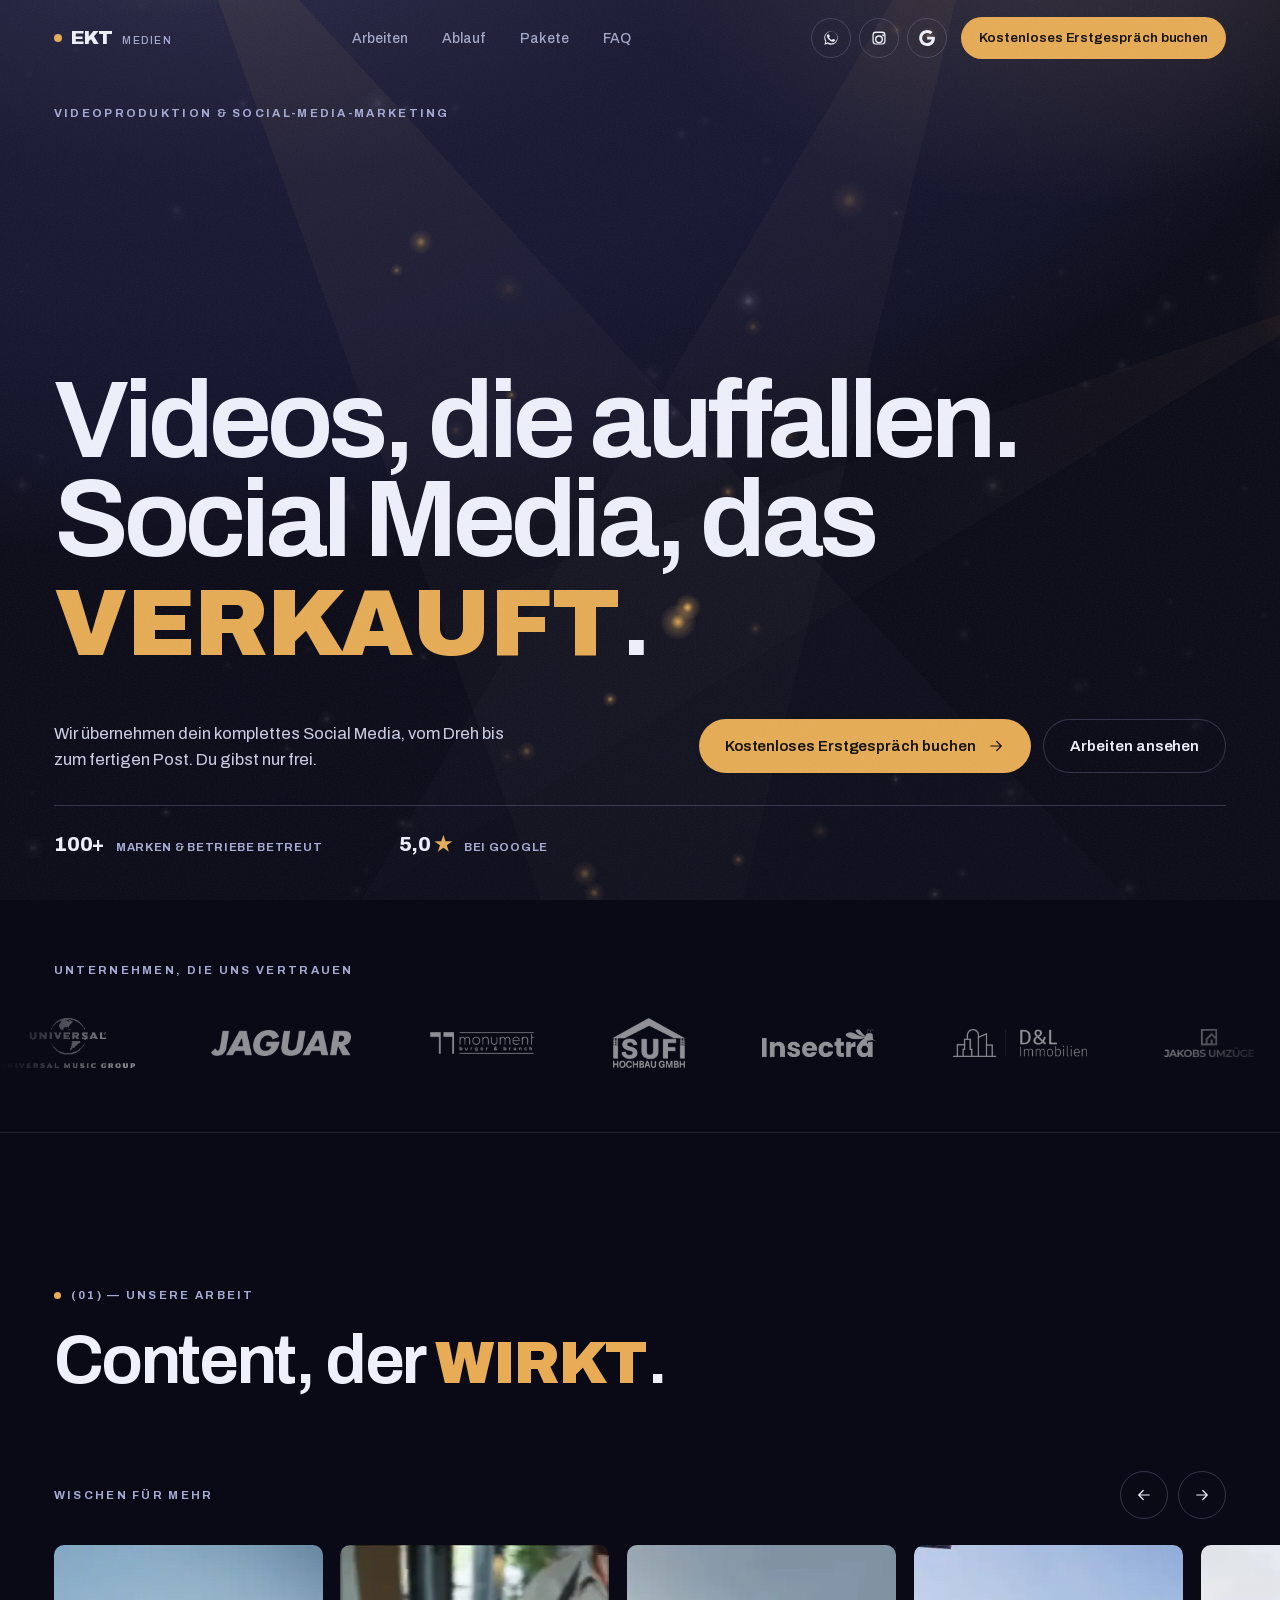
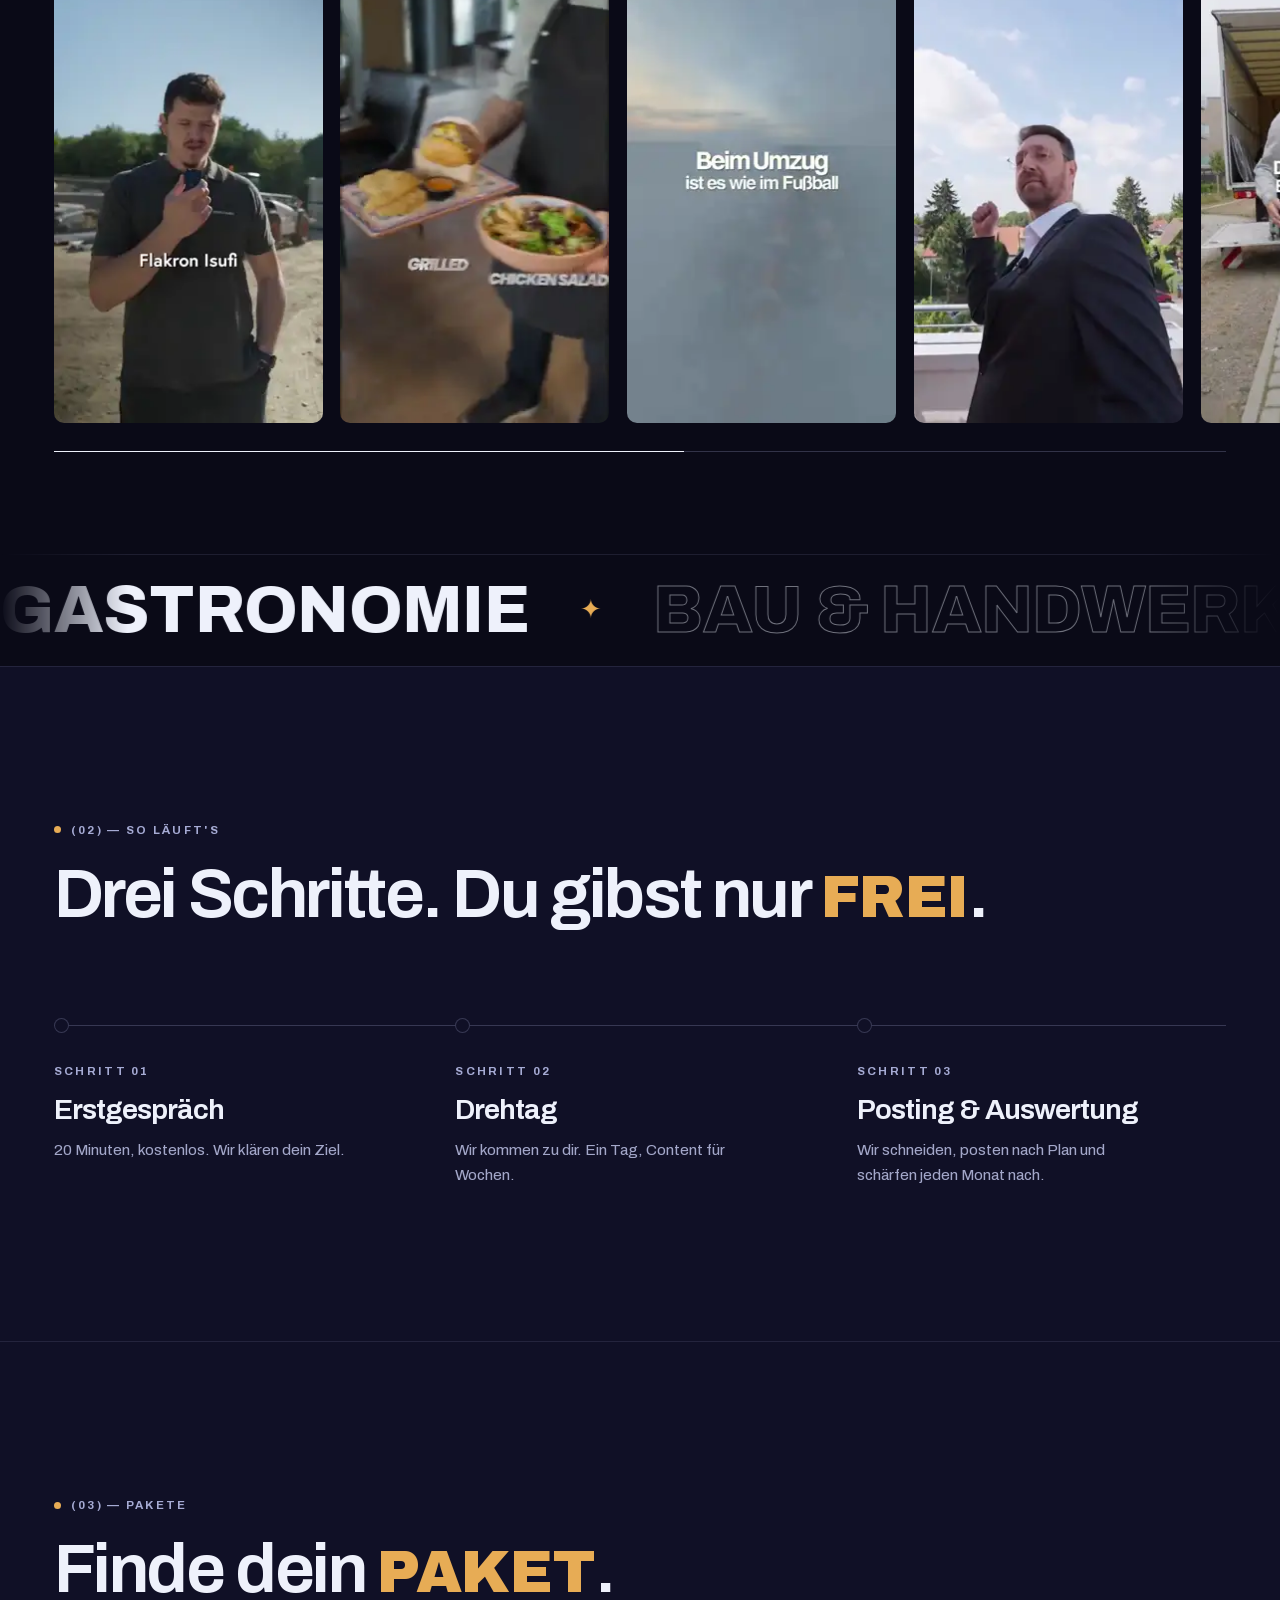
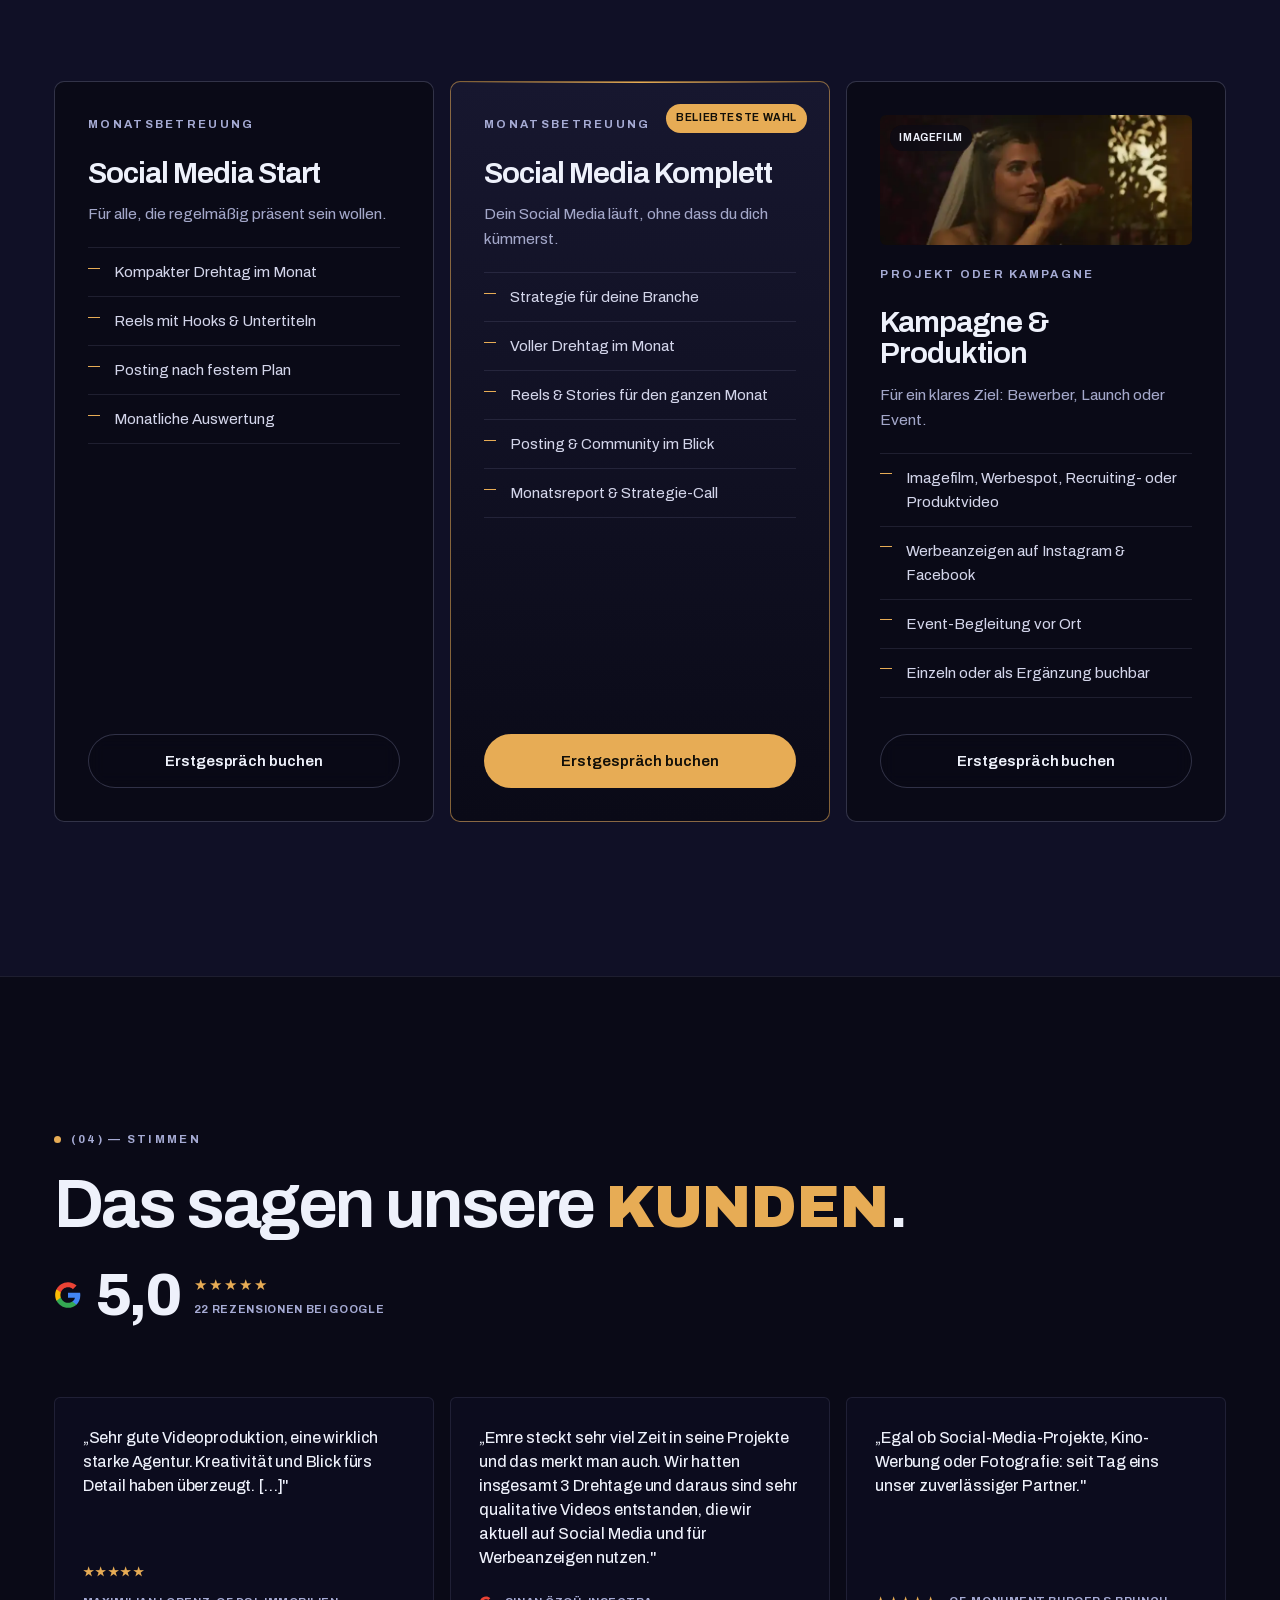
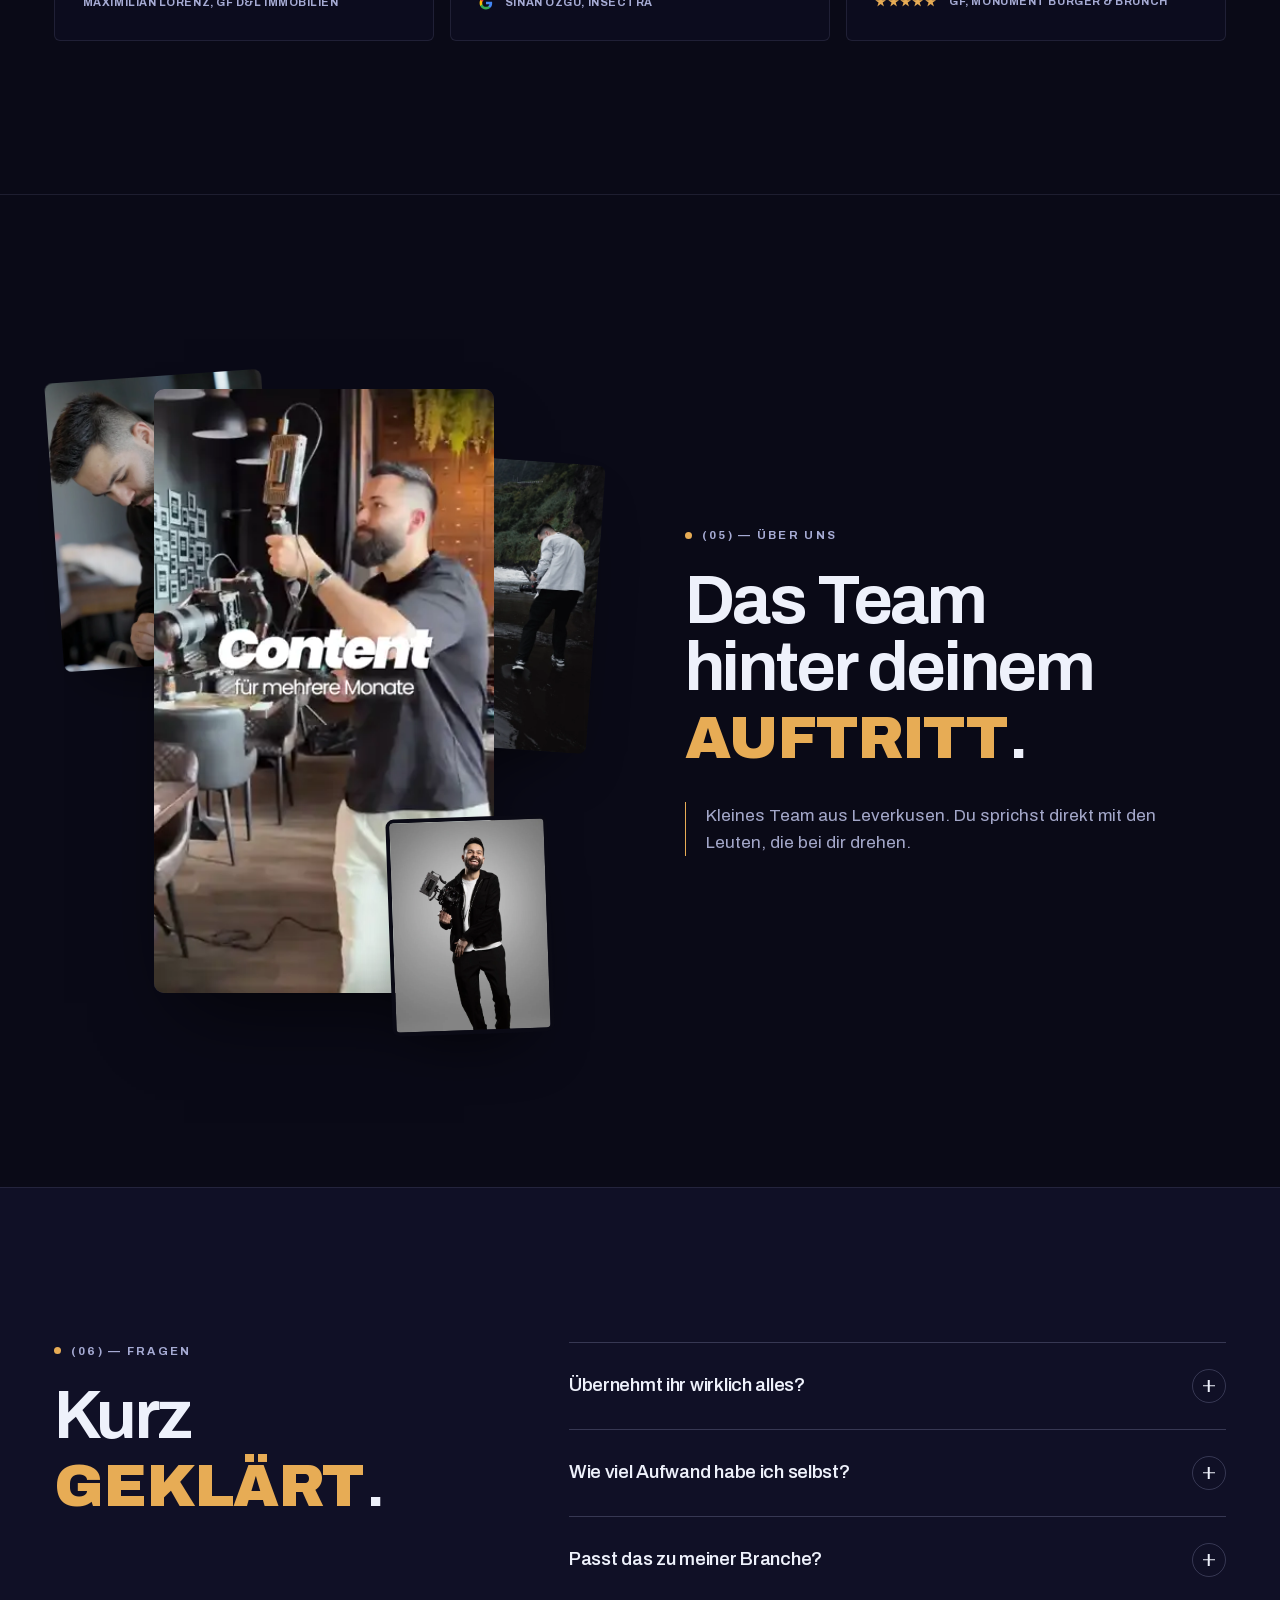
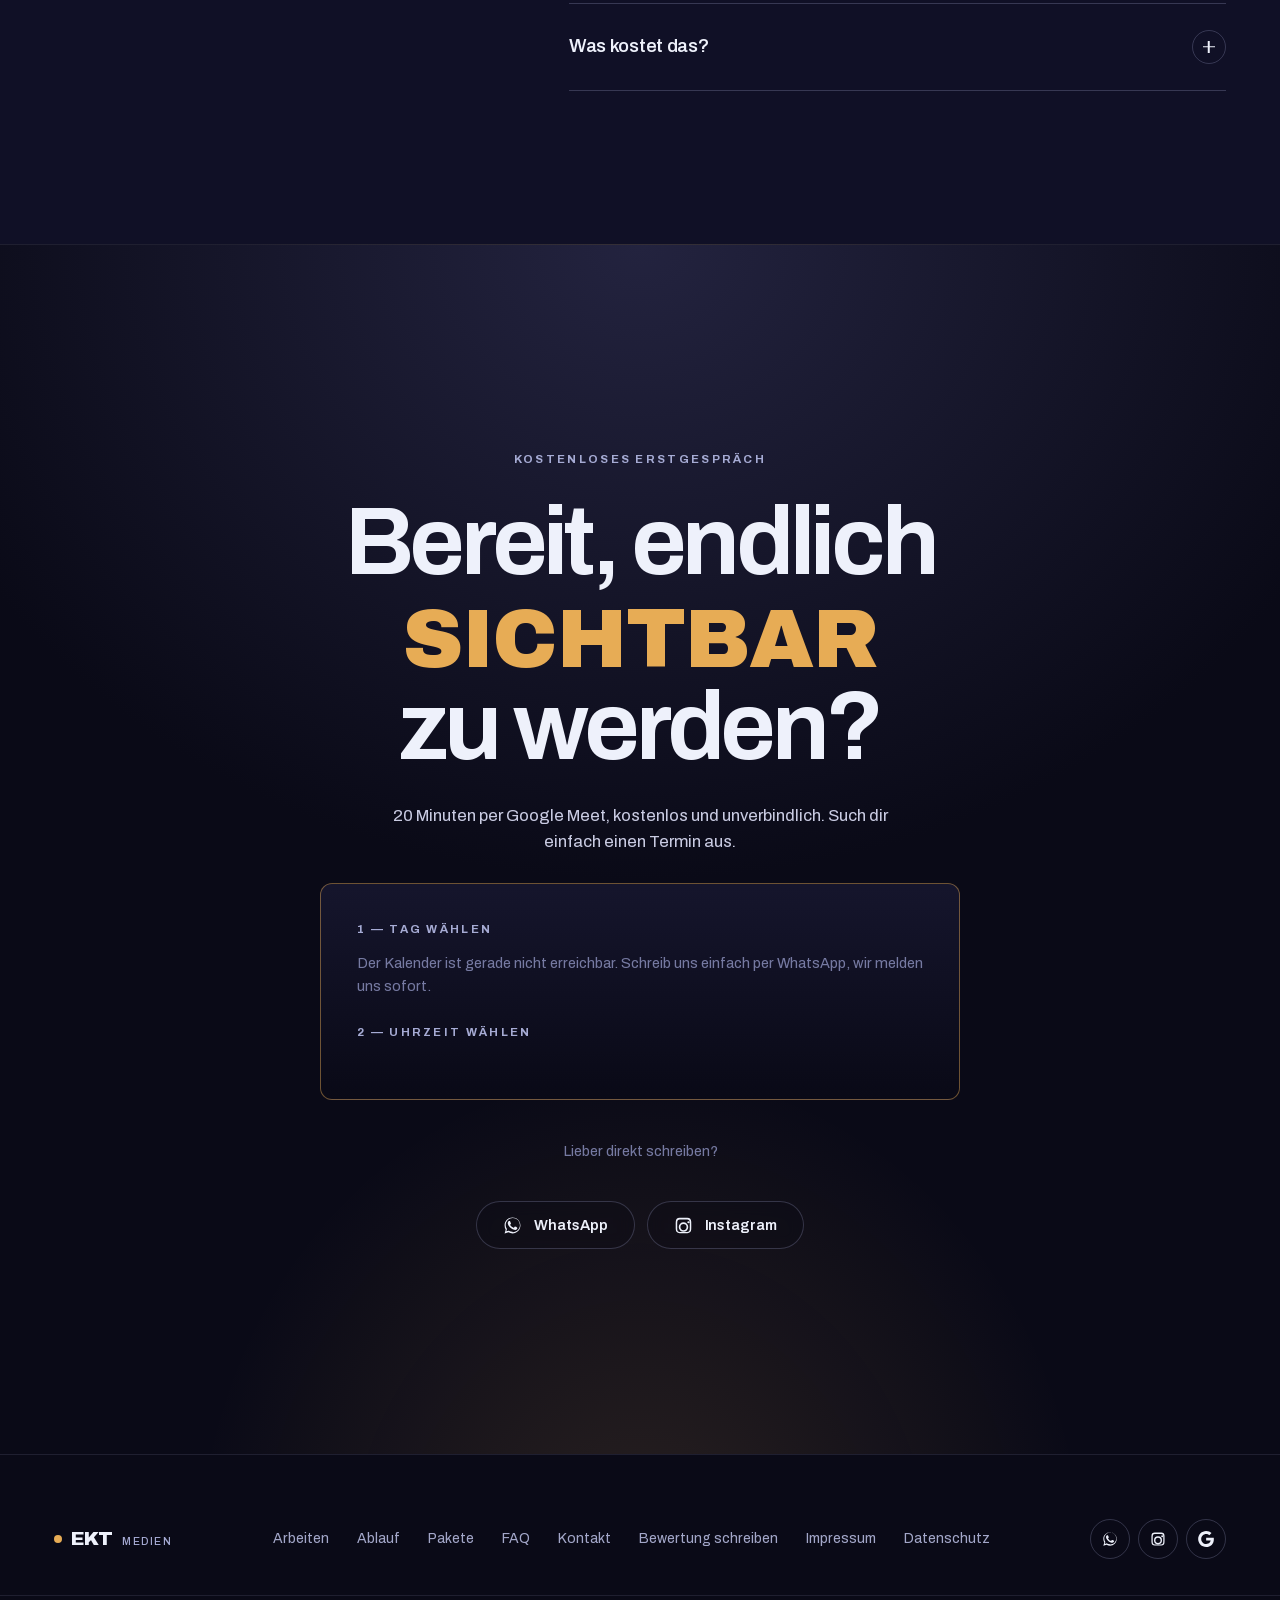
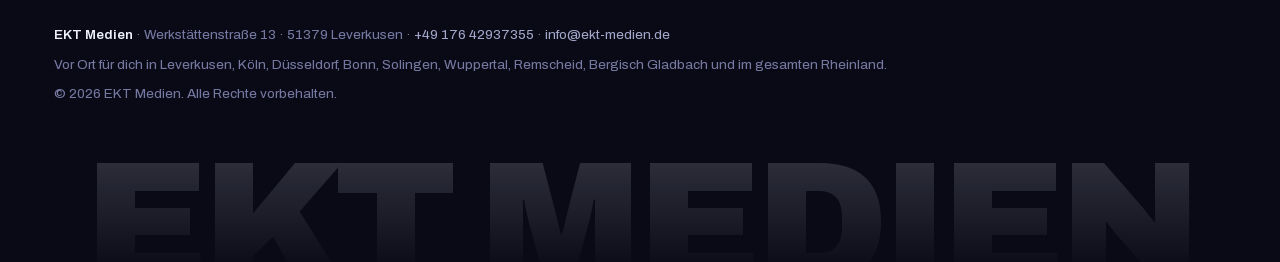
==== index.html @ fc671a9e "SEO + Speed: Schriften selbst gehostet, Schema erweitert, 404-Seite - Archivo lokal statt Google Fon" ====
<!DOCTYPE html>
<html lang="de">
<head>
<meta charset="UTF-8">
<meta name="viewport" content="width=device-width, initial-scale=1">
<meta name="theme-color" content="#0A0A17">
<script>document.documentElement.classList.add('js')</script>
<title>EKT Medien | Videoproduktion & Social Media Marketing</title>
<meta name="description" content="Videos, die auffallen. Social Media, das verkauft. Aus Leverkusen für ganz NRW und Deutschland – über 100 Marken und Betriebe betreut.">
<meta name="robots" content="index, follow">
<link rel="canonical" href="https://ekt-medien.de/">
<meta name="google-site-verification" content="5AInLB58hvlce4dr0TJh4TUoUj5CgaRHkE5bYA6bkCo" />
<meta name="geo.region" content="DE-NW">
<meta name="geo.placename" content="Leverkusen">
<meta name="geo.position" content="51.0651962;7.0105547">
<meta name="ICBM" content="51.0651962, 7.0105547">
<link rel="icon" type="image/svg+xml" href="favicon.svg">
<link rel="icon" type="image/png" sizes="48x48" href="favicon-48.png">
<link rel="icon" type="image/png" sizes="192x192" href="favicon-192.png">
<link rel="apple-touch-icon" href="favicon-192.png">
<meta property="og:type" content="website">
<meta property="og:locale" content="de_DE">
<meta property="og:site_name" content="EKT Medien">
<meta property="og:title" content="EKT Medien | Videoproduktion & Social Media Marketing">
<meta property="og:description" content="Videos, die auffallen. Social Media, das verkauft. Aus Leverkusen für ganz NRW und Deutschland – über 100 Marken und Betriebe betreut.">
<meta property="og:url" content="https://ekt-medien.de/">
<meta property="og:image" content="https://ekt-medien.de/assets/photos/bts-location.jpg">
<meta name="twitter:card" content="summary_large_image">
<meta name="twitter:title" content="EKT Medien | Videoproduktion & Social Media Marketing">
<meta name="twitter:description" content="Videos, die auffallen. Social Media, das verkauft. Aus Leverkusen für ganz NRW und Deutschland – über 100 Marken und Betriebe betreut.">
<meta name="twitter:image" content="https://ekt-medien.de/assets/photos/bts-location.jpg">
<link rel="preconnect" href="https://script.google.com">
<link rel="preconnect" href="https://script.googleusercontent.com" crossorigin>
<link rel="preload" href="assets/fonts/archivo-latin-v25.woff2" as="font" type="font/woff2" crossorigin>
<link rel="stylesheet" href="brand-tokens.css">
<link rel="stylesheet" href="styles.css">
<script type="application/ld+json">
{
  "@context": "https://schema.org",
  "@type": "ProfessionalService",
  "@id": "https://ekt-medien.de/#organization",
  "name": "EKT Medien",
  "alternateName": "EKT-Medien",
  "image": "https://ekt-medien.de/assets/photos/bts-location.jpg",
  "logo": "https://ekt-medien.de/favicon-192.png",
  "url": "https://ekt-medien.de/",
  "founder": {
    "@type": "Person",
    "name": "Emre Kaan Turak",
    "jobTitle": "Gründer & Videoproduzent"
  },
  "knowsAbout": ["Videoproduktion", "Social-Media-Marketing", "Instagram Reels", "TikTok", "Imagefilm", "Werbespot", "Recruiting-Video", "Produktvideo", "Event-Video", "Meta Ads"],
  "hasOfferCatalog": {
    "@type": "OfferCatalog",
    "name": "Leistungen",
    "itemListElement": [
      { "@type": "Offer", "itemOffered": { "@type": "Service", "name": "Social Media Start", "serviceType": "Social-Media-Betreuung", "description": "Monatsbetreuung mit kompaktem Drehtag, Reels mit Hooks und Untertiteln, Posting nach Plan und monatlicher Auswertung." } },
      { "@type": "Offer", "itemOffered": { "@type": "Service", "name": "Social Media Komplett", "serviceType": "Social-Media-Marketing", "description": "Komplette Social-Media-Betreuung: Strategie, voller Drehtag im Monat, Reels und Stories, Posting, Monatsreport und Strategie-Call." } },
      { "@type": "Offer", "itemOffered": { "@type": "Service", "name": "Kampagne & Produktion", "serviceType": "Videoproduktion", "description": "Imagefilm, Werbespot, Recruiting- oder Produktvideo, Werbeanzeigen auf Instagram und Facebook sowie Event-Begleitung vor Ort." } }
    ]
  },
  "telephone": "+4917642937355",
  "email": "info@ekt-medien.de",
  "priceRange": "€€",
  "address": {
    "@type": "PostalAddress",
    "streetAddress": "Werkstättenstraße 13",
    "addressLocality": "Leverkusen",
    "addressRegion": "Nordrhein-Westfalen",
    "postalCode": "51379",
    "addressCountry": "DE"
  },
  "geo": {
    "@type": "GeoCoordinates",
    "latitude": 51.0651962,
    "longitude": 7.0105547
  },
  "openingHoursSpecification": [
    {
      "@type": "OpeningHoursSpecification",
      "dayOfWeek": ["Monday", "Tuesday", "Wednesday", "Thursday", "Friday"],
      "opens": "10:00",
      "closes": "19:00"
    },
    {
      "@type": "OpeningHoursSpecification",
      "dayOfWeek": "Saturday",
      "opens": "10:00",
      "closes": "15:00"
    }
  ],
  "areaServed": ["Leverkusen", "Köln", "Düsseldorf", "Bonn", "Solingen", "Wuppertal", "Remscheid", "Bergisch Gladbach", "Monheim am Rhein", "Langenfeld", "Dormagen", "Bergisch Land", "Rheinland", "Nordrhein-Westfalen", "Deutschland"],
  "sameAs": ["https://www.instagram.com/ektmedien/", "https://www.facebook.com/profile.php?id=61593469572007", "https://maps.google.com/?cid=18423643599951141645"],
  "hasMap": "https://maps.google.com/?cid=18423643599951141645",
  "description": "Videoproduktion und Social-Media-Marketing aus Leverkusen für Unternehmen in NRW und ganz Deutschland."
}
</script>
<script type="application/ld+json">
{
  "@context": "https://schema.org",
  "@type": "WebSite",
  "@id": "https://ekt-medien.de/#website",
  "url": "https://ekt-medien.de/",
  "name": "EKT Medien",
  "inLanguage": "de-DE",
  "publisher": { "@id": "https://ekt-medien.de/#organization" }
}
</script>
<script type="application/ld+json">
{
  "@context": "https://schema.org",
  "@type": "FAQPage",
  "mainEntity": [
    {
      "@type": "Question",
      "name": "Übernehmt ihr wirklich alles?",
      "acceptedAnswer": {
        "@type": "Answer",
        "text": "Ja. Strategie, Dreh, Schnitt, Posting und die monatliche Auswertung. Du gibst nur frei."
      }
    },
    {
      "@type": "Question",
      "name": "Wie viel Aufwand habe ich selbst?",
      "acceptedAnswer": {
        "@type": "Answer",
        "text": "Kaum. Wir bringen Konzept, Equipment und Ablaufplan mit. Du musst nichts performen, am Drehtag einfach du selbst sein."
      }
    },
    {
      "@type": "Question",
      "name": "Passt das zu meiner Branche?",
      "acceptedAnswer": {
        "@type": "Answer",
        "text": "Ja. Ob Gastronomie, Bau, Marke, Immobilien oder Dienstleister: Das System bleibt gleich, die Inhalte richten wir auf deine Zielgruppe aus."
      }
    },
    {
      "@type": "Question",
      "name": "Was kostet das?",
      "acceptedAnswer": {
        "@type": "Answer",
        "text": "Ein Festpreis ohne versteckte Kosten. Den legen wir im kostenlosen Erstgespräch gemeinsam fest, passend zu deinem Ziel."
      }
    }
  ]
}
</script>
</head>
<body>

<svg width="0" height="0" style="position:absolute" aria-hidden="true">
  <symbol id="i-wa" viewBox="0 0 24 24"><path d="M17.472 14.382c-.297-.149-1.758-.867-2.03-.967-.273-.099-.471-.148-.67.15-.197.297-.767.966-.94 1.164-.173.199-.347.223-.644.075-.297-.15-1.255-.463-2.39-1.475-.883-.788-1.48-1.761-1.653-2.059-.173-.297-.018-.458.13-.606.134-.133.298-.347.446-.52.149-.174.198-.298.298-.497.099-.198.05-.371-.025-.52-.075-.149-.669-1.612-.916-2.207-.242-.579-.487-.5-.669-.51-.173-.008-.371-.01-.57-.01-.198 0-.52.074-.792.372-.272.297-1.04 1.016-1.04 2.479 0 1.462 1.065 2.875 1.213 3.074.149.198 2.096 3.2 5.077 4.487.709.306 1.262.489 1.694.626.712.227 1.36.195 1.871.118.571-.085 1.758-.719 2.006-1.413.248-.694.248-1.289.173-1.413-.074-.124-.272-.198-.57-.347z"/><path d="M12.004 2C6.486 2 2 6.486 2 12.004c0 1.85.5 3.65 1.45 5.226L2 22l4.898-1.427a9.964 9.964 0 0 0 5.106 1.4h.004c5.518 0 10.004-4.486 10.004-10.004C22.012 6.486 17.526 2 12.004 2zm0 18.003h-.003a8.964 8.964 0 0 1-4.573-1.253l-.328-.195-2.907.848.855-2.83-.213-.34a8.955 8.955 0 0 1-1.436-4.845c0-4.96 4.037-8.996 9.008-8.996 2.406 0 4.667.938 6.365 2.638a8.943 8.943 0 0 1 2.635 6.362c-.003 4.96-4.04 8.997-9.003 8.997z"/></symbol>
  <symbol id="i-ig" viewBox="0 0 24 24"><path d="M12 2.163c3.204 0 3.584.012 4.85.07 3.252.148 4.771 1.691 4.919 4.919.058 1.265.069 1.645.069 4.849 0 3.205-.012 3.584-.069 4.849-.149 3.225-1.664 4.771-4.919 4.919-1.266.058-1.644.07-4.85.07-3.204 0-3.584-.012-4.849-.07-3.26-.149-4.771-1.699-4.919-4.92-.058-1.265-.07-1.644-.07-4.849 0-3.204.013-3.583.07-4.849.149-3.227 1.664-4.771 4.919-4.919 1.266-.057 1.645-.069 4.849-.069zm0 2.16c-3.148 0-3.5.012-4.735.068-2.081.095-3.037 1.068-3.132 3.132-.056 1.235-.067 1.587-.067 4.735 0 3.149.012 3.5.067 4.735.095 2.062 1.05 3.037 3.132 3.132 1.234.056 1.586.068 4.735.068 3.148 0 3.5-.012 4.735-.068 2.079-.095 3.037-1.067 3.132-3.132.056-1.235.067-1.586.067-4.735 0-3.148-.012-3.5-.067-4.735-.095-2.063-1.052-3.037-3.132-3.132-1.235-.056-1.587-.068-4.735-.068zm0 3.678a6 6 0 1 1 0 12 6 6 0 0 1 0-12zm0 9.89a3.89 3.89 0 1 0 0-7.78 3.89 3.89 0 0 0 0 7.78zm7.633-9.996a1.4 1.4 0 1 1-2.8 0 1.4 1.4 0 0 1 2.8 0z"/></symbol>
  <symbol id="i-g" viewBox="0 0 24 24"><path d="M12.24 10.285V14.4h6.806c-.275 1.765-2.056 5.174-6.806 5.174-4.095 0-7.439-3.389-7.439-7.574s3.344-7.574 7.439-7.574c2.33 0 3.891.989 4.785 1.849l3.254-3.138C18.189 1.186 15.479 0 12.24 0c-6.635 0-12 5.365-12 12s5.365 12 12 12c6.926 0 11.52-4.869 11.52-11.726 0-.788-.085-1.39-.189-1.989H12.24z"/></symbol>
  <symbol id="i-gc" viewBox="0 0 48 48"><path fill="#4285F4" d="M45.12 24.5c0-1.56-.14-3.06-.4-4.5H24v8.51h11.84c-.51 2.75-2.06 5.08-4.39 6.64v5.52h7.11c4.16-3.83 6.56-9.47 6.56-16.17z"/><path fill="#34A853" d="M24 46c5.94 0 10.92-1.97 14.56-5.33l-7.11-5.52c-1.97 1.32-4.49 2.1-7.45 2.1-5.73 0-10.58-3.87-12.31-9.07H4.34v5.7C7.96 41.07 15.4 46 24 46z"/><path fill="#FBBC05" d="M11.69 28.18C11.25 26.86 11 25.45 11 24s.25-2.86.69-4.18v-5.7H4.34C2.85 17.09 2 20.45 2 24s.85 6.91 2.34 9.88l7.35-5.7z"/><path fill="#EA4335" d="M24 10.75c3.23 0 6.13 1.11 8.41 3.29l6.31-6.31C34.91 4.18 29.93 2 24 2 15.4 2 7.96 6.93 4.34 14.12l7.35 5.7c1.73-5.2 6.58-9.07 12.31-9.07z"/></symbol>
  <symbol id="i-arrow" viewBox="0 0 24 24"><path d="M5 12h14M13 6l6 6-6 6" fill="none" stroke="currentColor" stroke-width="1.6" stroke-linecap="round" stroke-linejoin="round"/></symbol>
</svg>

<nav class="nav" id="nav">
  <div class="nav-inner">
    <a class="brand" href="#top" aria-label="EKT Medien, zum Seitenanfang"><span class="dot"></span><span class="name">EKT</span><span class="sub">Medien</span></a>
    <ul class="nav-links">
      <li><a href="#arbeiten">Arbeiten</a></li>
      <li><a href="#ablauf">Ablauf</a></li>
      <li><a href="#pakete">Pakete</a></li>
      <li><a href="#faq">FAQ</a></li>
    </ul>
    <div class="nav-cta">
      <div class="nav-social">
        <a class="icon-btn" href="https://wa.me/4917642937355?text=Hallo%2C%20ich%20m%C3%B6chte%20gerne%20ein%20kostenloses%20Erstgespr%C3%A4ch%20vereinbaren." target="_blank" rel="noopener" aria-label="Per WhatsApp schreiben"><svg aria-hidden="true"><use href="#i-wa"/></svg></a>
        <a class="icon-btn" href="https://www.instagram.com/ektmedien/" target="_blank" rel="noopener" aria-label="Auf Instagram schreiben"><svg aria-hidden="true"><use href="#i-ig"/></svg></a>
        <a class="icon-btn" href="https://maps.google.com/?cid=18423643599951141645" target="_blank" rel="noopener" aria-label="EKT Medien bei Google ansehen"><svg aria-hidden="true"><use href="#i-g"/></svg></a>
      </div>
      <a class="btn btn-gold btn-sm" href="#kontakt">Kostenloses Erstgespräch buchen</a>
      <button class="nav-toggle" id="navToggle" aria-label="Menü öffnen" aria-expanded="false" aria-controls="mobileDrawer"><span></span><span></span></button>
    </div>
  </div>
</nav>

<div class="mobile-drawer" id="mobileDrawer" aria-hidden="true">
  <div class="drawer-links">
    <a href="#arbeiten"><span class="label">01</span>Arbeiten</a>
    <a href="#ablauf"><span class="label">02</span>Ablauf</a>
    <a href="#pakete"><span class="label">03</span>Pakete</a>
    <a href="#faq"><span class="label">04</span>FAQ</a>
  </div>
  <div class="drawer-foot">
    <div class="nav-social">
      <a class="icon-btn" href="https://wa.me/4917642937355?text=Hallo%2C%20ich%20m%C3%B6chte%20gerne%20ein%20kostenloses%20Erstgespr%C3%A4ch%20vereinbaren." target="_blank" rel="noopener" aria-label="Per WhatsApp schreiben"><svg aria-hidden="true"><use href="#i-wa"/></svg></a>
      <a class="icon-btn" href="https://www.instagram.com/ektmedien/" target="_blank" rel="noopener" aria-label="Auf Instagram schreiben"><svg aria-hidden="true"><use href="#i-ig"/></svg></a>
      <a class="icon-btn" href="https://maps.google.com/?cid=18423643599951141645" target="_blank" rel="noopener" aria-label="EKT Medien bei Google ansehen"><svg aria-hidden="true"><use href="#i-g"/></svg></a>
    </div>
    <a class="btn btn-gold btn-block" href="#kontakt">Kostenloses Erstgespräch buchen</a>
  </div>
</div>

<!-- 1. HERO -->
<header class="hero" id="top">
  <canvas class="hero-particles" aria-hidden="true"></canvas>
  <div class="wrap hero-inner">
    <div class="hero-top">
      <span class="label">Videoproduktion &amp; Social-Media-Marketing</span>
    </div>
    <h1 class="hero-title">
      <span class="line"><span>Videos, die auffallen.</span></span>
      <span class="line"><span>Social Media, das <span class="accent">VERKAUFT</span>.</span></span>
    </h1>
    <div class="hero-bottom">
      <p class="hero-lead">Wir übernehmen dein komplettes Social Media, vom Dreh bis zum fertigen Post. Du gibst nur frei.</p>
      <div class="hero-cta">
        <a class="btn btn-gold" href="#kontakt">Kostenloses Erstgespräch buchen<svg aria-hidden="true"><use href="#i-arrow"/></svg></a>
        <a class="btn btn-ghost" href="#arbeiten">Arbeiten ansehen</a>
      </div>
    </div>
    <dl class="hero-stats">
      <div><dt>100+</dt><dd>Marken &amp; Betriebe betreut</dd></div>
      <div><dt>5,0 <span class="star">★</span></dt><dd>bei Google</dd></div>
    </dl>
  </div>
</header>

<section class="clients" aria-label="Unternehmen, die uns vertrauen">
  <div class="wrap clients-head">
    <span class="label">Unternehmen, die uns vertrauen</span>
  </div>
  <div class="marquee">
    <div class="marquee-track">
      <div class="logo-set">
        <img class="logo-item logo-item--tall" src="assets/logos/universal.webp" alt="Universal Music Group" width="369" height="137" decoding="async">
        <img class="logo-item" src="assets/logos/jaguar-solingen.webp" alt="Jaguar Solingen" width="400" height="75" decoding="async">
        <img class="logo-item logo-item--tall" src="assets/logos/monument.webp" alt="Monument Burger & Brunch" width="324" height="150" decoding="async">
        <img class="logo-item logo-item--tall" src="assets/logos/isufi-hochbau.webp" alt="Isufi Hochbau GmbH" width="217" height="150" decoding="async">
        <img class="logo-item" src="assets/logos/insectra.webp" alt="Insectra" width="400" height="98" decoding="async">
        <img class="logo-item" src="assets/logos/dl-immobilien.webp" alt="D & L Immobilien" width="220" height="46" decoding="async">
        <img class="logo-item" src="assets/logos/jakobs-umzuege.webp" alt="Jakobs Umzüge" width="400" height="125" decoding="async">
        <img class="logo-item" src="assets/logos/revive.png" alt="Revive" width="400" height="101" decoding="async">
        <img class="logo-item logo-item--tall" src="assets/logos/certified.webp" alt="Certified Identity" width="265" height="150" decoding="async">
        <img class="logo-item logo-item--tall" src="assets/logos/serdar-karibik.webp" alt="Serdar Karibik" width="340" height="150" decoding="async">
        <img class="logo-item logo-item--tall" src="assets/logos/gouri.webp" alt="Gorgeous Gouri" width="396" height="150" decoding="async">
        <img class="logo-item logo-item--tall" src="assets/logos/kd-studios.webp" alt="KD Studios" width="265" height="150" decoding="async">
      </div>
      <div class="logo-set" aria-hidden="true">
        <img class="logo-item logo-item--tall" src="assets/logos/universal.webp" alt="" width="369" height="137" decoding="async" loading="lazy">
        <img class="logo-item" src="assets/logos/jaguar-solingen.webp" alt="" width="400" height="75" decoding="async" loading="lazy">
        <img class="logo-item logo-item--tall" src="assets/logos/monument.webp" alt="" width="324" height="150" decoding="async" loading="lazy">
        <img class="logo-item logo-item--tall" src="assets/logos/isufi-hochbau.webp" alt="" width="217" height="150" decoding="async" loading="lazy">
        <img class="logo-item" src="assets/logos/insectra.webp" alt="" width="400" height="98" decoding="async" loading="lazy">
        <img class="logo-item" src="assets/logos/dl-immobilien.webp" alt="" width="220" height="46" decoding="async" loading="lazy">
        <img class="logo-item" src="assets/logos/jakobs-umzuege.webp" alt="" width="400" height="125" decoding="async" loading="lazy">
        <img class="logo-item" src="assets/logos/revive.png" alt="" width="400" height="101" decoding="async" loading="lazy">
        <img class="logo-item logo-item--tall" src="assets/logos/certified.webp" alt="" width="265" height="150" decoding="async" loading="lazy">
        <img class="logo-item logo-item--tall" src="assets/logos/serdar-karibik.webp" alt="" width="340" height="150" decoding="async" loading="lazy">
        <img class="logo-item logo-item--tall" src="assets/logos/gouri.webp" alt="" width="396" height="150" decoding="async" loading="lazy">
        <img class="logo-item logo-item--tall" src="assets/logos/kd-studios.webp" alt="" width="265" height="150" decoding="async" loading="lazy">
      </div>
    </div>
  </div>
</section>

<!-- 2. ARBEITEN -->
<section class="section work" id="arbeiten">
  <div class="wrap">
    <div class="sec-head reveal">
      <span class="label sec-num">(01) — Unsere Arbeit</span>
      <h2 class="sec-title">Content, der <span class="accent">WIRKT</span>.</h2>
    </div>
  </div>

  <div class="reels reveal">
    <div class="wrap reels-head">
      <span class="label">Wischen für mehr</span>
      <div class="reels-nav">
        <button class="round-btn" id="reelPrev" aria-label="Vorherige Reels"><svg aria-hidden="true" style="transform:scaleX(-1)"><use href="#i-arrow"/></svg></button>
        <button class="round-btn" id="reelNext" aria-label="Nächste Reels"><svg aria-hidden="true"><use href="#i-arrow"/></svg></button>
      </div>
    </div>
    <div class="carousel" id="reelCarousel">
      <div class="carousel-track">
        <div class="reel reel-video"><video data-src="assets/video/reels/reel-2-isufi.mp4" data-poster="assets/video/posters/reel-2-isufi.webp" muted loop playsinline preload="none"></video></div>
        <div class="reel reel-video"><video data-src="assets/video/reels/reel-8-monument-1.mp4" data-poster="assets/video/posters/reel-8-monument-1.webp" muted loop playsinline preload="none"></video></div>
        <div class="reel reel-video"><video data-src="assets/video/reels/reel-5-jakobs-umzuege.mp4" data-poster="assets/video/posters/reel-5-jakobs-umzuege.webp" muted loop playsinline preload="none"></video></div>
        <div class="reel reel-video"><video data-src="assets/video/reels/reel-3-immobilien.mp4" data-poster="assets/video/posters/reel-3-immobilien.webp" muted loop playsinline preload="none"></video></div>
        <div class="reel reel-video"><video data-src="assets/video/reels/reel-7-selmir.mp4" data-poster="assets/video/posters/reel-7-selmir.webp" muted loop playsinline preload="none"></video></div>
        <div class="reel reel-video"><video data-src="assets/video/reels/reel-9-monument-2.mp4" data-poster="assets/video/posters/reel-9-monument-2.webp" muted loop playsinline preload="none"></video></div>
        <div class="reel reel-video"><video data-src="assets/video/reels/reel-4-insectra.mp4" data-poster="assets/video/posters/reel-4-insectra.webp" muted loop playsinline preload="none"></video></div>
        <div class="reel reel-video"><video data-src="assets/video/reels/reel-6-immo.mp4" data-poster="assets/video/posters/reel-6-immo.webp" muted loop playsinline preload="none"></video></div>
      </div>
    </div>
    <div class="wrap"><div class="carousel-progress"><span id="reelProgress"></span></div></div>
  </div>


  <div class="marquee marquee--words" aria-hidden="true">
    <div class="marquee-track">
      <div class="word-set"><span>Gastronomie</span><i>✦</i><span>Bau &amp; Handwerk</span><i>✦</i><span>Marken</span><i>✦</i><span>Immobilien</span><i>✦</i><span>Dienstleister</span><i>✦</i></div>
      <div class="word-set"><span>Gastronomie</span><i>✦</i><span>Bau &amp; Handwerk</span><i>✦</i><span>Marken</span><i>✦</i><span>Immobilien</span><i>✦</i><span>Dienstleister</span><i>✦</i></div>
    </div>
  </div>
</section>

<!-- 3. ABLAUF -->
<section class="section process" id="ablauf">
  <div class="wrap">
    <div class="sec-head reveal">
      <span class="label sec-num">(02) — So läuft's</span>
      <h2 class="sec-title">Drei Schritte. Du gibst nur <span class="accent">FREI</span>.</h2>
    </div>
    <div class="steps" id="steps">
      <div class="steps-rail" aria-hidden="true"><span class="steps-fill"></span></div>
      <div class="step reveal">
        <span class="step-dot" aria-hidden="true"></span>
        <span class="label">Schritt 01</span>
        <h3>Erstgespräch</h3>
        <p>20 Minuten, kostenlos. Wir klären dein Ziel.</p>
      </div>
      <div class="step reveal">
        <span class="step-dot" aria-hidden="true"></span>
        <span class="label">Schritt 02</span>
        <h3>Drehtag</h3>
        <p>Wir kommen zu dir. Ein Tag, Content für Wochen.</p>
      </div>
      <div class="step reveal">
        <span class="step-dot" aria-hidden="true"></span>
        <span class="label">Schritt 03</span>
        <h3>Posting &amp; Auswertung</h3>
        <p>Wir schneiden, posten nach Plan und schärfen jeden Monat nach.</p>
      </div>
    </div>
  </div>
</section>

<!-- 4. PAKETE -->
<section class="section plans-sec" id="pakete">
  <div class="wrap">
    <div class="sec-head reveal">
      <span class="label sec-num">(03) — Pakete</span>
      <h2 class="sec-title">Finde dein <span class="accent">PAKET</span>.</h2>
    </div>
    <div class="plans">
      <div class="plan reveal">
        <span class="label">Monatsbetreuung</span>
        <h3>Social Media Start</h3>
        <p class="plan-sub">Für alle, die regelmäßig präsent sein wollen.</p>
        <ul>
          <li>Kompakter Drehtag im Monat</li>
          <li>Reels mit Hooks &amp; Untertiteln</li>
          <li>Posting nach festem Plan</li>
          <li>Monatliche Auswertung</li>
        </ul>
        <a class="btn btn-ghost btn-block" href="#kontakt">Erstgespräch buchen</a>
      </div>
      <div class="plan is-core reveal">
        <span class="badge">Beliebteste Wahl</span>
        <span class="label">Monatsbetreuung</span>
        <h3>Social Media Komplett</h3>
        <p class="plan-sub">Dein Social Media läuft, ohne dass du dich kümmerst.</p>
        <ul>
          <li>Strategie für deine Branche</li>
          <li>Voller Drehtag im Monat</li>
          <li>Reels &amp; Stories für den ganzen Monat</li>
          <li>Posting &amp; Community im Blick</li>
          <li>Monatsreport &amp; Strategie-Call</li>
        </ul>
        <a class="btn btn-gold btn-block" href="#kontakt">Erstgespräch buchen</a>
      </div>
      <div class="plan reveal">
        <div class="media plan-video">
          <video data-src="assets/video/formats/schnelldurchlauf-v2.mp4" data-poster="assets/video/posters/schnelldurchlauf-v2.webp" muted loop playsinline preload="none"></video>
          <span class="plan-tag" id="planTag">Imagefilm</span>
        </div>
        <span class="label">Projekt oder Kampagne</span>
        <h3>Kampagne &amp; Produktion</h3>
        <p class="plan-sub">Für ein klares Ziel: Bewerber, Launch oder Event.</p>
        <ul>
          <li>Imagefilm, Werbespot, Recruiting- oder Produktvideo</li>
          <li>Werbeanzeigen auf Instagram &amp; Facebook</li>
          <li>Event-Begleitung vor Ort</li>
          <li>Einzeln oder als Ergänzung buchbar</li>
        </ul>
        <a class="btn btn-ghost btn-block" href="#kontakt">Erstgespräch buchen</a>
      </div>
    </div>
  </div>
</section>

<!-- 5. STIMMEN -->
<section class="section proof">
  <div class="wrap">
    <div class="proof-head reveal">
      <div class="sec-head">
        <span class="label sec-num">(04) — Stimmen</span>
        <h2 class="sec-title">Das sagen unsere <span class="accent">KUNDEN</span>.</h2>
      </div>
      <a class="gp-badge" href="https://maps.google.com/?cid=18423643599951141645" target="_blank" rel="noopener">
        <svg class="gp-logo" aria-hidden="true"><use href="#i-gc"/></svg>
        <span class="gp-score">5,0</span>
        <span class="gp-meta"><span class="gp-stars">★★★★★</span><span class="gp-count">22 Rezensionen bei Google</span></span>
      </a>
    </div>
  </div>
  <div class="testi-row">
    <figure class="testi testi--g reveal">
      <blockquote>„Sehr gute Videoproduktion, eine wirklich starke Agentur. Kreativität und Blick fürs Detail haben überzeugt. […]"</blockquote>
      <figcaption><span class="stars">★★★★★</span>Maximilian Lorenz, GF D&amp;L Immobilien</figcaption>
    </figure>
    <figure class="testi testi--g reveal">
      <blockquote>„Emre steckt sehr viel Zeit in seine Projekte und das merkt man auch. Wir hatten insgesamt 3 Drehtage und daraus sind sehr qualitative Videos entstanden, die wir aktuell auf Social Media und für Werbeanzeigen nutzen."</blockquote>
      <figcaption><svg class="gp-mark" aria-hidden="true"><use href="#i-gc"/></svg>Sinan Özgü, Insectra</figcaption>
    </figure>
    <figure class="testi testi--g reveal">
      <blockquote>„Egal ob Social-Media-Projekte, Kino-Werbung oder Fotografie: seit Tag eins unser zuverlässiger Partner."</blockquote>
      <figcaption><span class="stars">★★★★★</span>GF, Monument Burger &amp; Brunch</figcaption>
    </figure>
  </div>
</section>

<!-- 6. ÜBER UNS -->
<section class="section about">
  <div class="wrap">
    <div class="about-grid">
      <div class="about-visual reveal">
        <img class="about-photo about-photo--rig" data-src="assets/photos/bts-rig.webp" data-desktop-only alt="Kameraequipment wird am Set vorbereitet">
        <img class="about-photo about-photo--location" data-src="assets/photos/bts-location.webp" data-desktop-only alt="Dreh vor Ort an der Küste">
        <div class="about-media">
          <div class="media">
            <video data-src="assets/video/team-bts.mp4" data-poster="assets/video/posters/team-bts.webp" muted loop playsinline preload="none"></video>
          </div>
        </div>
        <img class="about-photo about-photo--portrait" data-src="assets/photos/bts-portrait.webp" data-desktop-only alt="Gründer von EKT Medien mit Kamera">
      </div>
      <div class="about-copy">
        <div class="sec-head reveal">
          <span class="label sec-num">(05) — Über uns</span>
          <h2 class="sec-title">Das Team hinter deinem <span class="accent">AUFTRITT</span>.</h2>
        </div>
        <p class="about-note reveal">Kleines Team aus Leverkusen. Du sprichst direkt mit den Leuten, die bei dir drehen.</p>
      </div>
    </div>
  </div>
</section>

<!-- 7. FAQ -->
<section class="section faq" id="faq">
  <div class="wrap faq-grid">
    <div class="sec-head faq-head reveal">
      <span class="label sec-num">(06) — Fragen</span>
      <h2 class="sec-title">Kurz <span class="accent">GEKLÄRT</span>.</h2>
    </div>
    <div class="faq-list reveal">
      <details>
        <summary>Übernehmt ihr wirklich alles?<span class="plus" aria-hidden="true"></span></summary>
        <p>Ja. Strategie, Dreh, Schnitt, Posting und die monatliche Auswertung. Du gibst nur frei.</p>
      </details>
      <details>
        <summary>Wie viel Aufwand habe ich selbst?<span class="plus" aria-hidden="true"></span></summary>
        <p>Kaum. Wir bringen Konzept, Equipment und Ablaufplan mit. Du musst nichts performen, am Drehtag einfach du selbst sein.</p>
      </details>
      <details>
        <summary>Passt das zu meiner Branche?<span class="plus" aria-hidden="true"></span></summary>
        <p>Ja. Ob Gastronomie, Bau, Marke, Immobilien oder Dienstleister: Das System bleibt gleich, die Inhalte richten wir auf deine Zielgruppe aus.</p>
      </details>
      <details>
        <summary>Was kostet das?<span class="plus" aria-hidden="true"></span></summary>
        <p>Ein Festpreis ohne versteckte Kosten. Den legen wir im kostenlosen Erstgespräch gemeinsam fest, passend zu deinem Ziel.</p>
      </details>
    </div>
  </div>
</section>

<!-- 8. FINAL CTA -->
<section class="final" id="kontakt">
  <div class="wrap final-inner">
    <span class="label">Kostenloses Erstgespräch</span>
    <h2 class="final-title reveal">Bereit, endlich <span class="accent">SICHTBAR</span> zu werden?</h2>
    <p class="final-lead reveal">20 Minuten per Google Meet, kostenlos und unverbindlich. Such dir einfach einen Termin aus.</p>

    <div class="booking reveal" id="booking" data-endpoint="https://script.google.com/macros/s/AKfycbyijxec7zfHgU_WPPahwl9b3r5ugwNmp5Wvb8Bt_mSK6Q_uetciTWrOTk7WU3FaCJHA/exec">
      <div class="booking-step" data-step="pick">
        <span class="label">1 — Tag wählen</span>
        <div class="booking-days" role="radiogroup" aria-label="Tag"><span class="booking-hint">Termine werden geladen …</span></div>
        <span class="label">2 — Uhrzeit wählen</span>
        <div class="booking-times" role="radiogroup" aria-label="Uhrzeit"><span class="booking-hint">Erst einen Tag wählen.</span></div>
      </div>
      <form class="booking-form" novalidate hidden>
        <p class="booking-chosen"></p>
        <div class="booking-fields">
          <label><span>Name</span><input name="name" autocomplete="name" required></label>
          <label><span>E-Mail</span><input name="email" type="email" autocomplete="email" required></label>
          <label><span>Telefon</span><input name="phone" type="tel" autocomplete="tel" required></label>
          <label><span>Firma <em>(optional)</em></span><input name="company" autocomplete="organization"></label>
          <label class="booking-hp" aria-hidden="true">Website<input name="website" tabindex="-1" autocomplete="off"></label>
        </div>
        <p class="booking-error" role="alert" hidden></p>
        <button class="btn btn-gold btn-lg btn-block" type="submit">Termin reservieren</button>
        <p class="booking-note">Mit dem Absenden stimmst du der Verarbeitung deiner Angaben zur Terminvereinbarung zu. Mehr in der <a href="datenschutz.html">Datenschutzerklärung</a>.</p>
      </form>
      <div class="booking-done" hidden>
        <span class="booking-check" aria-hidden="true">✓</span>
        <p class="booking-done-title">Termin reserviert</p>
        <p class="booking-done-text"></p>
      </div>
    </div>

    <p class="final-alt reveal">Lieber direkt schreiben?</p>
    <div class="final-cta reveal">
      <a class="btn btn-ghost" href="https://wa.me/4917642937355?text=Hallo%2C%20ich%20m%C3%B6chte%20gerne%20ein%20kostenloses%20Erstgespr%C3%A4ch%20vereinbaren." target="_blank" rel="noopener"><svg aria-hidden="true" class="ico"><use href="#i-wa"/></svg>WhatsApp</a>
      <a class="btn btn-ghost" href="https://www.instagram.com/ektmedien/" target="_blank" rel="noopener"><svg aria-hidden="true" class="ico"><use href="#i-ig"/></svg>Instagram</a>
    </div>
  </div>
</section>

<footer class="footer">
  <div class="wrap footer-top">
    <a class="brand" href="#top" aria-label="EKT Medien, zum Seitenanfang"><span class="dot"></span><span class="name">EKT</span><span class="sub">Medien</span></a>
    <nav class="footer-nav" aria-label="Fußzeile">
      <a href="#arbeiten">Arbeiten</a>
      <a href="#ablauf">Ablauf</a>
      <a href="#pakete">Pakete</a>
      <a href="#faq">FAQ</a>
      <a href="#kontakt">Kontakt</a>
      <a href="https://g.page/r/CQ2bfNM97q3_EBM/review" target="_blank" rel="noopener">Bewertung schreiben</a>
      <a href="impressum.html">Impressum</a>
      <a href="datenschutz.html">Datenschutz</a>
    </nav>
    <div class="nav-social">
      <a class="icon-btn" href="https://wa.me/4917642937355?text=Hallo%2C%20ich%20m%C3%B6chte%20gerne%20ein%20kostenloses%20Erstgespr%C3%A4ch%20vereinbaren." target="_blank" rel="noopener" aria-label="Per WhatsApp schreiben"><svg aria-hidden="true"><use href="#i-wa"/></svg></a>
      <a class="icon-btn" href="https://www.instagram.com/ektmedien/" target="_blank" rel="noopener" aria-label="Auf Instagram schreiben"><svg aria-hidden="true"><use href="#i-ig"/></svg></a>
      <a class="icon-btn" href="https://maps.google.com/?cid=18423643599951141645" target="_blank" rel="noopener" aria-label="EKT Medien bei Google ansehen"><svg aria-hidden="true"><use href="#i-g"/></svg></a>
    </div>
  </div>
  <div class="wrap footer-info">
    <p><strong>EKT&nbsp;Medien</strong> &middot; Werkstättenstraße&nbsp;13 &middot; 51379&nbsp;Leverkusen &middot; <a href="tel:+4917642937355">+49&nbsp;176&nbsp;42937355</a> &middot; <a href="mailto:info@ekt-medien.de">info@ekt-medien.de</a></p>
    <p>Vor Ort für dich in Leverkusen, Köln, Düsseldorf, Bonn, Solingen, Wuppertal, Remscheid, Bergisch Gladbach und im gesamten Rheinland.</p>
    <p>© 2026 EKT Medien. Alle Rechte vorbehalten.</p>
  </div>
  <div class="wordmark" aria-hidden="true">EKT Medien</div>
</footer>

<script src="app.js"></script>
<script src="particles.js" defer></script>
</body>
</html>
---- brand-tokens.css ----
/* ============================================================
   BRAND TOKENS — Indigo / Gold
   Schrift: Archivo (kommerziell frei, Google Fonts / OFL).
   Für den "Akira"-Look: Archivo im Expanded-Black-Schnitt
   (font-weight:900; font-stretch:125%).
   ============================================================ */

/* Archivo selbst gehostet (seit 2026-10-20, vorher Google Fonts): schneller + keine
   IP-Übertragung an Google. Variable Schrift, eine Datei deckt 400–900 ab. */
@font-face {
  font-family: "Archivo";
  font-style: normal;
  font-weight: 400 900;
  font-display: swap;
  src: url("assets/fonts/archivo-latin-ext-v25.woff2") format("woff2");
  unicode-range: U+0100-02BA, U+02BD-02C5, U+02C7-02CC, U+02CE-02D7, U+02DD-02FF, U+0304, U+0308, U+0329, U+1D00-1DBF, U+1E00-1E9F, U+1EF2-1EFF, U+2020, U+20A0-20AB, U+20AD-20C4, U+2113, U+2C60-2C7F, U+A720-A7FF;
}
@font-face {
  font-family: "Archivo";
  font-style: normal;
  font-weight: 400 900;
  font-display: swap;
  src: url("assets/fonts/archivo-latin-v25.woff2") format("woff2");
  unicode-range: U+0000-00FF, U+0131, U+0152-0153, U+02BB-02BC, U+02C6, U+02DA, U+02DC, U+0304, U+0308, U+0329, U+2000-206F, U+20AC, U+2122, U+2191, U+2193, U+2212, U+2215, U+FEFF, U+FFFD;
}

:root {
  /* --- Indigo / Blau (Basis, dunkel -> hell) --- */
  --indigo-900: #101026;  /* tiefstes Indigo, Hintergrund-Basis */
  --indigo-800: #141530;  /* dunkles Indigo */
  --indigo-700: #171732;  /* Indigo Grundton */
  --indigo-600: #23233F;  /* mittleres Indigo */
  --indigo-500: #34365F;  /* helleres Indigo (Verlauf / Glow) */
  --indigo-line: #4A4A7C; /* Rahmen / Linien / Outlines */
  --steel-blue: #A6ABD4;  /* Kicker / kleine Labels */
  --text-body:  #BFC1DB;  /* Fließtext auf Dunkel */
  --text-hi:    #EEF1FB;  /* Headline-Text / fast weiß */

  /* --- Gold / Orange (Akzent) --- */
  --gold:      #E7AC55;   /* Haupt-Akzent: Schrift, Linien, Punkte */
  --gold-dark: #C8892A;   /* Gold für helle Hintergründe (z.B. Print) */

  /* --- Split-Tone fürs Foto-Grading (Schatten -> Lichter) --- */
  --grade-shadow: #181A3C; /* rgb(24,26,60)   */
  --grade-mid:    #78788E; /* rgb(120,120,142)*/
  --grade-high:   #F2C67A; /* rgb(242,198,122)*/

  /* --- Standard-Hintergrundverlauf --- */
  --bg-gradient: radial-gradient(125% 95% at 80% -8%,
    #34365F 0%, #23233F 32%, #171732 60%, #101026 100%);
}

/* Flächen-Hintergrund */
.brand-bg {
  background: var(--bg-gradient);
  color: var(--text-hi);
}

/* Akzent-Wort ("Akira"-Gold-Element): nur auf DAS eine wichtige Wort */
.accent {
  font-family: "Archivo", sans-serif;
  font-weight: 900;
  font-stretch: 125%;          /* Expanded */
  color: var(--gold);
  text-transform: uppercase;
  letter-spacing: 0.005em;
}

/* Typo-Hierarchie */
.kicker {
  font-family: "Archivo", sans-serif;
  font-weight: 700;
  text-transform: uppercase;
  letter-spacing: 0.24em;
  color: var(--steel-blue);
}
.headline {
  font-family: "Archivo", sans-serif;
  font-weight: 800;
  letter-spacing: -0.015em;
  color: var(--text-hi);
}
.body {
  font-family: "Archivo", sans-serif;
  font-weight: 440;
  color: var(--text-body);
}

/* Faustregel: Gold sparsam. Pro Fläche idealerweise nur EIN
   Element in Gold (ein Wort / eine Linie / ein Punkt),
   alles andere in Indigo-Tönen und Weiß. */
---- styles.css ----
/* ============================================================
   EKT MEDIEN — Landingpage Styles (Redesign 2026-10)
   Farben kommen aus brand-tokens.css (Indigo / Gold).
   Schrift: nur Archivo (Brand). Akzentwort = .accent aus brand-tokens.css
   (Archivo Expanded-Black, Gold, Versalien), genau eins pro Headline.
   ============================================================ */

:root {
  --bg: #0A0A17;
  --bg-2: var(--indigo-900);
  --bg-3: var(--indigo-800);
  --line: rgba(166, 171, 212, .13);
  --line-2: rgba(166, 171, 212, .26);
  --text: var(--text-hi);
  --muted: #A3A7C9;
  --dim: #767AA2;

  --f-sans: "Archivo", "Helvetica Neue", Arial, sans-serif;

  --pad: clamp(20px, 4.2vw, 64px);
  --max: 1440px;
  --ease: cubic-bezier(.2, .7, .1, 1);
  --radius: 6px;
  interpolate-size: allow-keywords;
}

*, *::before, *::after { box-sizing: border-box; }
html { scroll-behavior: smooth; -webkit-text-size-adjust: 100%; overflow-x: clip; }
body {
  margin: 0;
  background: var(--bg);
  color: var(--muted);
  font-family: var(--f-sans);
  font-weight: 420;
  font-size: 16px;
  line-height: 1.6;
  -webkit-font-smoothing: antialiased;
  -moz-osx-font-smoothing: grayscale;
  overflow-x: clip;
}
/* Filmkorn über der ganzen Seite */
body::after {
  content: "";
  position: fixed; inset: 0;
  z-index: 200;
  pointer-events: none;
  opacity: .07;
  background-image: url("data:image/svg+xml;utf8,<svg xmlns='http://www.w3.org/2000/svg' width='160' height='160'><filter id='n'><feTurbulence type='fractalNoise' baseFrequency='.85' numOctaves='3' stitchTiles='stitch'/><feColorMatrix type='saturate' values='0'/></filter><rect width='100%25' height='100%25' filter='url(%23n)'/></svg>");
}
img, video { max-width: 100%; display: block; }
a { color: inherit; }
ul, ol { margin: 0; padding: 0; list-style: none; }
h1, h2, h3, p, figure, blockquote, dl, dd { margin: 0; }
::selection { background: var(--gold); color: var(--bg); }
:focus-visible { outline: 2px solid var(--gold); outline-offset: 3px; border-radius: 2px; }

.wrap { width: 100%; max-width: var(--max); margin-inline: auto; padding-inline: var(--pad); }

/* ---------- Typo-Bausteine ---------- */
.label {
  font-family: var(--f-sans);
  font-size: 11.5px;
  font-weight: 700;
  letter-spacing: .2em;
  text-transform: uppercase;
  color: var(--steel-blue);
}

.sec-head { display: grid; gap: 22px; max-width: 980px; }
.sec-head.is-center { margin-inline: auto; text-align: center; justify-items: center; }
.sec-num { display: inline-flex; align-items: center; gap: 10px; }
.sec-num::before { content: ""; width: 7px; height: 7px; border-radius: 50%; background: var(--gold); }
.sec-title {
  font-family: var(--f-sans);
  font-weight: 650;
  font-size: clamp(2.3rem, 5.4vw, 5.2rem);
  line-height: .98;
  letter-spacing: -.035em;
  color: var(--text);
  text-wrap: balance;
}
.sec-title .accent { font-size: .86em; letter-spacing: -.01em; }
.sec-sub { font-size: clamp(16px, 1.25vw, 18.5px); max-width: 58ch; color: var(--muted); }
.sec-head.is-center .sec-sub { margin-inline: auto; }

/* ---------- Buttons ---------- */
.btn {
  --h: 54px;
  position: relative;
  display: inline-flex; align-items: center; justify-content: center; gap: 12px;
  height: var(--h);
  padding-inline: 26px;
  border-radius: 999px;
  font-family: var(--f-sans);
  font-weight: 600;
  font-size: 15px;
  letter-spacing: -.005em;
  text-decoration: none;
  white-space: nowrap;
  overflow: hidden;
  isolation: isolate;
  transition: transform .5s var(--ease), background-color .3s, color .3s, border-color .3s;
}
.btn svg { width: 18px; height: 18px; flex: none; transition: transform .5s var(--ease); }
.btn svg.ico { fill: currentColor; width: 19px; height: 19px; }
.btn:hover svg:not(.ico) { transform: translateX(4px); }
.btn-gold { background: var(--gold); color: #120F08; }
.btn-gold::before {
  content: ""; position: absolute; inset: 0; z-index: -1;
  background: #F3C47E;
  transform: translateY(101%);
  border-radius: inherit;
  transition: transform .5s var(--ease);
}
.btn-gold:hover::before { transform: translateY(0); }
.btn-ghost { color: var(--text); border: 1px solid var(--line-2); background: rgba(10, 10, 23, .25); backdrop-filter: blur(8px); -webkit-backdrop-filter: blur(8px); }
.btn-ghost:hover { border-color: var(--text); }
.btn-sm { --h: 42px; padding-inline: 18px; font-size: 13.5px; }
.btn-lg { --h: 62px; padding-inline: 32px; font-size: 16px; }
.btn-block { width: 100%; }
.btn:active { transform: scale(.98); }

.icon-btn {
  display: inline-flex; align-items: center; justify-content: center;
  width: 40px; height: 40px; border-radius: 50%;
  border: 1px solid var(--line-2);
  color: var(--text);
  transition: border-color .3s, color .3s, background-color .3s;
}
.icon-btn svg { width: 16px; height: 16px; fill: currentColor; }
.icon-btn:hover { border-color: var(--gold); color: var(--gold); }
.nav-social { display: flex; gap: 8px; }

.round-btn {
  width: 48px; height: 48px; border-radius: 50%;
  display: inline-flex; align-items: center; justify-content: center;
  background: transparent; color: var(--text);
  border: 1px solid var(--line-2); cursor: pointer;
  transition: border-color .3s, background-color .3s, color .3s;
}
.round-btn svg { width: 18px; height: 18px; }
.round-btn:hover { background: var(--text); color: var(--bg); border-color: var(--text); }

/* ---------- Brand-Mark ---------- */
.brand { display: inline-flex; align-items: baseline; gap: 9px; text-decoration: none; }
.brand .dot { align-self: center; width: 8px; height: 8px; border-radius: 50%; background: var(--gold); }
.brand .name { font-weight: 900; font-stretch: 125%; font-size: 19px; color: var(--text); letter-spacing: .01em; }
.brand .sub { font-family: var(--f-sans); font-weight: 700; font-weight: 500; font-size: 10.5px; letter-spacing: .14em; text-transform: uppercase; color: var(--steel-blue); }

/* ============================================================
   NAV
   ============================================================ */
.nav {
  position: fixed; inset: 0 0 auto 0; z-index: 100;
  transition: background-color .4s, border-color .4s, transform .5s var(--ease);
  border-bottom: 1px solid transparent;
}
.nav.is-scrolled {
  background: rgba(10, 10, 23, .72);
  backdrop-filter: blur(16px) saturate(140%);
  -webkit-backdrop-filter: blur(16px) saturate(140%);
  border-bottom-color: var(--line);
}
.nav.is-hidden { transform: translateY(-100%); }
.nav-inner {
  max-width: var(--max); margin-inline: auto; padding-inline: var(--pad);
  height: 76px; display: flex; align-items: center; justify-content: space-between; gap: 24px;
}
.nav-links { display: flex; gap: 34px; }
.nav-links a {
  position: relative;
  font-size: 14px; font-weight: 500; text-decoration: none; color: var(--muted);
  transition: color .3s;
}
.nav-links a::after {
  content: ""; position: absolute; left: 0; right: 0; bottom: -6px; height: 1px;
  background: var(--gold); transform: scaleX(0); transform-origin: right;
  transition: transform .5s var(--ease);
}
.nav-links a:hover { color: var(--text); }
.nav-links a:hover::after { transform: scaleX(1); transform-origin: left; }
.nav-cta { display: flex; align-items: center; gap: 14px; }
.nav-toggle {
  display: none; width: 44px; height: 44px; border-radius: 50%;
  border: 1px solid var(--line-2); background: transparent; cursor: pointer;
  position: relative; z-index: 2;
}
.nav-toggle span {
  position: absolute; left: 13px; right: 13px; height: 1.5px; background: var(--text);
  transition: transform .5s var(--ease), top .5s var(--ease);
}
.nav-toggle span:first-child { top: 18px; }
.nav-toggle span:last-child { top: 25px; }
.nav-toggle[aria-expanded="true"] span:first-child { top: 21.5px; transform: rotate(45deg); }
.nav-toggle[aria-expanded="true"] span:last-child { top: 21.5px; transform: rotate(-45deg); }

@media (max-width: 1100px) { .nav-links { display: none; } }
@media (max-width: 860px) {
  .nav-inner { height: 66px; }
  .nav-cta .nav-social, .nav-cta .btn { display: none; }
  .nav-toggle { display: block; }
}

.mobile-drawer {
  position: fixed; inset: 0; z-index: 90;
  background: var(--bg);
  display: flex; flex-direction: column; justify-content: space-between;
  padding: 110px var(--pad) 32px;
  clip-path: inset(0 0 100% 0);
  visibility: hidden;
  transition: clip-path .7s var(--ease), visibility 0s linear .7s;
}
.mobile-drawer.is-open { clip-path: inset(0 0 0 0); visibility: visible; transition: clip-path .7s var(--ease), visibility 0s; }
.drawer-links { display: flex; flex-direction: column; }
.drawer-links a {
  display: flex; align-items: baseline; gap: 16px;
  padding-block: 14px; border-bottom: 1px solid var(--line);
  font-size: clamp(2.2rem, 10vw, 3.4rem); font-weight: 650; letter-spacing: -.04em; line-height: 1;
  color: var(--text); text-decoration: none;
}
.drawer-links .label { font-size: 11px; transform: translateY(-1.1em); }
.drawer-foot { display: grid; gap: 18px; }

/* ============================================================
   HERO
   ============================================================ */
.hero {
  position: relative;
  min-height: 100svh;
  display: flex;
  overflow: hidden;
  background: var(--bg-2);
}
.hero {
  background:
    radial-gradient(60% 55% at 84% -10%, rgba(242, 198, 122, .16) 0%, rgba(242, 198, 122, 0) 60%),
    radial-gradient(95% 80% at 16% -18%, var(--indigo-500) 0%, var(--indigo-600) 26%, var(--indigo-700) 48%, var(--indigo-800) 68%, var(--indigo-900) 88%, var(--bg) 100%);
}
.hero-particles { position: absolute; inset: 0; width: 100%; height: 100%; display: block; pointer-events: none; z-index: 0; }
.hero-inner {
  position: relative; z-index: 1;
  min-height: 100svh;
  display: flex; flex-direction: column; justify-content: flex-end;
  padding-top: 160px; padding-bottom: 40px;
}
.hero-top {
  position: absolute; top: 104px; left: var(--pad); right: var(--pad);
  display: flex; justify-content: space-between; gap: 20px;
  opacity: 0; animation: fadeIn 1s .9s forwards;
}
@keyframes fadeIn { to { opacity: 1; } }

.hero-title {
  font-weight: 650;
  font-size: clamp(2.9rem, 8.6vw, 9.6rem);
  line-height: .9;
  letter-spacing: -.045em;
  color: var(--text);
  margin-bottom: clamp(28px, 4vw, 52px);
}
.hero-title .line { display: block; overflow: hidden; padding-bottom: .09em; margin-bottom: -.09em; }
.hero-title .line > span { display: inline-block; transform: translateY(110%); animation: rise 1.25s var(--ease) forwards; }
.hero-title .line:nth-child(2) > span { animation-delay: .12s; }
.hero-title .accent { font-size: .86em; letter-spacing: -.01em; }
@keyframes rise { to { transform: translateY(0); } }

.hero-bottom {
  display: flex; align-items: flex-end; justify-content: space-between; gap: 32px 48px; flex-wrap: wrap;
  padding-bottom: 32px; border-bottom: 1px solid var(--line-2);
  opacity: 0; animation: fadeUp 1s .55s var(--ease) forwards;
}
.hero-lead { max-width: 46ch; font-size: clamp(16px, 1.3vw, 18.5px); color: #C9CBE2; }
.hero-cta { display: flex; gap: 12px; flex-wrap: wrap; }
@keyframes fadeUp { from { opacity: 0; transform: translateY(18px); } to { opacity: 1; transform: none; } }

.hero-stats {
  display: grid; grid-template-columns: repeat(3, auto); justify-content: start; gap: 12px clamp(32px, 6vw, 96px);
  padding-top: 22px;
  opacity: 0; animation: fadeIn 1s .8s forwards;
}
.hero-stats div { display: flex; align-items: baseline; gap: 12px; }
.hero-stats dt { font-weight: 800; font-stretch: 112%; font-size: 20px; color: var(--text); letter-spacing: -.01em; }
.hero-stats .star { color: var(--gold); }
.hero-stats dd { font-family: var(--f-sans); font-weight: 700; font-size: 11.5px; text-transform: uppercase; letter-spacing: .06em; color: var(--steel-blue); }

/* 3D-Tiefe im Hero (app.js setzt --hx/--hy = Maus -1…1, --hs = Scroll 0…1).
   Headline neigt sich minimal im Raum, Text/Buttons/Zahlen liegen auf eigenen Ebenen; beim Scrollen
   tritt die Headline leicht in die Tiefe zurück und alles blendet weich weg (kein Verschieben, sonst
   schneidet der Hero-Rand die Zahlen unten ab). Über die Einzel-Eigenschaften `translate` und
   `rotate`/`transform` auf Elementen ohne eigene Transform-Animation, damit die Einblend-Animationen
   nichts überschreiben. */
.hero-inner { opacity: calc(1 - var(--hs, 0) * .7); }
.hero-title {
  transform-origin: 40% 70%;
  transform:
    perspective(1200px)
    rotateX(calc(var(--hy, 0) * -3.2deg))
    rotateY(calc(var(--hx, 0) * 4.5deg))
    translate3d(calc(var(--hx, 0) * 12px), calc(var(--hy, 0) * 8px), 0)
    scale(calc(1 - var(--hs, 0) * .08));
}
.hero-bottom { translate: calc(var(--hx, 0) * 5px) calc(var(--hy, 0) * 3px); }
.hero-stats { translate: calc(var(--hx, 0) * 2px) calc(var(--hy, 0) * 1px); }
.hero-top { translate: calc(var(--hx, 0) * -4px) calc(var(--hy, 0) * -3px); }

@media (max-width: 860px) {
  .hero-top { top: 84px; }
  .hero-inner { padding-bottom: 28px; }
  .hero-cta { width: 100%; }
  .hero-cta .btn { flex: 1 1 100%; }
  .hero-stats { grid-template-columns: repeat(2, auto); gap: 8px 28px; }
  .hero-stats div { flex-direction: column; gap: 2px; }
}

/* ============================================================
   MARQUEES
   ============================================================ */
.clients { padding-block: 56px 64px; border-bottom: 1px solid var(--line); }
.clients-head { margin-bottom: 36px; }
.marquee {
  overflow: hidden;
  -webkit-mask-image: linear-gradient(90deg, transparent, #000 10%, #000 90%, transparent);
          mask-image: linear-gradient(90deg, transparent, #000 10%, #000 90%, transparent);
}
/* Läuft ununterbrochen: kein Pausieren bei Hover/Tap, keine Klick-/Auswahl-/Zieh-Möglichkeit */
.marquee { pointer-events: none; user-select: none; -webkit-user-select: none; -webkit-touch-callout: none; }
.marquee img { -webkit-user-drag: none; }
.marquee-track { display: flex; width: max-content; animation: marquee 48s linear infinite; will-change: transform; backface-visibility: hidden; }
@keyframes marquee { to { transform: translateX(-50%); } }
.logo-set { display: flex; align-items: center; gap: clamp(48px, 6vw, 88px); padding-right: clamp(48px, 6vw, 88px); }
.logo-item {
  width: auto; height: auto; max-width: 140px; max-height: 28px; object-fit: contain;
  filter: grayscale(1) brightness(0) invert(1);
  opacity: .55;
}
.logo-item--tall { max-height: 50px; }

.marquee--words { margin-top: clamp(56px, 8vw, 110px); border-block: 1px solid var(--line); padding-block: 22px; }
.marquee--words .marquee-track { animation-duration: 36s; }
.word-set { display: flex; align-items: center; gap: clamp(28px, 4vw, 56px); padding-right: clamp(28px, 4vw, 56px); }
.word-set span {
  font-weight: 800; font-stretch: 125%; text-transform: uppercase;
  font-size: clamp(2rem, 5.2vw, 4.6rem); line-height: 1; letter-spacing: -.01em;
  color: transparent; -webkit-text-stroke: 1px rgba(238, 241, 251, .45);
  white-space: nowrap;
}
.word-set span:nth-child(4n+1) { color: var(--text); -webkit-text-stroke: 0; }
.word-set i { font-style: normal; color: var(--gold); font-size: clamp(1rem, 2vw, 1.6rem); }

/* ============================================================
   SECTIONS
   ============================================================ */
.section { padding-block: clamp(80px, 12vw, 170px); position: relative; }
.section + .section { border-top: 1px solid var(--line); }

/* Arbeiten */
.work { padding-bottom: 0; overflow: hidden; }
.work .marquee--words { border-bottom: 0; }
.media {
  position: relative; overflow: hidden; border-radius: var(--radius);
  background: linear-gradient(150deg, var(--grade-shadow) 0%, #2A2B4A 60%, #3A3550 100%);
}
.media video { width: 100%; height: 100%; object-fit: cover; transition: transform 1.2s var(--ease); }

/* Reels */
.reels { margin-top: clamp(40px, 6vw, 80px); }
.reels-head { display: flex; justify-content: space-between; align-items: center; margin-bottom: 26px; }
.reels-nav { display: flex; gap: 10px; }
.carousel {
  overflow-x: auto; overscroll-behavior-x: contain; scrollbar-width: none;
  cursor: grab; scroll-snap-type: x mandatory;
  padding-inline: max(var(--pad), calc((100vw - var(--max)) / 2 + var(--pad)));
  scroll-padding-inline: max(var(--pad), calc((100vw - var(--max)) / 2 + var(--pad)));
}
.carousel::-webkit-scrollbar { display: none; }
.carousel.is-dragging { cursor: grabbing; scroll-snap-type: none; }
.carousel.is-dragging video { pointer-events: none; }
.carousel-track { display: flex; gap: clamp(12px, 1.4vw, 20px); width: max-content; }
.reel {
  position: relative; overflow: hidden; flex: none;
  width: clamp(210px, 21vw, 320px); aspect-ratio: 9 / 16;
  border-radius: 10px; scroll-snap-align: start;
  background: linear-gradient(150deg, var(--grade-shadow) 0%, #2A2B4A 60%, #3A3550 100%);
}
.reel video { width: 100%; height: 100%; object-fit: cover; user-select: none; -webkit-user-drag: none; }
.carousel-progress { margin-top: 28px; height: 1px; background: var(--line-2); position: relative; }
.carousel-progress span { position: absolute; left: 0; top: 0; height: 1px; width: 20%; background: var(--text); transition: transform .2s linear; }

/* Ablauf */
.process { background: var(--bg-2); }
.steps {
  position: relative;
  margin-top: clamp(48px, 7vw, 96px);
  display: grid; grid-template-columns: repeat(3, 1fr); gap: 32px;
  padding-top: 44px;
}
.steps-rail { position: absolute; left: 0; right: 0; top: 7px; height: 1px; background: var(--line-2); }
.steps-fill { position: absolute; inset: 0; background: var(--gold); transform-origin: left; transform: scaleX(var(--p, 0)); }
.step { position: relative; display: grid; gap: 14px; align-content: start; }
.step-dot {
  position: absolute; top: -44px; left: 0;
  width: 15px; height: 15px; border-radius: 50%;
  background: var(--bg-2); border: 1px solid var(--line-2);
  transition: background-color .4s, border-color .4s, box-shadow .4s;
}
.step.is-active .step-dot { background: var(--gold); border-color: var(--gold); box-shadow: 0 0 0 6px rgba(231,172,85,.15); }
.step h3 { font-weight: 650; font-size: clamp(1.5rem, 2.2vw, 2.1rem); letter-spacing: -.035em; line-height: 1.05; color: var(--text); }
.step p { font-size: 15.5px; max-width: 34ch; }
@media (max-width: 900px) {
  .steps { grid-template-columns: 1fr; gap: 32px; padding-top: 0; padding-left: 44px; }
  .steps-rail { left: 7px; right: auto; top: 0; bottom: 0; width: 1px; height: auto; }
  .steps-fill { transform-origin: top; transform: scaleY(var(--p, 0)); }
  .step-dot { top: 6px; left: -44px; }
}

/* Stimmen */
.proof-head { display: flex; justify-content: space-between; align-items: flex-end; gap: 32px; flex-wrap: wrap; }
.gp-badge { display: flex; align-items: center; gap: 14px; text-decoration: none; }
.gp-logo { width: 28px; height: 28px; }
.gp-score { font-weight: 800; font-stretch: 125%; font-size: clamp(2.6rem, 4.6vw, 4rem); line-height: .85; letter-spacing: -.04em; color: var(--text); }
.gp-meta { display: grid; gap: 4px; }
.gp-stars { color: var(--gold); font-size: 15px; letter-spacing: .14em; }
.gp-count { font-family: var(--f-sans); font-weight: 700; font-size: 11px; letter-spacing: .06em; text-transform: uppercase; color: var(--steel-blue); }
.gp-badge:hover .gp-count { color: var(--gold); }

.testi-row {
  width: 100%; max-width: var(--max); margin: clamp(40px, 6vw, 80px) auto 0; padding-inline: var(--pad);
  display: grid; grid-template-columns: repeat(3, 1fr); gap: 16px;
}
.testi {
  position: relative; display: flex; flex-direction: column; justify-content: space-between; gap: 24px;
  padding: 28px; border: 1px solid var(--line); border-radius: var(--radius); background: rgba(16,16,38,.55);
  isolation: isolate;
}
.testi::before {
  content: ""; position: absolute; inset: 0; z-index: -1; pointer-events: none; border-radius: inherit;
  background: radial-gradient(420px circle at var(--mx, 50%) var(--my, 50%), rgba(231,172,85,.07), transparent 60%);
  opacity: 0; transition: opacity .4s;
}
.testi:hover::before { opacity: 1; }
.testi blockquote { font-size: clamp(16px, 1.25vw, 18px); line-height: 1.5; letter-spacing: -.01em; color: var(--text); font-weight: 450; }
.testi figcaption { display: flex; align-items: center; gap: 12px; flex-wrap: wrap; font-family: var(--f-sans); font-weight: 700; font-size: 11px; letter-spacing: .05em; text-transform: uppercase; color: var(--steel-blue); }
.testi .stars { color: var(--gold); letter-spacing: .12em; font-size: 12px; }
.gp-mark { width: 14px; height: 14px; }
/* Handy: Bewertungen nebeneinander zum Wischen statt untereinander */
@media (max-width: 820px) {
  .testi-row {
    display: flex; overflow-x: auto; scroll-snap-type: x mandatory; scrollbar-width: none;
    scroll-padding-inline: var(--pad); overscroll-behavior-x: contain;
  }
  .testi-row::-webkit-scrollbar { display: none; }
  .testi { flex: none; width: min(84%, 380px); scroll-snap-align: start; }
}

/* Pakete */
.plans-sec { background: var(--bg-2); }
.plans { margin-top: clamp(40px, 6vw, 80px); display: grid; grid-template-columns: repeat(3, 1fr); gap: 16px; align-items: stretch; }
.plan {
  position: relative; display: flex; flex-direction: column; gap: 14px;
  padding: clamp(24px, 2.6vw, 36px);
  border: 1px solid var(--line-2); border-radius: 10px;
  background: var(--bg);
  isolation: isolate; overflow: hidden;
}
.plan::before {
  content: ""; position: absolute; inset: 0; z-index: -1; pointer-events: none;
  background: radial-gradient(380px circle at var(--mx, 50%) var(--my, 0%), rgba(231,172,85,.09), transparent 65%);
  opacity: 0; transition: opacity .4s;
}
.plan:hover::before { opacity: 1; }
.plan.is-core { border-color: rgba(231,172,85,.55); background: linear-gradient(180deg, #17172F 0%, var(--bg) 100%); }
.plan.is-core::after { content: ""; position: absolute; left: 0; right: 0; top: 0; height: 1px; background: linear-gradient(90deg, transparent, var(--gold), transparent); }
.plan .badge {
  position: absolute; top: 22px; right: 22px;
  font-family: var(--f-sans); font-weight: 700; font-size: 10.5px; text-transform: uppercase; letter-spacing: .06em;
  color: #120F08; background: var(--gold); padding: 6px 10px; border-radius: 999px;
}
.plan h3 { font-weight: 650; font-size: clamp(1.6rem, 2.3vw, 2.2rem); letter-spacing: -.035em; line-height: 1.05; color: var(--text); margin-top: 10px; }
.plan-sub { font-size: 15.5px; }
.plan ul { margin-block: 6px 22px; border-top: 1px solid var(--line); flex: 1; align-content: start; }
.plan li { position: relative; padding: 12px 0 12px 26px; border-bottom: 1px solid var(--line); font-size: 15px; color: #D3D5EA; }
.plan li::before { content: ""; position: absolute; left: 0; top: 1.3em; width: 12px; height: 1px; background: var(--gold); }
/* Kampagne & Produktion: Schnelldurchlauf der Formate (Kinoformat, Etikett folgt dem Schnitt) */
.plan-video { aspect-ratio: 960 / 400; margin-bottom: 6px; }
.plan-tag {
  position: absolute; left: 10px; top: 10px;
  font-family: var(--f-sans); font-weight: 700; font-size: 10px; letter-spacing: .06em; text-transform: uppercase;
  color: var(--text); background: rgba(10,10,23,.6); backdrop-filter: blur(8px); -webkit-backdrop-filter: blur(8px);
  padding: 5px 9px; border-radius: 999px;
}
@media (max-width: 1000px) { .plans { grid-template-columns: 1fr; max-width: 620px; } }

/* Über uns */
.about-grid { display: grid; grid-template-columns: 1fr 1fr; gap: clamp(48px, 7vw, 120px); align-items: center; }
.about-visual { position: relative; display: flex; justify-content: center; padding-block: 40px; }
.about-media { position: relative; z-index: 2; width: min(340px, 64%); }
.about-media .media { aspect-ratio: 9 / 16; border-radius: 10px; box-shadow: 0 40px 80px -30px rgba(0,0,0,.7); }
.about-photo {
  position: absolute; z-index: 1;
  width: 40%; aspect-ratio: 3 / 4; object-fit: cover; border-radius: 8px;
  filter: saturate(.85);
  box-shadow: 0 30px 60px -30px rgba(0,0,0,.7);
}
.about-photo--rig { left: 0; top: 4%; transform: rotate(-4deg); }
.about-photo--location { right: 0; top: 16%; transform: rotate(4deg); }
.about-photo--portrait { z-index: 3; right: 8%; bottom: 0; width: 30%; transform: rotate(-2deg); border: 4px solid var(--bg); }
.about-copy { display: grid; gap: 32px; }
.about-note { font-size: 17px; padding-left: 20px; border-left: 1px solid var(--gold); max-width: 50ch; }
@media (max-width: 900px) {
  .about-grid { grid-template-columns: 1fr; }
  .about-photo { display: none; }
  .about-media { width: min(240px, 62%); }
  .about-visual { order: 2; padding-block: 0; }
}

/* FAQ */
.faq { background: var(--bg-2); }
.faq-grid { display: grid; grid-template-columns: .8fr 1.2fr; gap: clamp(40px, 6vw, 110px); align-items: start; }
.faq-head { position: sticky; top: 120px; }
.faq-list { border-top: 1px solid var(--line-2); }
details { border-bottom: 1px solid var(--line-2); }
summary {
  cursor: pointer; list-style: none;
  display: flex; align-items: center; justify-content: space-between; gap: 24px;
  padding: 26px 0;
  font-weight: 550; font-size: clamp(17px, 1.45vw, 20px); letter-spacing: -.015em; color: var(--text);
  transition: color .3s;
}
summary::-webkit-details-marker { display: none; }
summary:hover { color: var(--gold); }
.plus { position: relative; flex: none; width: 34px; height: 34px; border-radius: 50%; border: 1px solid var(--line-2); transition: transform .5s var(--ease), background-color .3s, border-color .3s; }
.plus::before, .plus::after { content: ""; position: absolute; left: 50%; top: 50%; width: 12px; height: 1.5px; background: var(--text); transform: translate(-50%, -50%); transition: transform .5s var(--ease); }
.plus::after { transform: translate(-50%, -50%) rotate(90deg); }
details[open] .plus { background: var(--gold); border-color: var(--gold); transform: rotate(180deg); }
details[open] .plus::before, details[open] .plus::after { background: #120F08; }
details[open] .plus::after { transform: translate(-50%, -50%) rotate(0deg); }
details p { padding: 0 60px 28px 0; font-size: 16.5px; max-width: 64ch; }
details::details-content { height: 0; overflow: clip; transition: height .5s var(--ease), content-visibility .5s allow-discrete; }
details[open]::details-content { height: auto; }
@media (max-width: 900px) {
  .faq-grid { grid-template-columns: 1fr; }
  .faq-head { position: static; }
  details p { padding-right: 0; }
}

/* Final CTA */
.final {
  position: relative; overflow: hidden;
  padding-block: clamp(120px, 16vw, 220px);
  text-align: center;
  border-top: 1px solid var(--line);
}
.final {
  background:
    radial-gradient(50% 60% at 50% 110%, rgba(231, 172, 85, .14) 0%, rgba(231, 172, 85, 0) 70%),
    radial-gradient(80% 70% at 50% 0%, var(--indigo-600) 0%, var(--bg) 75%);
}
.final-inner { position: relative; z-index: 1; display: grid; justify-items: center; gap: 28px; }
.final-title {
  font-weight: 650; font-size: clamp(2.6rem, 7.6vw, 8rem); line-height: .95; letter-spacing: -.045em;
  color: var(--text); max-width: 14ch; text-wrap: balance;
}
.final-title .accent { font-size: .86em; letter-spacing: -.01em; }
.final-lead { max-width: 54ch; font-size: clamp(16px, 1.3vw, 18.5px); color: #C9CBE2; }
.final-cta { display: flex; gap: 12px; flex-wrap: wrap; justify-content: center; margin-top: 10px; }
.final .fine { font-size: 14px; color: var(--dim); }
.final .fine a { color: var(--muted); }
.final .fine a:hover { color: var(--gold); }
.final-alt { margin-top: 12px; font-size: 14.5px; color: var(--dim); }
.final-cta .btn { --h: 48px; font-size: 14.5px; }

/* Terminbuchung */
.booking {
  width: 100%; max-width: 640px; text-align: left;
  display: grid; gap: 16px;
  padding: clamp(22px, 3vw, 36px);
  border: 1px solid rgba(231,172,85,.45); border-radius: 12px;
  background: linear-gradient(180deg, rgba(23,23,47,.92) 0%, rgba(10,10,23,.92) 100%);
  backdrop-filter: blur(10px); -webkit-backdrop-filter: blur(10px);
}
.booking-step { display: grid; gap: 12px; }
.booking [hidden] { display: none !important; }
.booking-days, .booking-times { display: flex; gap: 8px; flex-wrap: wrap; margin-bottom: 10px; }
.booking-days { flex-wrap: nowrap; overflow-x: auto; scrollbar-width: none; margin-inline: -4px; padding: 2px 4px; }
.booking-days::-webkit-scrollbar { display: none; }
.booking-hint { font-size: 14.5px; color: var(--dim); }
.chip {
  flex: none; cursor: pointer;
  display: grid; justify-items: center; gap: 2px;
  min-width: 74px; padding: 10px 14px; border-radius: 10px;
  border: 1px solid var(--line-2); background: transparent; color: var(--text);
  font-family: var(--f-sans); font-size: 15px; font-weight: 600;
  transition: border-color .25s, background-color .25s, color .25s;
}
.chip small { font-size: 11px; font-weight: 700; letter-spacing: .08em; text-transform: uppercase; color: var(--steel-blue); }
.chip:hover { border-color: var(--text); }
.chip[aria-checked="true"] { background: var(--gold); border-color: var(--gold); color: #120F08; }
.chip[aria-checked="true"] small { color: #120F08; }
.booking-form { display: grid; gap: 14px; }
.booking-chosen { color: var(--text); font-weight: 600; font-size: 16px; scroll-margin-top: 90px; }
.booking-fields { display: grid; grid-template-columns: 1fr 1fr; gap: 12px; }
.booking-fields label { display: grid; gap: 6px; font-size: 12px; font-weight: 700; letter-spacing: .06em; text-transform: uppercase; color: var(--steel-blue); }
.booking-fields em { font-style: normal; text-transform: none; letter-spacing: 0; font-weight: 500; color: var(--dim); }
.booking-fields input {
  height: 48px; padding: 0 14px; border-radius: 8px;
  border: 1px solid var(--line-2); background: rgba(10,10,23,.6); color: var(--text);
  font: 500 16px var(--f-sans); letter-spacing: 0; text-transform: none;
}
.booking-fields input:focus { outline: none; border-color: var(--gold); }
.booking-fields input[aria-invalid="true"] { border-color: #E5484D; }
.booking-hp { position: absolute !important; left: -9999px; width: 1px; height: 1px; overflow: hidden; }
.booking-error { color: #FF8A8E; font-size: 14.5px; }
.booking-note { font-size: 12.5px; color: var(--dim); }
.booking-note a { color: var(--muted); }
.booking-form .btn[disabled] { opacity: .6; pointer-events: none; }
.booking-done { display: grid; justify-items: center; gap: 8px; text-align: center; padding-block: 12px; }
.booking-check { width: 52px; height: 52px; border-radius: 50%; display: grid; place-items: center; background: var(--gold); color: #120F08; font-size: 24px; font-weight: 800; }
.booking-done-title { font-weight: 650; font-size: 1.6rem; letter-spacing: -.03em; color: var(--text); }
.booking-done-text { max-width: 40ch; color: #C9CBE2; }
@media (max-width: 560px) {
  .booking-fields { grid-template-columns: 1fr; }
  .final-cta .btn { flex: 1; }
}

/* Footer */
.footer { border-top: 1px solid var(--line); padding-top: 64px; overflow: hidden; }
.footer-top { display: flex; align-items: center; justify-content: space-between; gap: 28px; flex-wrap: wrap; padding-bottom: 36px; border-bottom: 1px solid var(--line); }
.footer-nav { display: flex; flex-wrap: wrap; gap: 10px 28px; }
.footer-nav a { font-size: 14px; color: var(--muted); text-decoration: none; transition: color .3s; }
.footer-nav a:hover { color: var(--text); }
.footer-info { display: grid; gap: 8px; padding-block: 28px; font-size: 13.5px; color: var(--dim); }
.footer-info a { color: var(--muted); text-decoration: none; }
.footer-info a:hover { color: var(--gold); }
.footer-info strong { color: var(--text); font-weight: 600; }
@media (max-width: 640px) {
  /* Größere Tap-Flächen auf dem Handy */
  .footer-nav { display: grid; grid-template-columns: 1fr 1fr; gap: 0 20px; width: 100%; }
  .footer-nav a { padding-block: 12px; border-bottom: 1px solid var(--line); font-size: 15px; }
  .footer-info a { display: inline-block; padding-block: 10px; }
  .footer-top .brand { padding-block: 8px; }
}
.wordmark {
  font-weight: 900; font-stretch: 125%; text-transform: uppercase; white-space: nowrap; text-align: center;
  font-size: 13.4vw; line-height: .78; letter-spacing: -.035em;
  margin-top: 24px; margin-bottom: -2.2vw;
  background: linear-gradient(180deg, rgba(238,241,251,.16) 0%, rgba(238,241,251,0) 88%);
  -webkit-background-clip: text; background-clip: text; color: transparent;
  user-select: none;
}

/* Handy/Touch: teure Effekte beim Scrollen weglassen. Filmkorn-Overlay (fixe Ebene über allem) und
   Hintergrund-Unschärfe kosten auf Handys bei jedem Scroll-Frame GPU-Zeit, sind dort aber kaum sichtbar. */
@media (hover: none), (max-width: 820px) {
  body::after { display: none; }
  .btn-ghost, .plan-tag, .booking, .nav.is-scrolled { backdrop-filter: none; -webkit-backdrop-filter: none; }
  .btn-ghost { background: rgba(10, 10, 23, .55); }
  .plan-tag { background: rgba(10, 10, 23, .78); }
  .booking { background: linear-gradient(180deg, #17172F 0%, #0C0C1C 100%); }
  .nav.is-scrolled { background: rgba(10, 10, 23, .94); }
}

/* Touch: Maus-Hover-Effekte bleiben auf dem iPhone nach dem Antippen „kleben" (Gold-Füllung fährt erst
   0,5 s hoch, Chips färben sich verzögert). Auf Touch-Geräten deshalb keine Hover-Effekte, dafür sofortiges
   Eindrück-Feedback und kein grauer iOS-Tipp-Schatten. */
@media (hover: none) {
  * { -webkit-tap-highlight-color: transparent; }
  .btn-gold:hover::before { transform: translateY(101%); }
  .btn:hover svg:not(.ico) { transform: none; }
  .btn-ghost:hover { border-color: var(--line-2); }
  .round-btn:hover { background: transparent; color: var(--text); border-color: var(--line-2); }
  .icon-btn:hover { border-color: var(--line-2); color: var(--text); }
  .chip:not([aria-checked="true"]):hover { border-color: var(--line-2); }
  summary:hover { color: var(--text); }
  .plan:hover::before, .testi:hover::before { opacity: 0; }
  .btn, .chip, .round-btn, .icon-btn, .nav-toggle { transition: transform .12s ease-out; }
  .btn:active, .chip:active, .round-btn:active, .icon-btn:active { transform: scale(.96); }
  .btn-gold:active { background: #F3C47E; }
}

/* ============================================================
   REVEAL
   ============================================================ */
.js .reveal { opacity: 0; transform: translateY(36px); transition: opacity 1s var(--ease), transform 1.1s var(--ease); transition-delay: var(--d, 0s); }
.js .reveal.is-visible { opacity: 1; transform: none; }

@media (prefers-reduced-motion: reduce) {
  *, *::before, *::after { animation-duration: .01ms !important; animation-iteration-count: 1 !important; transition-duration: .01ms !important; }
  /* Laufbänder sollen laut Emre immer laufen (ruhige, gleichmäßige Bewegung) */
  .marquee-track { animation-duration: 48s !important; animation-iteration-count: infinite !important; }
  .marquee--words .marquee-track { animation-duration: 36s !important; }
  /* (app.js setzt die Dauer je nach Bildschirmbreite inline mit !important, das gewinnt hier) */
  .js .reveal { opacity: 1; transform: none; }
  html { scroll-behavior: auto; }
}
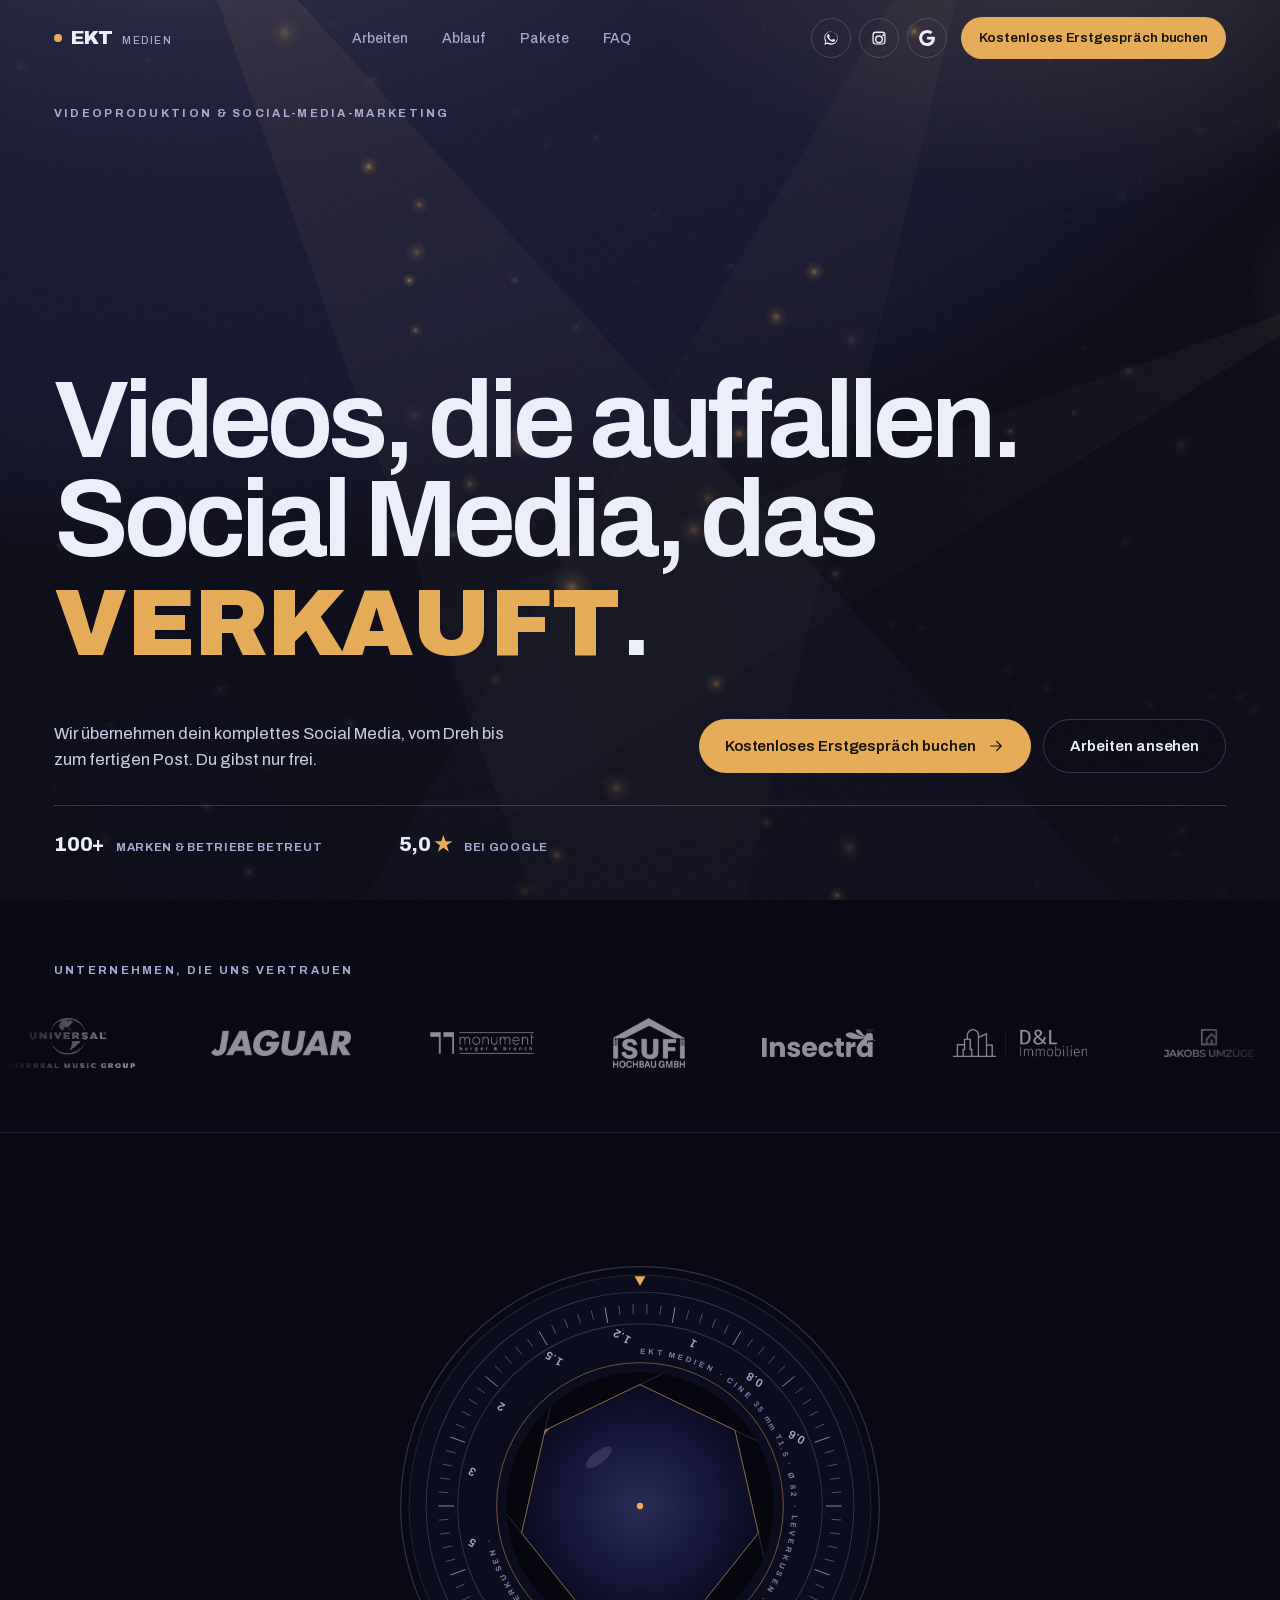
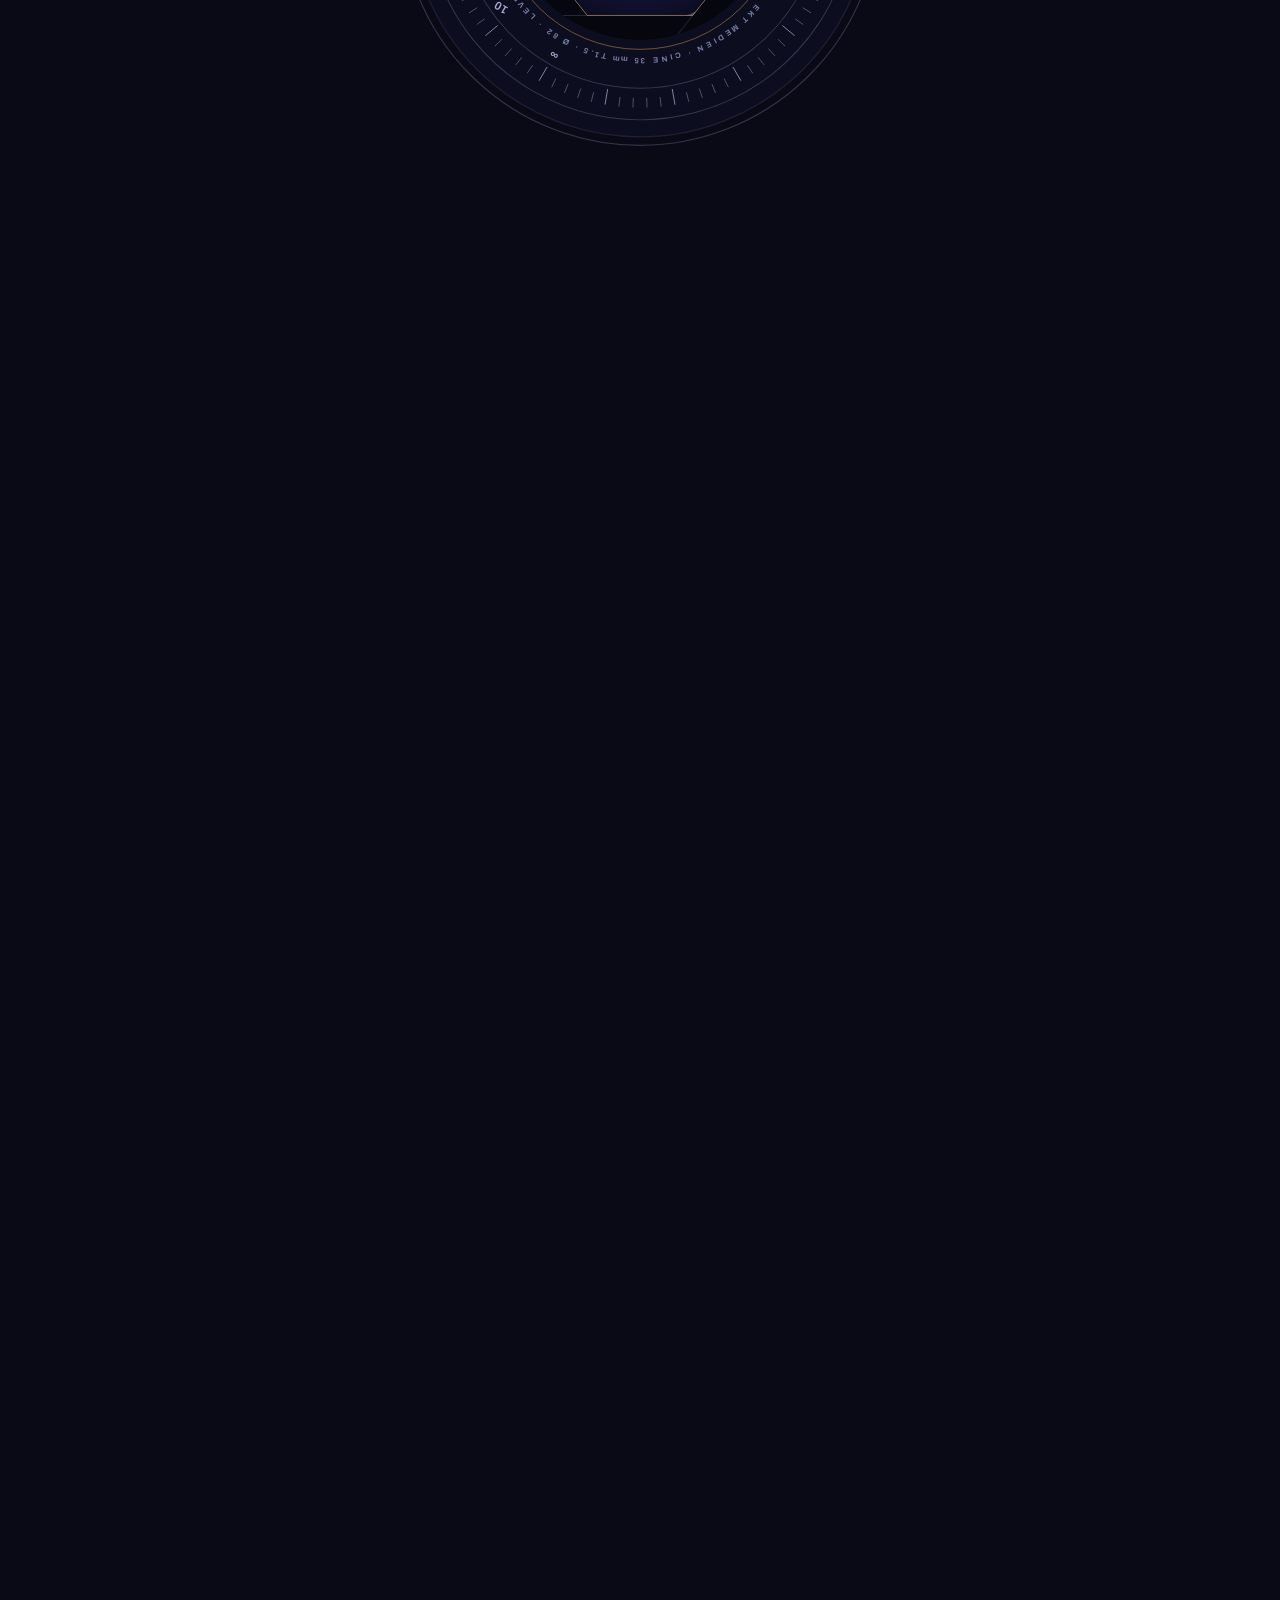
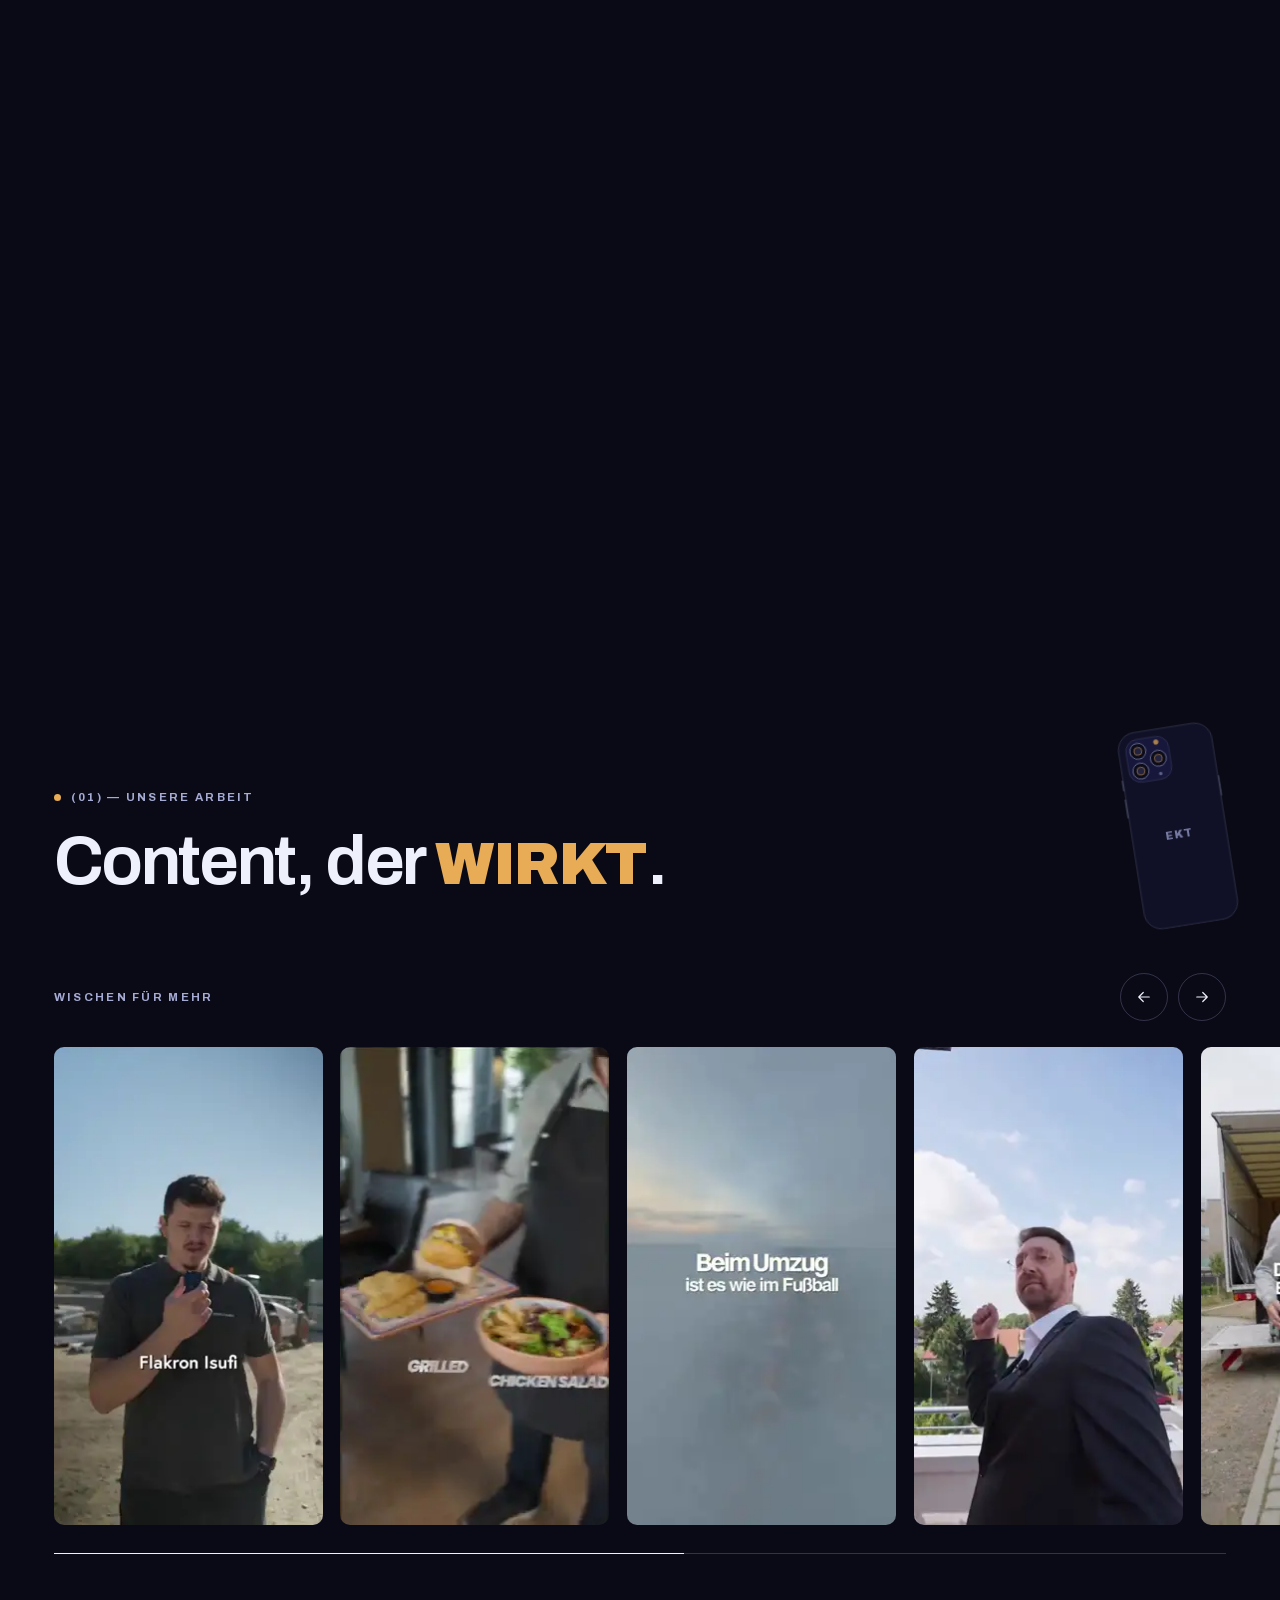
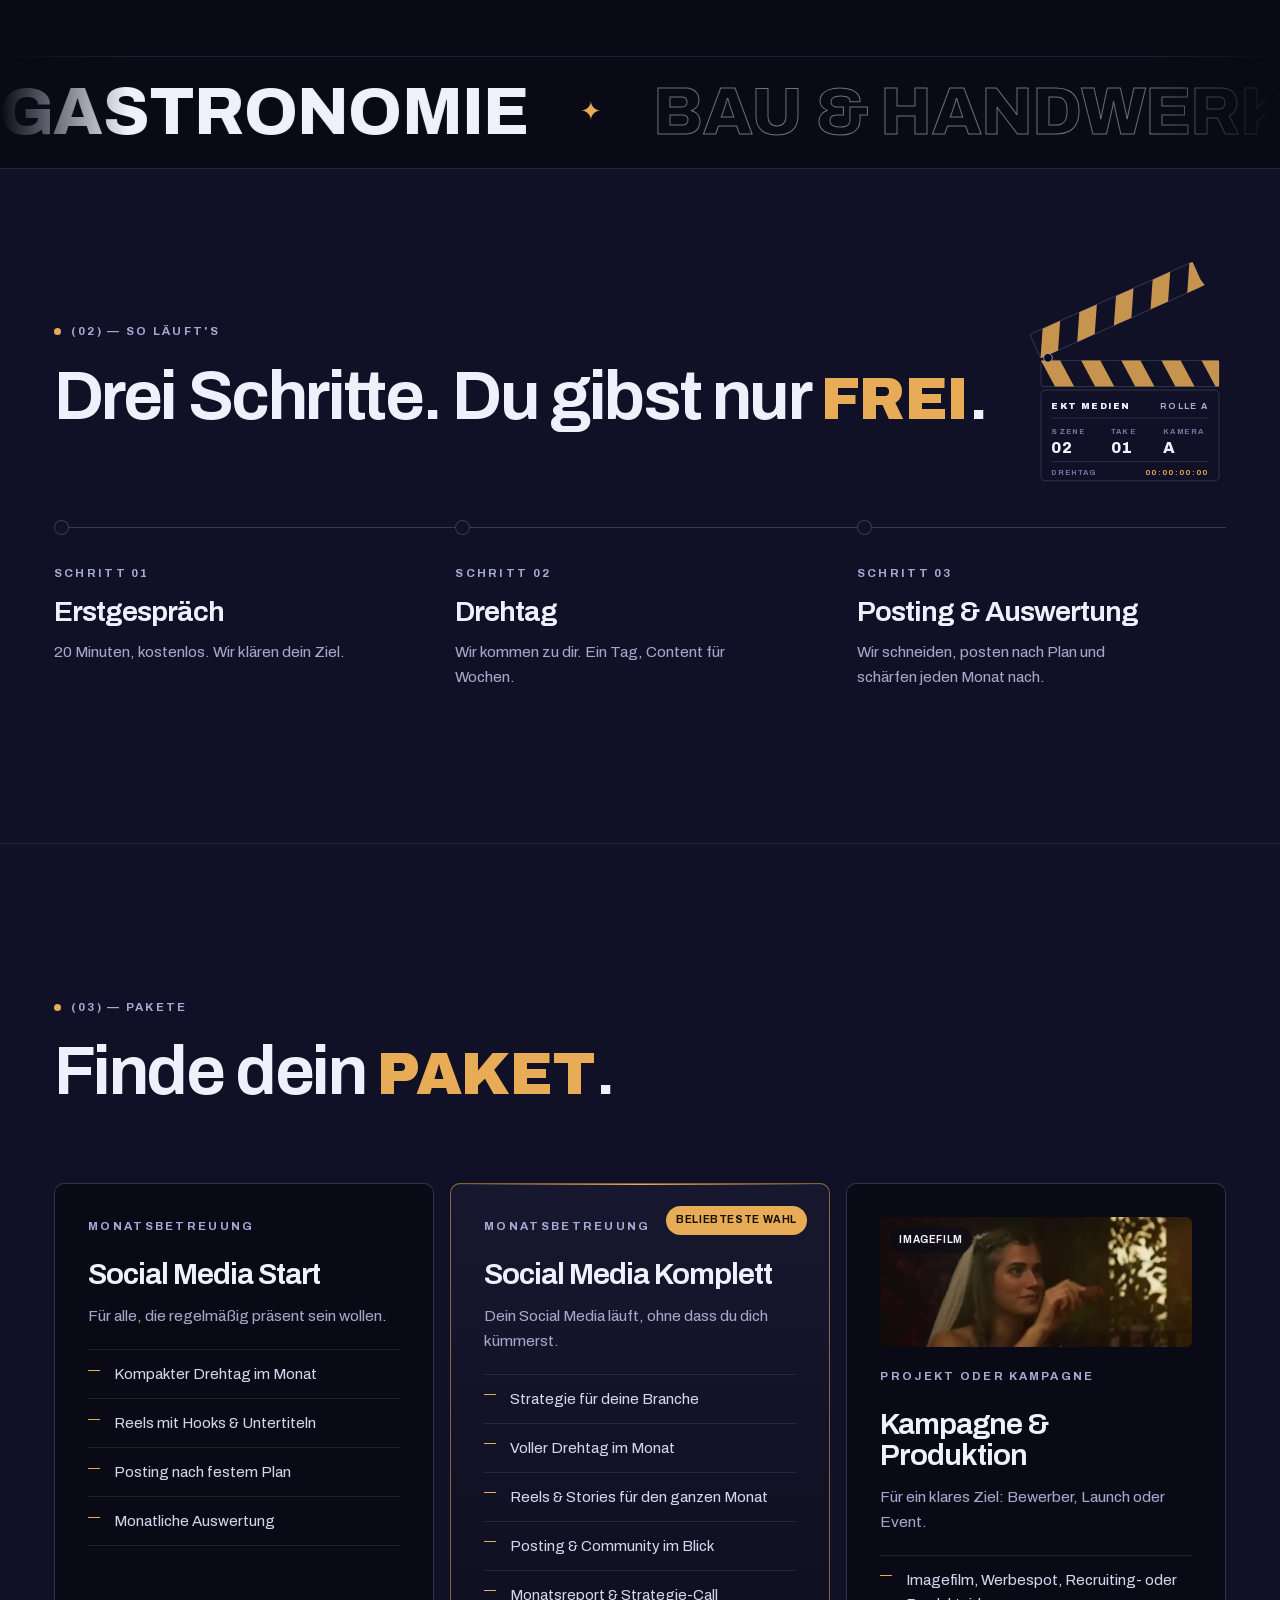
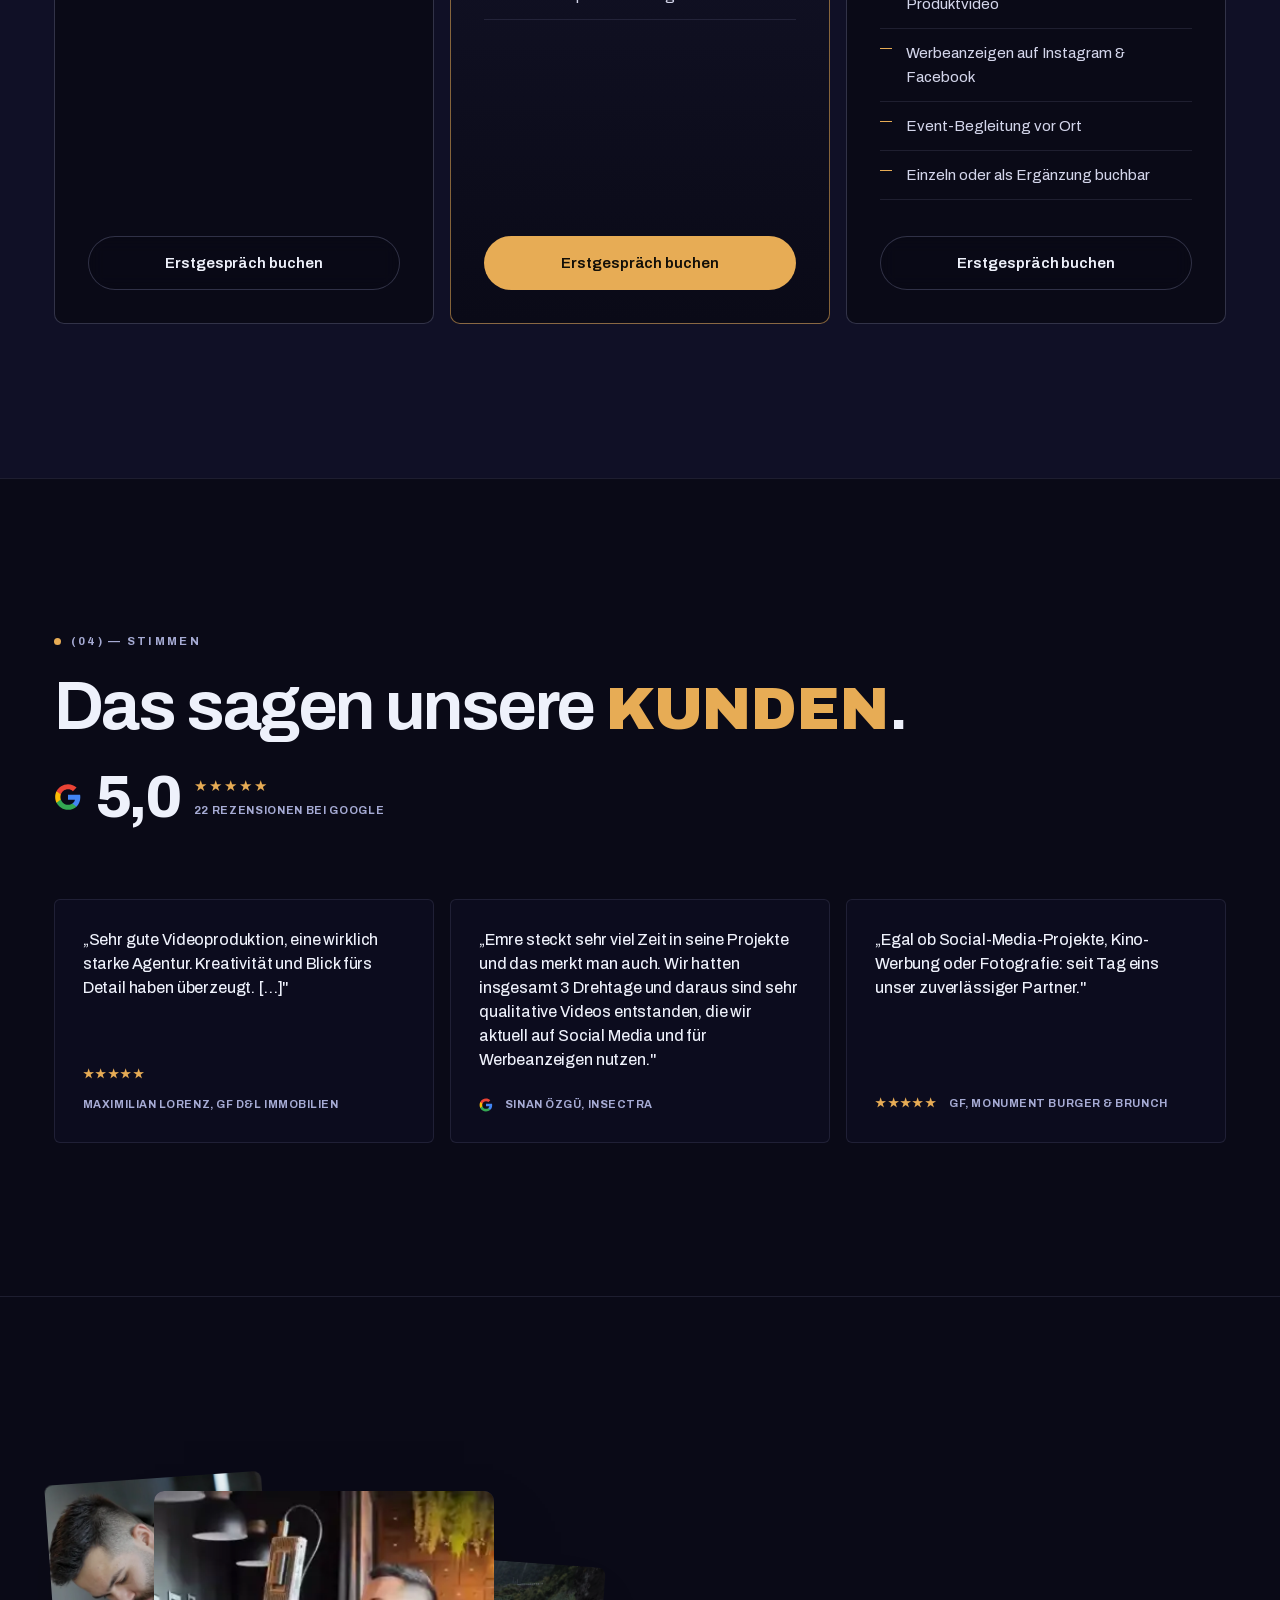
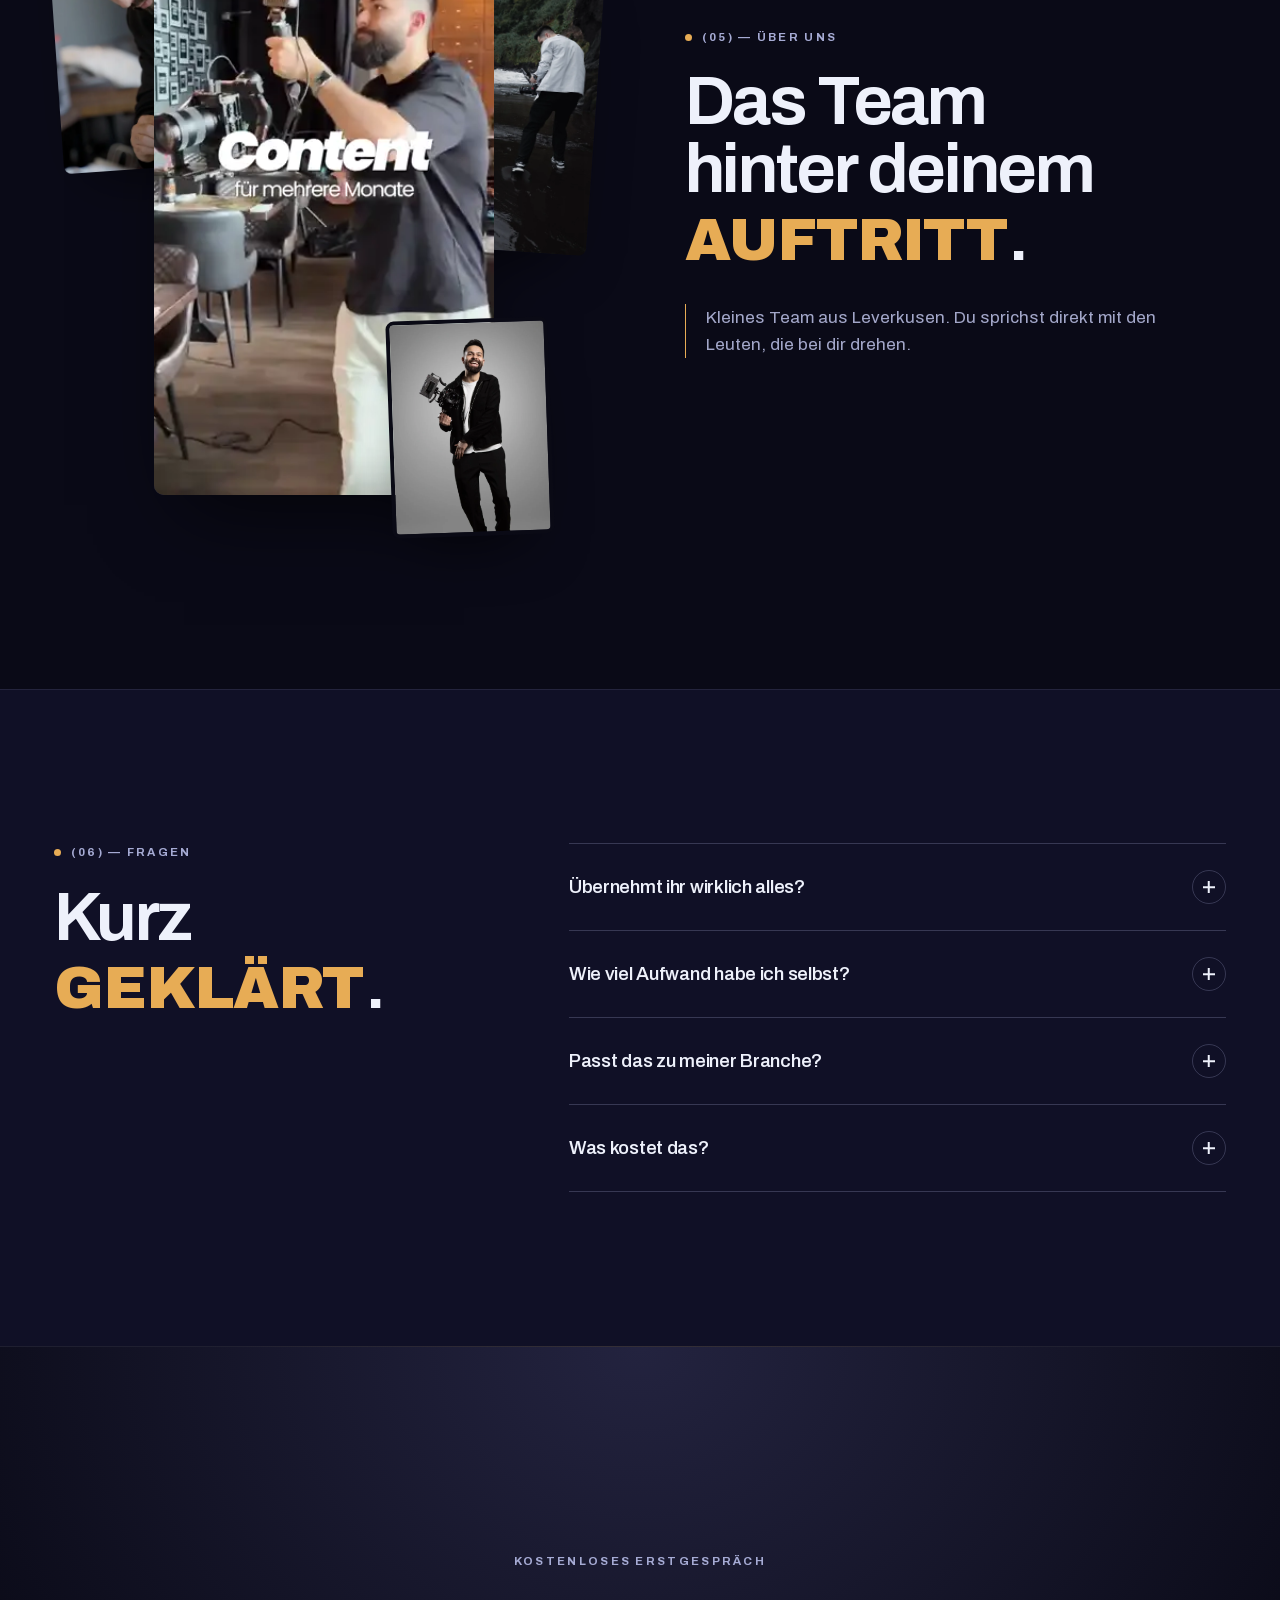
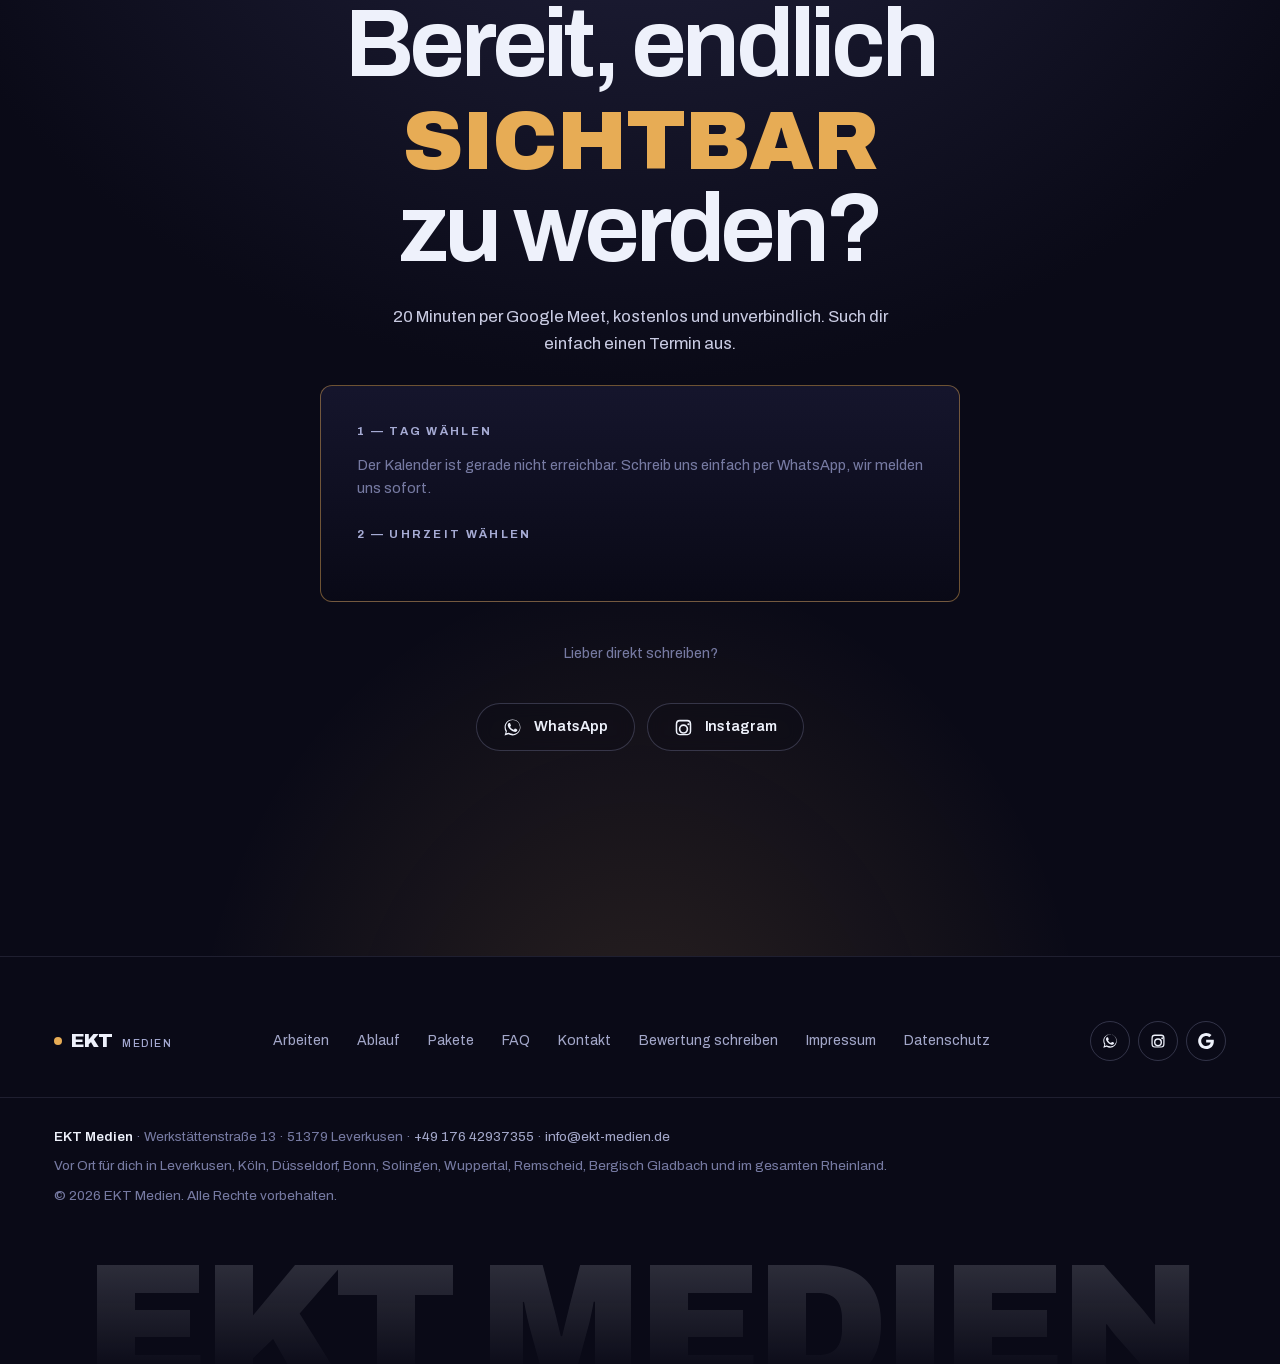
==== commit 46186005: "Kamera-Set: Objektiv-Bühne, Smartphone und Filmklappe per Scroll - Objektiv (100vh sticky nach dem H" ====
--- a/index.html
+++ b/index.html
@@ -258,12 +258,97 @@
   </div>
 </section>
 
+<!-- OBJEKTIV: beim Scrollen öffnet sich die Blende, der Satz wird scharf, dann geht's durchs Objektiv -->
+<section class="lens-sec" id="fokus" aria-label="Fokus">
+  <div class="lens-stage">
+    <div class="vf" aria-hidden="true">
+      <i class="vf-c vf-tl"></i><i class="vf-c vf-tr"></i><i class="vf-c vf-bl"></i><i class="vf-c vf-br"></i>
+      <span class="vf-t vf-rec"><b></b>REC <span class="vf-tc">00:00:00:00</span></span>
+      <span class="vf-t vf-fmt">4K · 25p</span>
+      <span class="vf-t vf-ap"><span class="vf-k">Blende</span><span class="vf-f">f/16</span></span>
+      <span class="vf-t vf-iso">ISO 800 · 1/50</span>
+    </div>
+    <div class="lens-wrap">
+      <svg class="lens" viewBox="-200 -200 400 400" aria-hidden="true">
+        <defs>
+          <radialGradient id="lensGlass" cx="0" cy="0" r="110" gradientUnits="userSpaceOnUse">
+            <stop offset="0" stop-color="#2B2C55"/>
+            <stop offset=".55" stop-color="#15163A"/>
+            <stop offset="1" stop-color="#08081A"/>
+          </radialGradient>
+          <linearGradient id="lensCoatGold" x1="0" y1="0" x2="1" y2="1">
+            <stop offset="0" stop-color="#E7AC55" stop-opacity=".9"/>
+            <stop offset="1" stop-color="#E7AC55" stop-opacity="0"/>
+          </linearGradient>
+          <linearGradient id="lensCoatBlue" x1="1" y1="1" x2="0" y2="0">
+            <stop offset="0" stop-color="#A6ABD4" stop-opacity=".7"/>
+            <stop offset="1" stop-color="#A6ABD4" stop-opacity="0"/>
+          </linearGradient>
+          <path id="lensEngrave" d="M 0 -125 A 125 125 0 1 1 -0.01 -125"/>
+        </defs>
+        <circle r="197" class="ln-barrel"/>
+        <circle r="190" class="ln-body"/>
+        <g class="ln-focus">
+          <circle r="176" class="ln-ring"/>
+          <circle r="150" class="ln-ring"/>
+          <g class="ln-ticks"></g>
+          <g class="ln-nums"></g>
+        </g>
+        <path class="ln-index" d="M 0 -181 L -4.5 -189 L 4.5 -189 Z"/>
+        <text class="ln-engrave"><textPath href="#lensEngrave" startOffset="0">EKT MEDIEN · CINE 35 mm T1.5 · Ø 82 · LEVERKUSEN · EKT MEDIEN · CINE 35 mm T1.5 · Ø 82 · LEVERKUSEN ·</textPath></text>
+        <circle r="118" class="ln-inner"/>
+        <circle r="110" fill="url(#lensGlass)"/>
+        <g class="ln-coat">
+          <path d="M -88 -46 A 100 100 0 0 1 -30 -95" stroke="url(#lensCoatGold)"/>
+          <path d="M 86 52 A 100 100 0 0 1 34 93" stroke="url(#lensCoatBlue)"/>
+          <ellipse cx="-34" cy="-40" rx="13" ry="5" transform="rotate(-38 -34 -40)" class="ln-hl"/>
+          <circle r="2.6" class="ln-glint"/>
+        </g>
+        <path class="ln-iris" fill-rule="evenodd"/>
+        <path class="ln-blades"/>
+        <path class="ln-edge"/>
+      </svg>
+    </div>
+    <h2 class="sec-title lens-title">Wir stellen dein Business <span class="accent">SCHARF</span>.</h2>
+  </div>
+</section>
+
 <!-- 2. ARBEITEN -->
 <section class="section work" id="arbeiten">
-  <div class="wrap">
+  <div class="wrap has-prop">
     <div class="sec-head reveal">
       <span class="label sec-num">(01) — Unsere Arbeit</span>
       <h2 class="sec-title">Content, der <span class="accent">WIRKT</span>.</h2>
+    </div>
+    <!-- Smartphone (ohne Marke): dreht sich beim Scrollen von der Kamera-Rückseite auf den Bildschirm -->
+    <div class="prop prop-phone" id="propPhone" aria-hidden="true">
+      <div class="phone">
+        <svg class="phone-face phone-back" viewBox="0 0 120 250">
+          <rect x="1" y="1" width="118" height="248" rx="22" class="ph-body"/>
+          <rect x="10" y="10" width="54" height="54" rx="15" class="ph-module"/>
+          <circle cx="25" cy="25" r="10" class="ph-lens"/><circle cx="25" cy="25" r="5" class="ph-glass"/>
+          <circle cx="25" cy="50" r="10" class="ph-lens"/><circle cx="25" cy="50" r="5" class="ph-glass"/>
+          <circle cx="49" cy="37.5" r="10" class="ph-lens"/><circle cx="49" cy="37.5" r="5" class="ph-glass"/>
+          <circle cx="49" cy="17" r="3.2" class="ph-flash"/>
+          <circle cx="49" cy="57" r="2.2" class="ph-dot"/>
+          <text x="60" y="140" class="ph-mark">EKT</text>
+          <rect x="119" y="70" width="2" height="26" rx="1" class="ph-btn"/>
+          <rect x="-1" y="58" width="2" height="14" rx="1" class="ph-btn"/>
+          <rect x="-1" y="82" width="2" height="24" rx="1" class="ph-btn"/>
+        </svg>
+        <svg class="phone-face phone-front" viewBox="0 0 120 250">
+          <rect x="1" y="1" width="118" height="248" rx="22" class="ph-body"/>
+          <rect x="6" y="6" width="108" height="238" rx="17" class="ph-screen"/>
+          <circle cx="60" cy="16" r="3.6" class="ph-cam"/>
+          <path d="M 53 112 L 71 125 L 53 138 Z" class="ph-play"/>
+          <circle cx="100" cy="150" r="5" class="ph-ui"/><circle cx="100" cy="168" r="5" class="ph-ui"/><circle cx="100" cy="186" r="5" class="ph-ui"/>
+          <rect x="16" y="196" width="54" height="5" rx="2.5" class="ph-ui"/>
+          <rect x="16" y="207" width="36" height="4" rx="2" class="ph-ui ph-ui--dim"/>
+          <rect x="16" y="226" width="88" height="2" rx="1" class="ph-bar"/>
+          <rect x="16" y="226" width="88" height="2" rx="1" class="ph-bar-fill"/>
+          <text x="16" y="30" class="ph-rec">● REC</text>
+        </svg>
+      </div>
     </div>
   </div>
 
@@ -301,10 +386,31 @@
 
 <!-- 3. ABLAUF -->
 <section class="section process" id="ablauf">
-  <div class="wrap">
+  <div class="wrap has-prop">
     <div class="sec-head reveal">
       <span class="label sec-num">(02) — So läuft's</span>
       <h2 class="sec-title">Drei Schritte. Du gibst nur <span class="accent">FREI</span>.</h2>
+    </div>
+    <!-- Filmklappe: klappt zu, wenn beim Scrollen „Drehtag" erreicht ist -->
+    <div class="prop prop-clap" id="propClap" aria-hidden="true">
+      <svg viewBox="0 0 220 190" class="clap">
+        <g class="clap-arm">
+          <rect x="8" y="8" width="204" height="30" rx="3" class="cl-stick"/>
+          <path d="M 24 8 L 46 8 L 30 38 L 8 38 Z M 70 8 L 92 8 L 76 38 L 54 38 Z M 116 8 L 138 8 L 122 38 L 100 38 Z M 162 8 L 184 8 L 168 38 L 146 38 Z M 208 8 L 212 8 L 212 30 L 214 38 L 192 38 Z" class="cl-stripe"/>
+        </g>
+        <rect x="8" y="44" width="204" height="30" rx="3" class="cl-stick"/>
+        <path d="M 8 44 L 30 44 L 46 74 L 24 74 Z M 54 44 L 76 44 L 92 74 L 70 74 Z M 100 44 L 122 44 L 138 74 L 116 74 Z M 146 44 L 168 44 L 184 74 L 162 74 Z M 192 44 L 212 44 L 212 74 L 208 74 Z" class="cl-stripe"/>
+        <circle cx="16" cy="41" r="5" class="cl-hinge"/>
+        <rect x="8" y="78" width="204" height="104" rx="5" class="cl-board"/>
+        <text x="20" y="100" class="cl-t cl-t--hi">EKT MEDIEN</text>
+        <text x="200" y="100" class="cl-t" text-anchor="end">ROLLE A</text>
+        <line x1="20" y1="110" x2="200" y2="110" class="cl-line"/>
+        <text x="20" y="128" class="cl-k">SZENE</text><text x="88" y="128" class="cl-k">TAKE</text><text x="148" y="128" class="cl-k">KAMERA</text>
+        <text x="20" y="150" class="cl-v">02</text><text x="88" y="150" class="cl-v">01</text><text x="148" y="150" class="cl-v">A</text>
+        <line x1="20" y1="160" x2="200" y2="160" class="cl-line"/>
+        <text x="20" y="175" class="cl-k">DREHTAG</text>
+        <text x="200" y="175" class="cl-k cl-tc" text-anchor="end">00:00:00:00</text>
+      </svg>
     </div>
     <div class="steps" id="steps">
       <div class="steps-rail" aria-hidden="true"><span class="steps-fill"></span></div>
--- a/styles.css
+++ b/styles.css
@@ -678,6 +678,131 @@
 }
 
 /* ============================================================
+   KAMERA-SET (Objektiv, Smartphone, Filmklappe) — reine Linien-Grafik, per Scroll gesteuert (app.js)
+   ============================================================ */
+/* Objektiv: 100vh-Bühne bleibt stehen, während die Sektion durchscrollt. --p läuft 0 → 1. */
+.lens-sec { position: relative; height: 290vh; }
+.lens-stage {
+  position: sticky; top: 0; height: 100vh; height: 100svh; overflow: hidden;
+  display: grid; place-items: center; align-content: center; gap: clamp(22px, 4.5vh, 48px);
+  padding-inline: var(--pad);
+}
+.lens-wrap {
+  position: relative; width: min(54vh, 76vw, 540px); aspect-ratio: 1;
+  transform: scale(var(--z, 1)); opacity: var(--lo, 1); will-change: transform;
+}
+.lens-wrap::before {
+  content: ""; position: absolute; inset: -18%; border-radius: 50%; pointer-events: none;
+  background: radial-gradient(closest-side, rgba(231,172,85,.10), rgba(231,172,85,0) 70%);
+  opacity: var(--open, 0);
+}
+.lens { position: relative; width: 100%; height: 100%; overflow: visible; }
+.ln-barrel { fill: none; stroke: var(--line-2); stroke-width: 1; }
+.ln-body { fill: #0D0D20; stroke: var(--line); stroke-width: 1; }
+.ln-ring { fill: none; stroke: var(--line-2); stroke-width: .8; }
+.ln-ticks line { stroke: var(--steel-blue); stroke-width: .7; opacity: .45; }
+.ln-ticks line.is-major { opacity: .8; }
+.ln-nums text { fill: var(--steel-blue); font: 600 9.5px var(--f-sans); letter-spacing: .04em; text-anchor: middle; dominant-baseline: middle; }
+.ln-focus { transform: rotate(var(--fr, 0deg)); transform-origin: 0 0; }
+.ln-index { fill: var(--gold); }
+.ln-engrave { fill: var(--dim); font: 700 6.4px var(--f-sans); letter-spacing: .3em; }
+.ln-inner { fill: none; stroke: var(--gold); stroke-width: .8; opacity: .45; }
+.ln-coat { opacity: var(--open, 0); }
+.ln-coat path { fill: none; stroke-width: 2.4; stroke-linecap: round; }
+.ln-hl { fill: #fff; opacity: .12; }
+.ln-glint { fill: var(--gold); }
+.ln-iris { fill: #06060F; }
+.ln-blades { fill: none; stroke: rgba(166, 171, 212, .22); stroke-width: .8; }
+.ln-edge { fill: none; stroke: var(--gold); stroke-width: .7; opacity: .55; }
+
+.lens-title {
+  font-size: clamp(1.9rem, 4.2vw, 3.8rem); text-align: center; max-width: 16ch;
+  opacity: var(--to, 0); filter: blur(var(--tb, 8px)); transform: translateY(var(--ty, 0px));
+}
+
+/* Sucher: Ecken + Kamera-Anzeigen am Rand der Bühne */
+.vf { position: absolute; inset: clamp(16px, 3vw, 36px); pointer-events: none; opacity: var(--vo, 1); }
+.vf-c { position: absolute; width: clamp(16px, 2vw, 26px); aspect-ratio: 1; border: 0 solid var(--line-2); }
+.vf-tl { top: 0; left: 0; border-top-width: 1px; border-left-width: 1px; }
+.vf-tr { top: 0; right: 0; border-top-width: 1px; border-right-width: 1px; }
+.vf-bl { bottom: 0; left: 0; border-bottom-width: 1px; border-left-width: 1px; }
+.vf-br { bottom: 0; right: 0; border-bottom-width: 1px; border-right-width: 1px; }
+.vf-t {
+  position: absolute; font: 700 10.5px var(--f-sans); letter-spacing: .16em; text-transform: uppercase;
+  color: var(--steel-blue); font-variant-numeric: tabular-nums; white-space: nowrap;
+}
+.vf-rec { top: 14px; left: 36px; display: flex; align-items: center; gap: 8px; }
+.vf-rec b { width: 7px; height: 7px; border-radius: 50%; background: var(--gold); animation: vf-blink 1.6s steps(1) infinite; }
+.vf-tc { color: var(--text); }
+.vf-fmt { top: 14px; right: 36px; }
+.vf-ap { bottom: 12px; left: 36px; display: grid; gap: 2px; }
+.vf-k { color: var(--dim); }
+.vf-f { font-weight: 800; font-stretch: 112%; font-size: 15px; letter-spacing: .02em; color: var(--text); }
+.vf-iso { bottom: 14px; right: 36px; }
+@keyframes vf-blink { 50% { opacity: .15; } }
+@media (max-width: 820px) {
+  .lens-sec { height: 230vh; }
+  .vf-rec, .vf-ap { left: 26px; } .vf-fmt, .vf-iso { right: 26px; }
+  .vf-iso { display: none; }
+}
+
+/* Requisiten neben den Sektions-Überschriften */
+.has-prop { position: relative; }
+.prop { position: absolute; right: var(--pad); pointer-events: none; }
+
+/* Smartphone: --pr läuft 0 → 1 (Rückseite → Bildschirm). Steht in einer Reihe mit der Überschrift,
+   damit es nicht über die Karussell-Pfeile ragt. */
+.work .has-prop { display: flex; justify-content: space-between; align-items: flex-end; gap: 24px; }
+.prop-phone { position: relative; right: auto; flex: none; width: clamp(84px, 7.5vw, 116px); perspective: 900px; }
+.phone {
+  position: relative; aspect-ratio: 120 / 250;
+  transform-style: preserve-3d;
+  transform: translateY(calc((1 - var(--pr, 0)) * 30px)) rotateZ(calc((1 - var(--pr, 0)) * -9deg)) rotateY(calc((1 - var(--pr, 0)) * 180deg));
+  will-change: transform;
+}
+.phone-face { position: absolute; inset: 0; width: 100%; height: 100%; overflow: visible; backface-visibility: hidden; -webkit-backface-visibility: hidden; }
+.phone-back { transform: rotateY(180deg); }
+.ph-body { fill: #101026; stroke: var(--line-2); stroke-width: 1; }
+.ph-module { fill: #16173A; stroke: var(--line-2); stroke-width: .8; }
+.ph-lens { fill: #0A0A17; stroke: var(--steel-blue); stroke-width: .8; opacity: .9; }
+.ph-glass { fill: #23233F; stroke: var(--gold); stroke-width: .6; }
+.ph-flash { fill: var(--gold); opacity: .7; }
+.ph-dot { fill: var(--steel-blue); opacity: .5; }
+.ph-mark { fill: var(--dim); font: 900 13px var(--f-sans); letter-spacing: .08em; text-anchor: middle; }
+.ph-btn { fill: var(--line-2); }
+.ph-screen { fill: #15163A; stroke: var(--line); stroke-width: .6; }
+.ph-cam { fill: #06060F; stroke: var(--line-2); stroke-width: .6; }
+.ph-play { fill: none; stroke: var(--text); stroke-width: 1.4; stroke-linejoin: round; opacity: .85; }
+.ph-ui { fill: var(--steel-blue); opacity: .45; }
+.ph-ui--dim { opacity: .25; }
+.ph-bar { fill: var(--line-2); }
+.ph-bar-fill { fill: var(--gold); transform-box: fill-box; transform-origin: left; transform: scaleX(var(--pr, 0)); }
+.ph-rec { fill: var(--gold); font: 800 7.5px var(--f-sans); letter-spacing: .12em; }
+
+/* Filmklappe: --cl läuft 1 (offen) → 0 (zu); beim Zuklappen kurzer Ruck */
+.prop-clap { top: 0; width: clamp(130px, 15vw, 230px); }
+.clap { width: 100%; height: auto; overflow: visible; }
+.clap-arm { transform-box: view-box; transform-origin: 16px 41px; transform: rotate(calc(var(--cl, 1) * -24deg)); transition: transform .12s ease-out; }
+.prop-clap.is-shut .clap { animation: clap-hit .38s var(--ease); }
+@keyframes clap-hit { 20% { transform: translateY(3px) rotate(-.6deg); } 55% { transform: translateY(-1px); } }
+.cl-stick { fill: #101026; stroke: var(--line-2); stroke-width: 1; }
+.cl-stripe { fill: var(--gold); opacity: .85; }
+.cl-hinge { fill: #0A0A17; stroke: var(--steel-blue); stroke-width: 1; }
+.cl-board { fill: #101026; stroke: var(--line-2); stroke-width: 1; }
+.cl-line { stroke: var(--line-2); stroke-width: .8; }
+.cl-t { fill: var(--steel-blue); font: 700 10px var(--f-sans); letter-spacing: .16em; }
+.cl-t--hi { fill: var(--text); font-weight: 900; }
+.cl-k { fill: var(--dim); font: 700 8.5px var(--f-sans); letter-spacing: .18em; }
+.cl-v { fill: var(--text); font: 800 18px var(--f-sans); letter-spacing: .02em; }
+.cl-tc { fill: var(--gold); font-variant-numeric: tabular-nums; }
+
+@media (max-width: 900px) {
+  .prop-phone { width: 64px; }
+  .prop-clap { top: -6px; width: 112px; }
+  .process .has-prop .sec-title { padding-right: 116px; }
+}
+
+/* ============================================================
    REVEAL
    ============================================================ */
 .js .reveal { opacity: 0; transform: translateY(36px); transition: opacity 1s var(--ease), transform 1.1s var(--ease); transition-delay: var(--d, 0s); }
@@ -691,4 +816,8 @@
   /* (app.js setzt die Dauer je nach Bildschirmbreite inline mit !important, das gewinnt hier) */
   .js .reveal { opacity: 1; transform: none; }
   html { scroll-behavior: auto; }
-}
+  /* Kamera-Set ohne Scroll-Animation: Objektiv offen und scharf, keine Bühne zum Durchscrollen */
+  .lens-sec { height: auto; }
+  .lens-stage { position: relative; height: auto; padding-block: clamp(80px, 12vw, 160px); }
+  .lens-title { opacity: 1; filter: none; }
+}
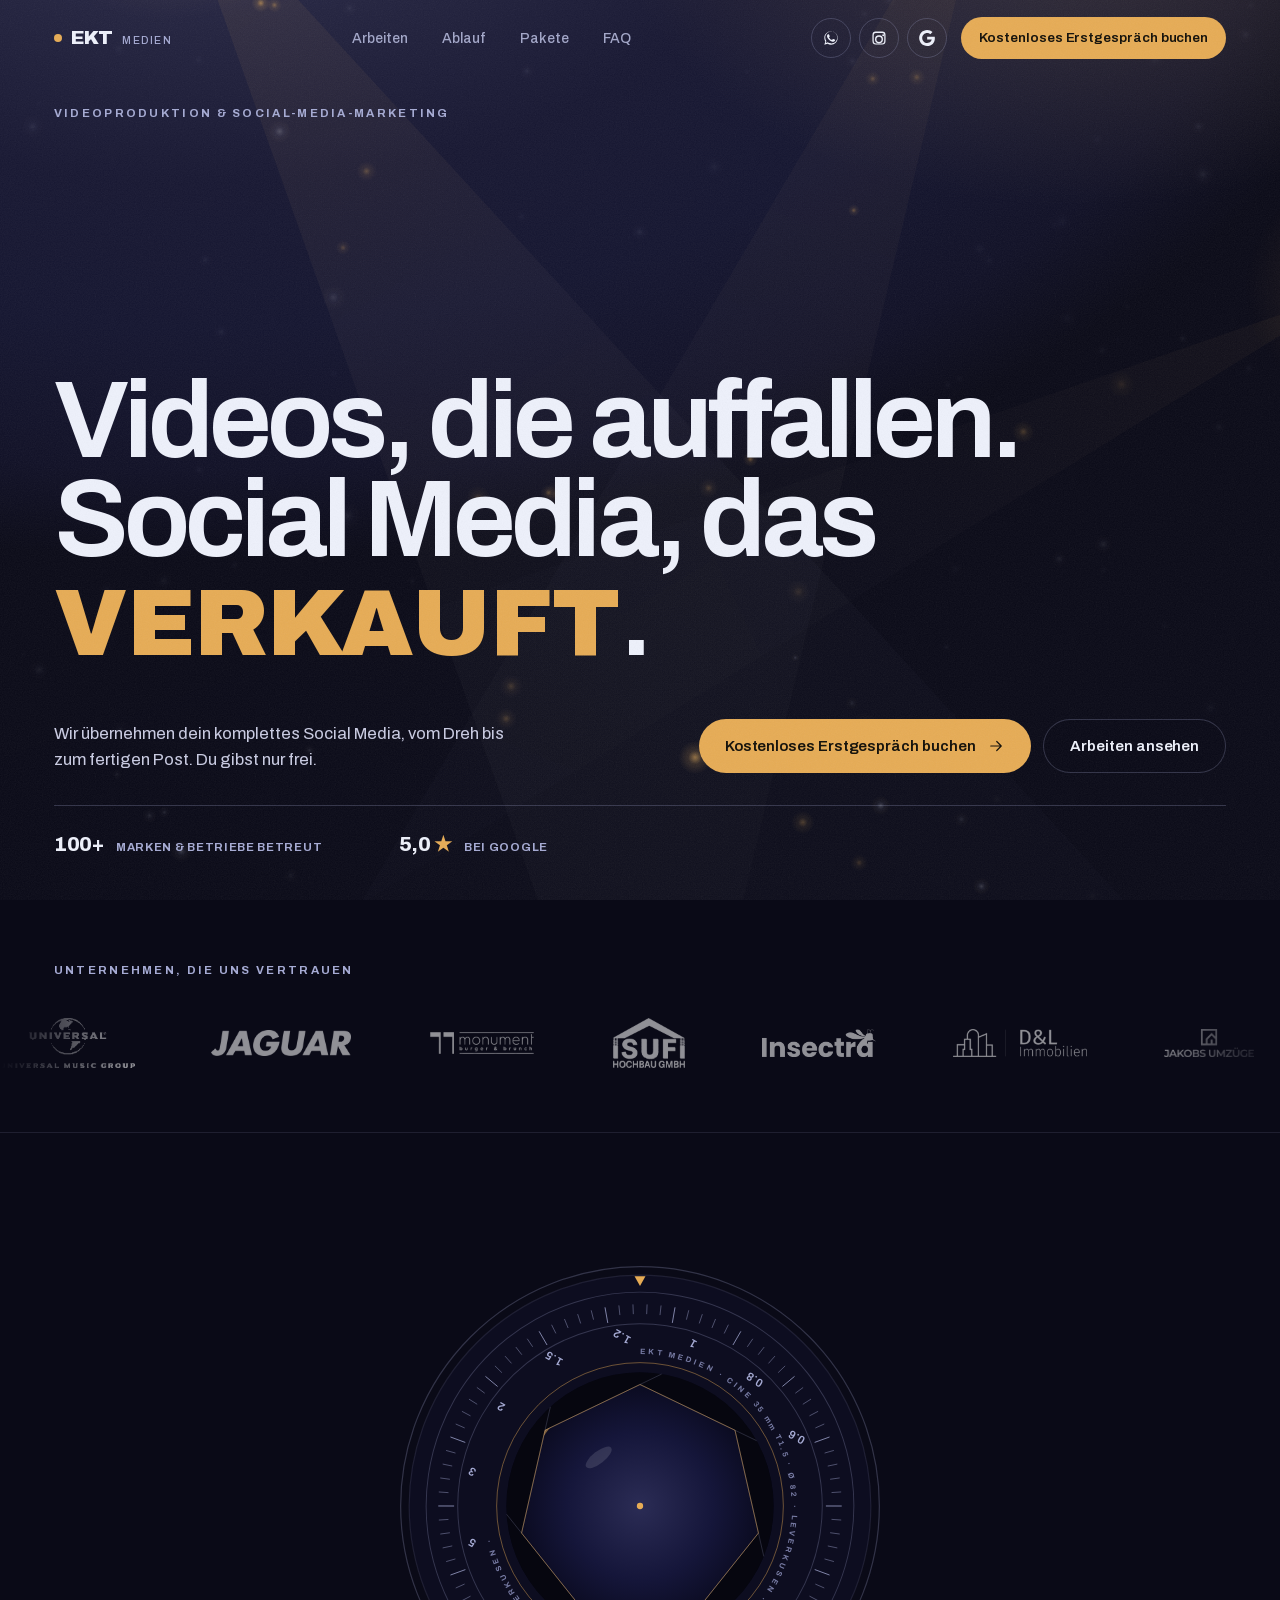
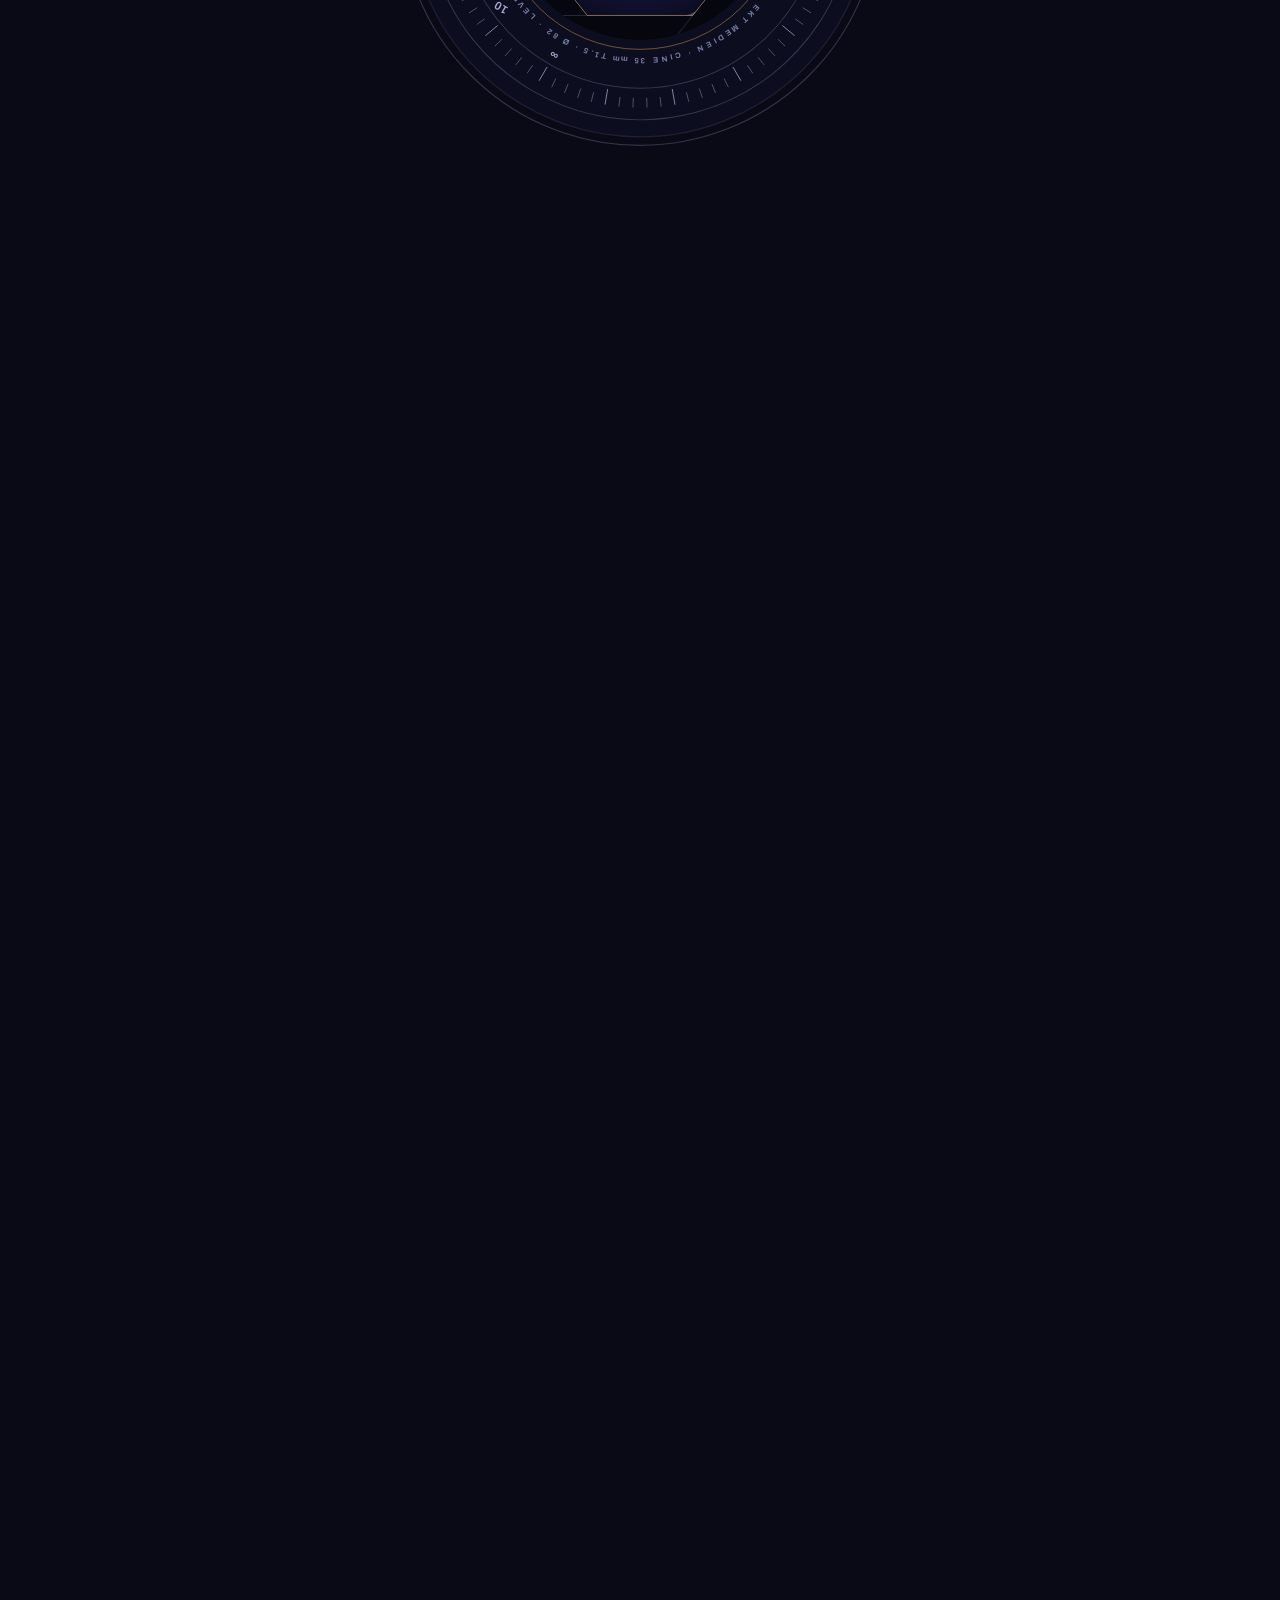
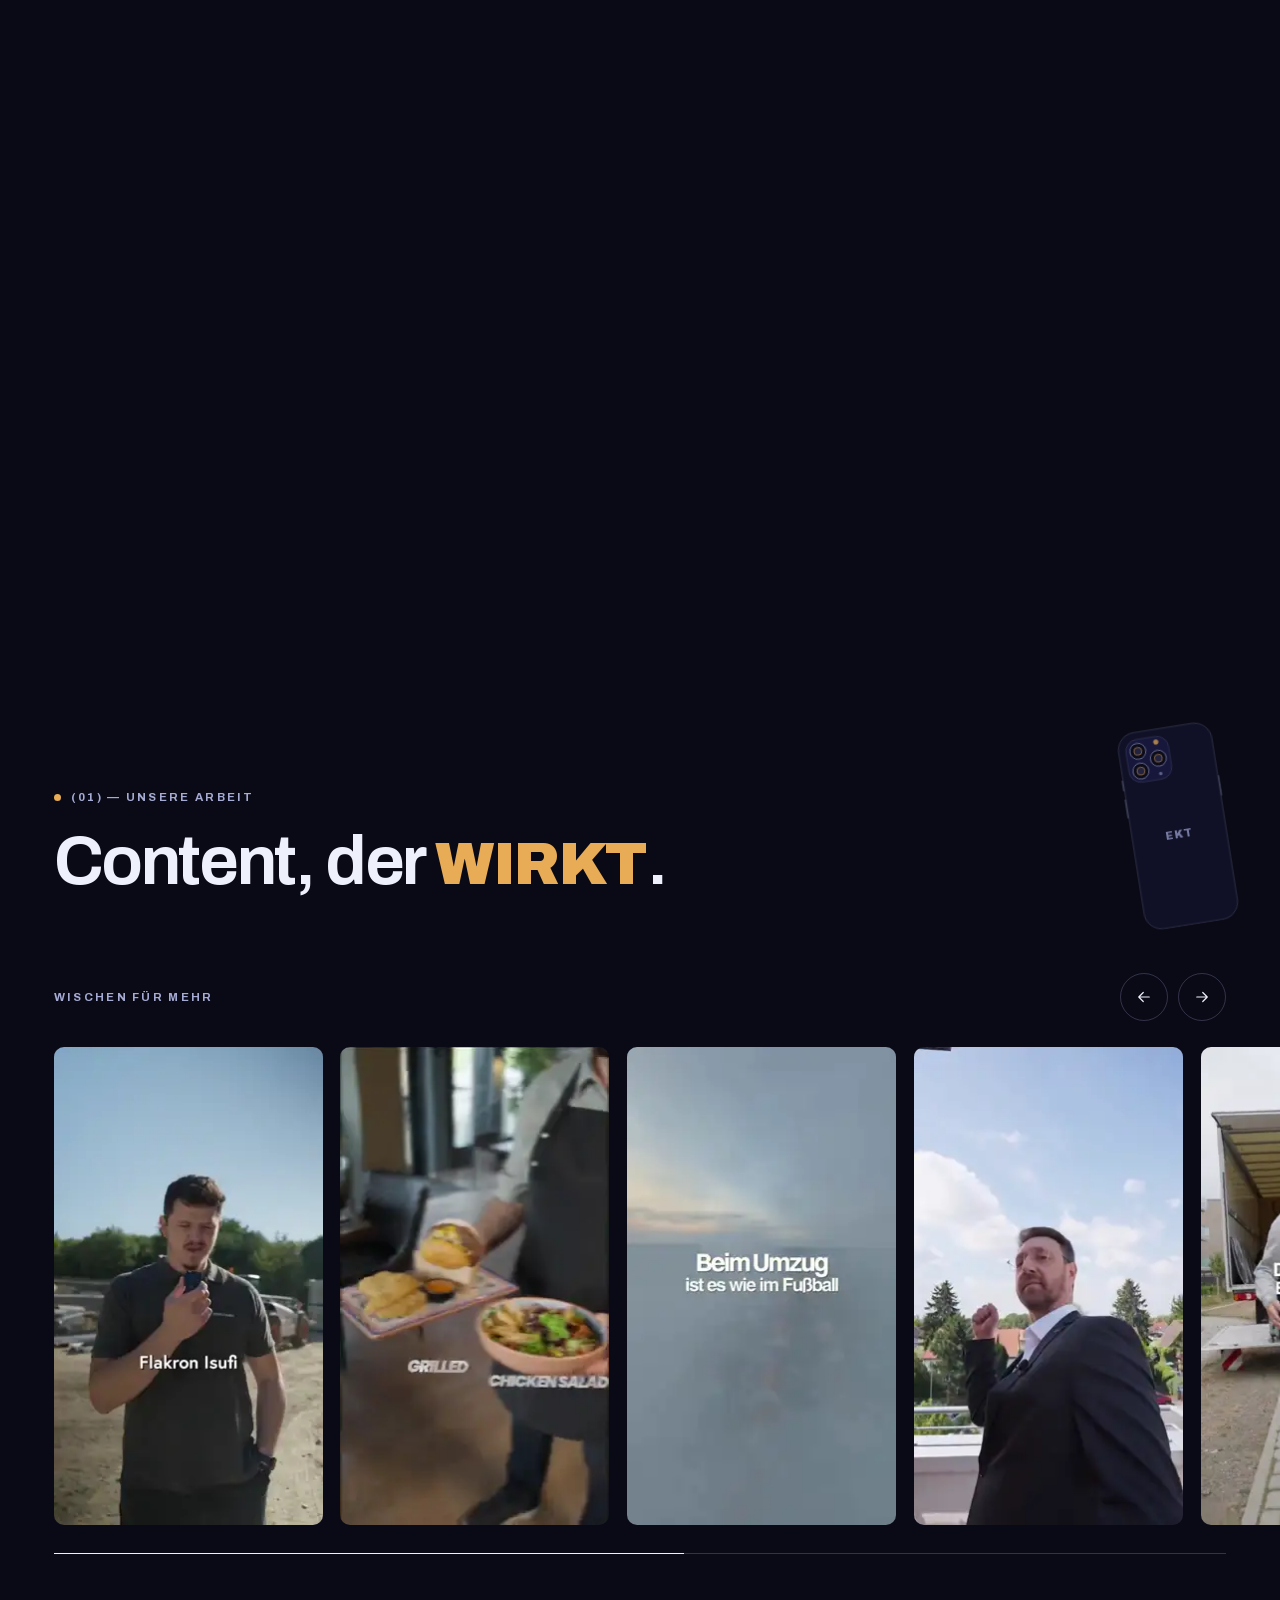
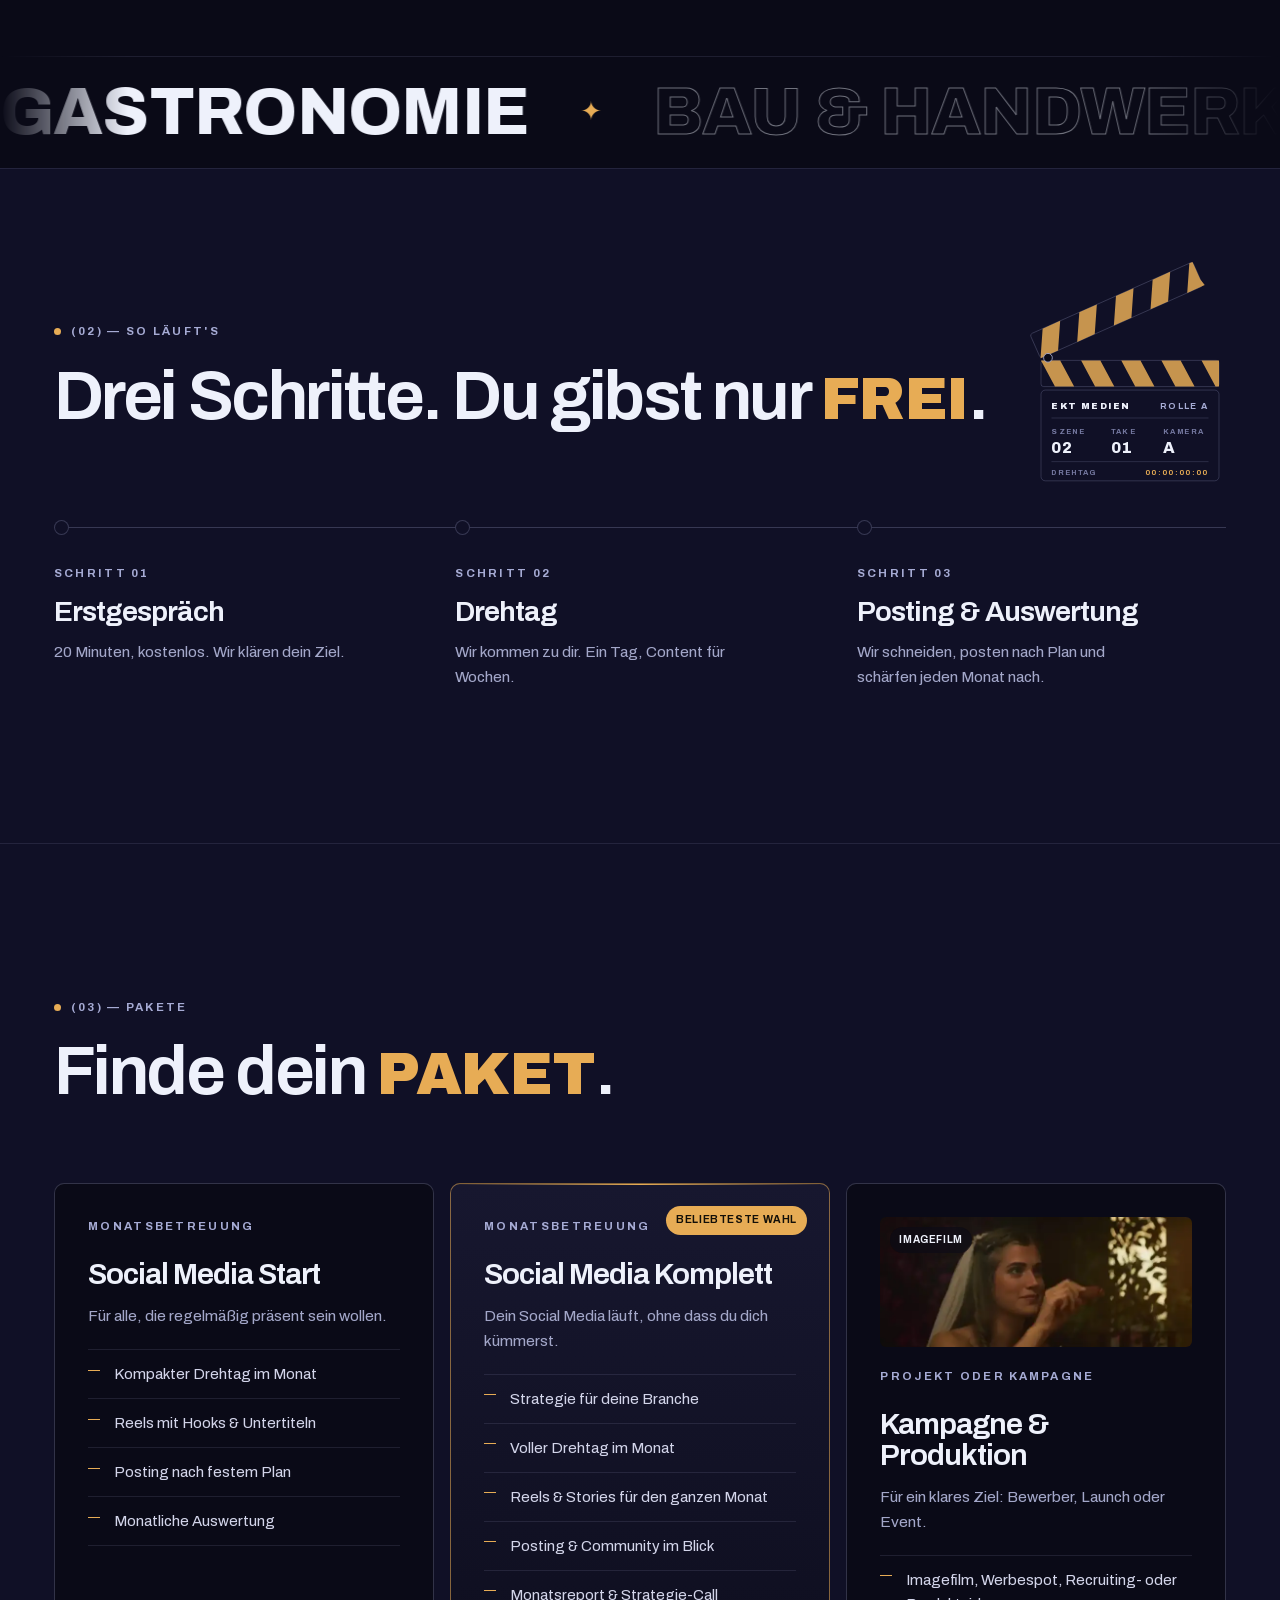
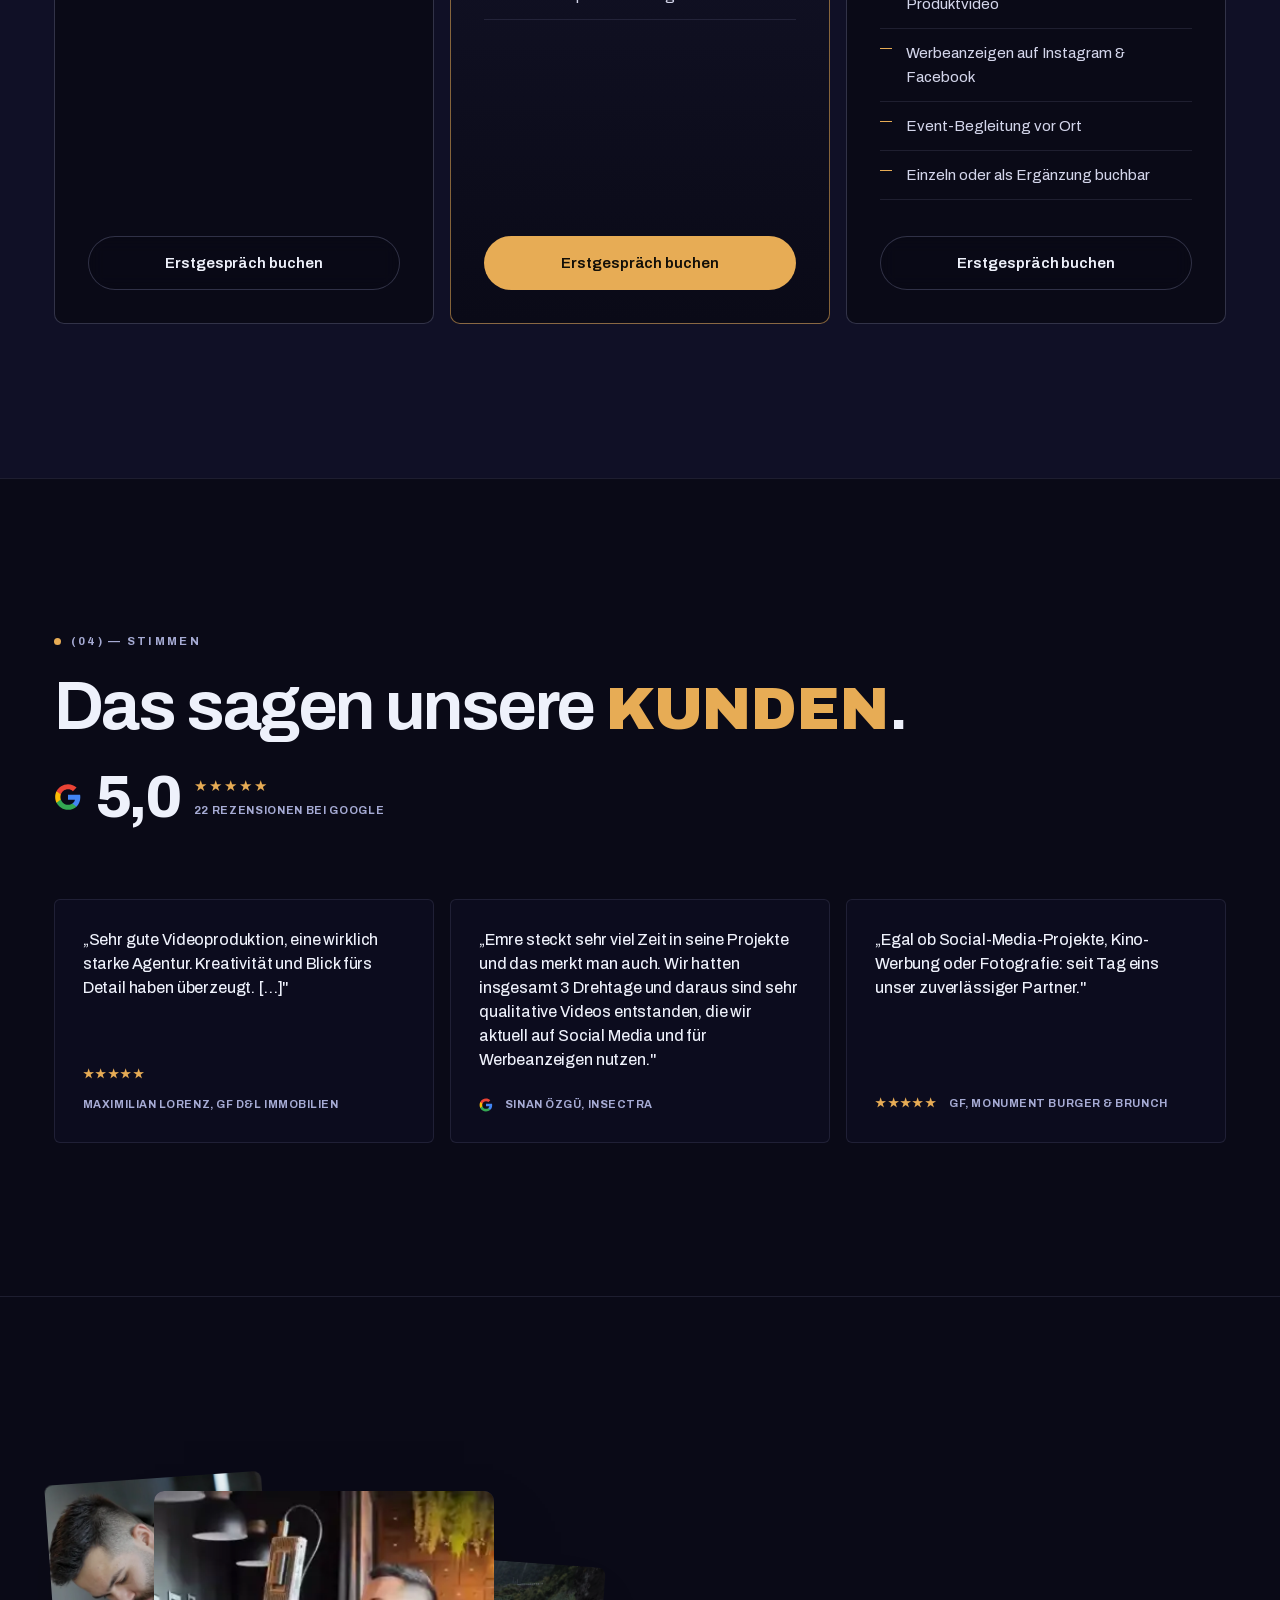
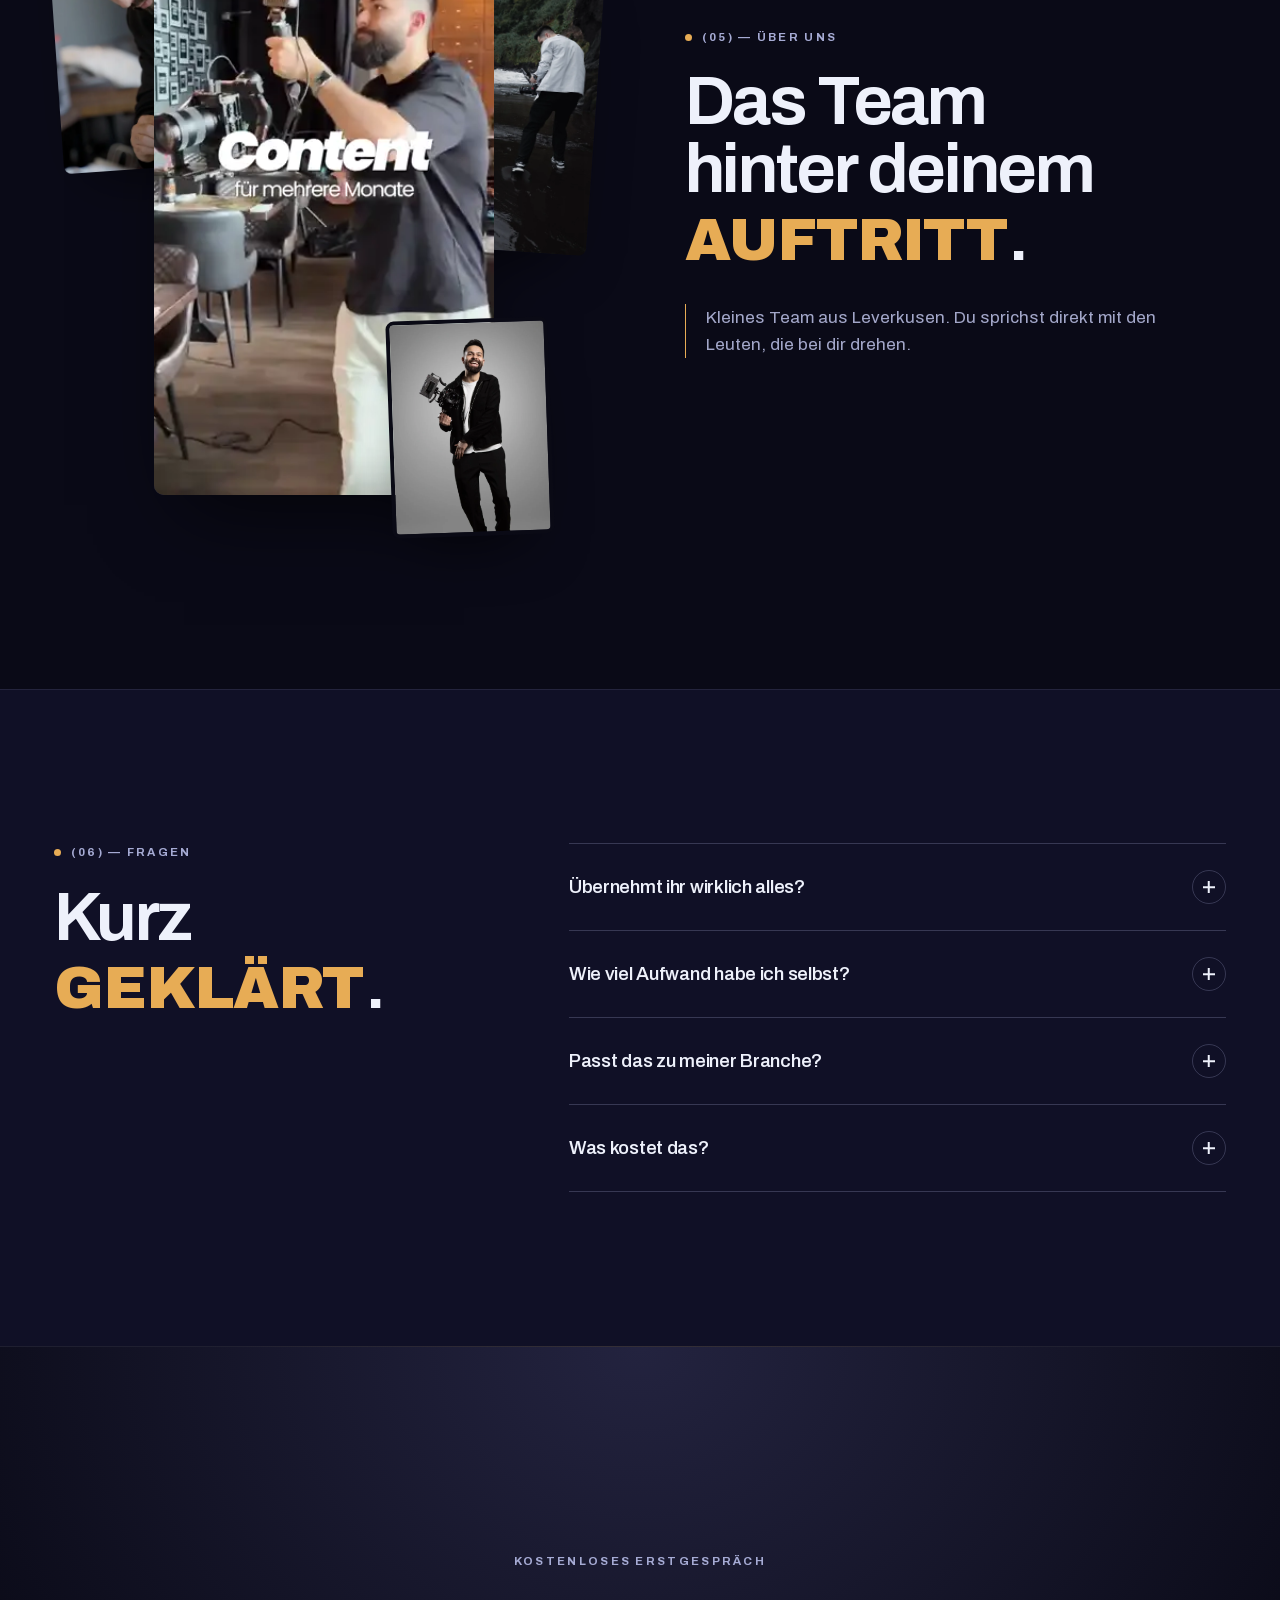
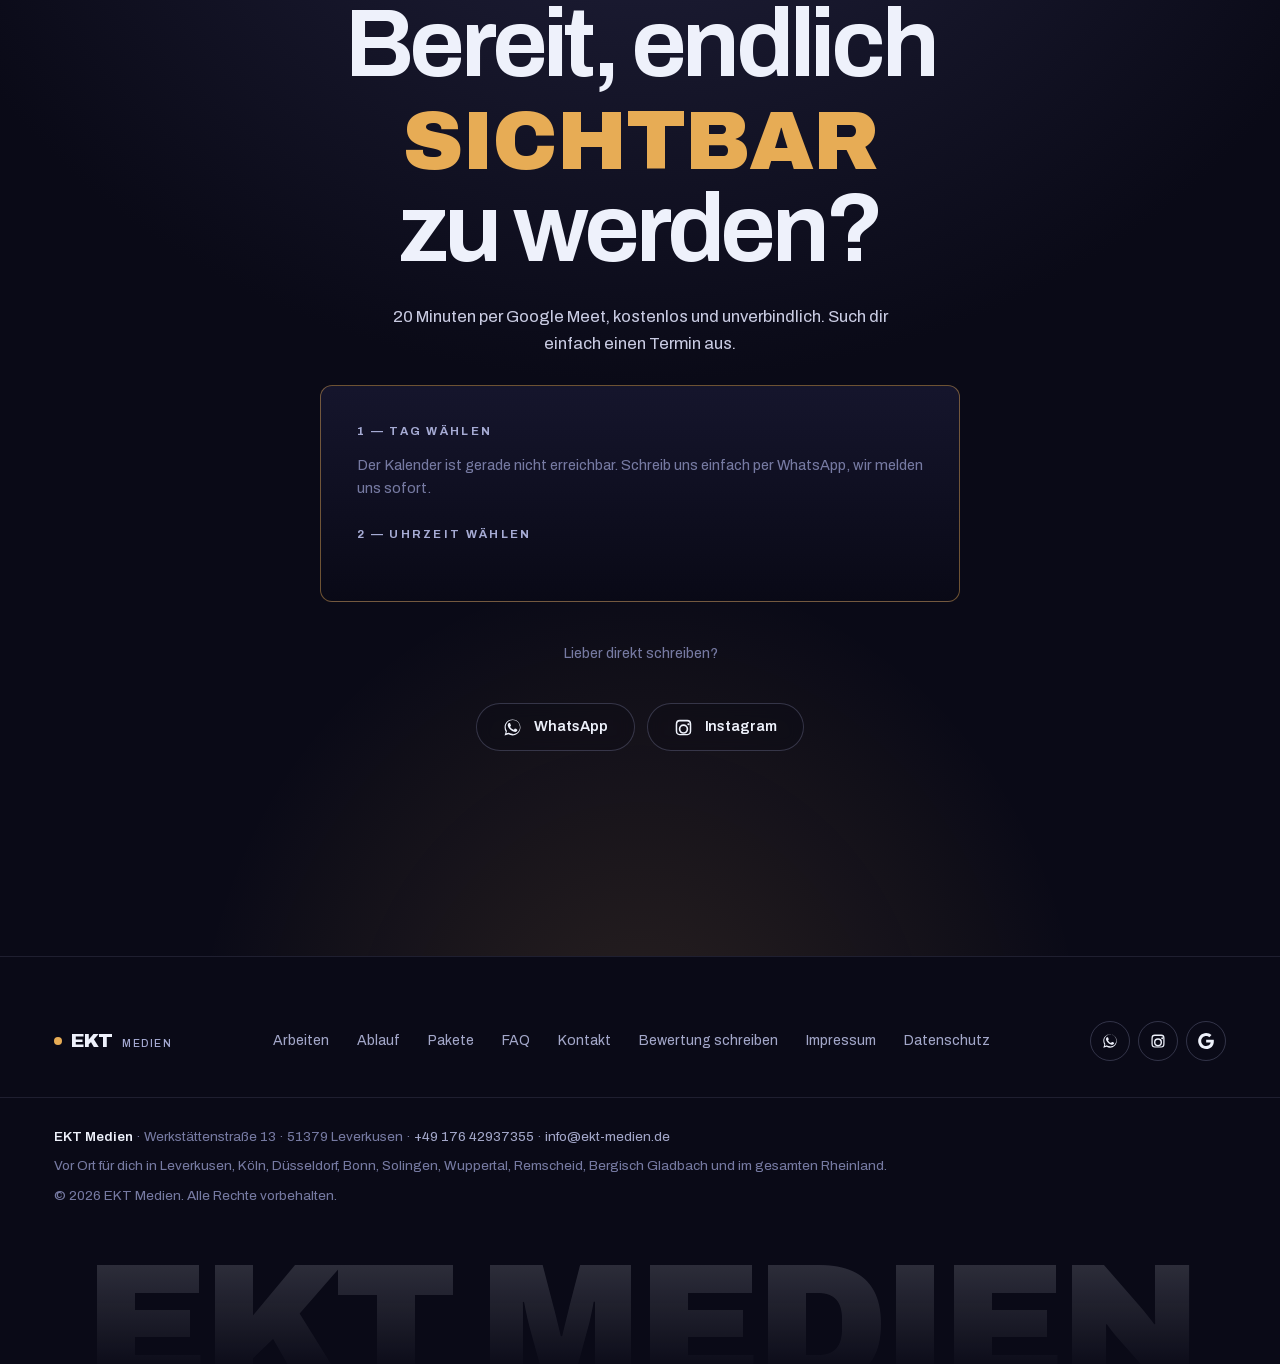
==== commit 93847b5e: "Paket-Video: Revive-Sequenz aus dem Original (Shirt, Nähmaschine, Stick-Logo, Logo-Karte) schnelldur" ====
--- a/index.html
+++ b/index.html
@@ -472,7 +472,7 @@
       </div>
       <div class="plan reveal">
         <div class="media plan-video">
-          <video data-src="assets/video/formats/schnelldurchlauf-v2.mp4" data-poster="assets/video/posters/schnelldurchlauf-v2.webp" muted loop playsinline preload="none"></video>
+          <video data-src="assets/video/formats/schnelldurchlauf-v3.mp4" data-poster="assets/video/posters/schnelldurchlauf-v3.webp" muted loop playsinline preload="none"></video>
           <span class="plan-tag" id="planTag">Imagefilm</span>
         </div>
         <span class="label">Projekt oder Kampagne</span>
--- a/styles.css
+++ b/styles.css
@@ -237,6 +237,14 @@
     radial-gradient(95% 80% at 16% -18%, var(--indigo-500) 0%, var(--indigo-600) 26%, var(--indigo-700) 48%, var(--indigo-800) 68%, var(--indigo-900) 88%, var(--bg) 100%);
 }
 .hero-particles { position: absolute; inset: 0; width: 100%; height: 100%; display: block; pointer-events: none; z-index: 0; }
+/* Startsequenz (app.js setzt .is-ready, sobald Schriften + Layout stehen): Einblendungen warten bis dahin,
+   damit sie nicht in den ersten Seitenaufbau hinein ruckeln; die Partikel blenden danach weich ein. */
+.js:not(.is-ready) .hero-title .line > span,
+.js:not(.is-ready) .hero-bottom,
+.js:not(.is-ready) .hero-stats,
+.js:not(.is-ready) .hero-top { animation-play-state: paused; }
+.js .hero-particles { opacity: 0; transition: opacity 1.6s var(--ease) .5s; }
+.js.is-ready .hero-particles { opacity: 1; }
 .hero-inner {
   position: relative; z-index: 1;
   min-height: 100svh;
@@ -289,9 +297,10 @@
    schneidet der Hero-Rand die Zahlen unten ab). Über die Einzel-Eigenschaften `translate` und
    `rotate`/`transform` auf Elementen ohne eigene Transform-Animation, damit die Einblend-Animationen
    nichts überschreiben. */
-.hero-inner { opacity: calc(1 - var(--hs, 0) * .7); }
+.hero-inner { opacity: calc(1 - var(--hs, 0) * .7); will-change: opacity; }
 .hero-title {
   transform-origin: 40% 70%;
+  will-change: transform; /* riesige Schrift einmal rastern, beim Scrollen nur verschieben */
   transform:
     perspective(1200px)
     rotateX(calc(var(--hy, 0) * -3.2deg))
@@ -718,6 +727,7 @@
 .lens-title {
   font-size: clamp(1.9rem, 4.2vw, 3.8rem); text-align: center; max-width: 16ch;
   opacity: var(--to, 0); filter: blur(var(--tb, 8px)); transform: translateY(var(--ty, 0px));
+  will-change: opacity, filter, transform; /* Unschärfe auf der Grafikkarte statt jedes Frame neu malen */
 }
 
 /* Sucher: Ecken + Kamera-Anzeigen am Rand der Bühne */
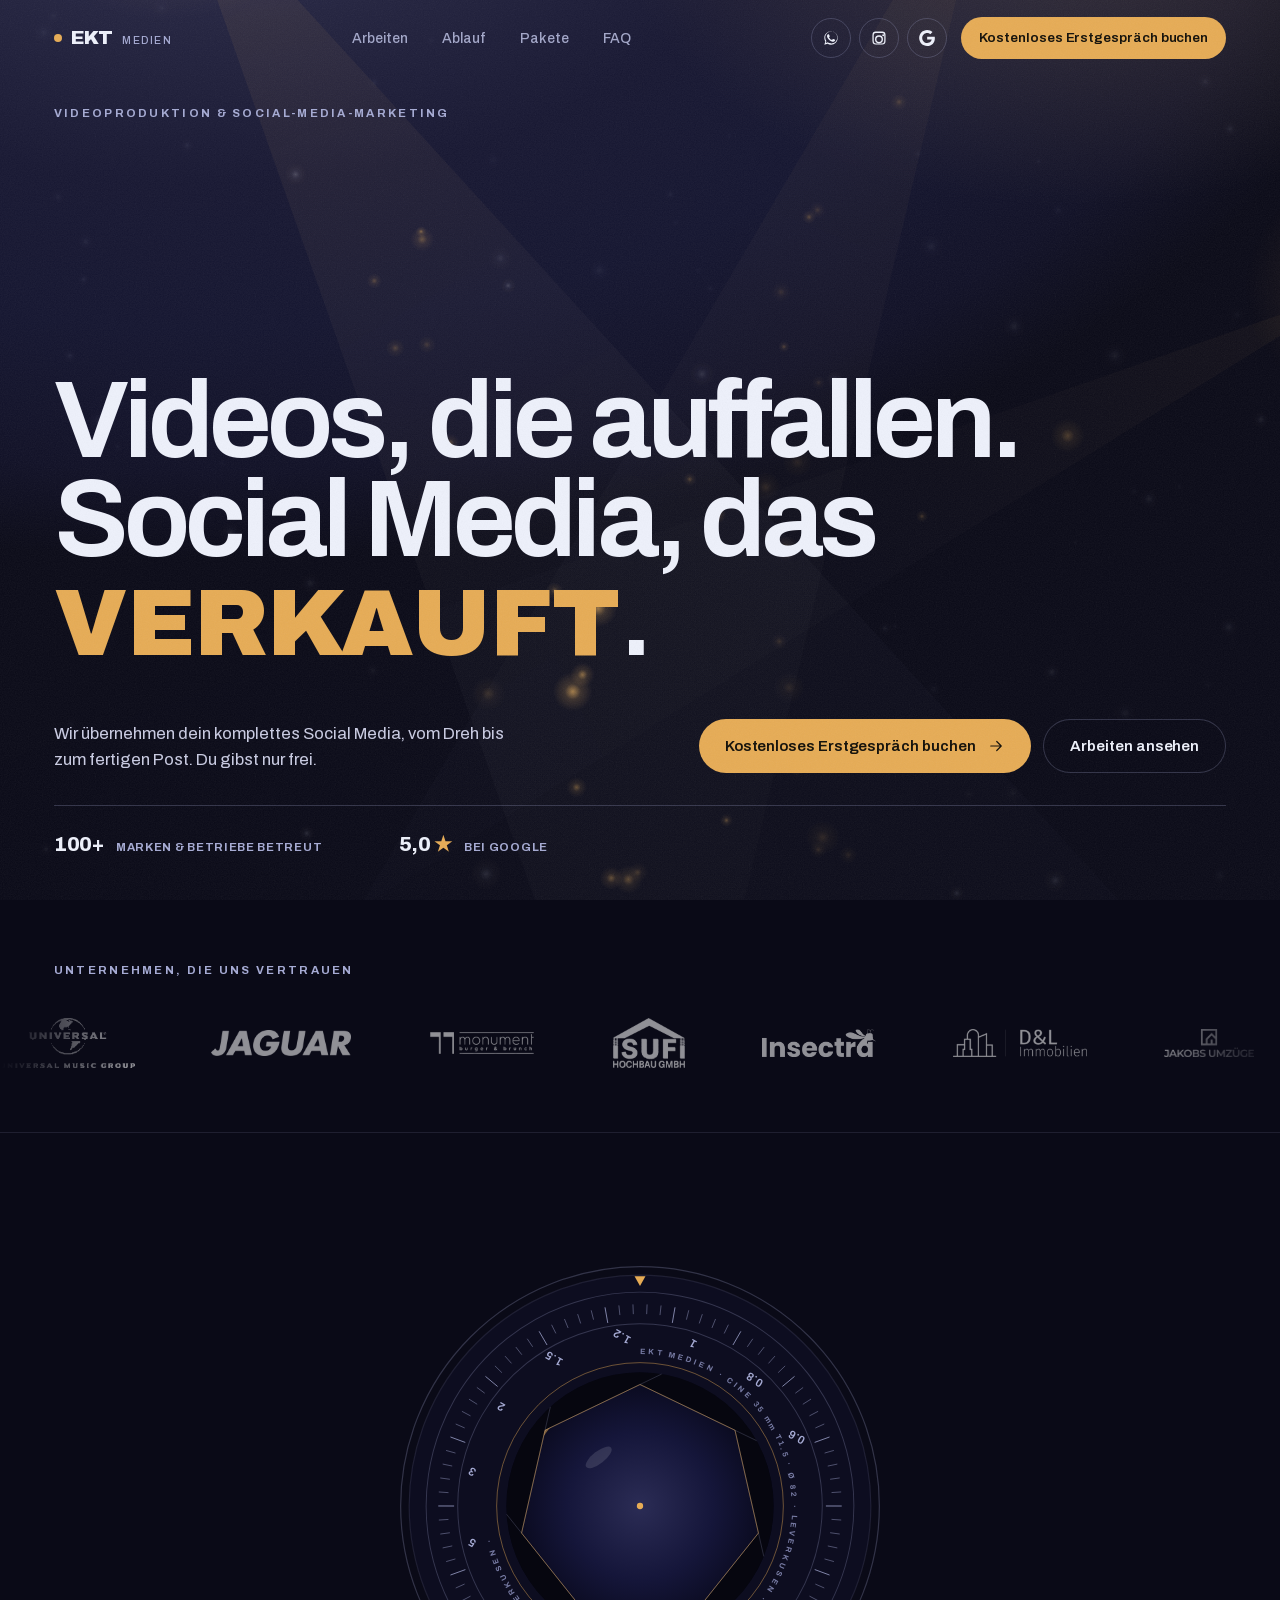
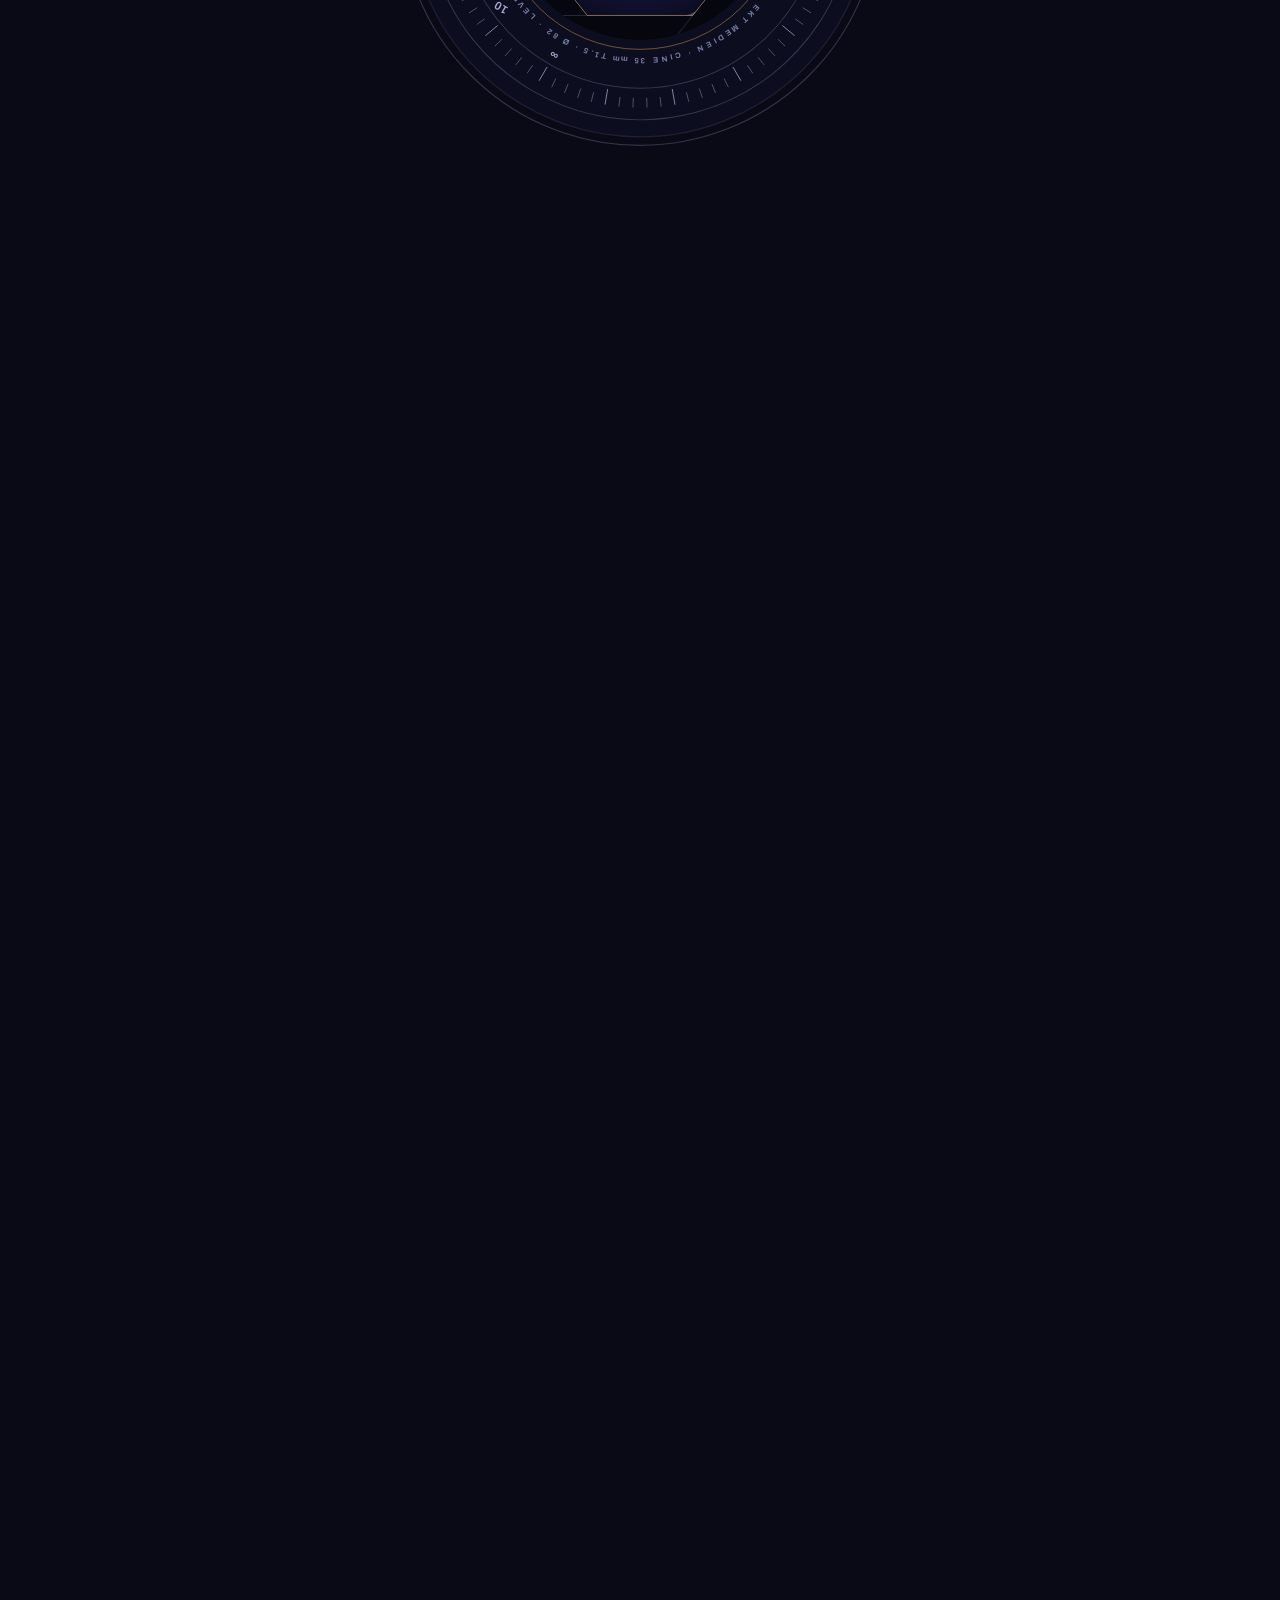
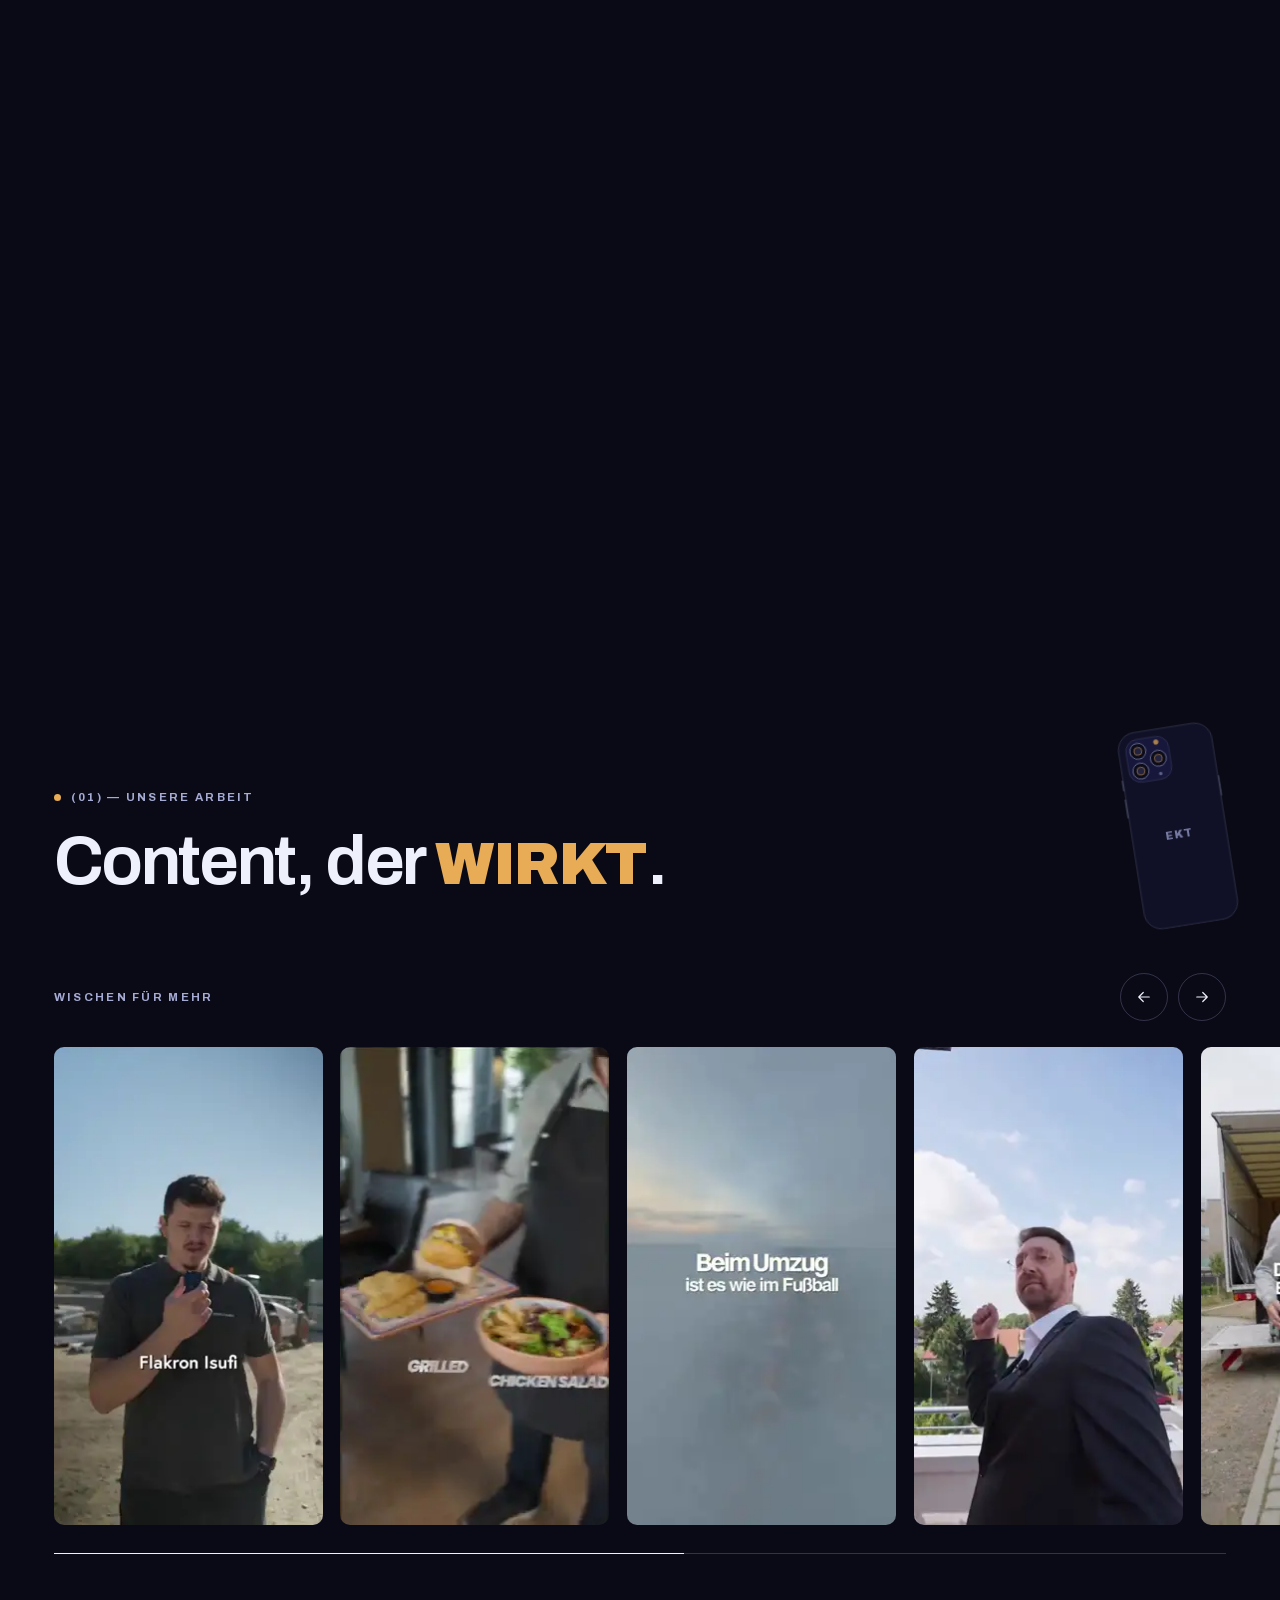
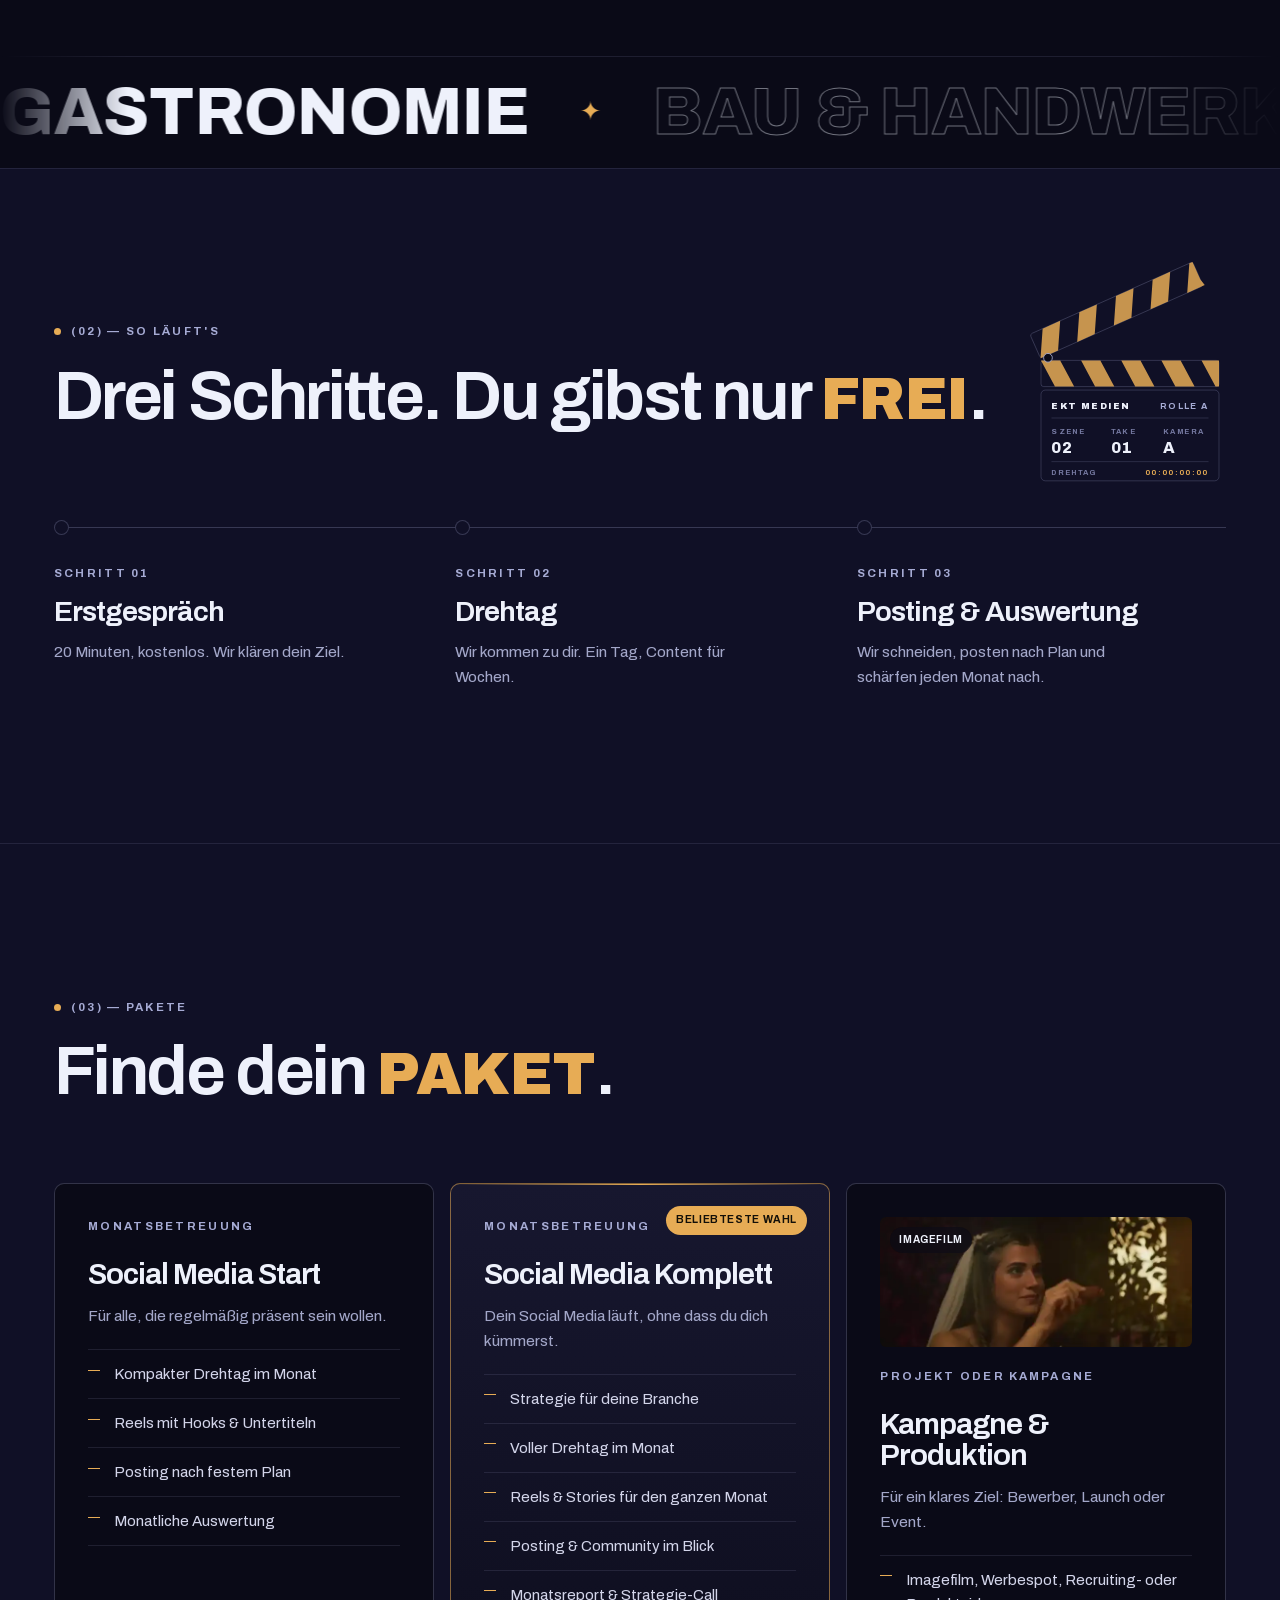
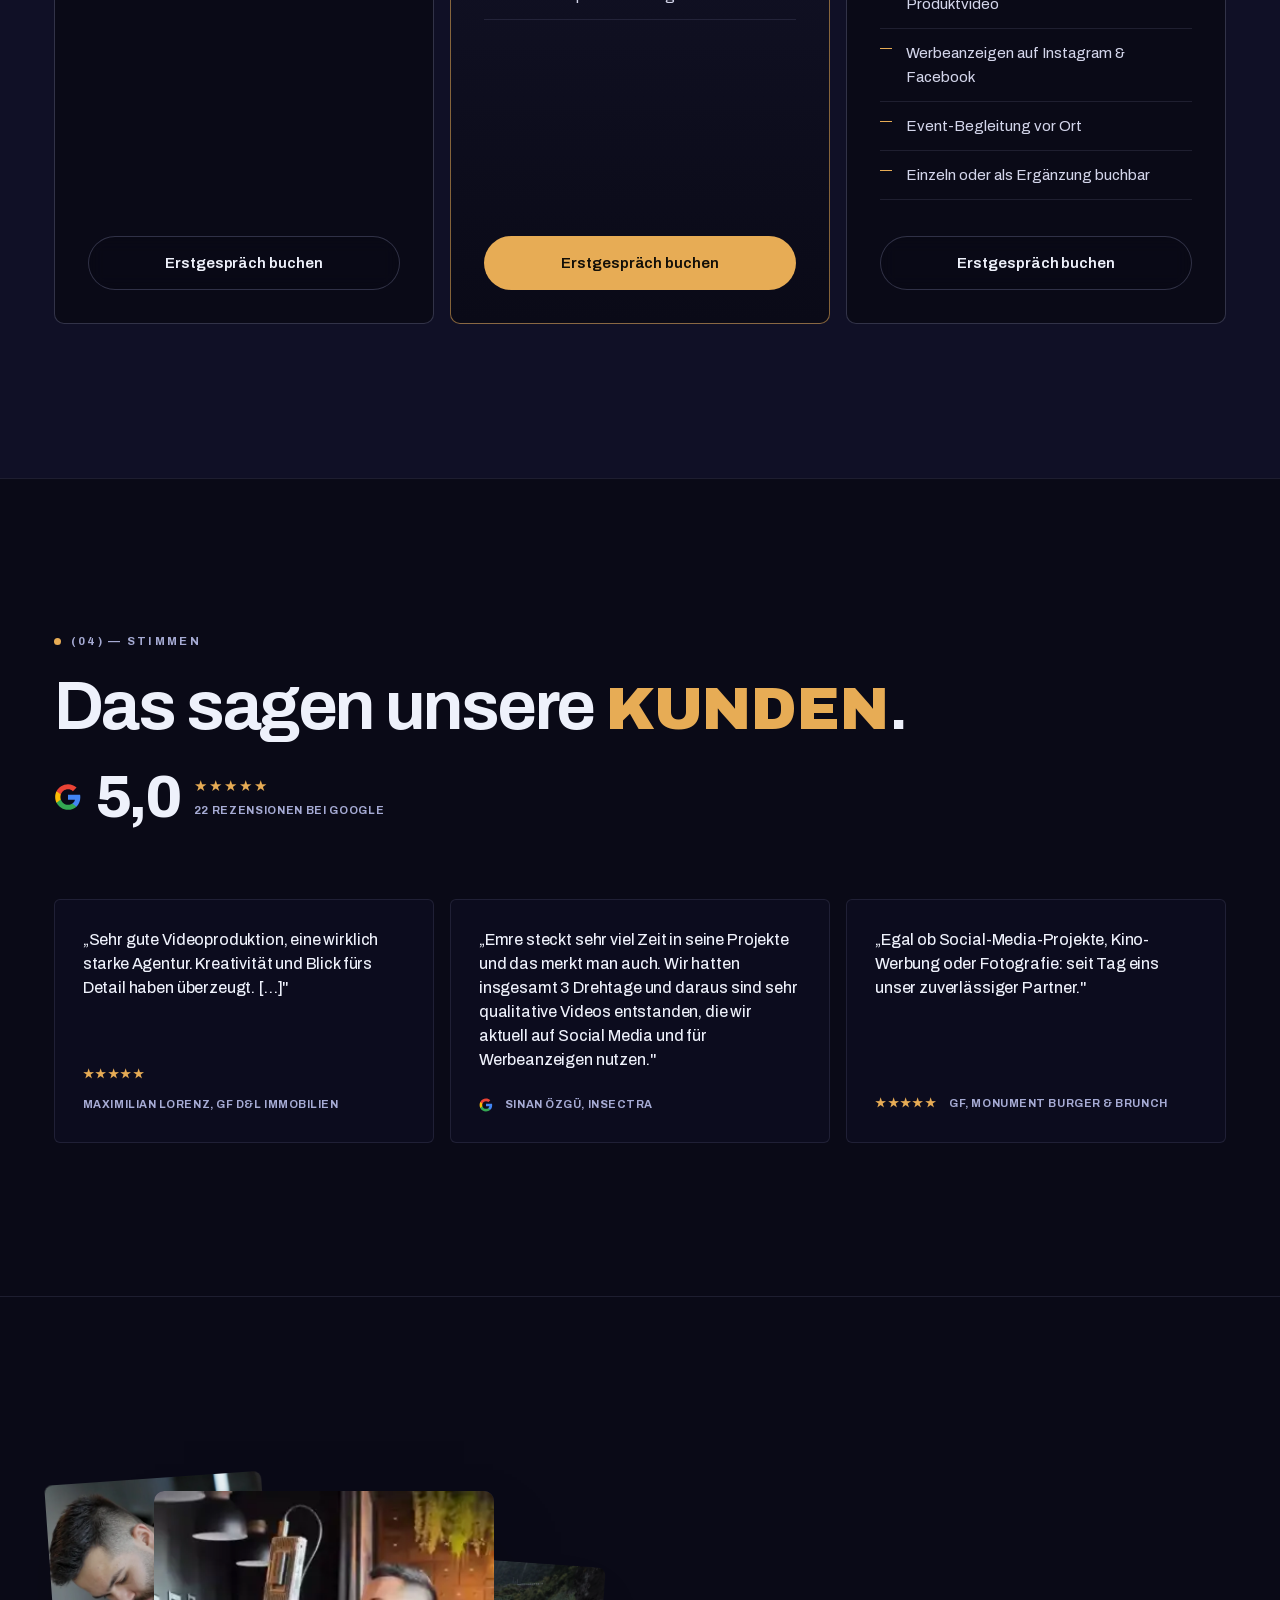
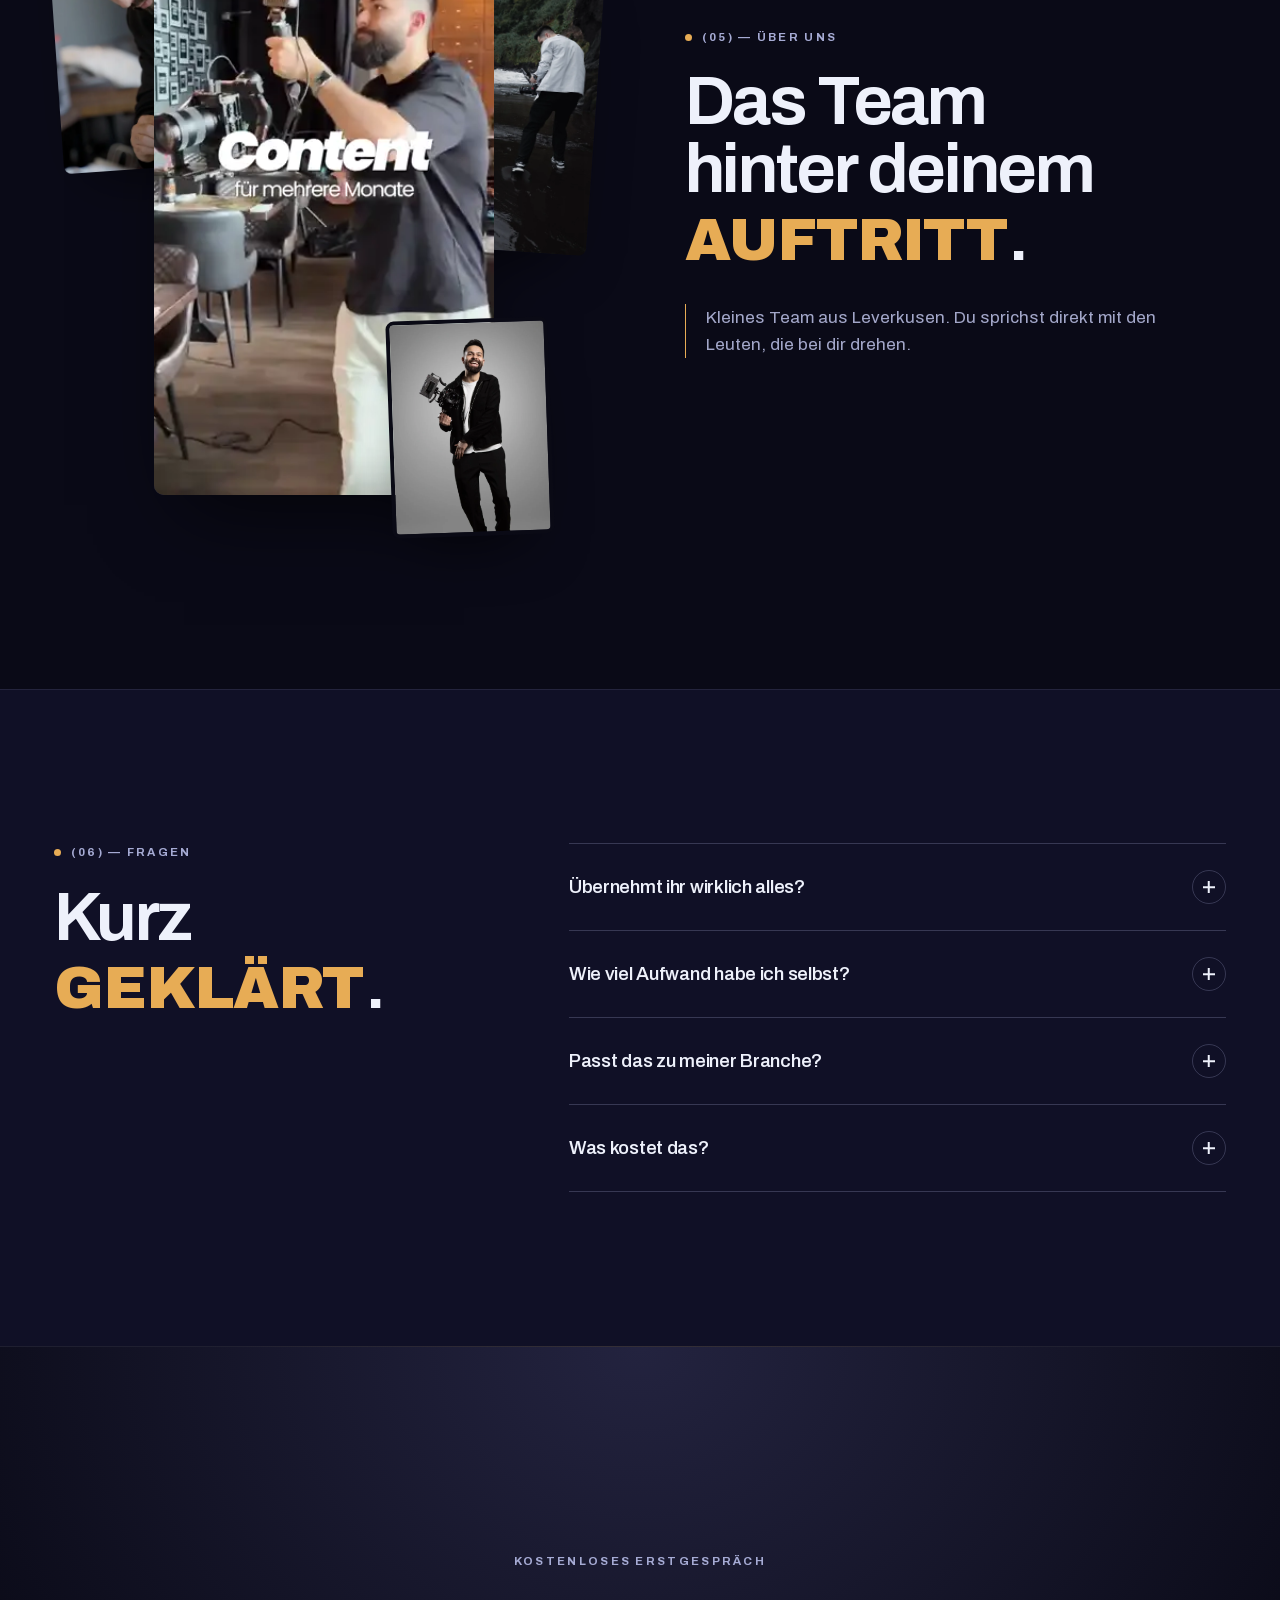
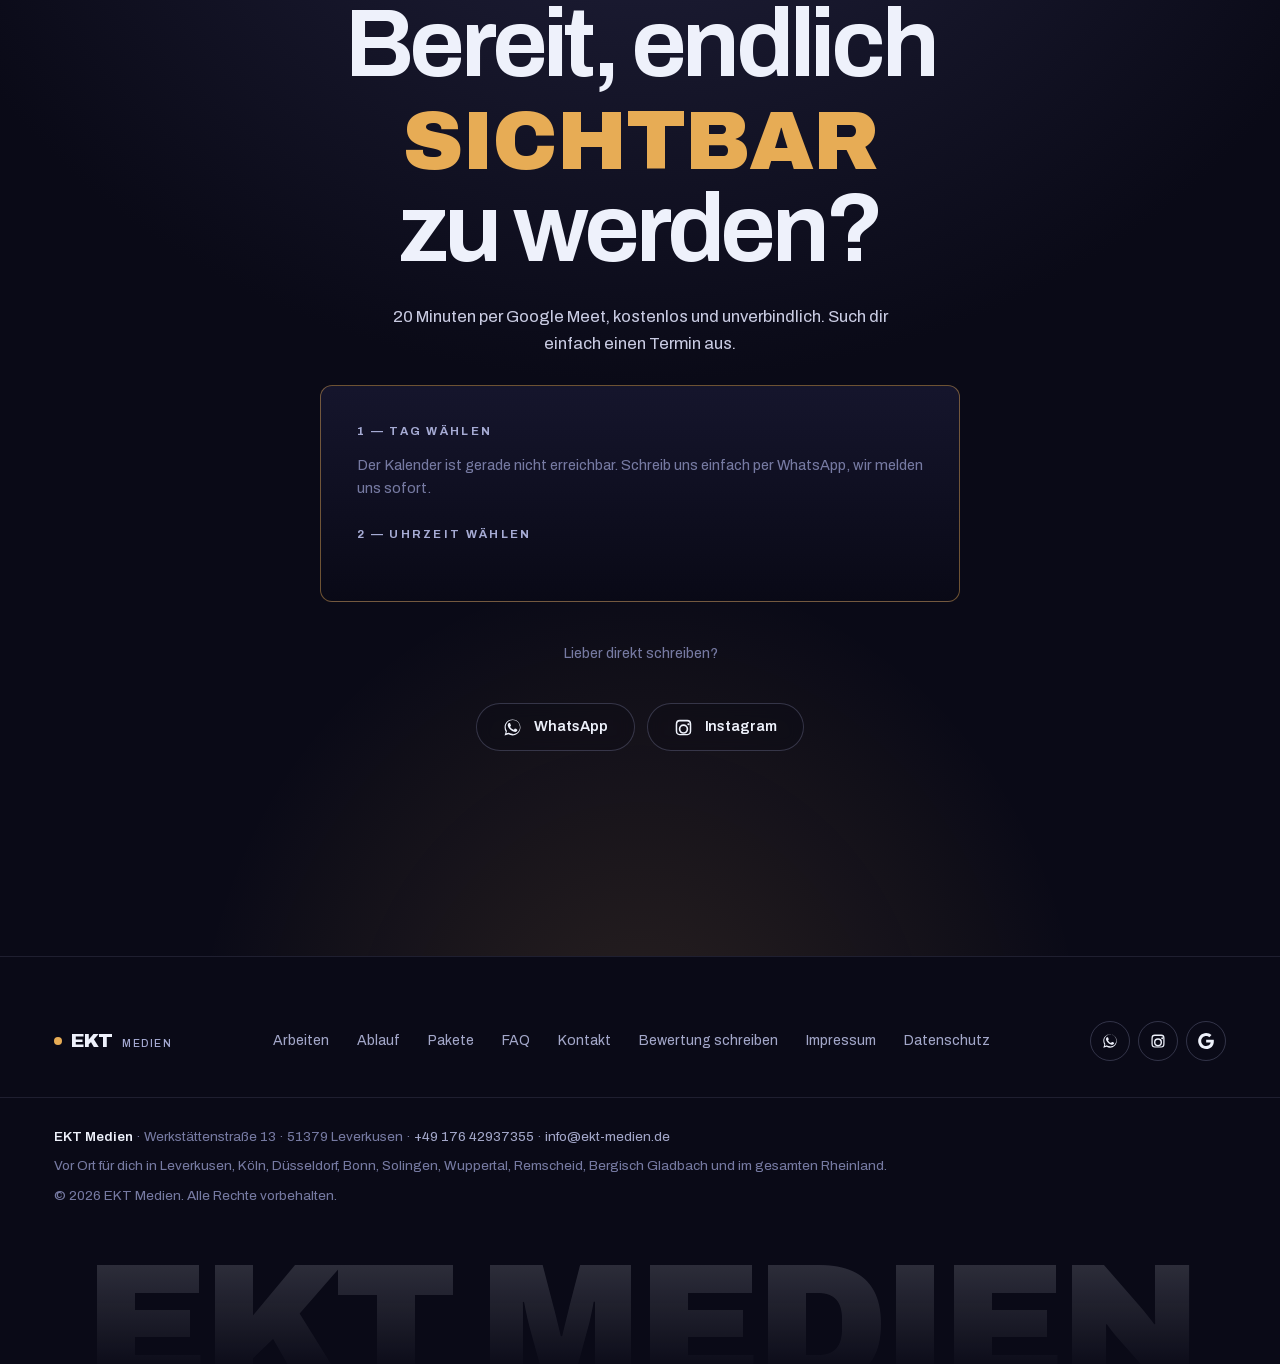
==== commit 8e8d6c2e: "Paket-Video: Werbespot-Schnittfehler am Anfang behoben schnelldurchlauf-v4.mp4: Werbespot jetzt 2,28" ====
--- a/index.html
+++ b/index.html
@@ -472,7 +472,7 @@
       </div>
       <div class="plan reveal">
         <div class="media plan-video">
-          <video data-src="assets/video/formats/schnelldurchlauf-v3.mp4" data-poster="assets/video/posters/schnelldurchlauf-v3.webp" muted loop playsinline preload="none"></video>
+          <video data-src="assets/video/formats/schnelldurchlauf-v4.mp4" data-poster="assets/video/posters/schnelldurchlauf-v4.webp" muted loop playsinline preload="none"></video>
           <span class="plan-tag" id="planTag">Imagefilm</span>
         </div>
         <span class="label">Projekt oder Kampagne</span>
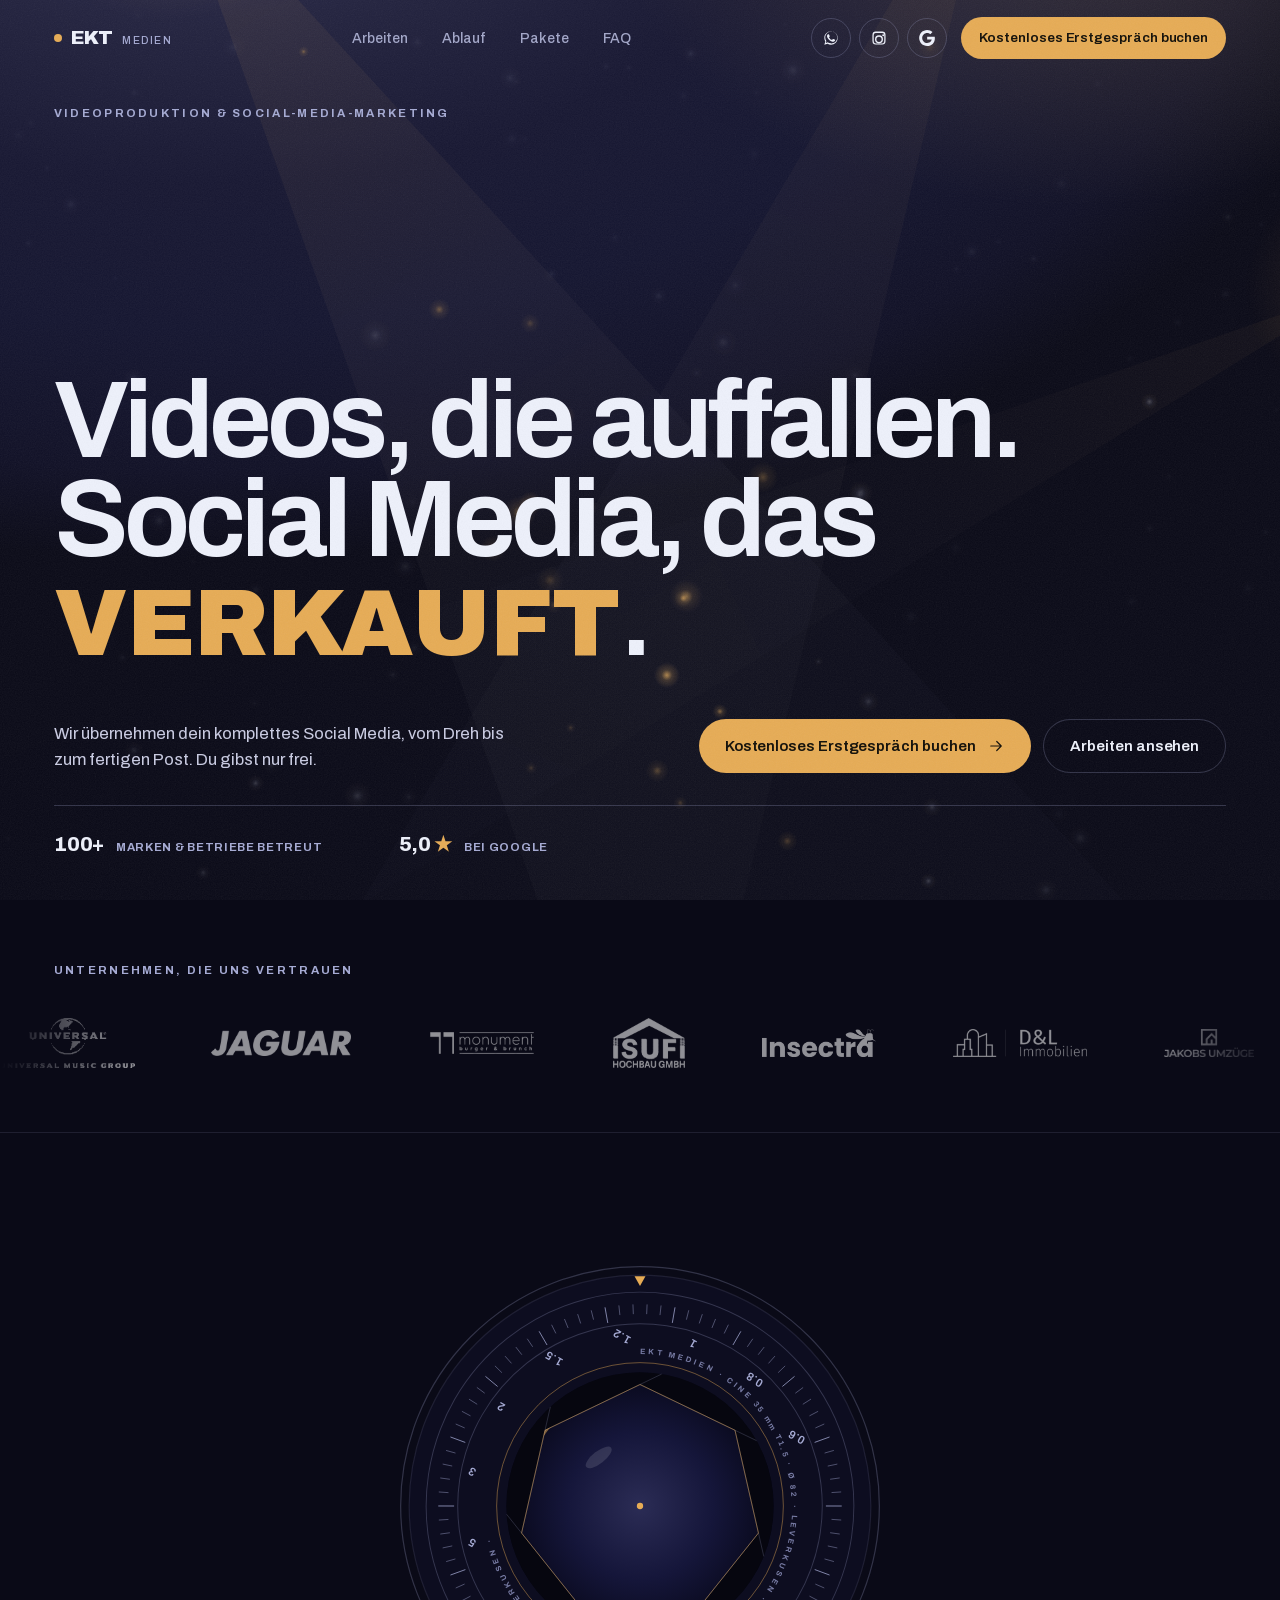
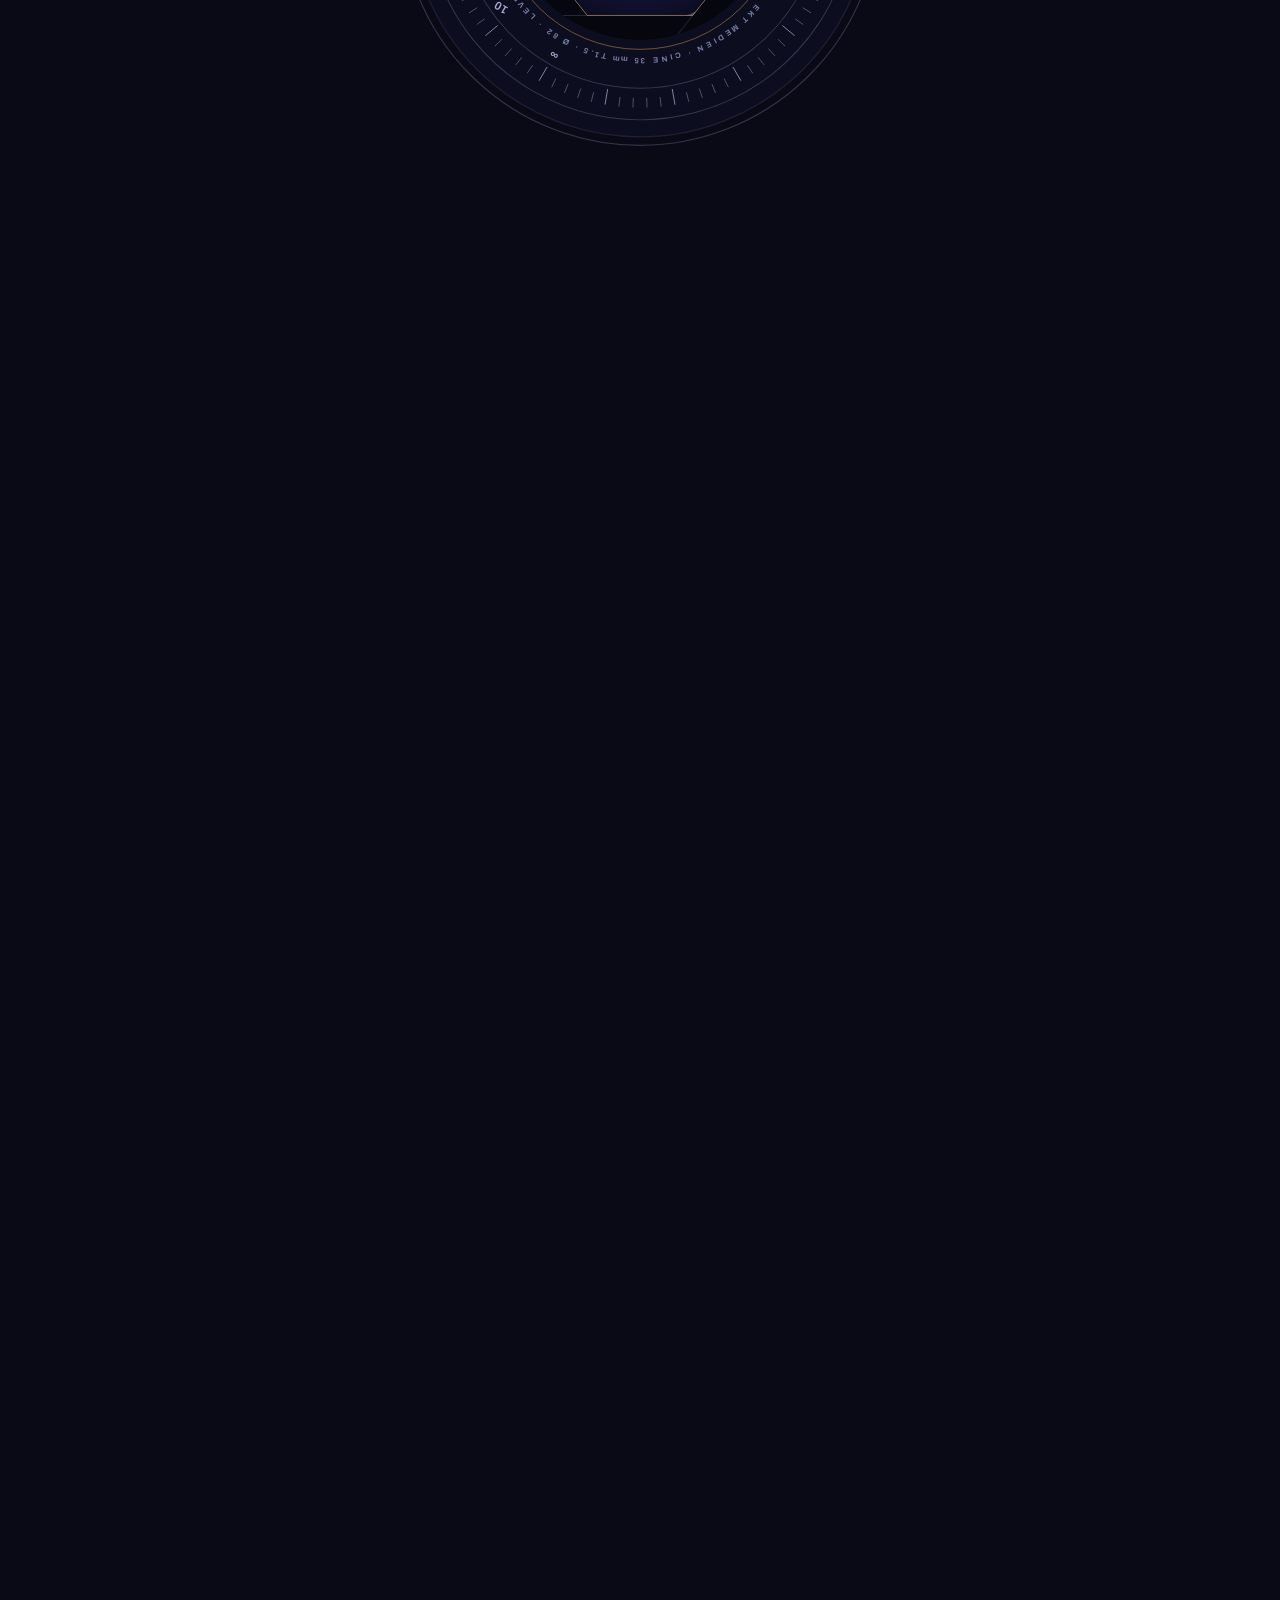
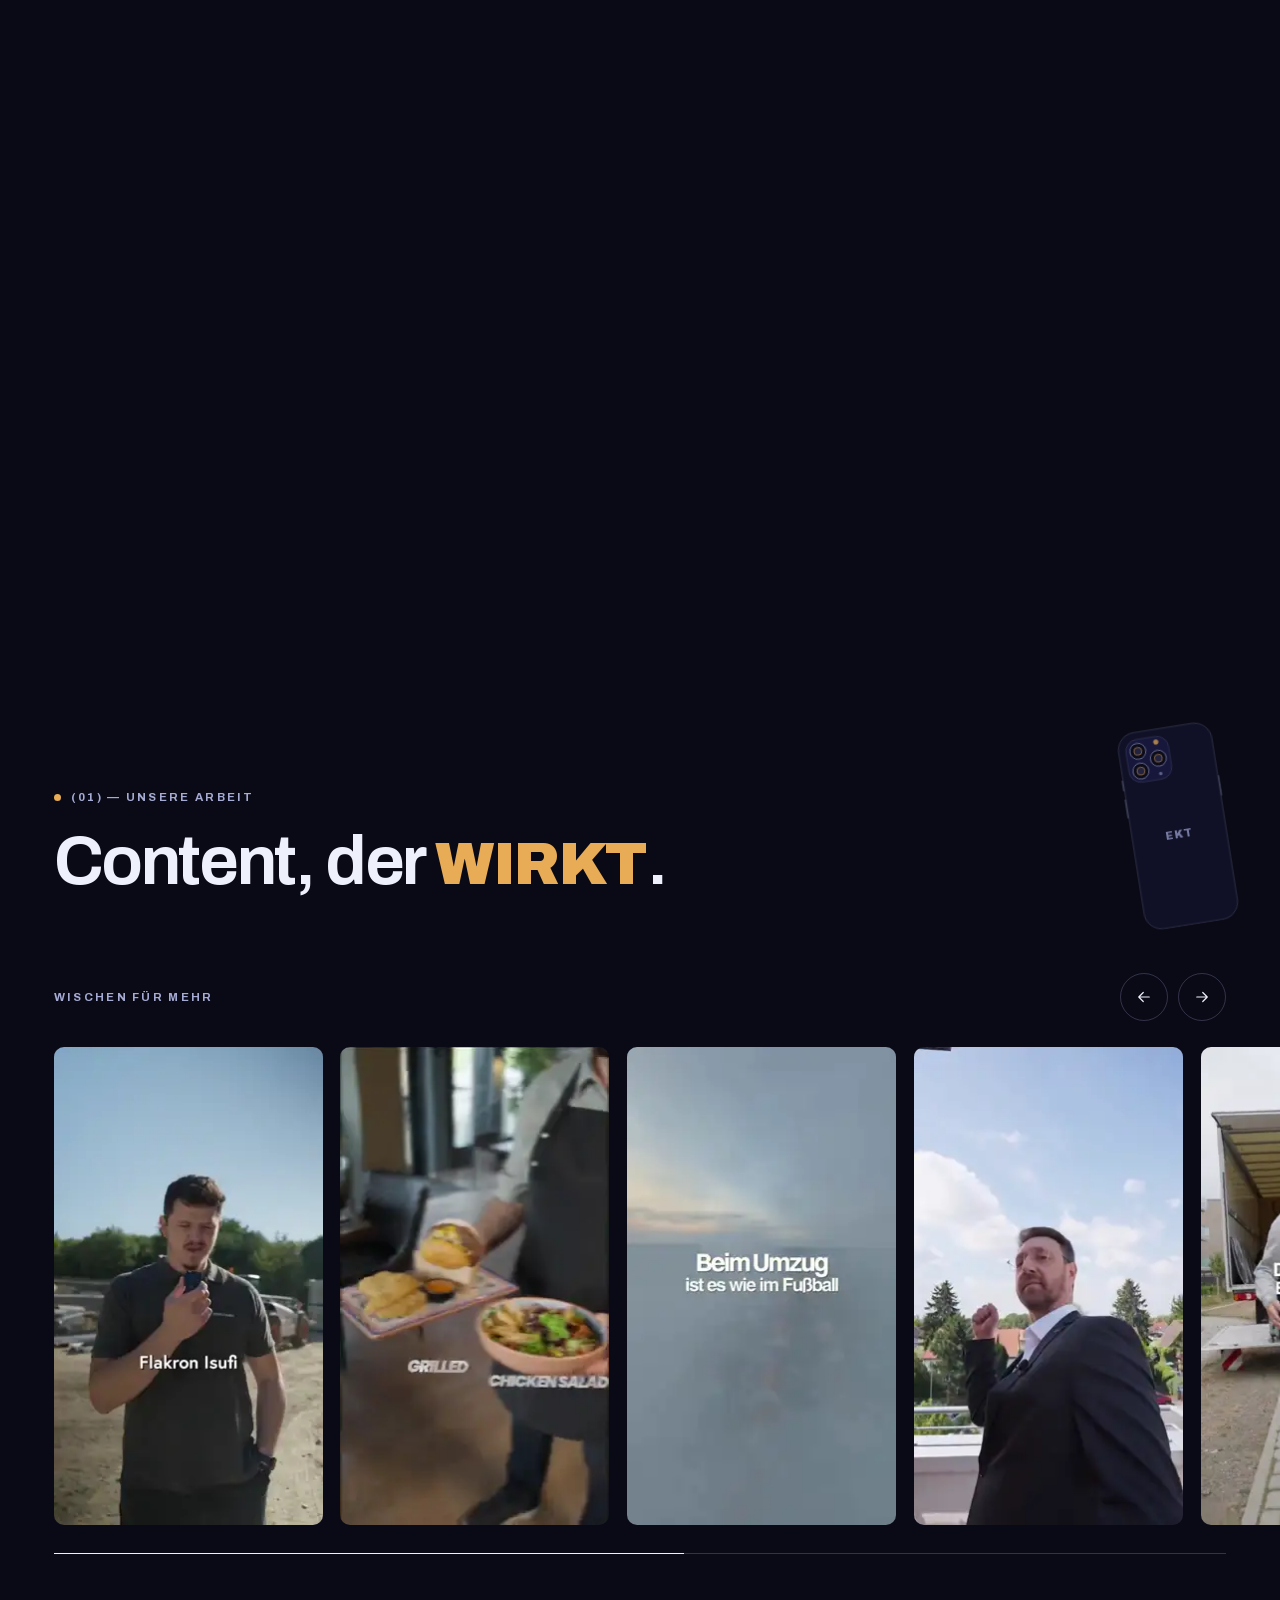
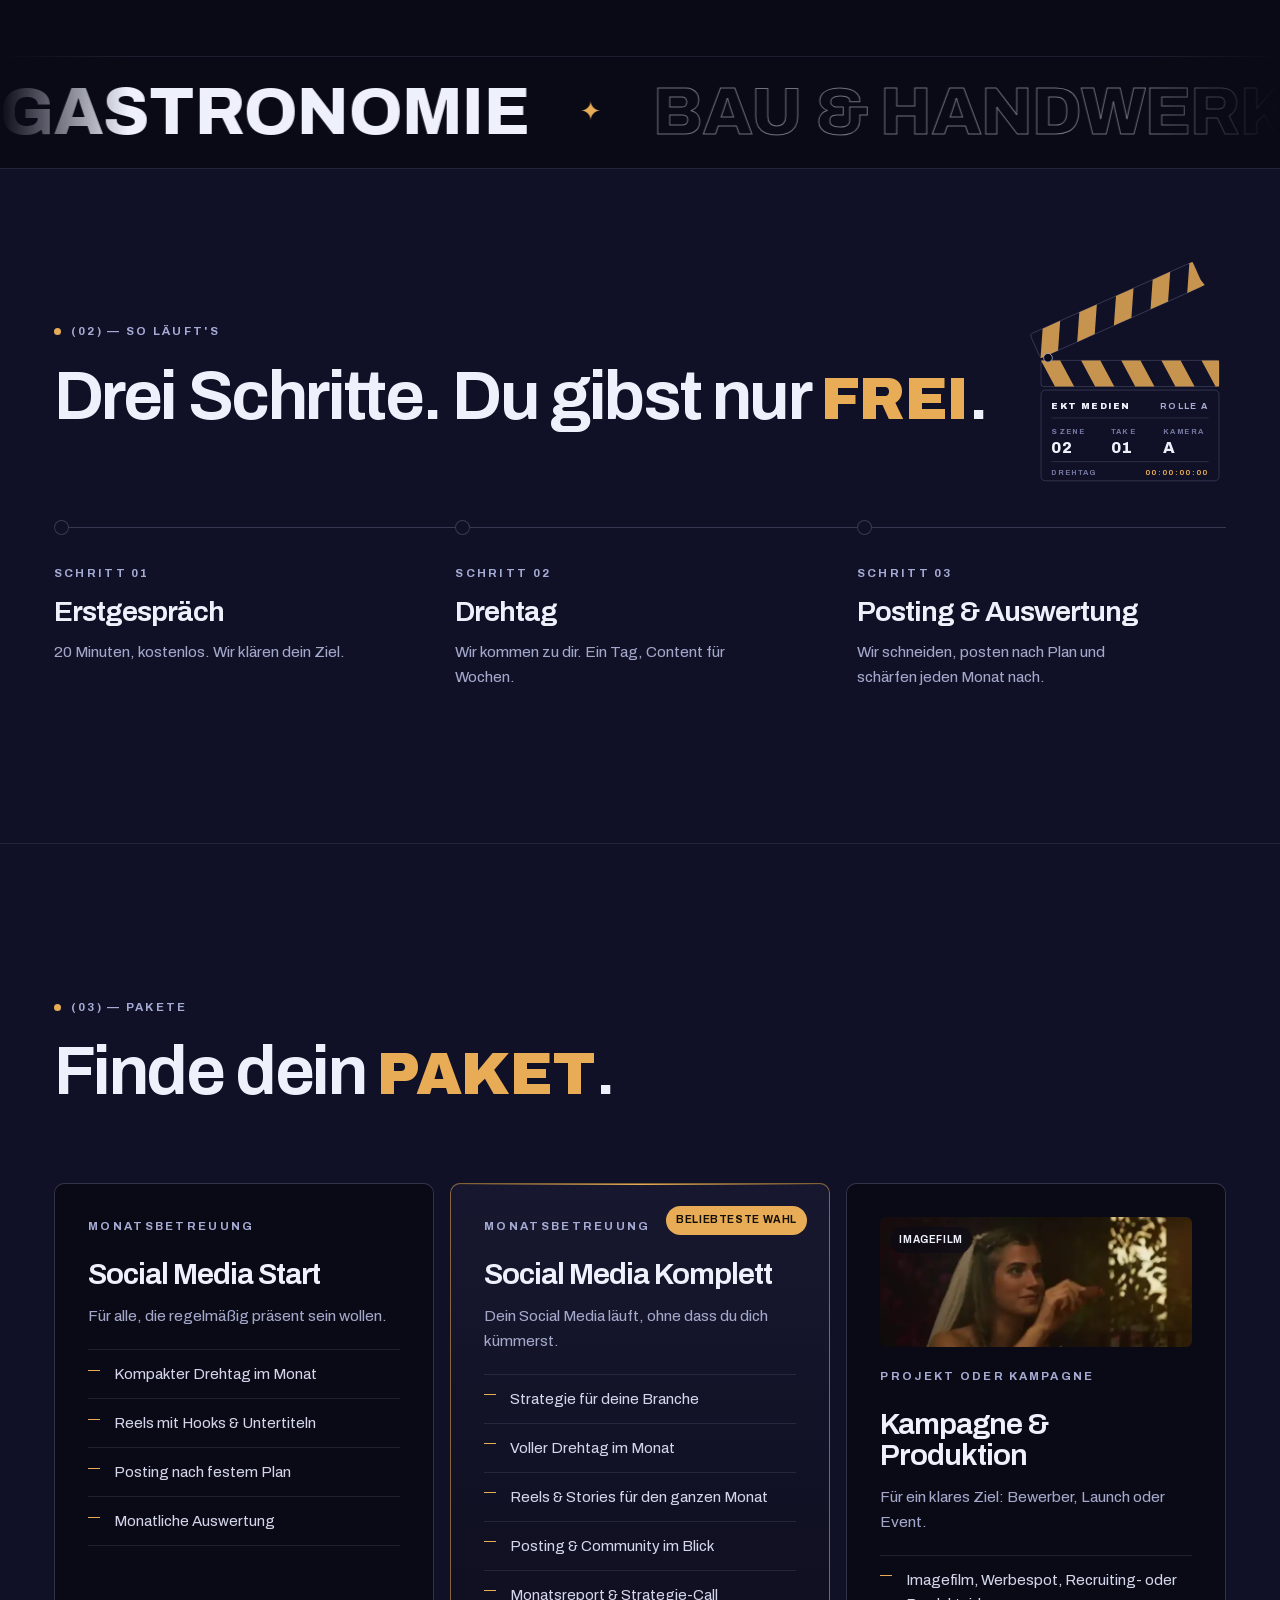
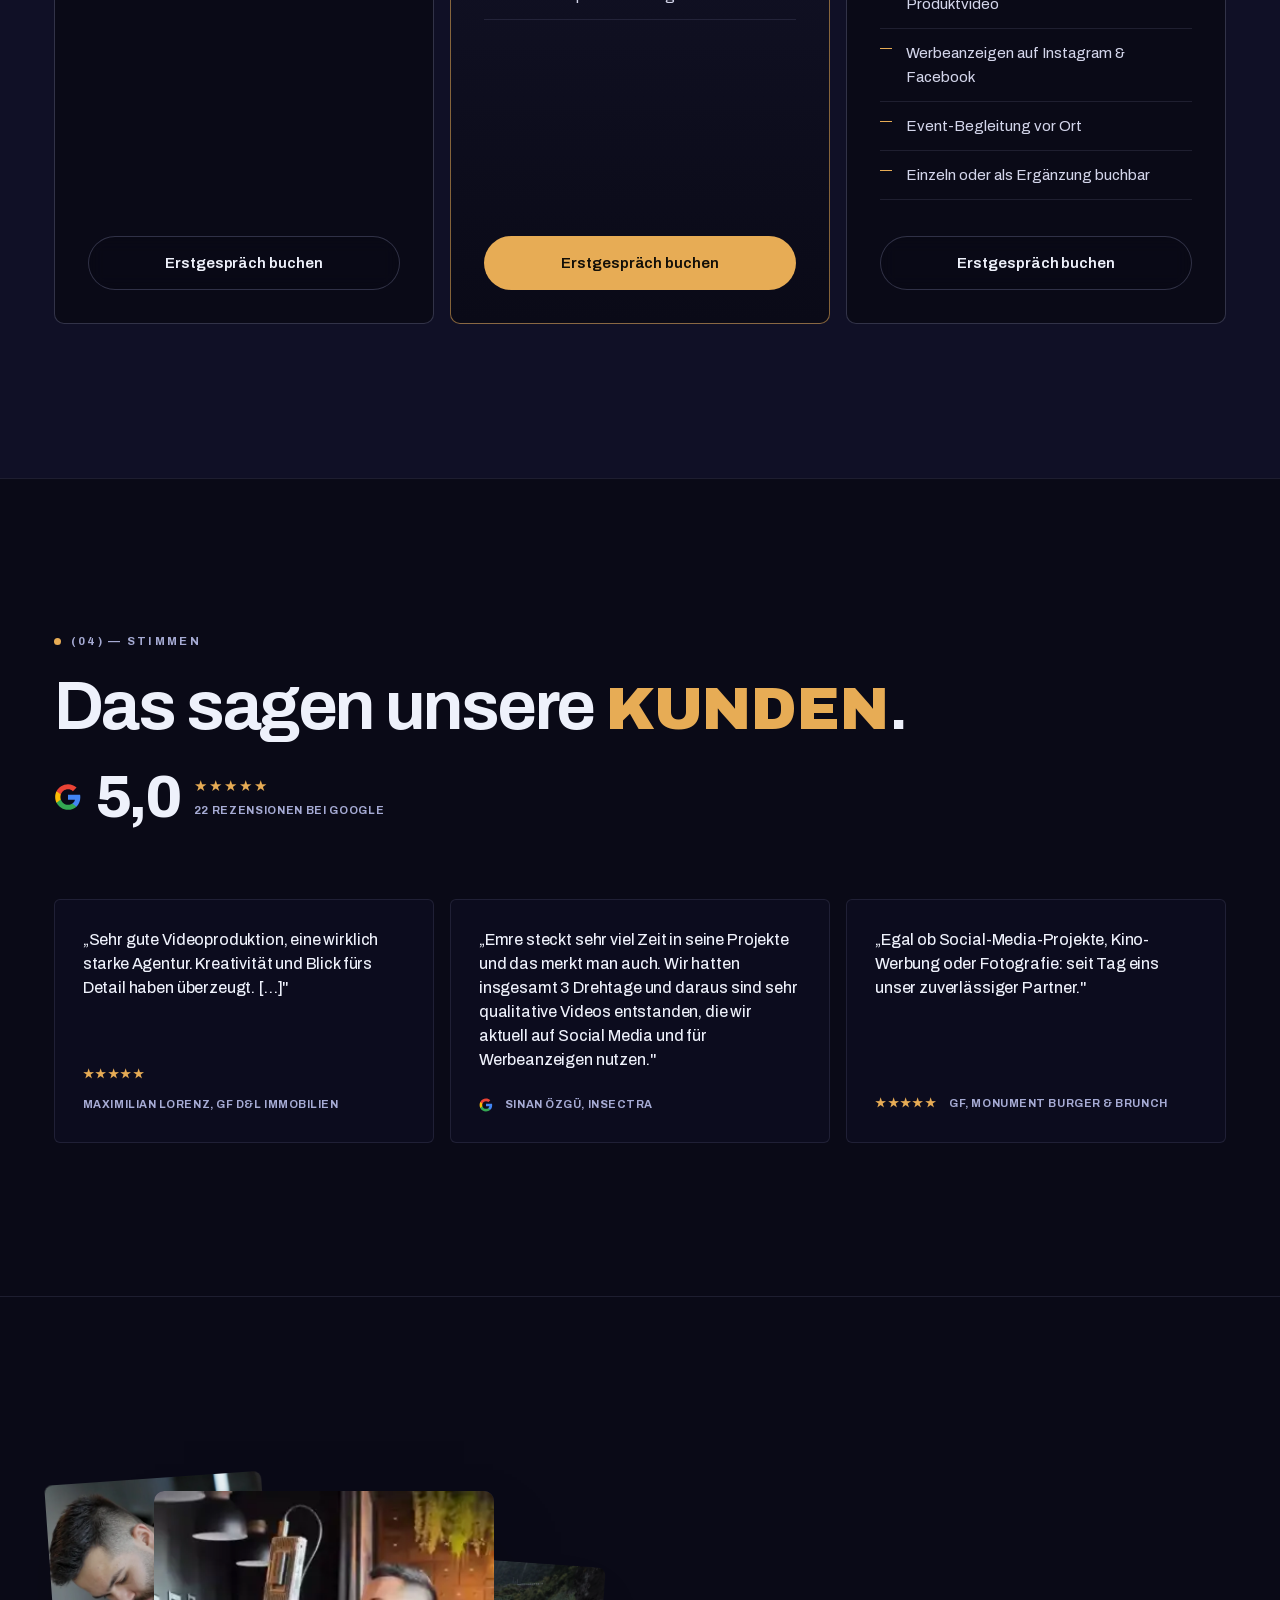
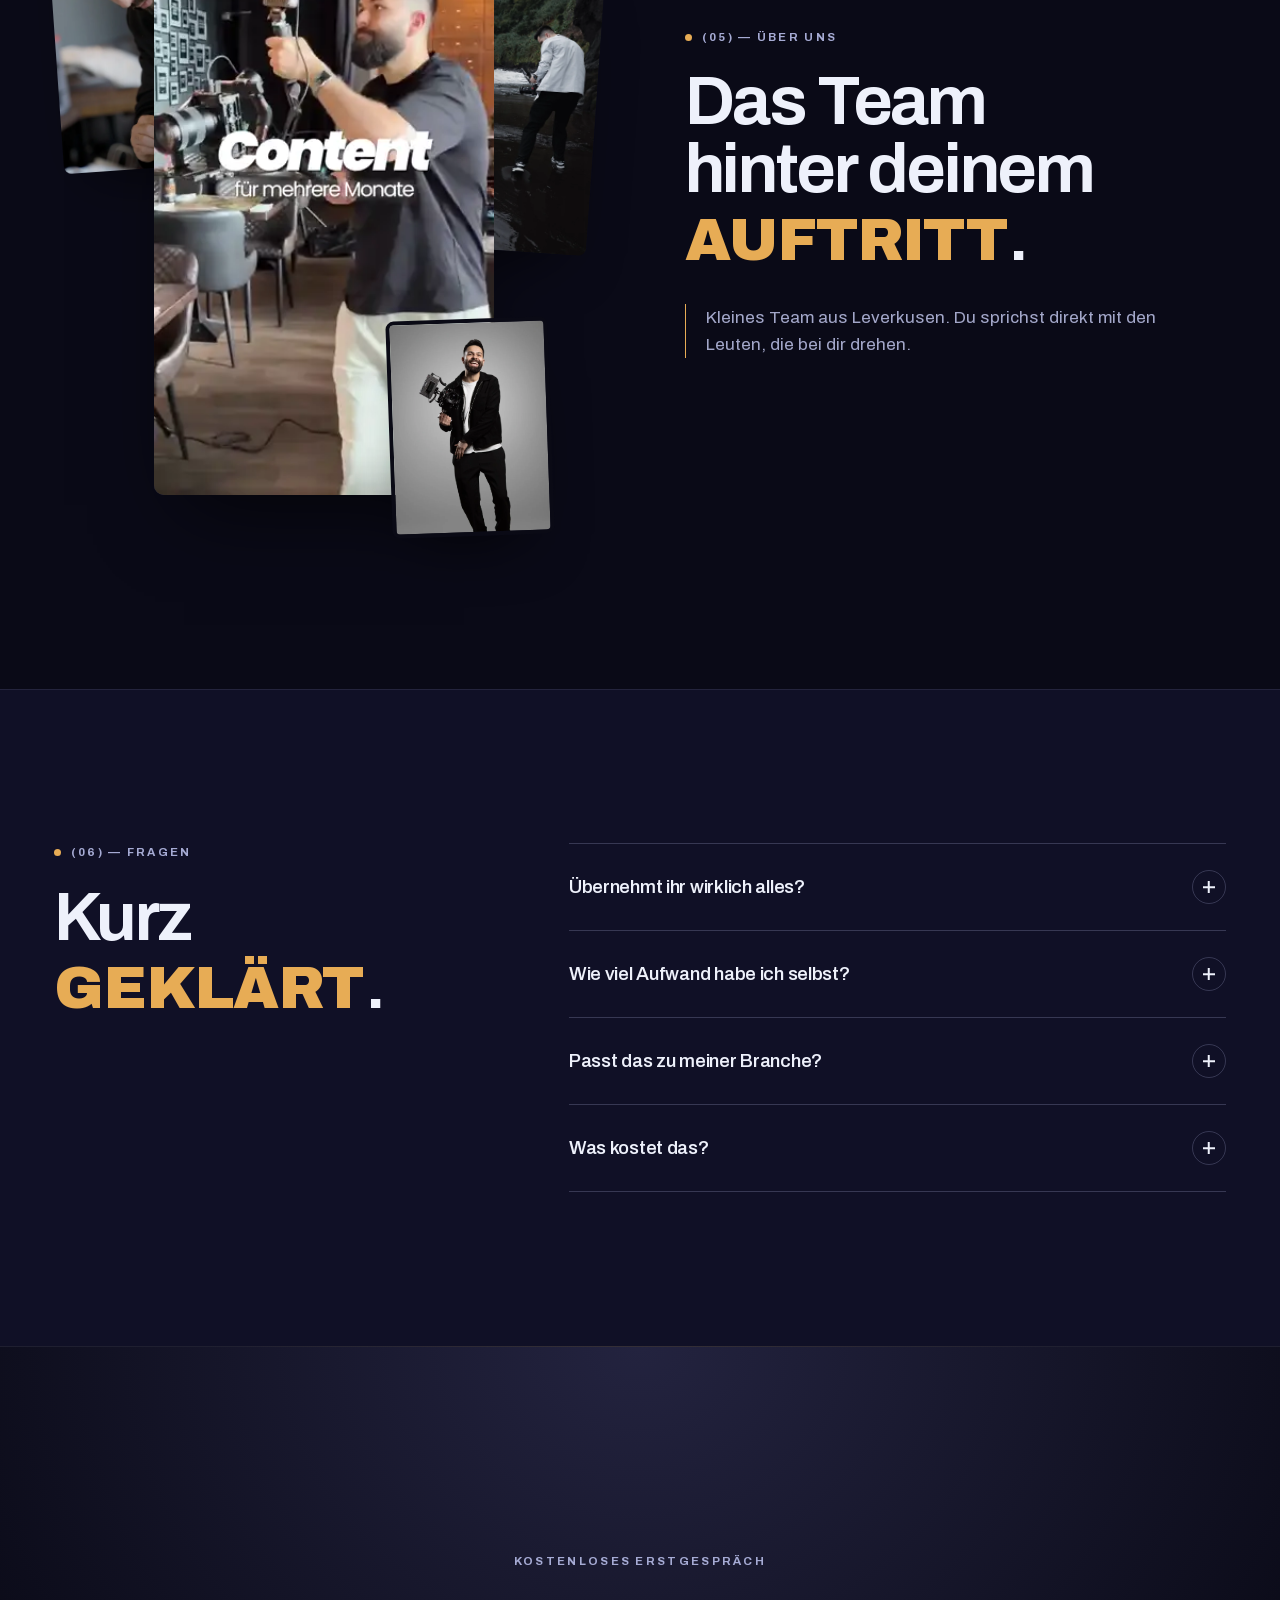
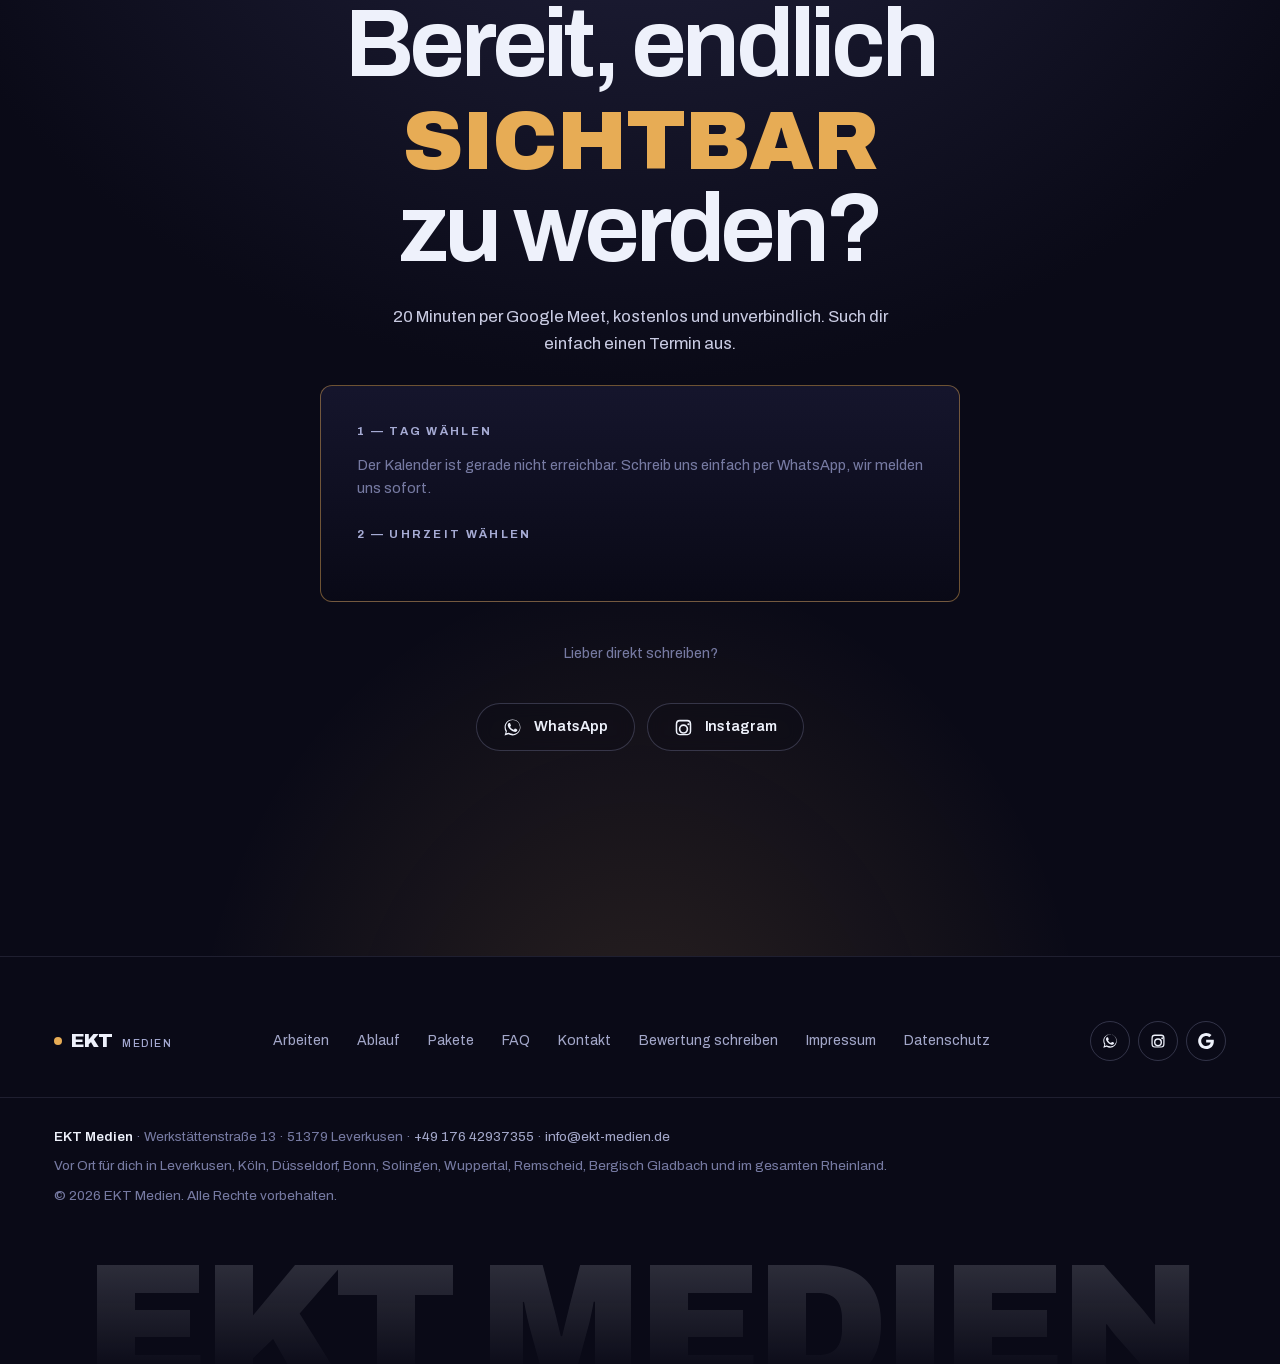
==== commit 45ea57f3: "Paket-Video: Produktvideo durch Jaguar Signature ersetzt (4,6 s statt 2 s) schnelldurchlauf-v5.mp4: " ====
--- a/index.html
+++ b/index.html
@@ -472,7 +472,7 @@
       </div>
       <div class="plan reveal">
         <div class="media plan-video">
-          <video data-src="assets/video/formats/schnelldurchlauf-v4.mp4" data-poster="assets/video/posters/schnelldurchlauf-v4.webp" muted loop playsinline preload="none"></video>
+          <video data-src="assets/video/formats/schnelldurchlauf-v5.mp4" data-poster="assets/video/posters/schnelldurchlauf-v5.webp" muted loop playsinline preload="none"></video>
           <span class="plan-tag" id="planTag">Imagefilm</span>
         </div>
         <span class="label">Projekt oder Kampagne</span>
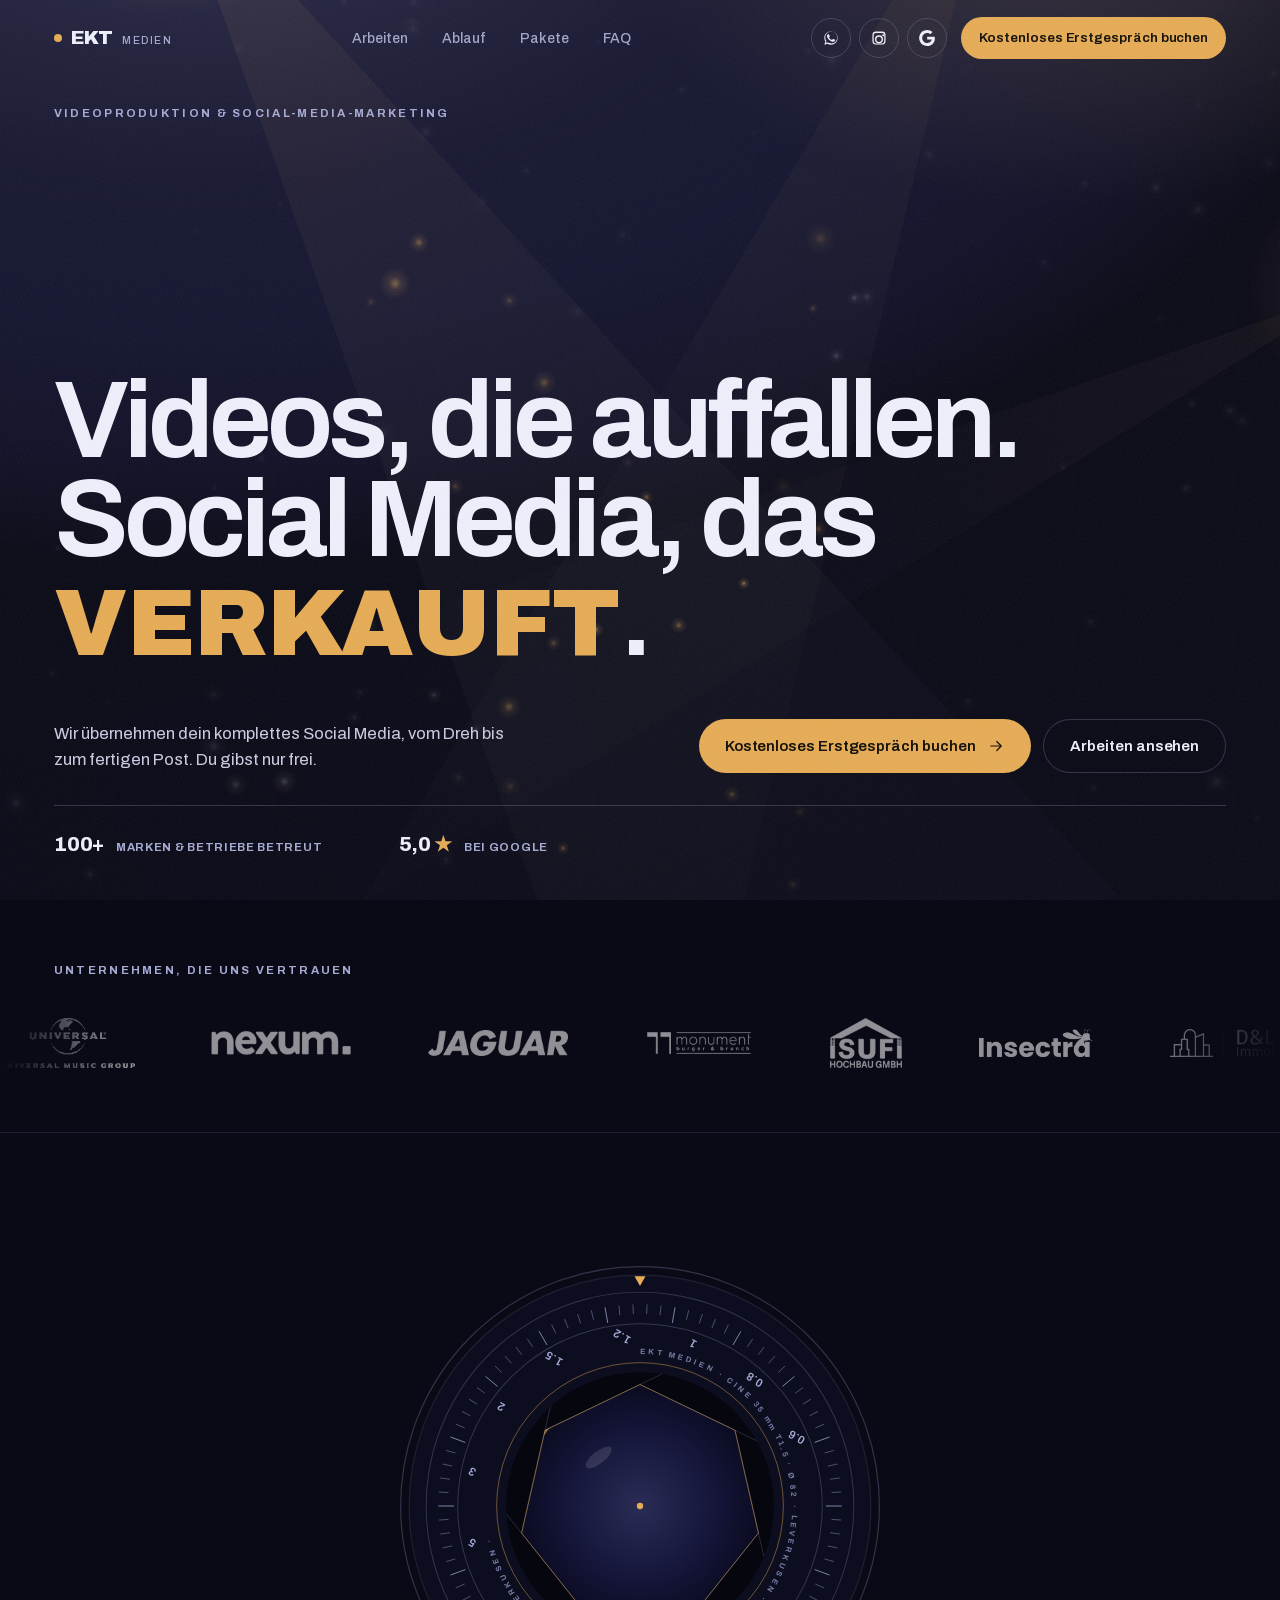
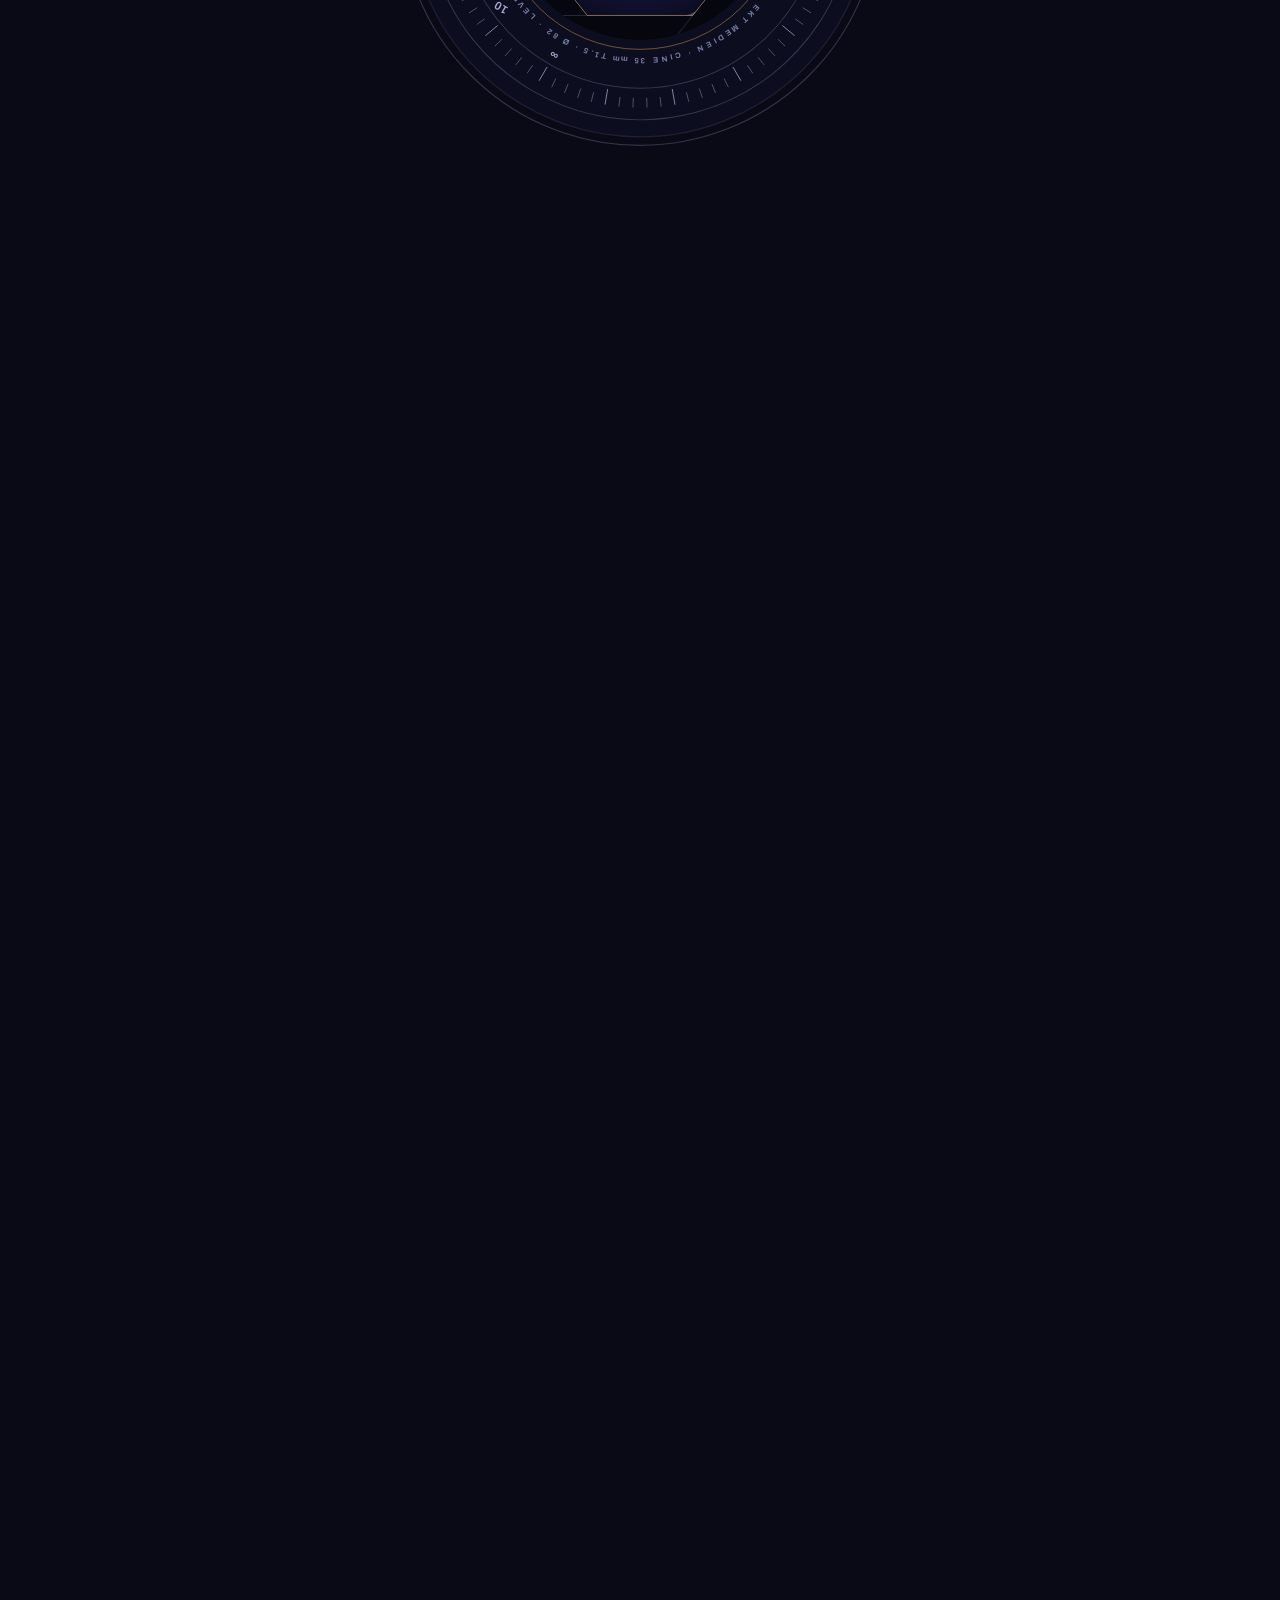
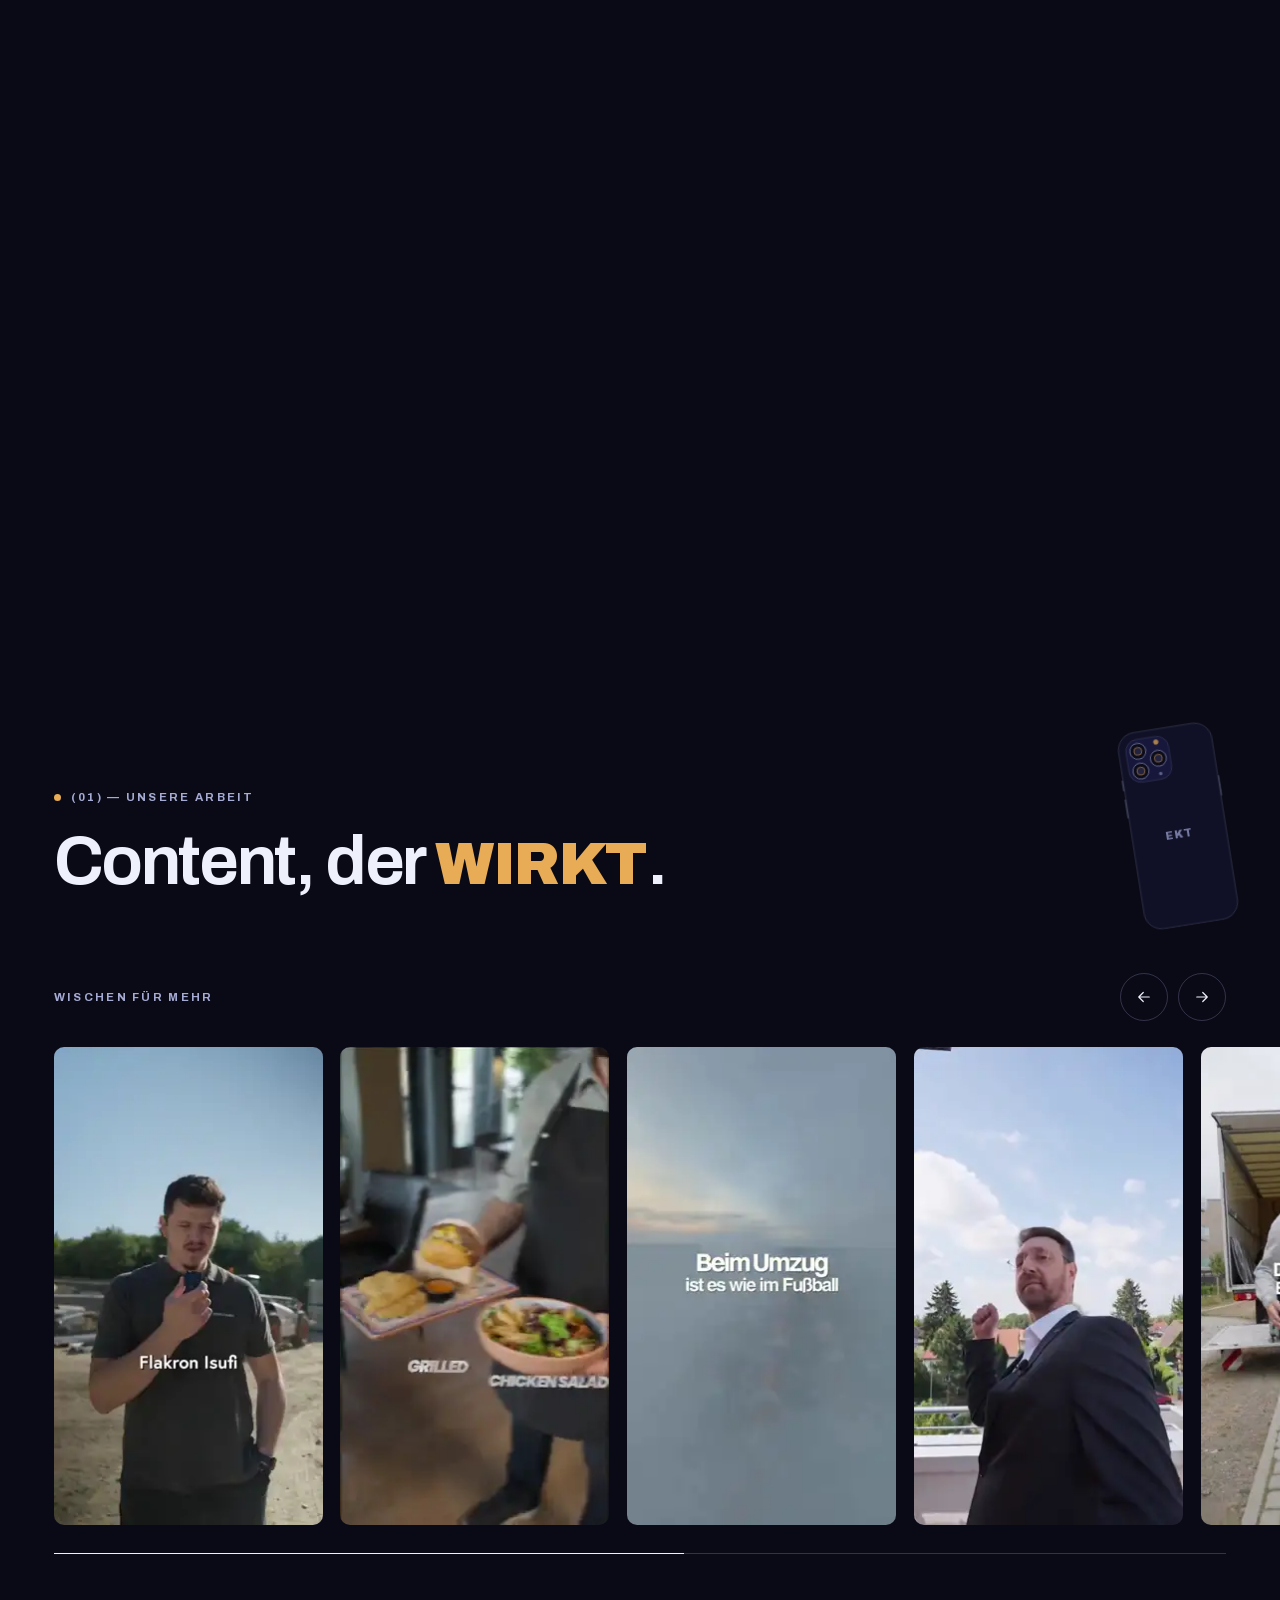
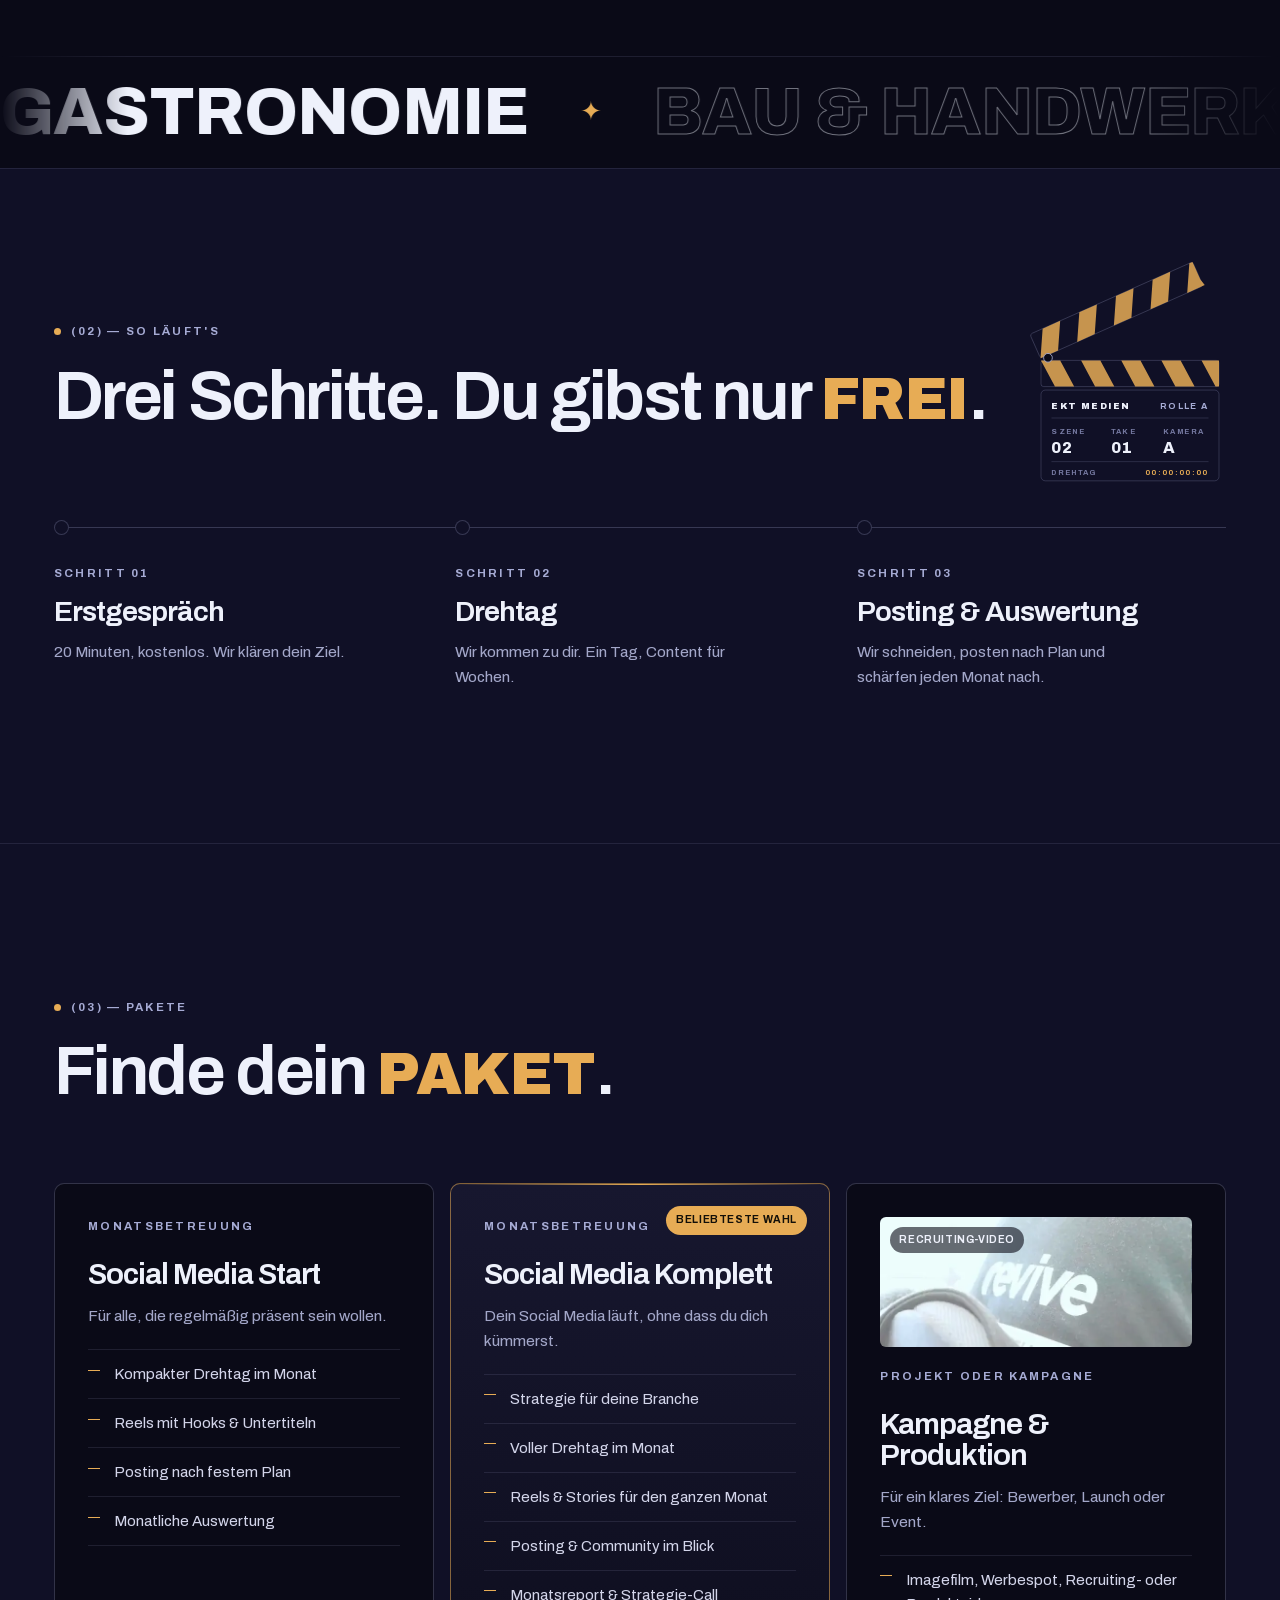
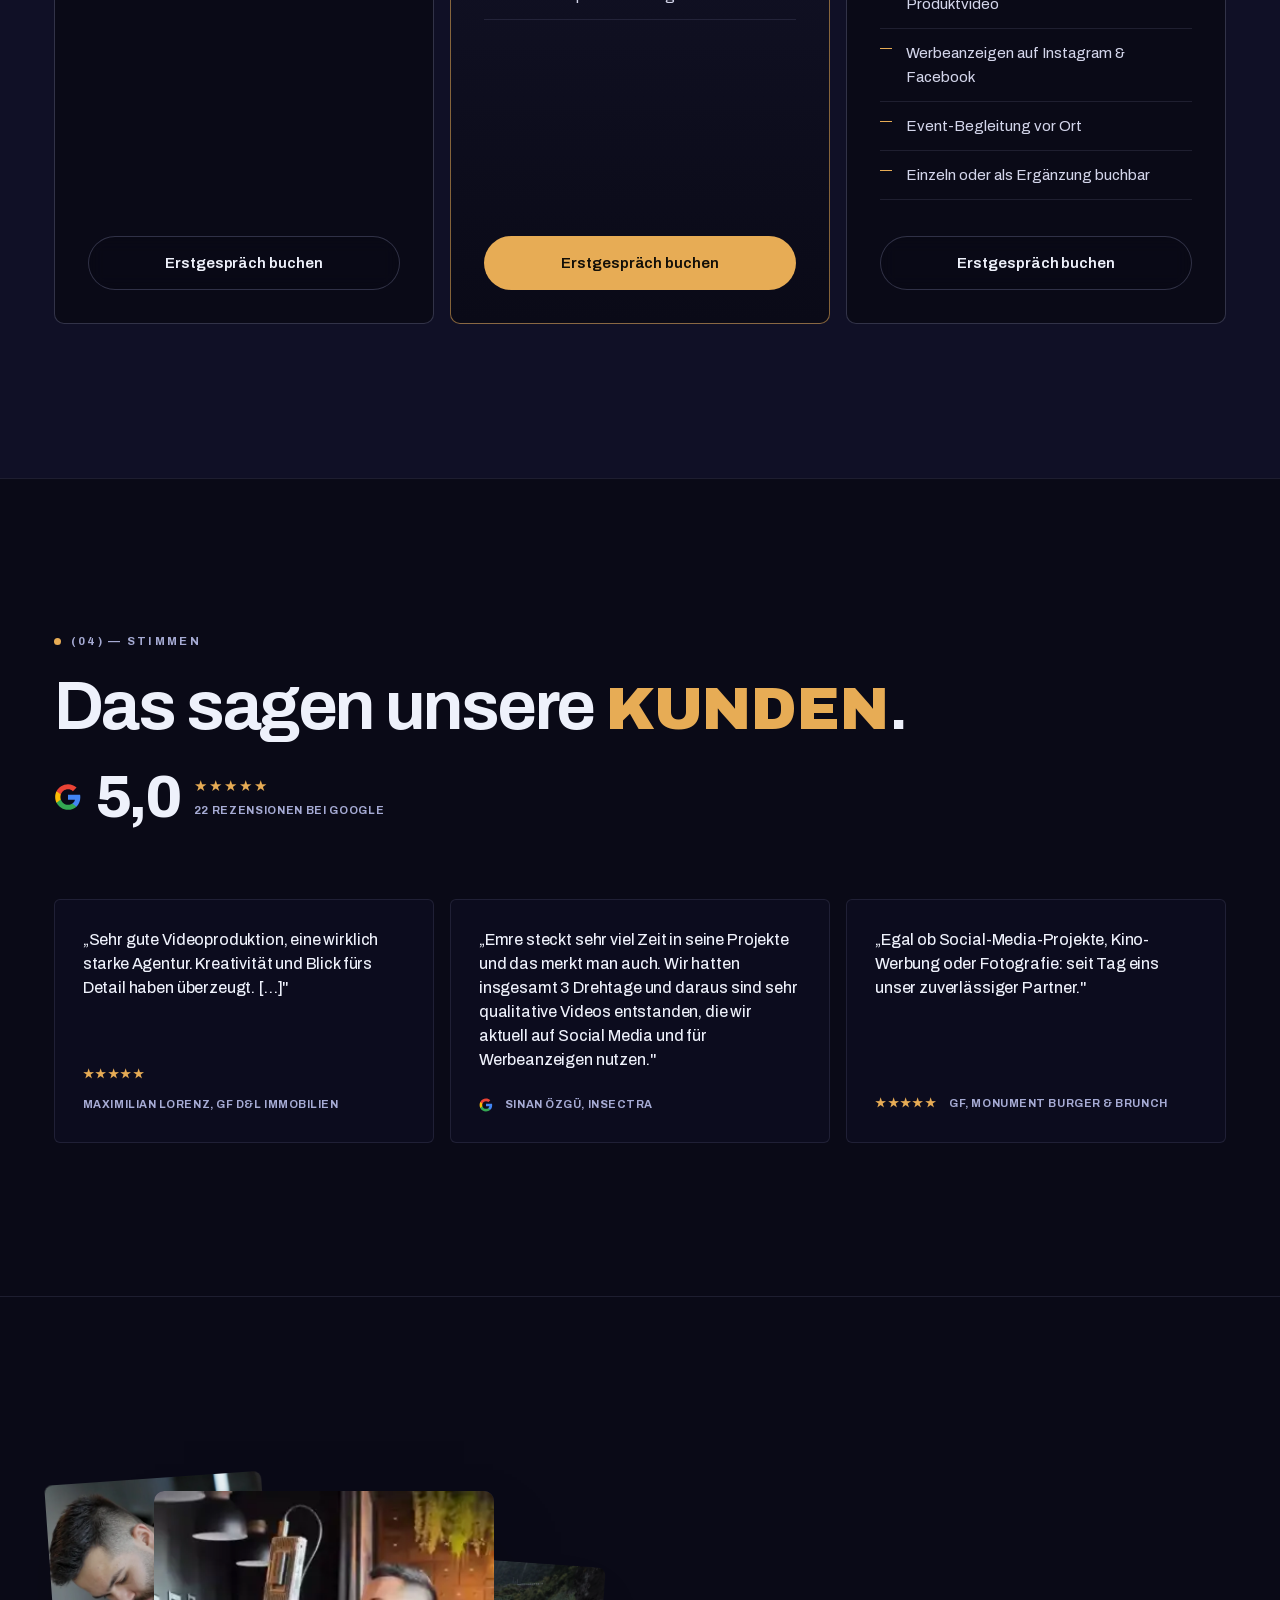
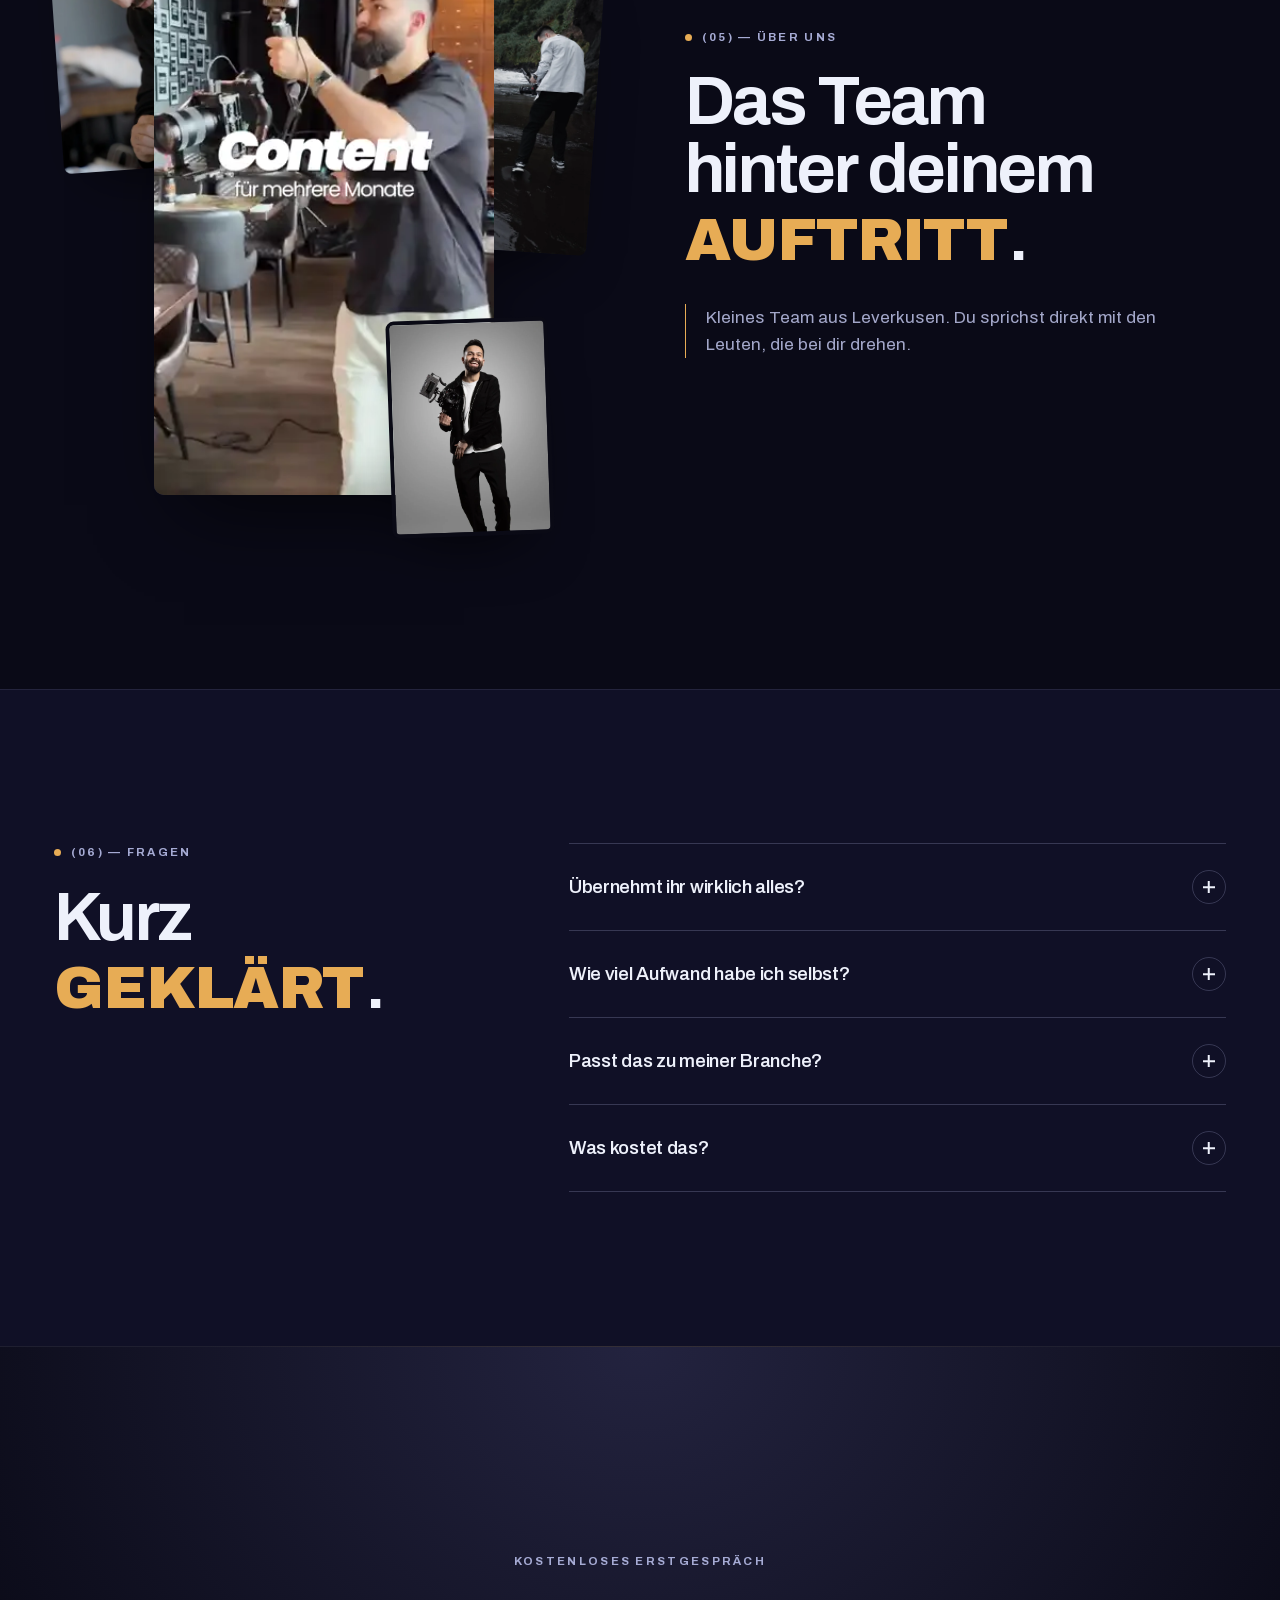
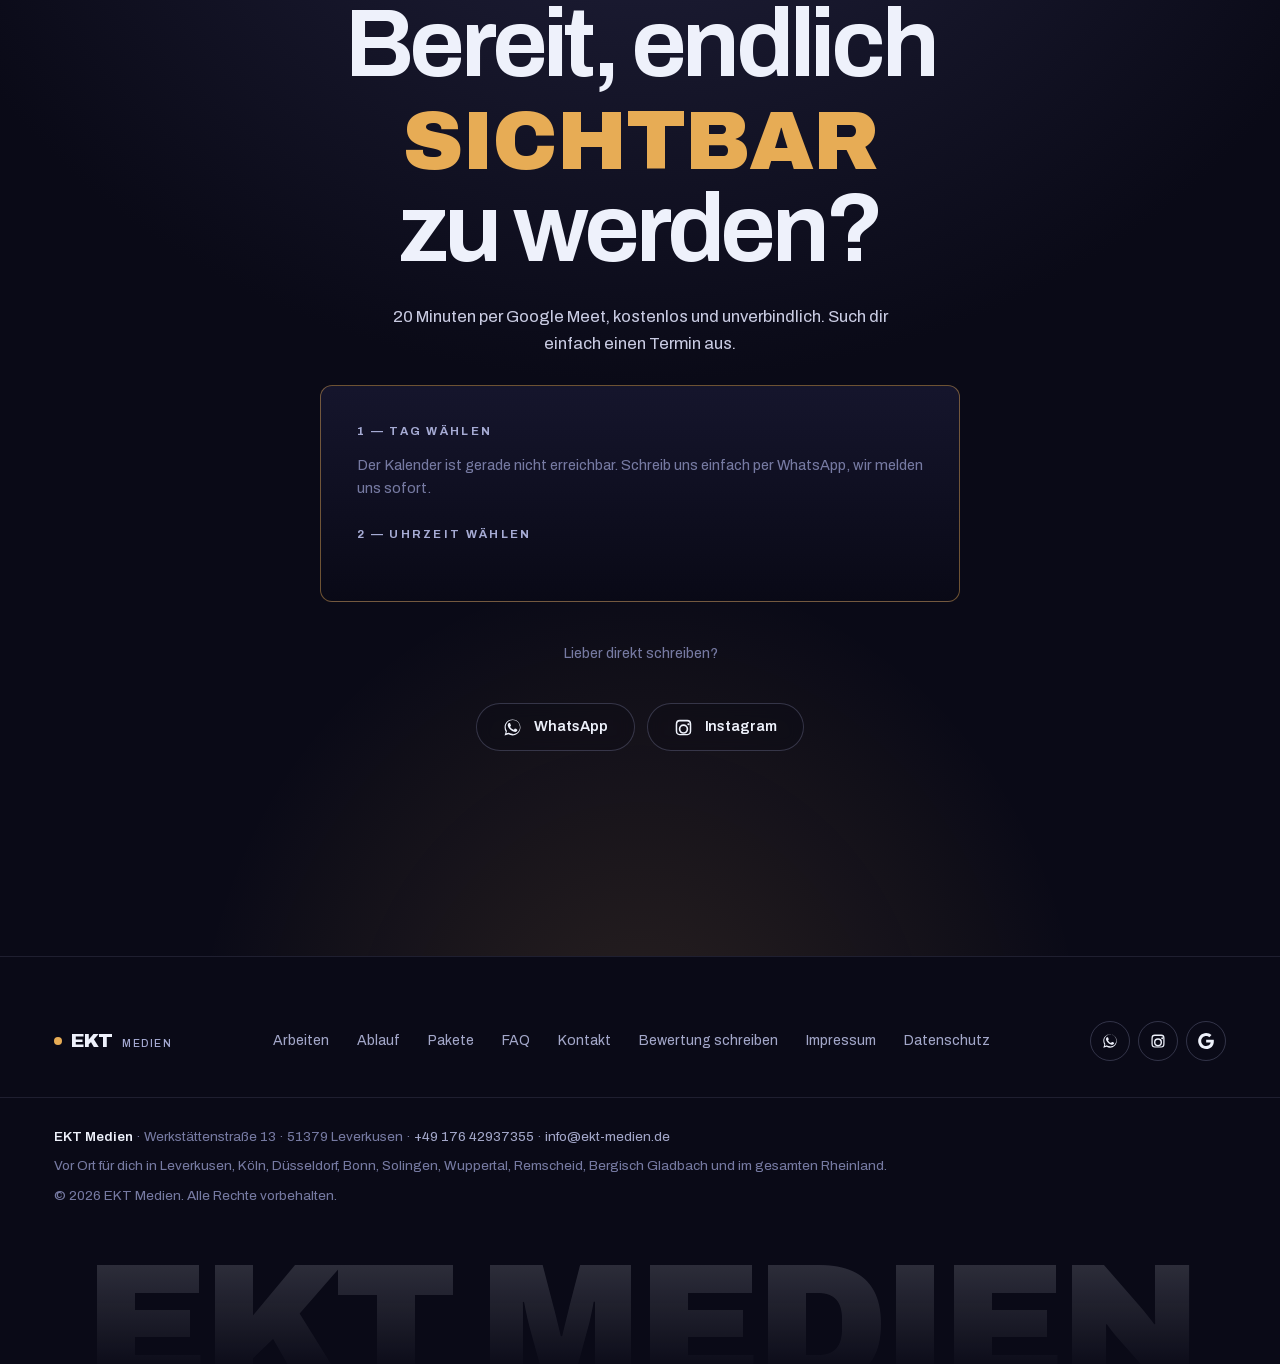
==== commit df94195a: "Nexum-Logo in Kundenleiste, Nexum-Eventfilm im Schnelldurchlauf (v7) Revive und Nexum laufen jetzt z" ====
--- a/index.html
+++ b/index.html
@@ -228,6 +228,7 @@
     <div class="marquee-track">
       <div class="logo-set">
         <img class="logo-item logo-item--tall" src="assets/logos/universal.webp" alt="Universal Music Group" width="369" height="137" decoding="async">
+        <img class="logo-item" src="assets/logos/nexum.webp" alt="Nexum" width="482" height="80" decoding="async">
         <img class="logo-item" src="assets/logos/jaguar-solingen.webp" alt="Jaguar Solingen" width="400" height="75" decoding="async">
         <img class="logo-item logo-item--tall" src="assets/logos/monument.webp" alt="Monument Burger & Brunch" width="324" height="150" decoding="async">
         <img class="logo-item logo-item--tall" src="assets/logos/isufi-hochbau.webp" alt="Isufi Hochbau GmbH" width="217" height="150" decoding="async">
@@ -242,6 +243,7 @@
       </div>
       <div class="logo-set" aria-hidden="true">
         <img class="logo-item logo-item--tall" src="assets/logos/universal.webp" alt="" width="369" height="137" decoding="async" loading="lazy">
+        <img class="logo-item" src="assets/logos/nexum.webp" alt="" width="482" height="80" decoding="async" loading="lazy">
         <img class="logo-item" src="assets/logos/jaguar-solingen.webp" alt="" width="400" height="75" decoding="async" loading="lazy">
         <img class="logo-item logo-item--tall" src="assets/logos/monument.webp" alt="" width="324" height="150" decoding="async" loading="lazy">
         <img class="logo-item logo-item--tall" src="assets/logos/isufi-hochbau.webp" alt="" width="217" height="150" decoding="async" loading="lazy">
@@ -472,8 +474,8 @@
       </div>
       <div class="plan reveal">
         <div class="media plan-video">
-          <video data-src="assets/video/formats/schnelldurchlauf-v5.mp4" data-poster="assets/video/posters/schnelldurchlauf-v5.webp" muted loop playsinline preload="none"></video>
-          <span class="plan-tag" id="planTag">Imagefilm</span>
+          <video data-src="assets/video/formats/schnelldurchlauf-v7.mp4" data-poster="assets/video/posters/schnelldurchlauf-v7.webp" muted loop playsinline preload="none"></video>
+          <span class="plan-tag" id="planTag">Recruiting-Video</span>
         </div>
         <span class="label">Projekt oder Kampagne</span>
         <h3>Kampagne &amp; Produktion</h3>
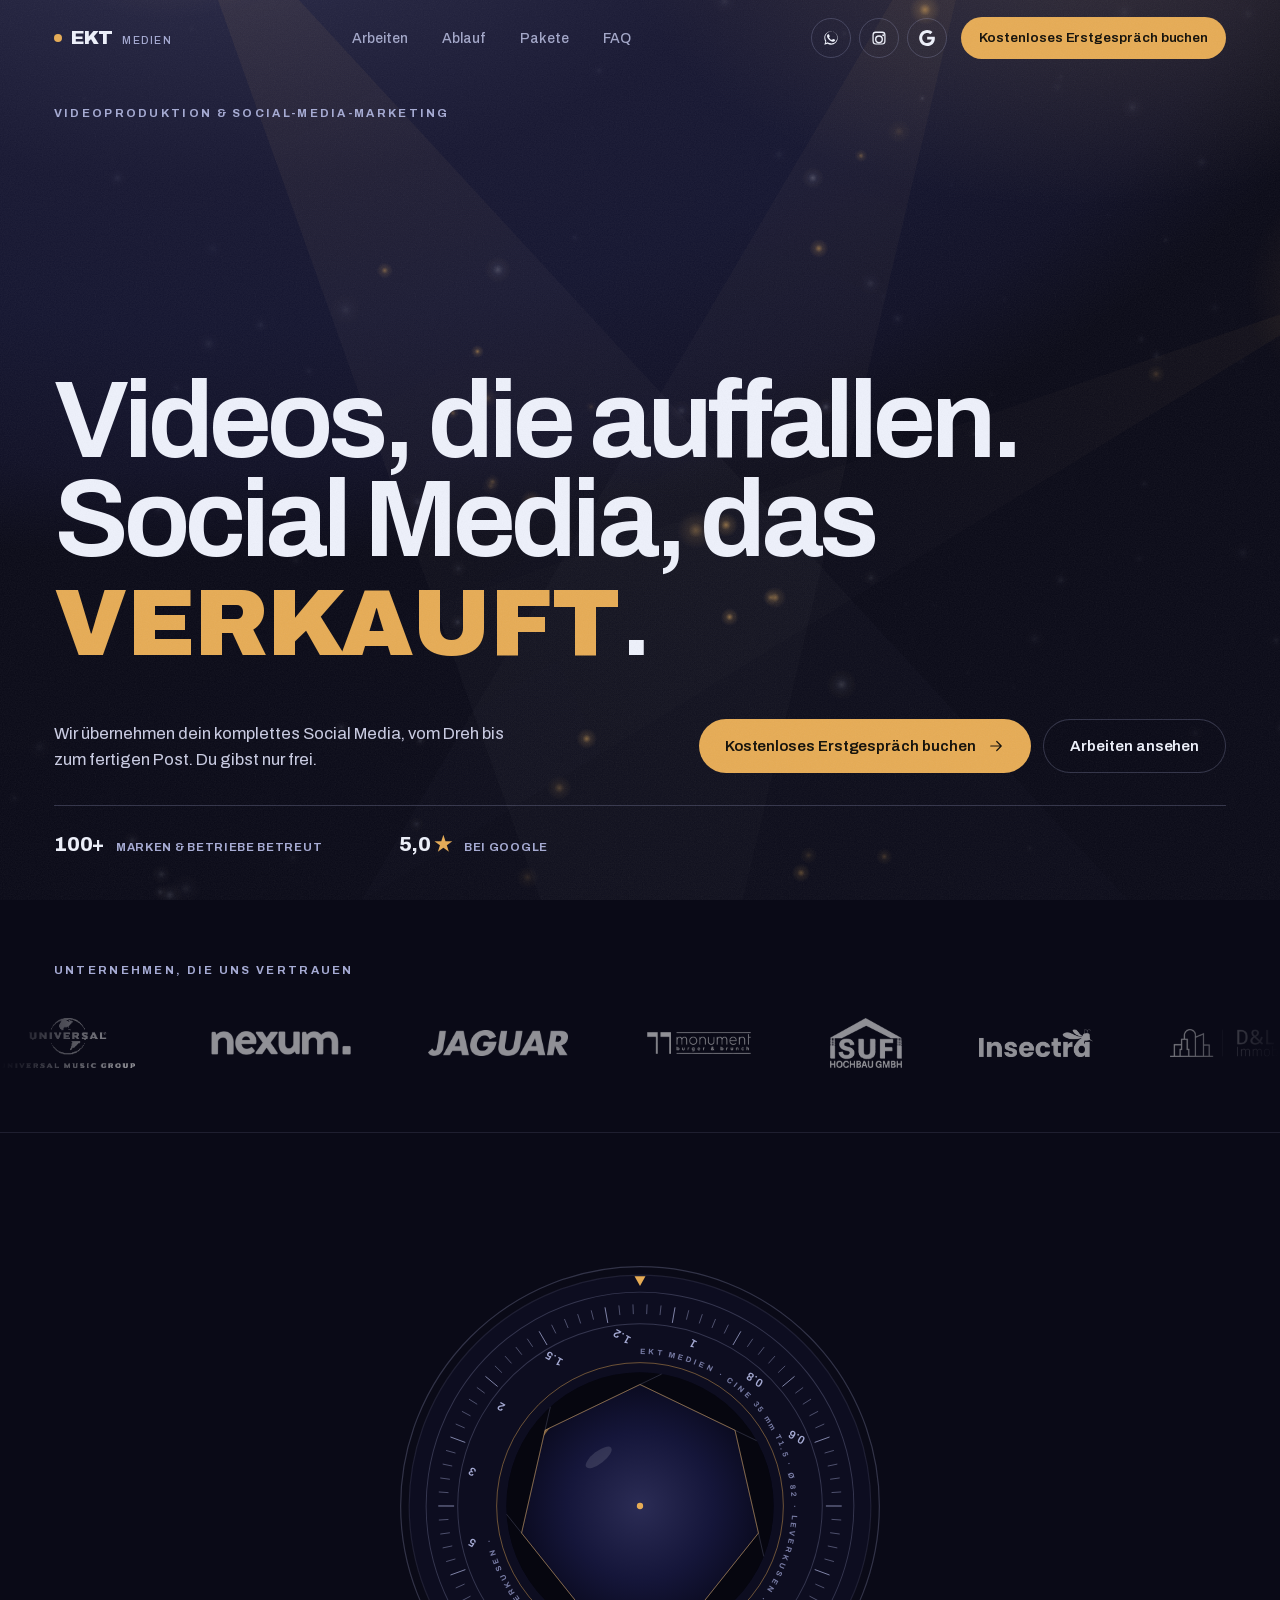
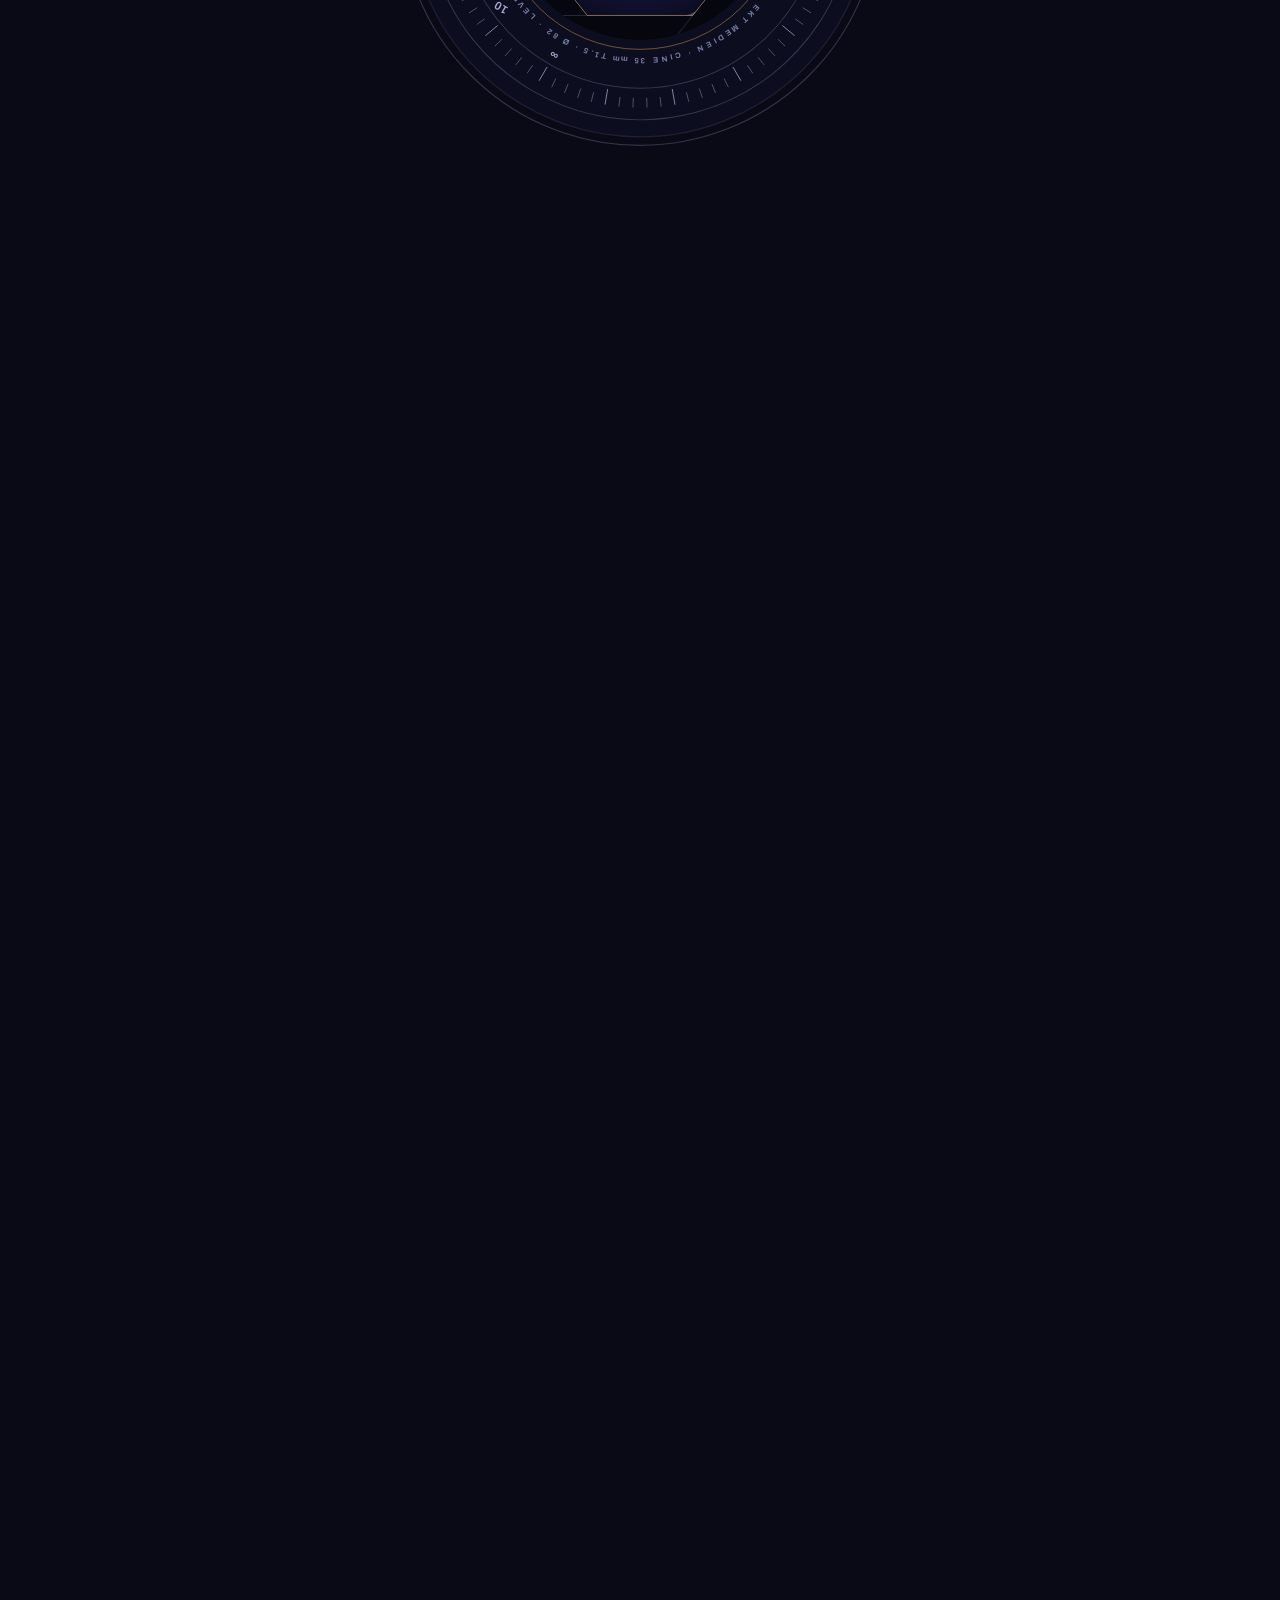
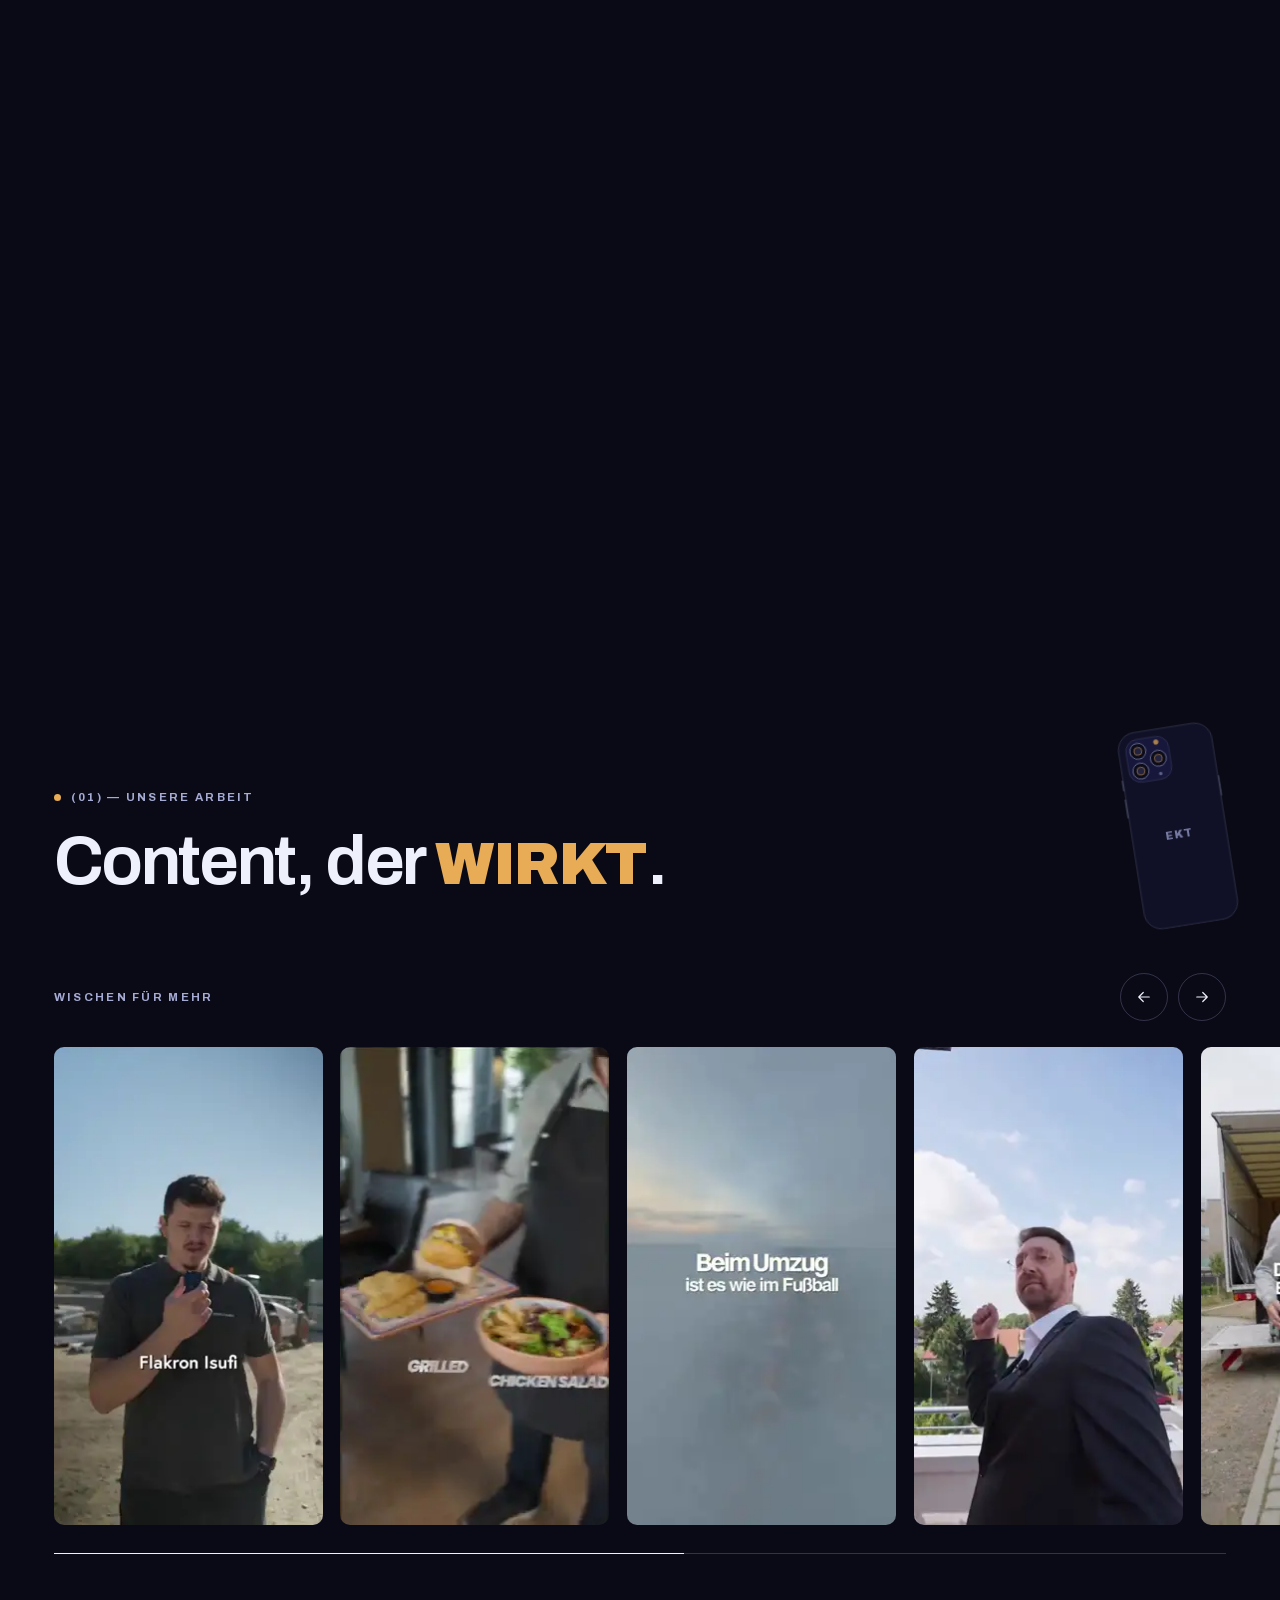
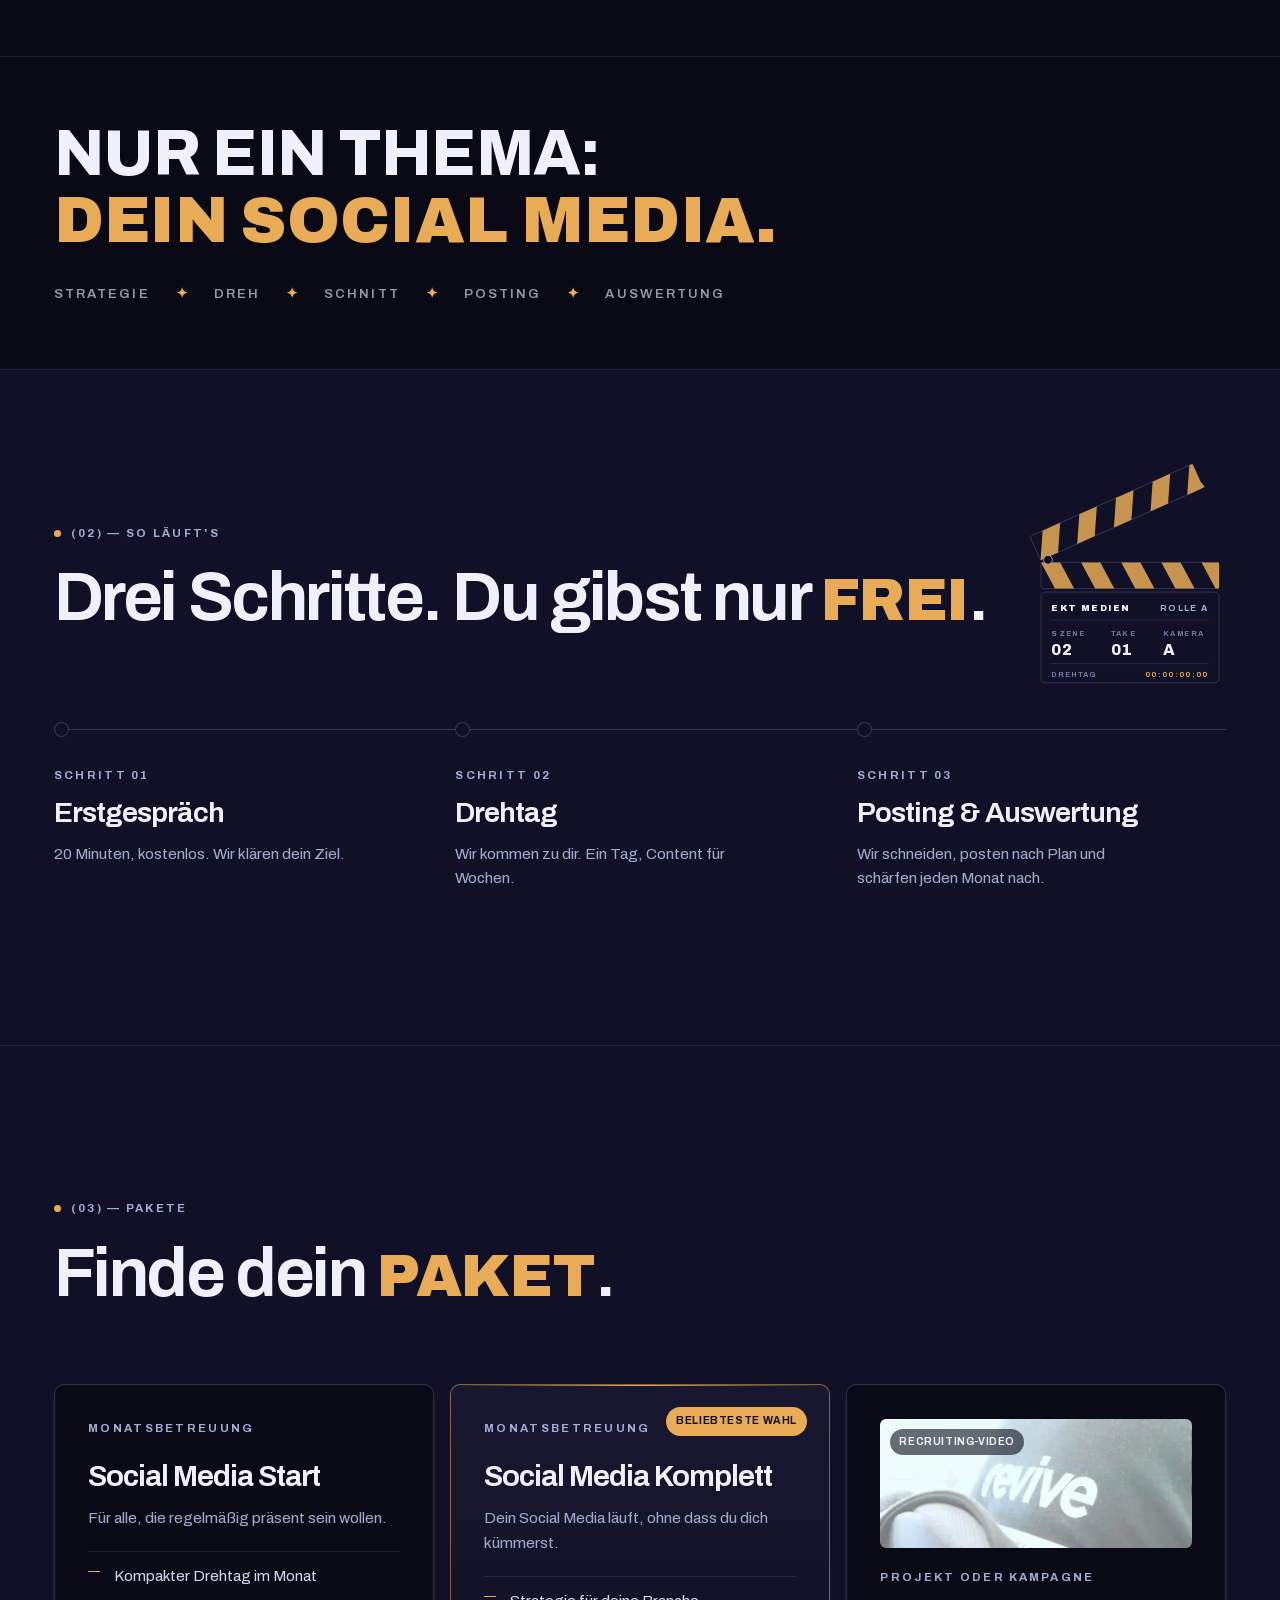
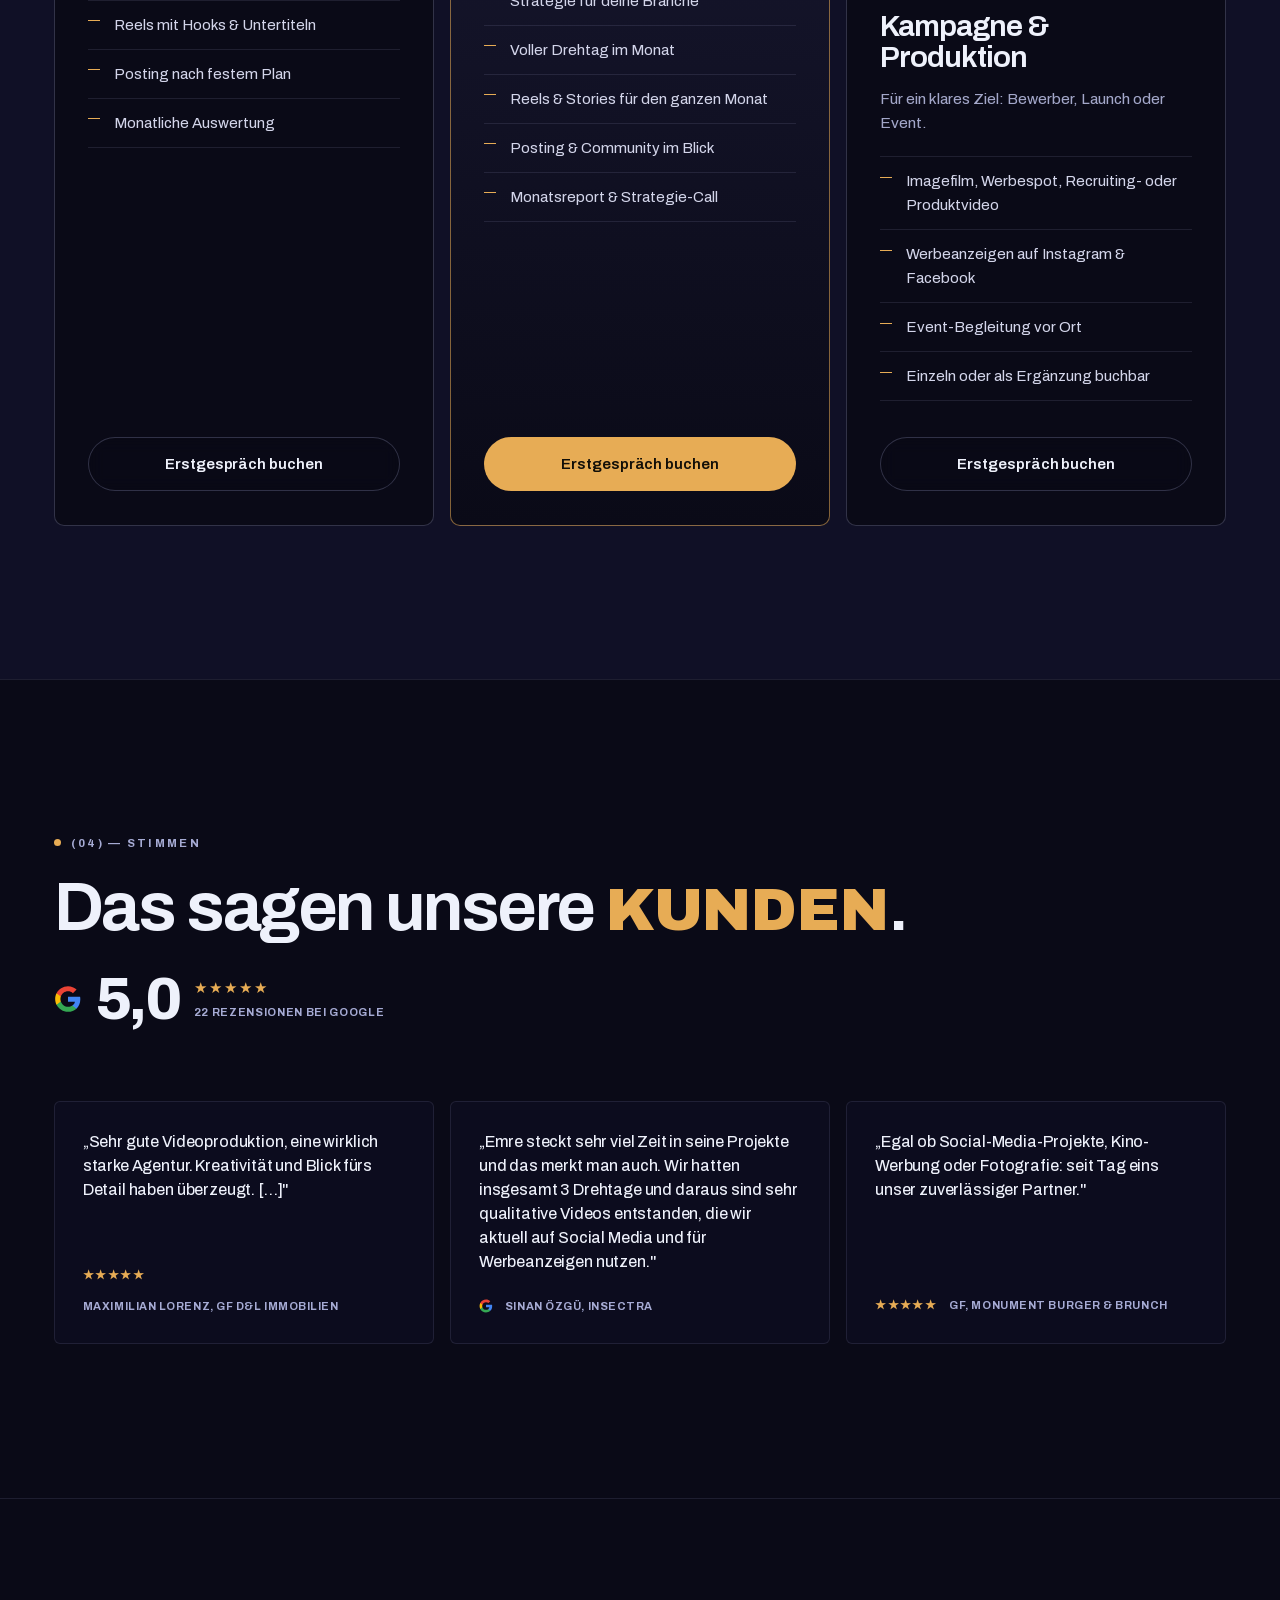
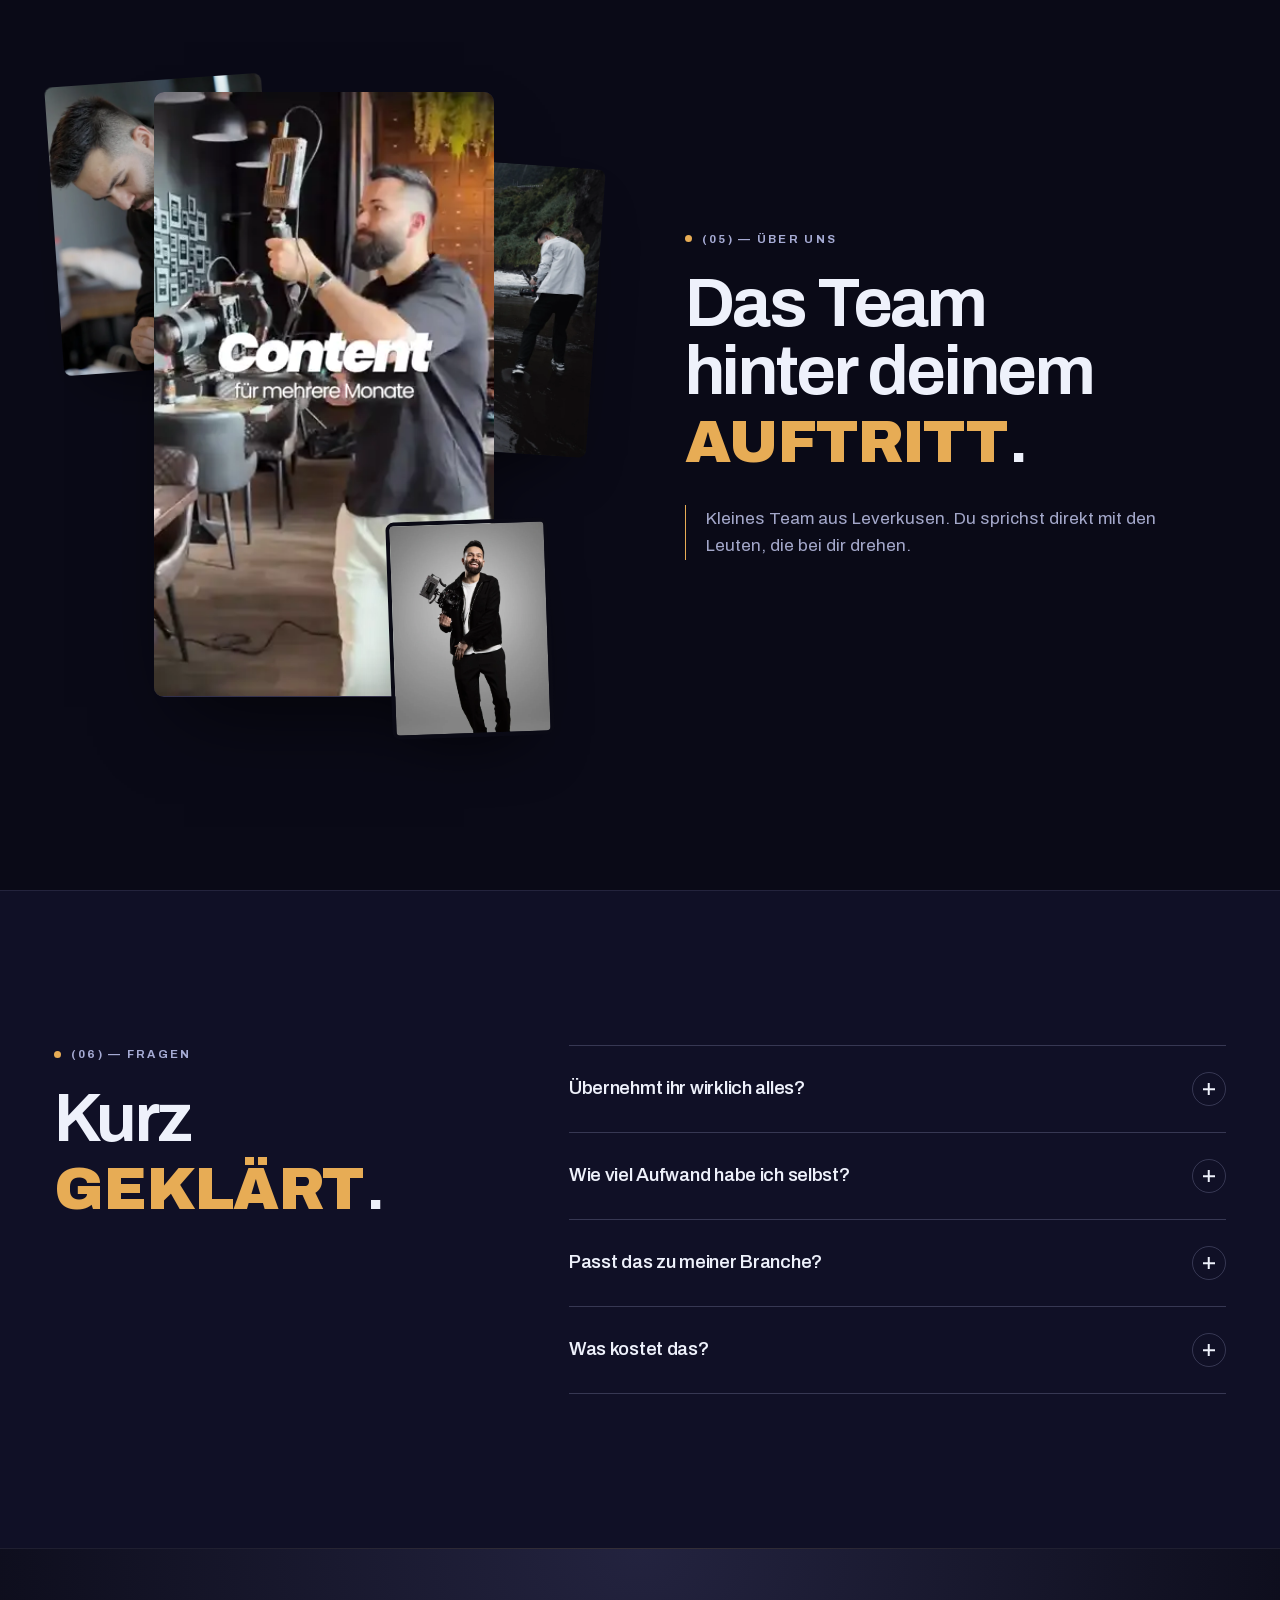
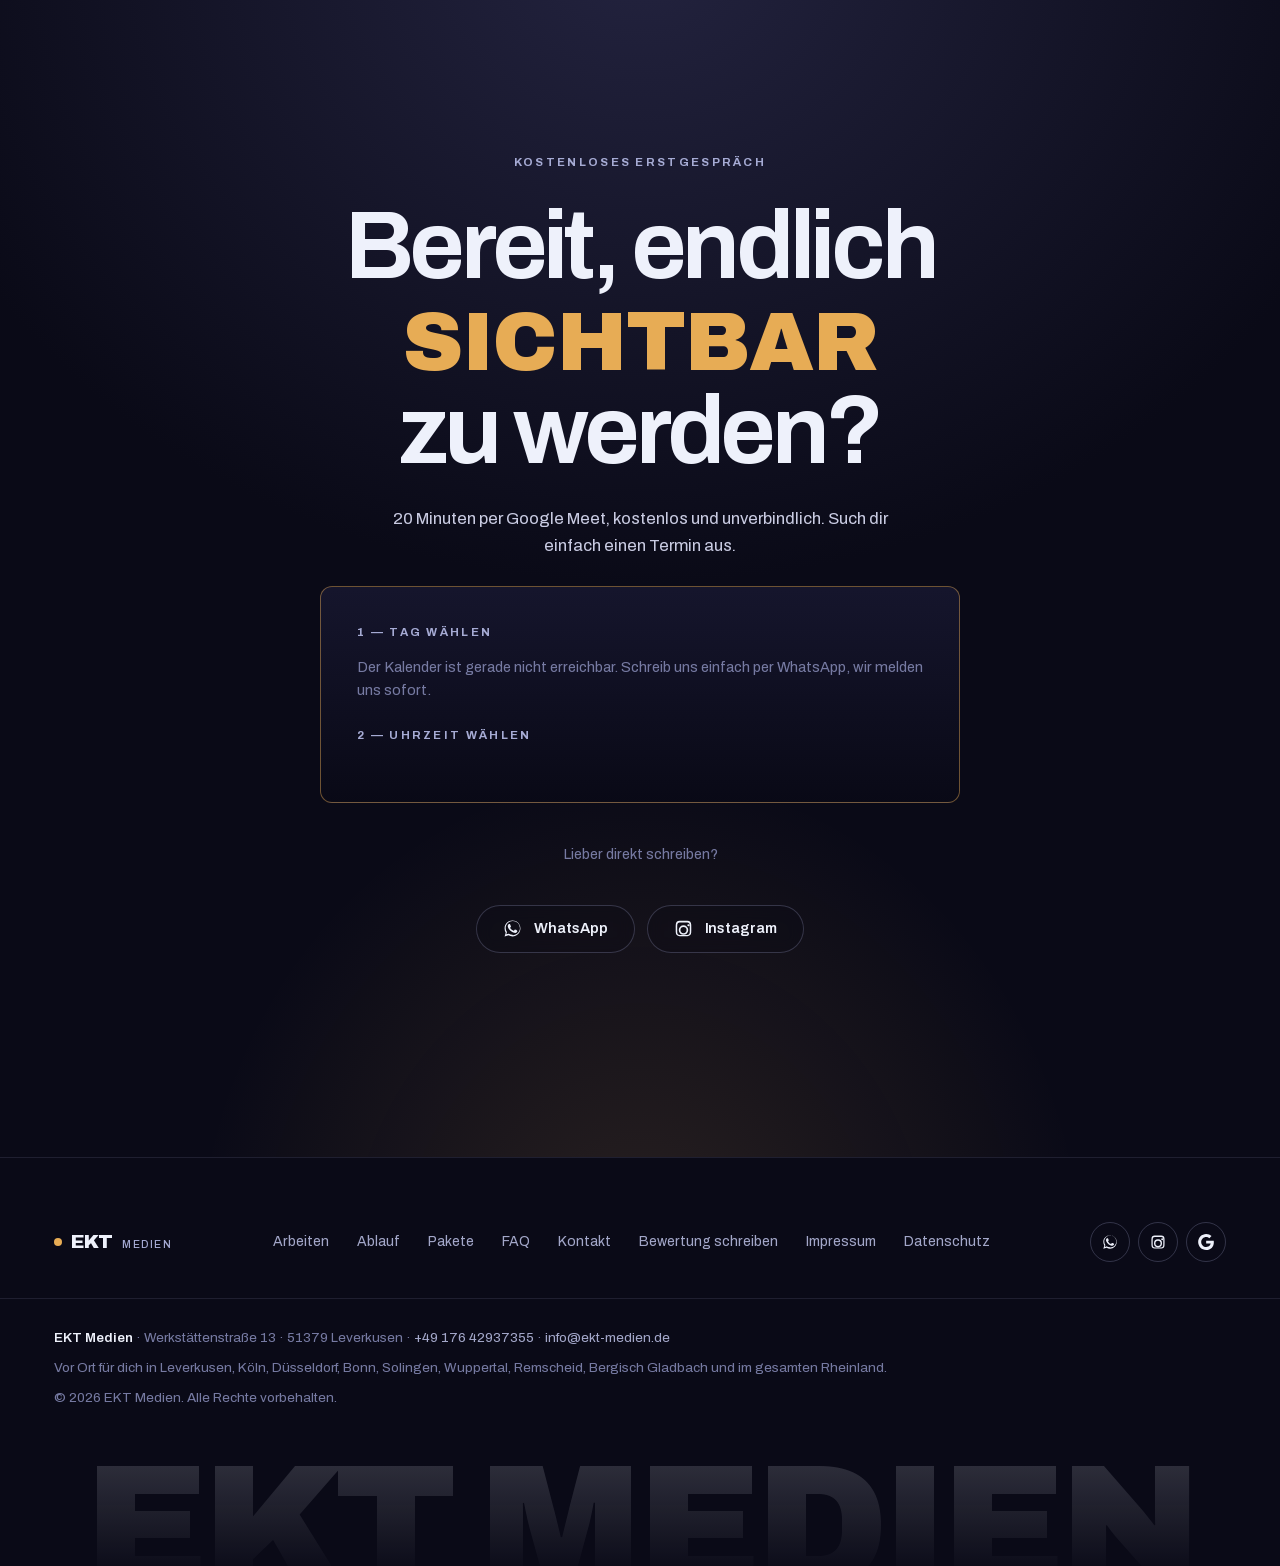
==== commit 6415b9f8: "Branchen-Laufband durch Fokus-Band ersetzen (Nur ein Thema: dein Social Media) Co-Authored-By: Claud" ====
--- a/index.html
+++ b/index.html
@@ -378,10 +378,12 @@
   </div>
 
 
-  <div class="marquee marquee--words" aria-hidden="true">
-    <div class="marquee-track">
-      <div class="word-set"><span>Gastronomie</span><i>✦</i><span>Bau &amp; Handwerk</span><i>✦</i><span>Marken</span><i>✦</i><span>Immobilien</span><i>✦</i><span>Dienstleister</span><i>✦</i></div>
-      <div class="word-set"><span>Gastronomie</span><i>✦</i><span>Bau &amp; Handwerk</span><i>✦</i><span>Marken</span><i>✦</i><span>Immobilien</span><i>✦</i><span>Dienstleister</span><i>✦</i></div>
+  <div class="focus-band reveal">
+    <div class="wrap">
+      <p class="focus-line">Nur ein Thema: <span class="accent">DEIN SOCIAL MEDIA.</span></p>
+      <ul class="focus-steps">
+        <li>Strategie</li><li>Dreh</li><li>Schnitt</li><li>Posting</li><li>Auswertung</li>
+      </ul>
     </div>
   </div>
 </section>
--- a/styles.css
+++ b/styles.css
@@ -344,17 +344,19 @@
 }
 .logo-item--tall { max-height: 50px; }
 
-.marquee--words { margin-top: clamp(56px, 8vw, 110px); border-block: 1px solid var(--line); padding-block: 22px; }
-.marquee--words .marquee-track { animation-duration: 36s; }
-.word-set { display: flex; align-items: center; gap: clamp(28px, 4vw, 56px); padding-right: clamp(28px, 4vw, 56px); }
-.word-set span {
-  font-weight: 800; font-stretch: 125%; text-transform: uppercase;
-  font-size: clamp(2rem, 5.2vw, 4.6rem); line-height: 1; letter-spacing: -.01em;
-  color: transparent; -webkit-text-stroke: 1px rgba(238, 241, 251, .45);
-  white-space: nowrap;
-}
-.word-set span:nth-child(4n+1) { color: var(--text); -webkit-text-stroke: 0; }
-.word-set i { font-style: normal; color: var(--gold); font-size: clamp(1rem, 2vw, 1.6rem); }
+/* Fokus-Band unter den Reels: ein Thema statt Branchenliste */
+.focus-band { margin-top: clamp(56px, 8vw, 110px); border-block: 1px solid var(--line); padding-block: clamp(34px, 5vw, 64px); }
+.focus-line {
+  margin: 0; font-weight: 800; font-stretch: 125%; text-transform: uppercase;
+  font-size: clamp(1.7rem, 5vw, 4.4rem); line-height: 1.04; letter-spacing: -.01em; color: var(--text);
+}
+.focus-line .accent { color: var(--gold); display: block; }
+.focus-steps { display: flex; flex-wrap: wrap; gap: 10px 26px; margin: clamp(18px, 2.4vw, 28px) 0 0; padding: 0; list-style: none; }
+.focus-steps li {
+  display: flex; align-items: center; gap: 26px;
+  font-weight: 600; font-size: .82rem; letter-spacing: .16em; text-transform: uppercase; color: rgba(238, 241, 251, .62);
+}
+.focus-steps li:not(:last-child)::after { content: "✦"; color: var(--gold); font-size: .9rem; letter-spacing: 0; }
 
 /* ============================================================
    SECTIONS
@@ -364,7 +366,7 @@
 
 /* Arbeiten */
 .work { padding-bottom: 0; overflow: hidden; }
-.work .marquee--words { border-bottom: 0; }
+.work .focus-band { border-bottom: 0; }
 .media {
   position: relative; overflow: hidden; border-radius: var(--radius);
   background: linear-gradient(150deg, var(--grade-shadow) 0%, #2A2B4A 60%, #3A3550 100%);
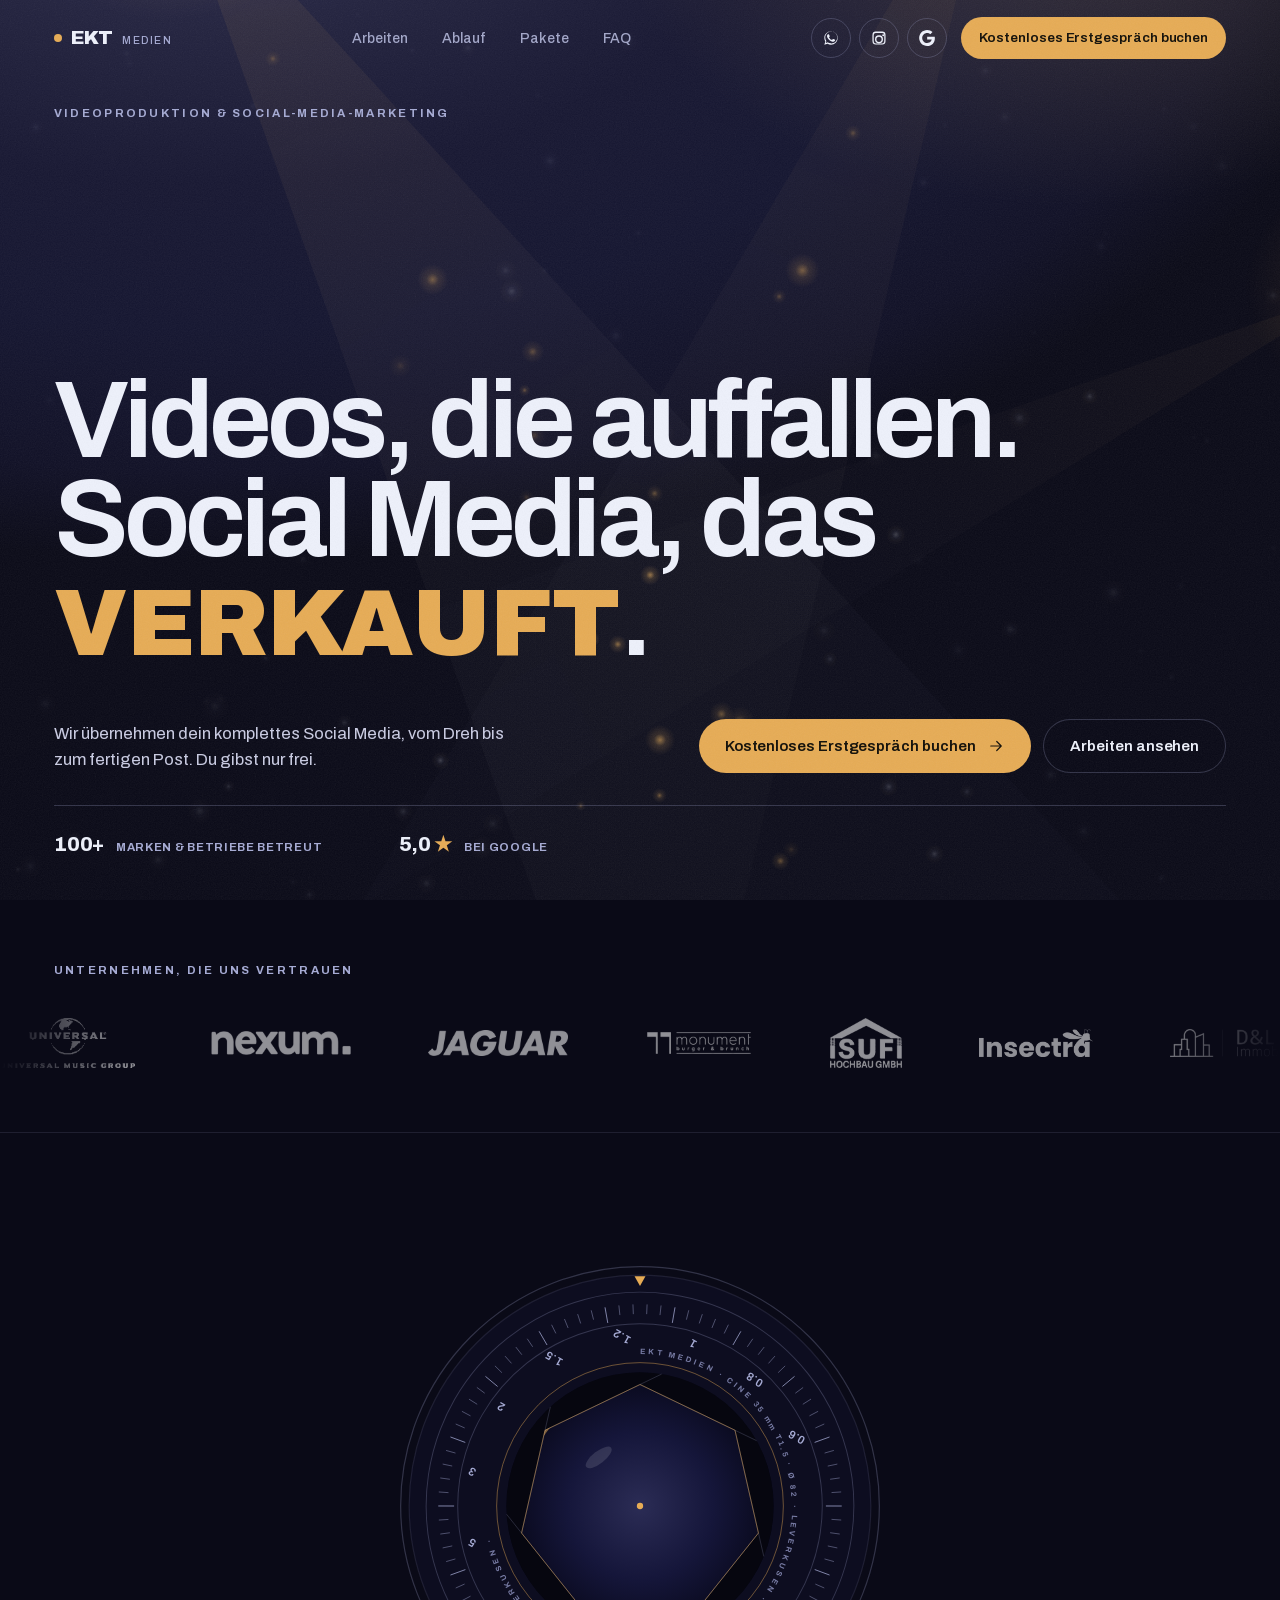
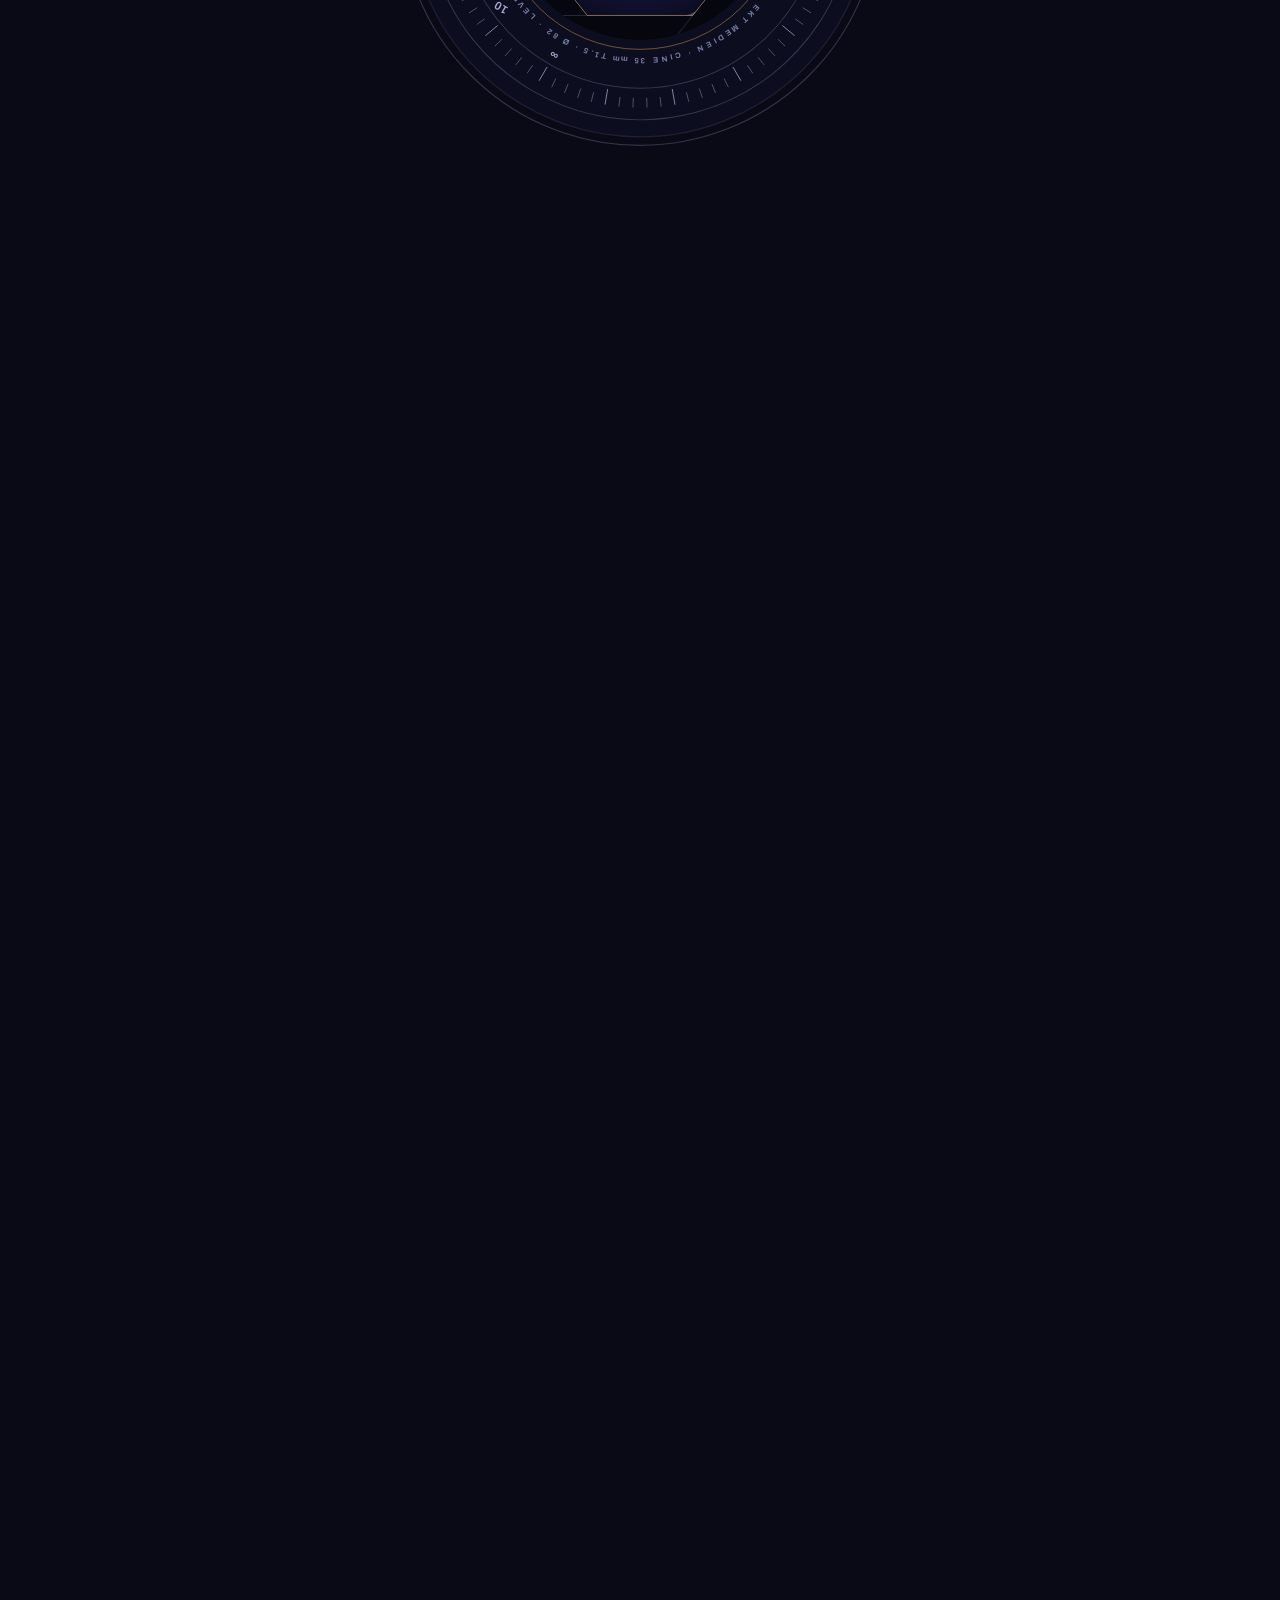
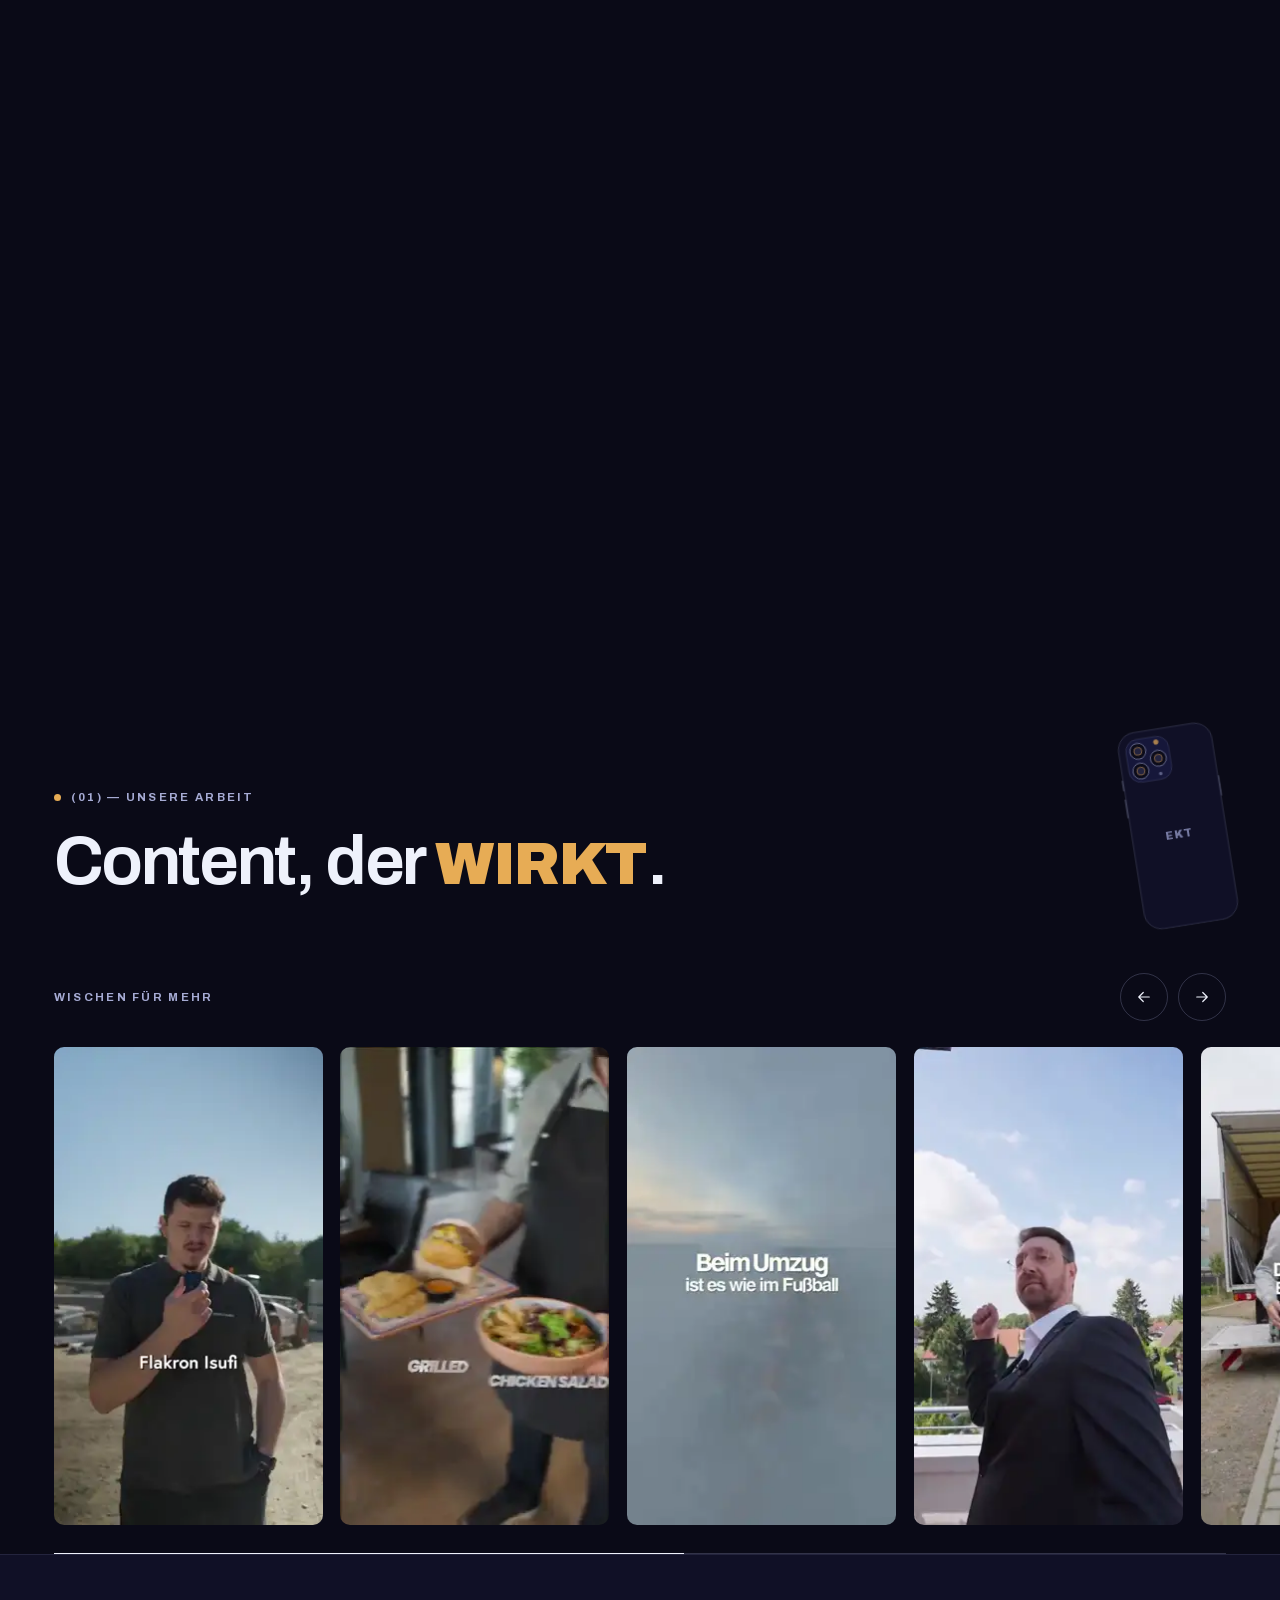
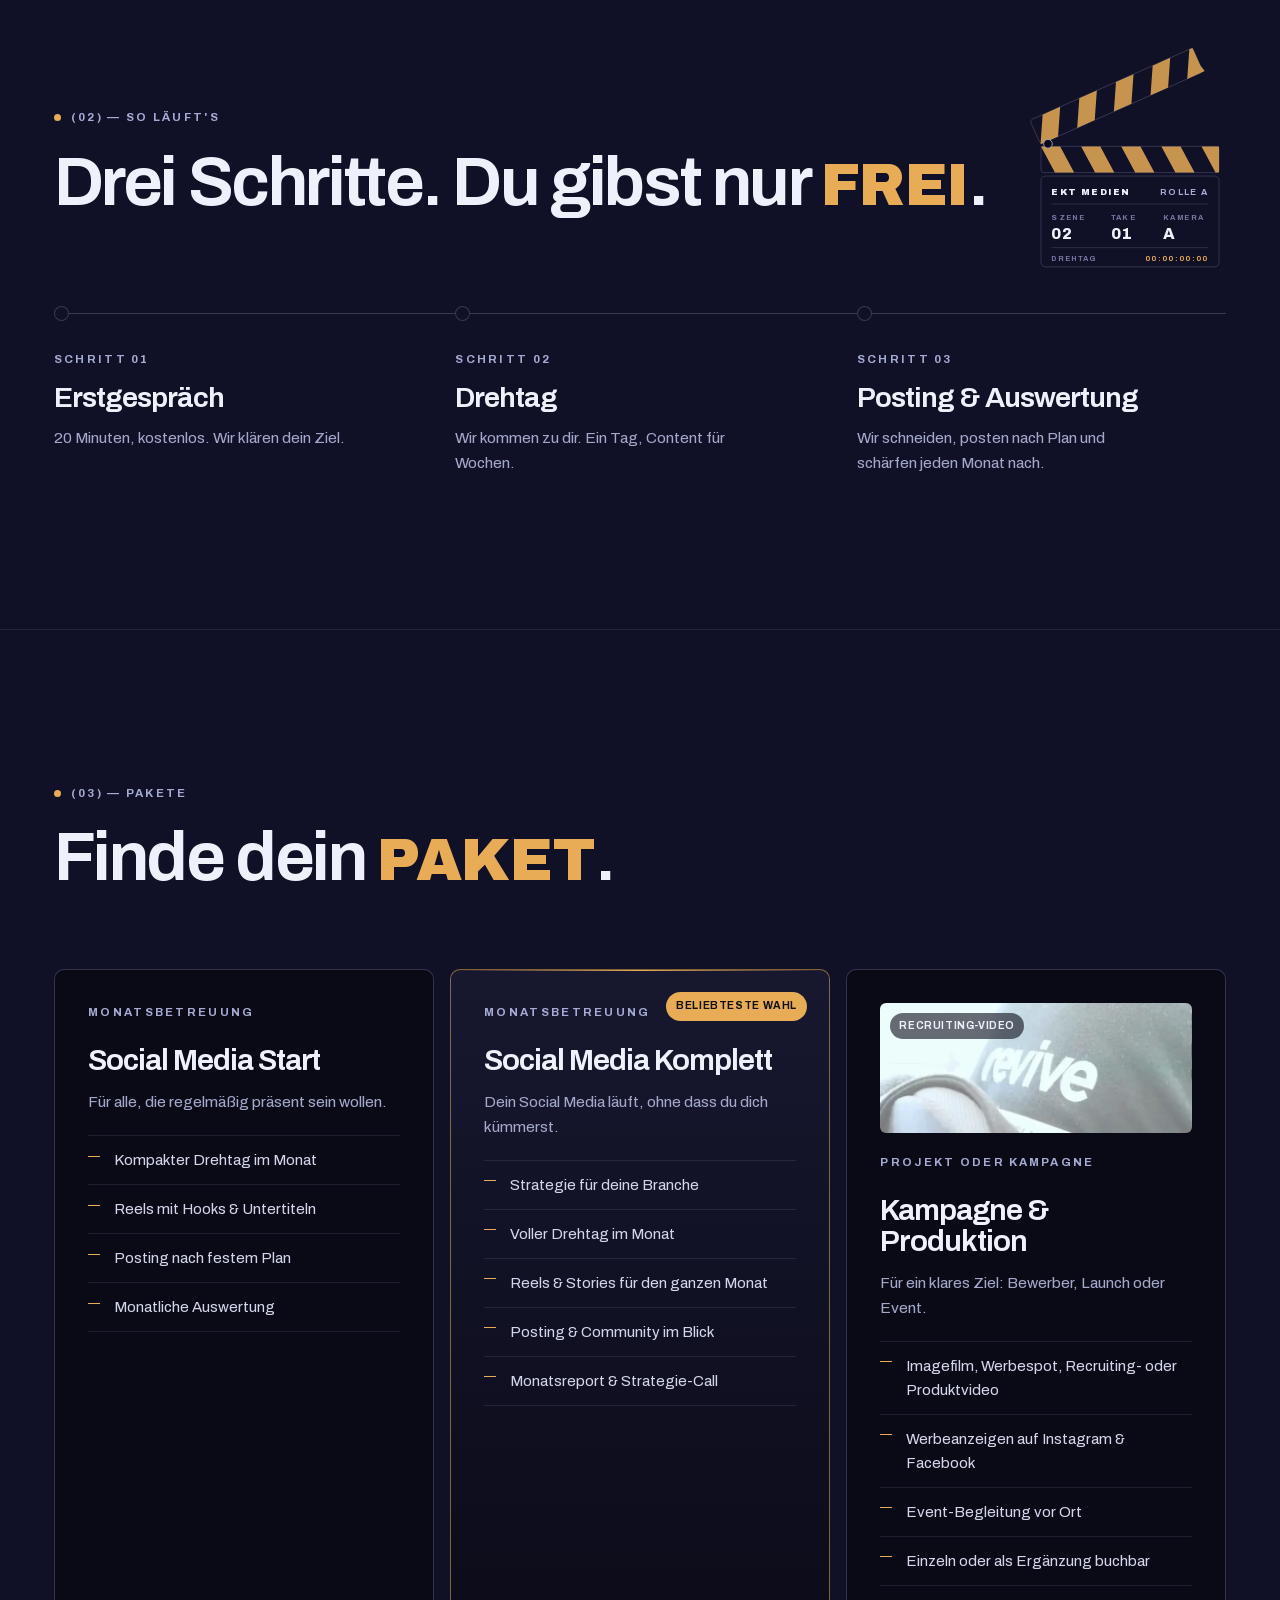
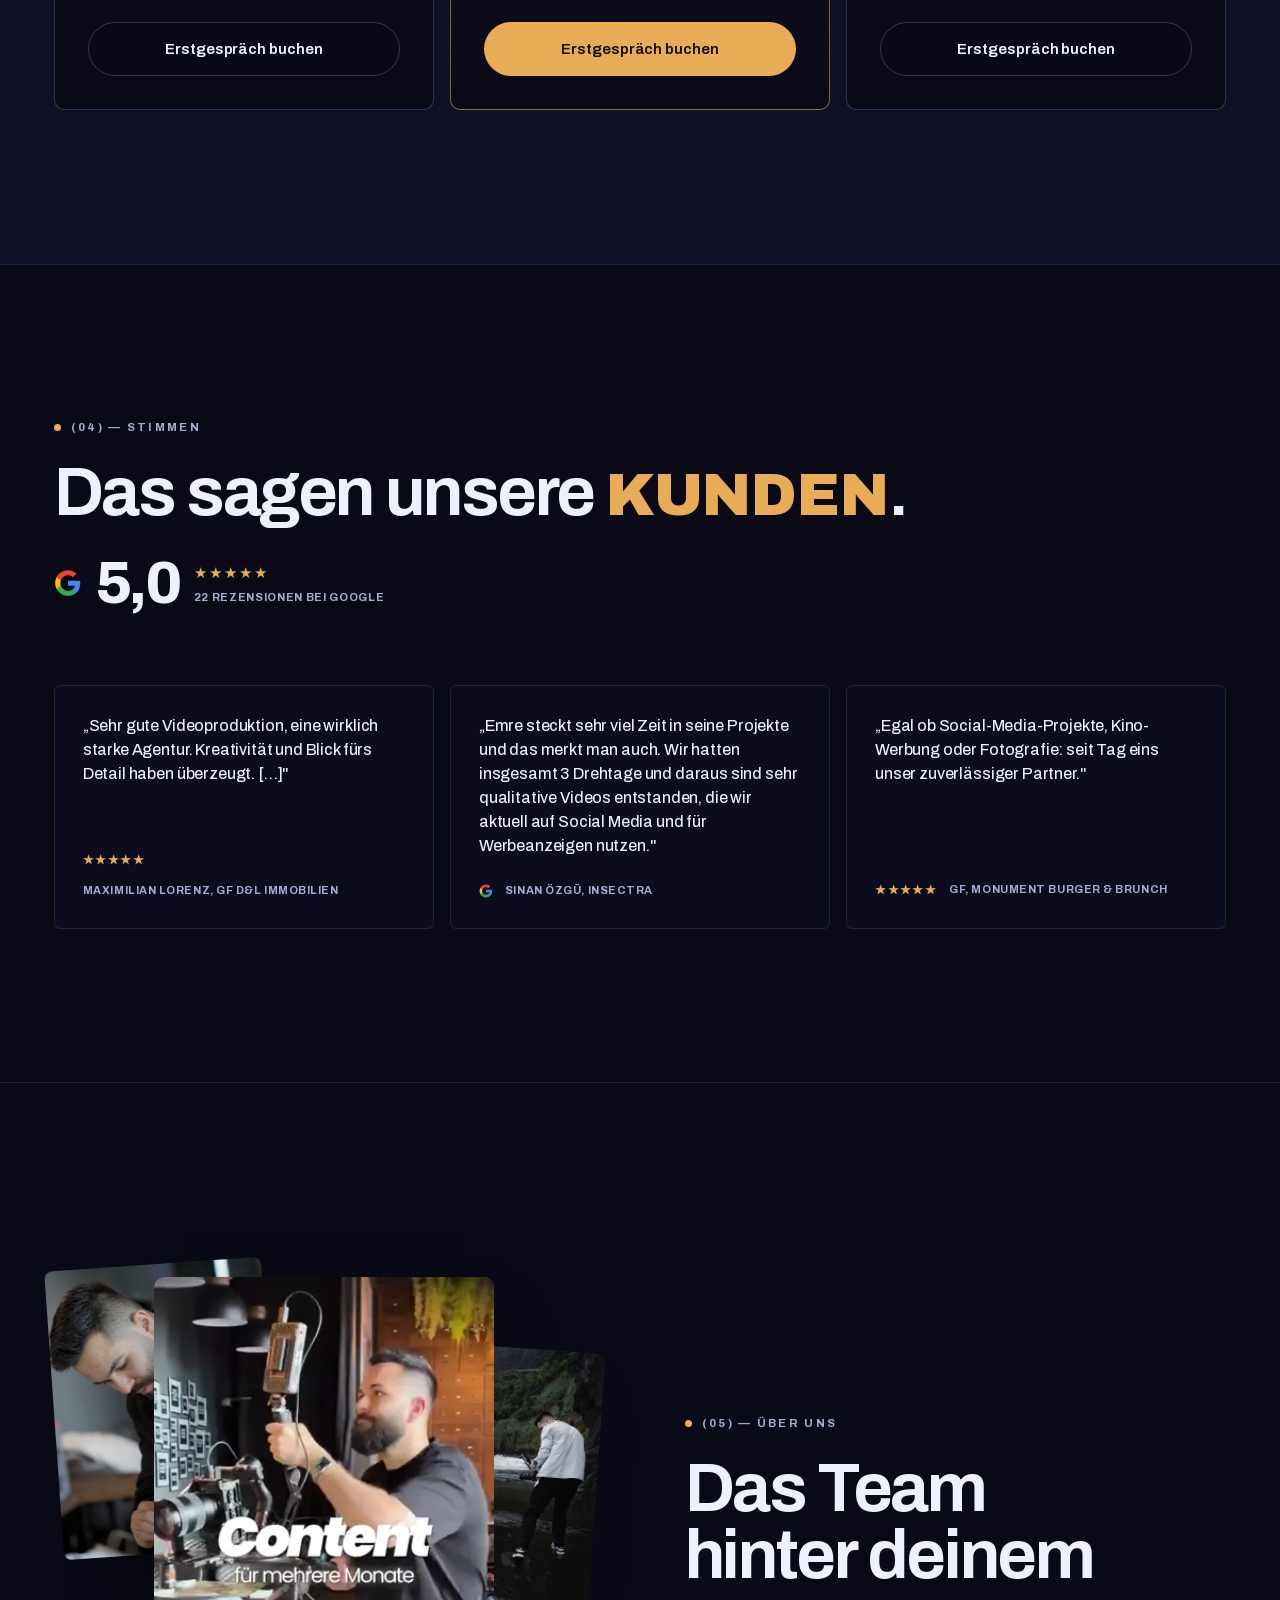
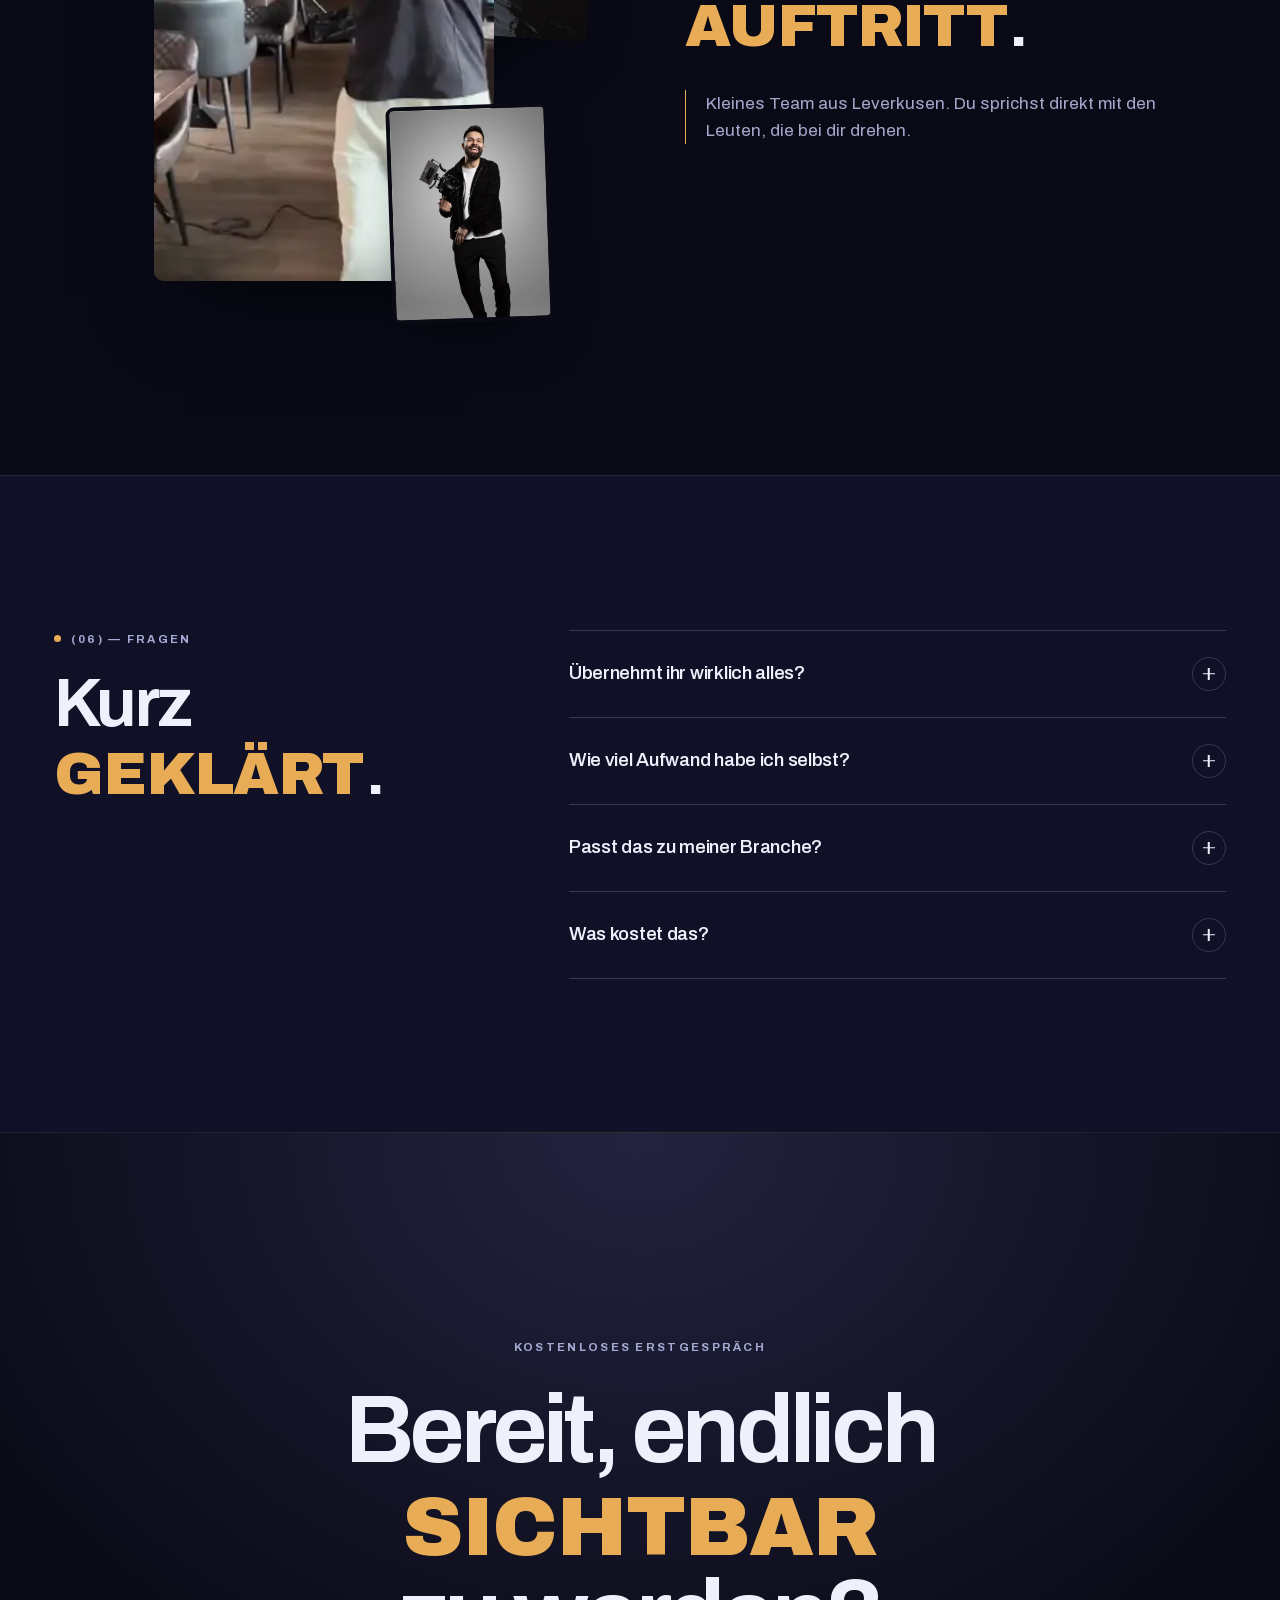
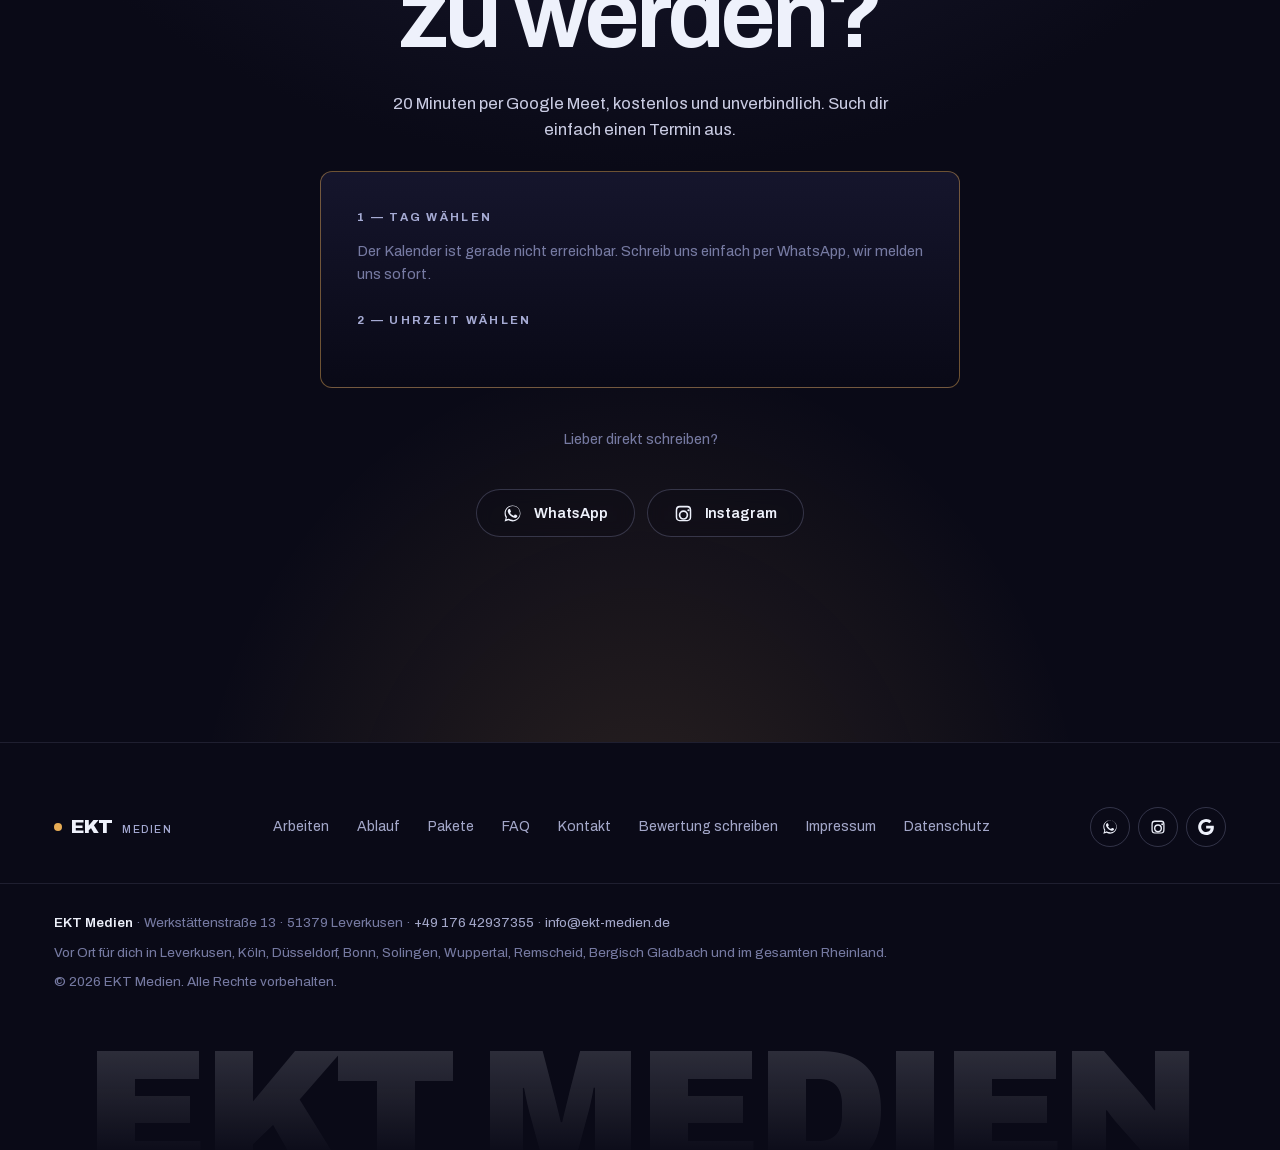
==== commit 82db81d4: "Fokus-Band unter den Reels entfernt Co-Authored-By: Claude Sonnet 5.5 <noreply@anthropic.com>" ====
--- a/index.html
+++ b/index.html
@@ -376,16 +376,6 @@
     </div>
     <div class="wrap"><div class="carousel-progress"><span id="reelProgress"></span></div></div>
   </div>
-
-
-  <div class="focus-band reveal">
-    <div class="wrap">
-      <p class="focus-line">Nur ein Thema: <span class="accent">DEIN SOCIAL MEDIA.</span></p>
-      <ul class="focus-steps">
-        <li>Strategie</li><li>Dreh</li><li>Schnitt</li><li>Posting</li><li>Auswertung</li>
-      </ul>
-    </div>
-  </div>
 </section>
 
 <!-- 3. ABLAUF -->
--- a/styles.css
+++ b/styles.css
@@ -344,19 +344,6 @@
 }
 .logo-item--tall { max-height: 50px; }
 
-/* Fokus-Band unter den Reels: ein Thema statt Branchenliste */
-.focus-band { margin-top: clamp(56px, 8vw, 110px); border-block: 1px solid var(--line); padding-block: clamp(34px, 5vw, 64px); }
-.focus-line {
-  margin: 0; font-weight: 800; font-stretch: 125%; text-transform: uppercase;
-  font-size: clamp(1.7rem, 5vw, 4.4rem); line-height: 1.04; letter-spacing: -.01em; color: var(--text);
-}
-.focus-line .accent { color: var(--gold); display: block; }
-.focus-steps { display: flex; flex-wrap: wrap; gap: 10px 26px; margin: clamp(18px, 2.4vw, 28px) 0 0; padding: 0; list-style: none; }
-.focus-steps li {
-  display: flex; align-items: center; gap: 26px;
-  font-weight: 600; font-size: .82rem; letter-spacing: .16em; text-transform: uppercase; color: rgba(238, 241, 251, .62);
-}
-.focus-steps li:not(:last-child)::after { content: "✦"; color: var(--gold); font-size: .9rem; letter-spacing: 0; }
 
 /* ============================================================
    SECTIONS
@@ -366,7 +353,6 @@
 
 /* Arbeiten */
 .work { padding-bottom: 0; overflow: hidden; }
-.work .focus-band { border-bottom: 0; }
 .media {
   position: relative; overflow: hidden; border-radius: var(--radius);
   background: linear-gradient(150deg, var(--grade-shadow) 0%, #2A2B4A 60%, #3A3550 100%);
